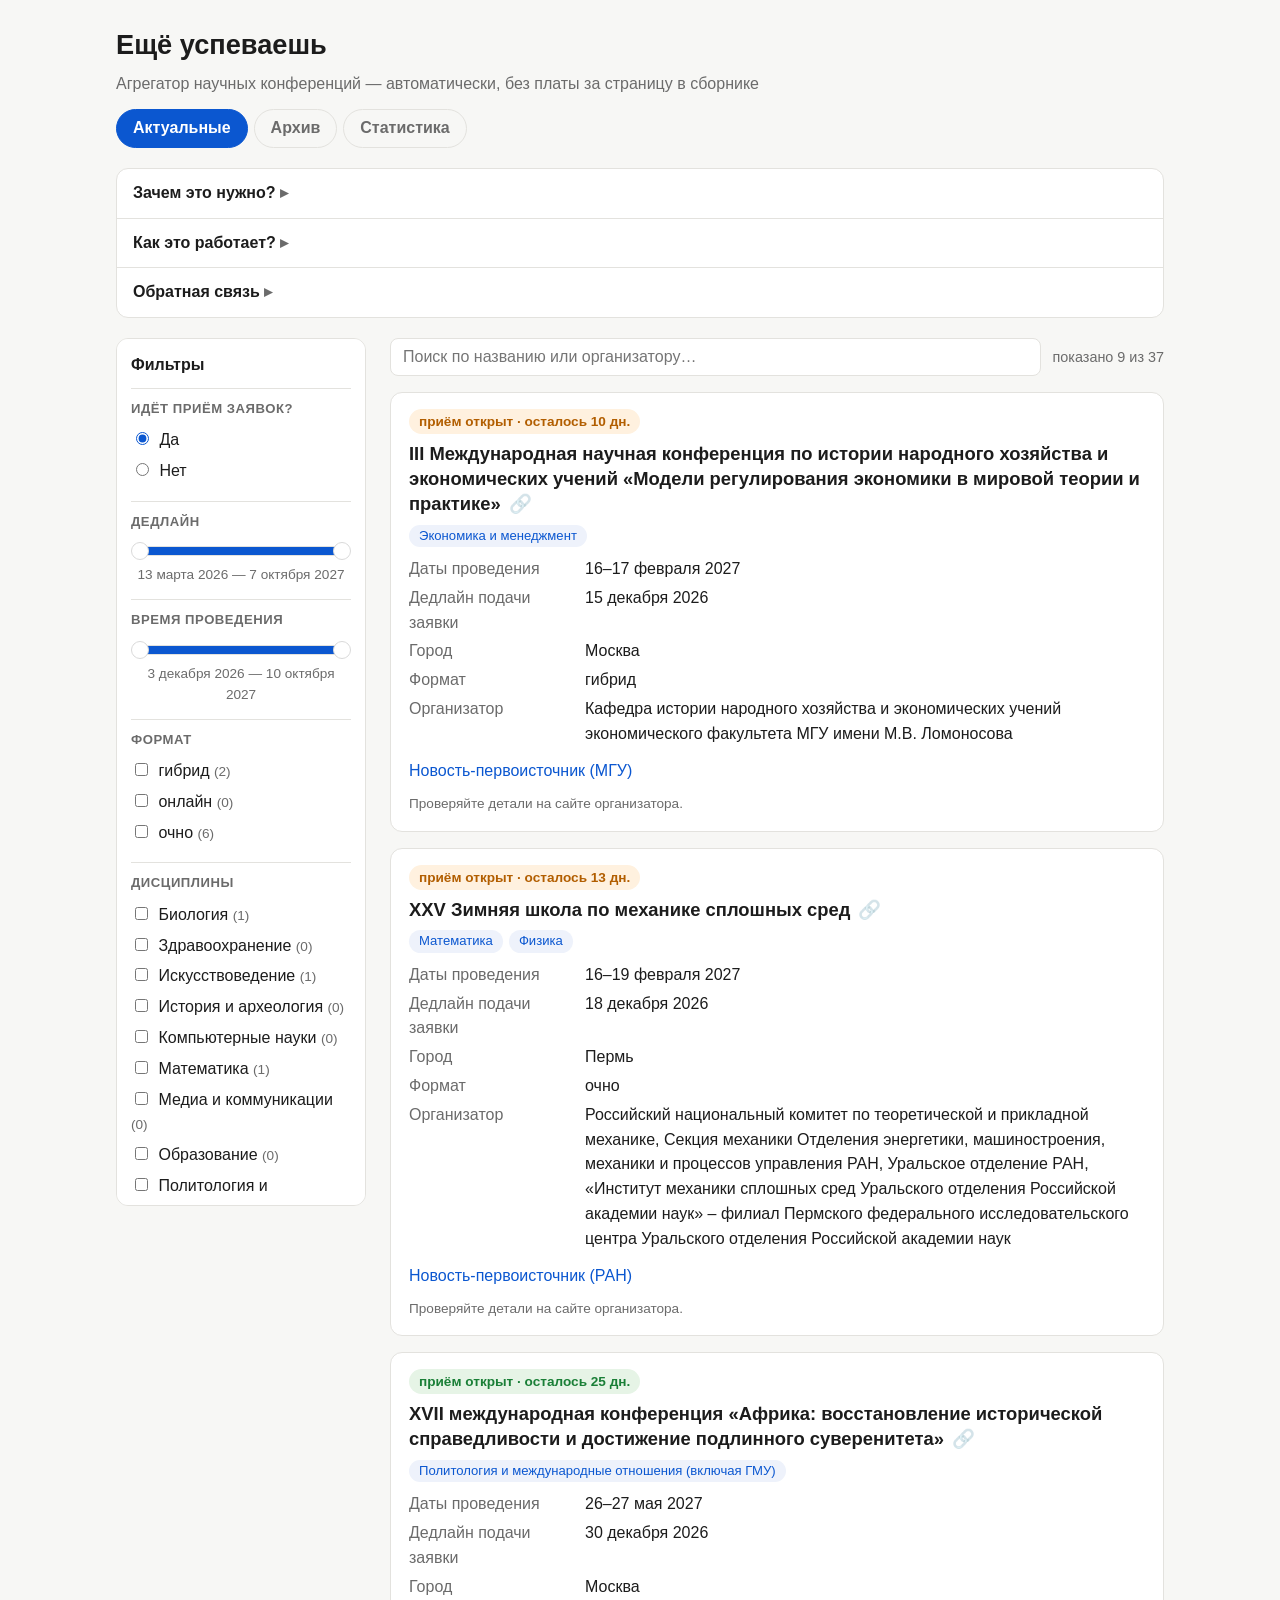
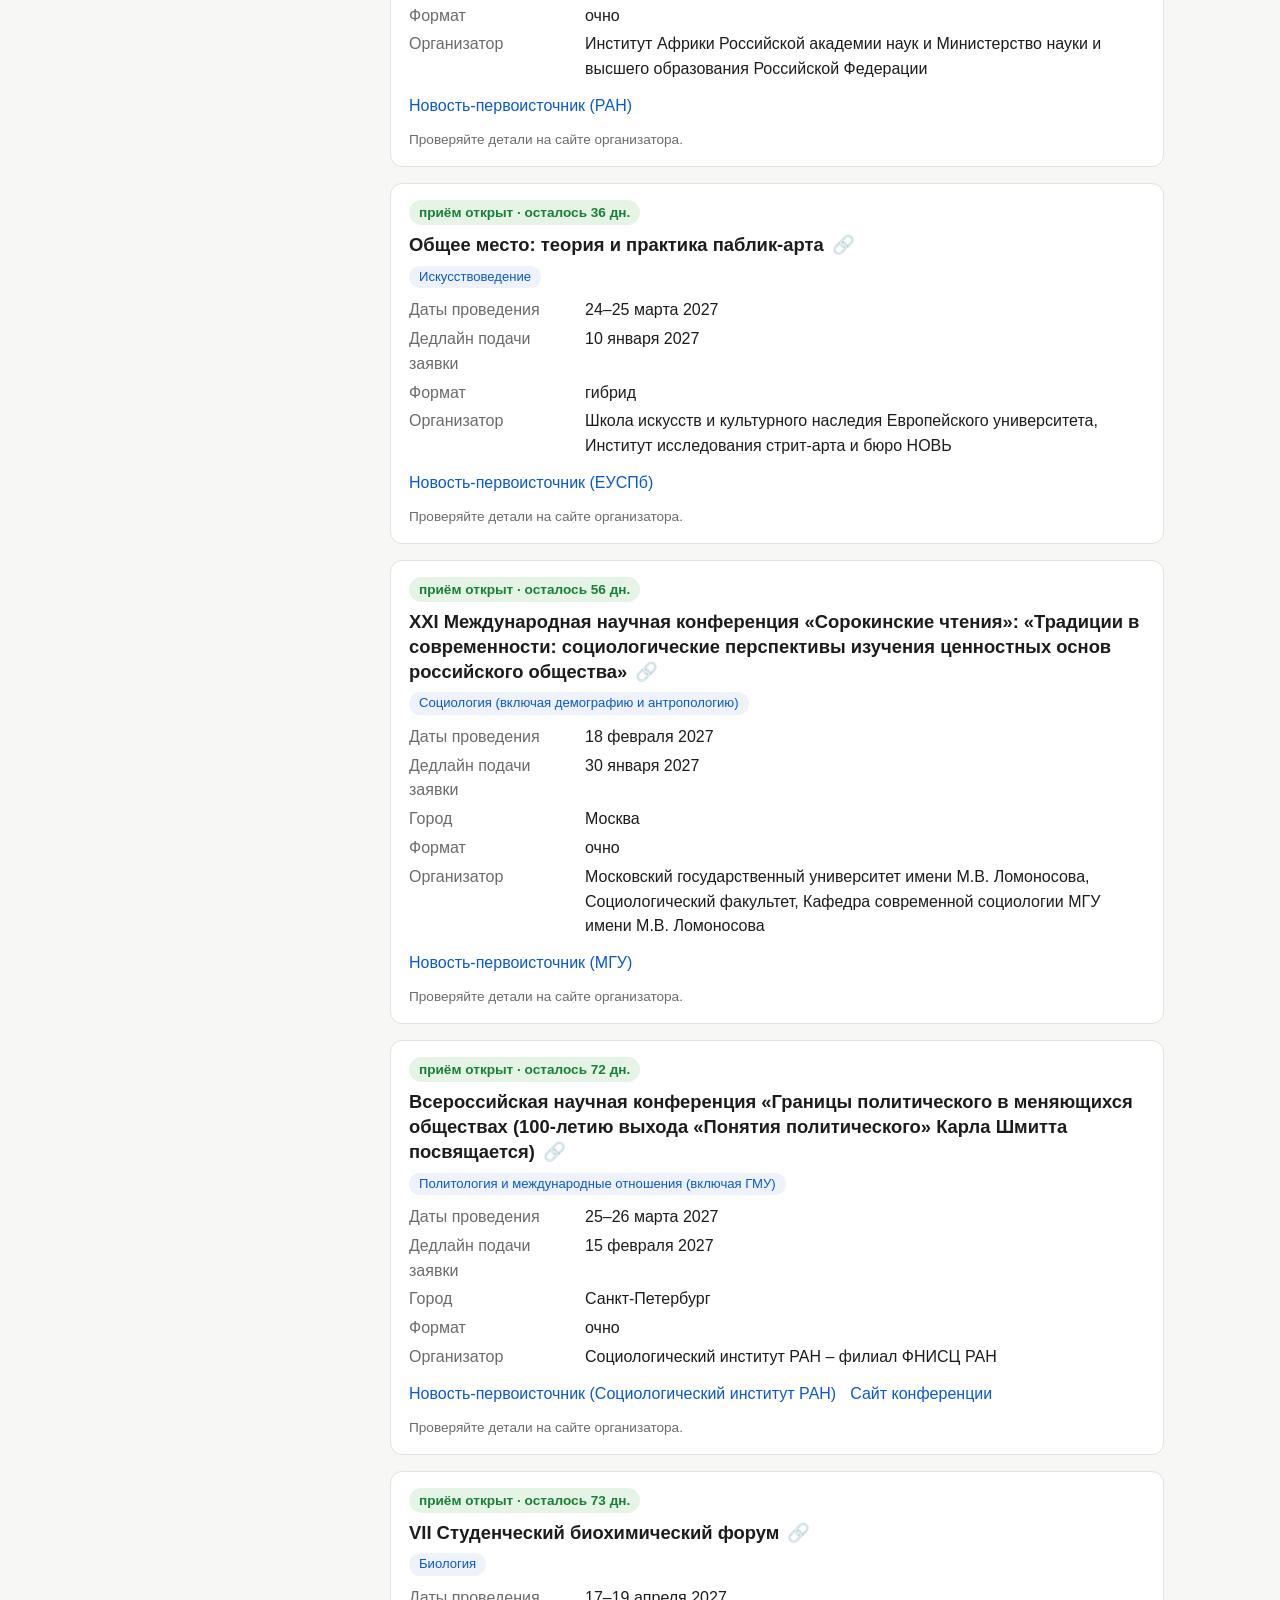
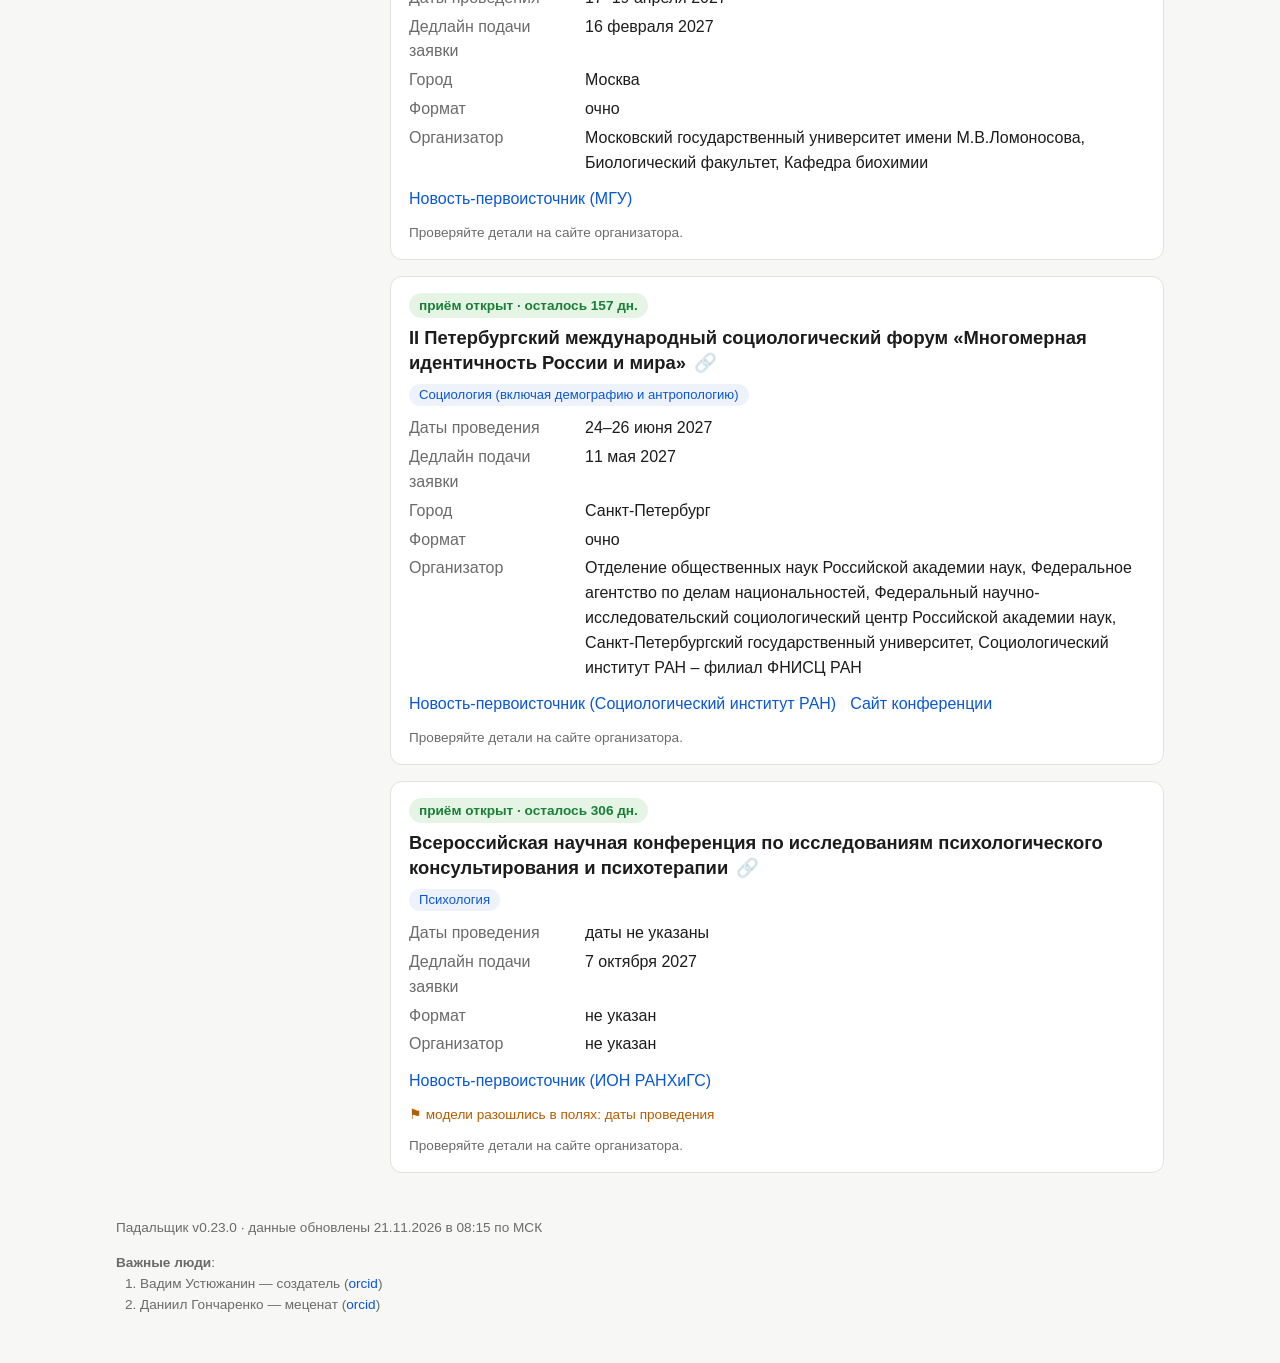
==== docs/index.html @ 6170174a "Ежедневное обновление: 2026-11-21 10:17 MSK" ====
<!DOCTYPE html>
<html lang="ru">
<head>
<meta charset="utf-8">
<meta name="viewport" content="width=device-width, initial-scale=1">
<title>Ещё успеваешь</title>
<link rel="icon" type="image/png" sizes="96x96" href="favicon.png">
<link rel="stylesheet" href="nouislider.min.css">
<link rel="stylesheet" href="style.css">
</head>
<body data-page="main">
<header>
  <h1>Ещё успеваешь</h1>
  <p class="subtitle">Агрегатор научных конференций — автоматически, без платы за страницу в сборнике</p>
  <nav class="tabs">
    <a href="index.html" class="active">Актуальные</a>
    <a href="archive.html">Архив</a>
    <a href="stats.html">Статистика</a>
  </nav>
</header>

<div class="about-group">

<details class="about">
  <summary>Зачем это нужно?</summary>
  <div class="about-body">

    <div class="letter">
      <div class="letter-label">[MASSMAIL] XXXV Международная конференция "НАУЧНЫЙ ДИАЛОГ: ТЕОРИЯ И ПРАКТИКА"</div>
      <p>
        <em>Уважаемый автор!</em>
      </p>
      <p>
        Приглашаем Вас принять участие в заочной конференции "НАУЧНЫЙ ДИАЛОГ: ТЕОРИЯ И ПРАКТИКА" (все специальности ВАК).
        Конференция состоится 7 мая 2026 года в заочном формате — без необходимости личного присутствия.
      </p>
      <p>
        По итогу будет выпущен сборник трудов конференции (в тот же день).
        Публикация подходит для отчётности, аттестации, портфолио исследователя и подтверждения научной активности (РИНЦ, elibrary, doi, Белый список, ВАК К2).
      </p>
      <p>
        <em>Стоимость участия: 2000 руб.</em>
      </p>
    </div>

    <p>
      Приблизительно такие объявления вы найдете, если будете искать ближайшие конференции. 
      Для апробации результатов исследования по специальности ВАК это, безусловно, подойдет идеально, но все же хочется чего-то другого. 
      Поэтому я сделал сайт, где собираются анонсы конференций с сайтов некоторых российских вузов. 
      В отличие от героически создаваемых раз в месяц дайджестов, 
      мой хищнический алгоритм раз в день собирает анонсы и дает краткую информацию по ним (хоть и с потенциальными ошибками). 
      При этом я не ограничиваюсь только определённым полем — 
      тут собраны любые конференции, которые при этом не делают объявления по типу верхнего (будем надеяться на наши 5-100 вузы).  
    </p>

  </div>
</details>

<details class="about">
  <summary>Как это работает?</summary>
  <div class="about-body">
    <p>
      Сайт автоматически собирает новости и анонсы с сайтов российских вузов.
      Среди них отбираются только те, которые содержат объявления о будущих конференциях: 
      это делается через первичный фильтр, а далее через (мажоритарное) голосование трех open-source LLM:
      <a href="https://ollama.com/library/gemma4:12b"
         target="_blank"
         rel="noopener noreferrer">Gemma 4 12B</a>,
      <a href="https://ollama.com/library/qwen3.5:9b"
         target="_blank"
         rel="noopener noreferrer">Qwen3.5-9B</a>
      и
      <a href="https://ollama.com/library/clef-flash"
         target="_blank"
         rel="noopener noreferrer">Clef-Flash</a>.
    </p>
    
    <p>
      После этого среди отобранных новостей о конференциях извлекаются ключевые поля: даты проведения, дедлайн подачи заявки и прочее.
      Это делает другая тройка моделей:
      <a href="https://ollama.com/library/qwen3:8b"
         target="_blank"
         rel="noopener noreferrer">Qwen3-8B</a>,
      <a href="https://ollama.com/library/gemma3:12b"
         target="_blank"
         rel="noopener noreferrer">Gemma 3 12B</a>
      и
      <a href="https://ollama.com/library/mistral-nemo:12b"
         target="_blank"
         rel="noopener noreferrer">Mistral NeMo 12B</a>. 
      Каждому мероприятию присваивается уникальный номер (тыкните на 🔗 после названия, чтобы получить уникальную ссылку на карточку),
      а также научное направление на основе рубрикатора OECD, немного переосмысленного Вышкой (см. 
      <a href="https://www.hse.ru/science/scifund/klass_new"
         target="_blank"
         rel="noopener noreferrer">тут</a>).
      Поля, в которых модели разошлись и их ответ не был единогласным, помечены флагом ⚑. 
      При этом карточки с сильными расхождениями в датах (дедлайн и время проведения) на сайт не попадают, а уходят на ручную проверку: это случай, когда каждая модель дала свой уникальный ответ. 
      Такая процедура спасает от вопиющих ошибок, но <b>всегда проверяйте детали на сайте организатора</b> по ссылке "Новость-первоисточник". 
    <p>
    
    <p>База пополняется автоматически — примерно раз в день.</p>

    <p>Используемые источники (будут пополняться): <span id="src-list"><a href="https://eusp.org/news" target="_blank" rel="noopener">ЕУСПб</a>, <a href="https://www.hse.ru/news/announcements/scientific_actions/" target="_blank" rel="noopener">НИУ ВШЭ</a>, <a href="https://spb.hse.ru/announcements/" target="_blank" rel="noopener">НИУ ВШЭ (СПб)</a>, <a href="https://perm.hse.ru/news/announcements/scientific_actions/" target="_blank" rel="noopener">НИУ ВШЭ (Пермь)</a>, <a href="https://news.itmo.ru/ru/events/" target="_blank" rel="noopener">ИТМО</a>, <a href="https://mgimo.ru/about/news/announce/" target="_blank" rel="noopener">МГИМО</a>, <a href="https://msu.ru/science/allevents.html" target="_blank" rel="noopener">МГУ</a>, <a href="https://socinst.ru/events" target="_blank" rel="noopener">Социологический институт РАН</a>, <a href="https://inion.ru/ru/about/news/?category=4" target="_blank" rel="noopener">ИНИОН РАН</a>, <a href="https://ion.ranepa.ru/announcement/" target="_blank" rel="noopener">ИОН РАНХиГС</a>, <a href="https://www.rsuh.ru/anons/" target="_blank" rel="noopener">РГГУ</a>, <a href="https://news.tsu.ru/calendar-of-events/" target="_blank" rel="noopener">ТГУ</a>, <a href="https://lcsr.hse.ru/news/" target="_blank" rel="noopener">ЦенСИБ НИУ ВШЭ</a>, <a href="https://new.ras.ru/press-center/events-additional/" target="_blank" rel="noopener">РАН</a>, <a href="https://events.spbu.ru/" target="_blank" rel="noopener">СПбГУ</a>, <a href="https://mipt.ru/institute/events" target="_blank" rel="noopener">МФТИ</a>, <a href="https://urfu.ru/get-news/ru/news/?cols=3&amp;pid=53%2C11367%2C30302&amp;categories=1%2C10%2C12%2C130%2C155%2C2%2C212%2C232%2C27%2C277%2C3%2C329%2C33%2C380%2C381%2C4%2C5%2C52%2C6%2C8%2C9%2C90%2C93%2C96&amp;fullmode=1&amp;offset=0&amp;rows=100&amp;selected=0&amp;page=54&amp;show_categories=1" target="_blank" rel="noopener">УрФУ</a>, <a href="https://www.iccaras.ru/meropriyatiya.html" target="_blank" rel="noopener">ИКСА РАН</a>, <a href="https://iea-ras.ru/?cat=56" target="_blank" rel="noopener">ИЭА РАН</a>, <a href="https://www.hse.ru/science/HSEconf" target="_blank" rel="noopener">НИУ ВШЭ (конференции)</a>, <a href="https://iling.spb.ru/conferences" target="_blank" rel="noopener">ИЛИ РАН</a></span><p>
  <p id="about-generated" class="muted">В базе 255 конференций. Данные обновлены 21.11.2026 в 08:15 по МСК.</p>
  </div>
</details>

<details class="about">
  <summary>Обратная связь</summary>
  <div class="about-body">
    <p>
      Ошибка? Не скрепится стоящий того вуз? Напишите мне на <ins>vadim.v.ustyuzhanin [собакич] gmail.com</ins>.
    </p>
  </div>
</details>

</div><!-- /.about-group -->

<div class="layout">
<aside class="sidebar">
  <details class="filters" open>
    <summary>Фильтры</summary>

    <section class="fgroup" id="g-open">
      <h3>Идёт приём заявок?</h3>
      <label><input type="radio" name="open" value="yes" checked> Да</label>
      <label><input type="radio" name="open" value="no"> Нет</label>
    </section>

    <section class="fgroup" id="g-deadline">
      <h3>Дедлайн</h3>
      <div id="dl-slider" class="range-slider"></div>
      <div id="dl-label" class="range-label"></div>
    </section>

    <section class="fgroup" id="g-event">
      <h3>Время проведения</h3>
      <div id="ev-slider" class="range-slider"></div>
      <div id="ev-label" class="range-label"></div>
    </section>

    <section class="fgroup" id="g-fmt"><h3>Формат</h3></section>
    <section class="fgroup" id="g-disc"><h3>Дисциплины</h3></section>

    <button id="reset" type="button">Сбросить фильтры</button>
  </details>
</aside>

<main>
  <div class="topbar">
    <input id="q" type="search" placeholder="Поиск по названию или организатору…"
           autocomplete="off">
    <span id="counter" class="counter">показано 15 из 82</span>
  </div>
  <noscript><p class="muted">Без JavaScript работает только список ниже
  (конференции с открытым приёмом). Для фильтров и поиска откройте файл
  в браузере — например «Поделиться → открыть в Safari/Chrome».</p></noscript>
  <div id="list">
<article class="card" id="c-9d3dc42caa27"><span class="badge red">приём открыт · осталось 1 дн.</span><h2>Физическая культура и спорт в системе образования: инновации и перспективы развития<a class="permalink" href="#c-9d3dc42caa27" title="Постоянная ссылка на карточку">#</a></h2><p class="chips"><span class="chip">Физика</span><span class="chip">Образование</span></p><div class="rows"><div class="row"><span class="label">Даты проведения</span><span class="value">26–27 ноября 2026</span></div><div class="row"><span class="label">Дедлайн подачи заявки</span><span class="value">22 ноября 2026</span></div><div class="row"><span class="label">Город</span><span class="value">Санкт-Петербург</span></div><div class="row"><span class="label">Формат</span><span class="value">онлайн</span></div><div class="row"><span class="label">Организатор</span><span class="value">Санкт-Петербургский государственный университет</span></div></div><p class="links"><a href="https://events.spbu.ru/fizcult" target="_blank" rel="noopener">Новость-первоисточник (СПбГУ)</a></p><p class="check">Проверяйте детали на сайте организатора.</p></article>
<article class="card" id="c-2684fab29c00"><span class="badge orange">приём открыт · осталось 4 дн.</span><h2>История современной России: методологические подходы, источниковая база, историографические дискуссии и новые исследовательские инструменты<a class="permalink" href="#c-2684fab29c00" title="Постоянная ссылка на карточку">#</a></h2><p class="chips"><span class="chip">История и археология</span></p><div class="rows"><div class="row"><span class="label">Даты проведения</span><span class="value">30 ноября 2026</span></div><div class="row"><span class="label">Дедлайн подачи заявки</span><span class="value">25 ноября 2026</span></div><div class="row"><span class="label">Город</span><span class="value">Москва</span></div><div class="row"><span class="label">Формат</span><span class="value">очно</span></div><div class="row"><span class="label">Организатор</span><span class="value">кафедра истории России новейшего времени и Учебно-научный центр «Новая Россия. История постсоветской России» РГГУ</span></div></div><p class="links"><a href="https://www.rsuh.ru/anons/ot-perestroyki-do-sovremennosti-v-rggu-obsudyat-novye-podkhody-k-izucheniyu-istorii-rossii/" target="_blank" rel="noopener">Новость-первоисточник (РГГУ)</a></p><p class="check">Проверяйте детали на сайте организатора.</p></article>
<article class="card" id="c-8170975f25a0"><span class="badge orange">приём открыт · осталось 4 дн.</span><h2>VII Всероссийская конференция молодых ученых-лингвистов «Традиционное и новое: проблемы и перспективы лингвистики и лингводидактики в условиях культурного взаимодействия»<a class="permalink" href="#c-8170975f25a0" title="Постоянная ссылка на карточку">#</a></h2><p class="chips"><span class="chip">Образование</span><span class="chip">Филология и лингвистика</span></p><div class="rows"><div class="row"><span class="label">Даты проведения</span><span class="value">9–11 декабря 2026</span></div><div class="row"><span class="label">Дедлайн подачи заявки</span><span class="value">25 ноября 2026</span></div><div class="row"><span class="label">Город</span><span class="value">Санкт-Петербург</span></div><div class="row"><span class="label">Формат</span><span class="value">гибрид</span></div><div class="row"><span class="label">Организатор</span><span class="value">Кафедра иностранных языков и лингводидактики Санкт-Петербургского государственного университета</span></div></div><p class="links"><a href="https://events.spbu.ru/konferenciya-molodyh-uchenyh-lingvistov" target="_blank" rel="noopener">Новость-первоисточник (СПбГУ)</a><a href="https://events.spbu.ru/konferenciya-molodyh-uchenyh-lingvistov" target="_blank" rel="noopener">Сайт конференции</a></p><p class="check">Проверяйте детали на сайте организатора.</p></article>
<article class="card" id="c-2348f4f6c593"><span class="badge orange">приём открыт · осталось 4 дн.</span><h2>Х Чтения памяти В.Т. Лисовского «Молодежь как субъект социальных отношений: от мировоззренческих установок к деятельности»<a class="permalink" href="#c-2348f4f6c593" title="Постоянная ссылка на карточку">#</a></h2><p class="chips"><span class="chip">Социология (включая демографию и антропологию)</span></p><div class="rows"><div class="row"><span class="label">Даты проведения</span><span class="value">17–18 декабря 2026</span></div><div class="row"><span class="label">Дедлайн подачи заявки</span><span class="value">25 ноября 2026</span></div><div class="row"><span class="label">Город</span><span class="value">Санкт-Петербург</span></div><div class="row"><span class="label">Формат</span><span class="value">очно</span></div><div class="row"><span class="label">Организатор</span><span class="value">Научный совет «Демографическое развитие и демографическая политика Российской Федерации» Федеральный научно-исследовательский социологический центр Российской академии наук Координационный центр развития кадрового потенциала в области демографии Санкт-Петербургский центр развития кадрового потенциала в области демографии</span></div></div><p class="links"><a href="https://socinst.ru/conferences/youngsoc2026/#files" target="_blank" rel="noopener">Новость-первоисточник (Социологический институт РАН)</a></p><p class="check">Проверяйте детали на сайте организатора.</p></article>
<article class="card" id="c-153fb4ed3524"><span class="badge orange">приём открыт · осталось 10 дн.</span><h2>Студенческая научно-практическая конференция им. Л.Л. Любимова<a class="permalink" href="#c-153fb4ed3524" title="Постоянная ссылка на карточку">#</a></h2><p class="chips"><span class="chip">Экономика и менеджмент</span><span class="chip">Право</span><span class="chip">История и археология</span><span class="chip">Филология и лингвистика</span></p><div class="rows"><div class="row"><span class="label">Даты проведения</span><span class="value">25 января 2027</span></div><div class="row"><span class="label">Дедлайн подачи заявки</span><span class="value">1 декабря 2026</span></div><div class="row"><span class="label">Город</span><span class="value">Пермь</span></div><div class="row"><span class="label">Формат</span><span class="value">очно</span></div><div class="row"><span class="label">Организатор</span><span class="value">НИУ ВШЭ – Пермь</span></div></div><p class="links"><a href="https://perm.hse.ru/lyubimov/" target="_blank" rel="noopener">Новость-первоисточник (НИУ ВШЭ (Пермь))</a></p><p class="check">Проверяйте детали на сайте организатора.</p></article>
<article class="card" id="c-cca808c46c72"><span class="badge orange">приём открыт · осталось 13 дн.</span><h2>Молодежная Арктическая научная сессия<a class="permalink" href="#c-cca808c46c72" title="Постоянная ссылка на карточку">#</a></h2><p class="chips"><span class="chip">Биология</span><span class="chip">Экономика и менеджмент</span></p><div class="rows"><div class="row"><span class="label">Даты проведения</span><span class="value">2–3 февраля 2027</span></div><div class="row"><span class="label">Дедлайн подачи заявки</span><span class="value">4 декабря 2026</span></div><div class="row"><span class="label">Город</span><span class="value">Санкт-Петербург</span></div><div class="row"><span class="label">Формат</span><span class="value">очно</span></div><div class="row"><span class="label">Организатор</span><span class="value">Санкт-Петербургский государственный университет</span></div></div><p class="links"><a href="https://events.spbu.ru/molodezhnaya-arkticheskaya-nauchnaya-sessiya" target="_blank" rel="noopener">Новость-первоисточник (СПбГУ)</a></p><p class="flags">⚑ модели разошлись в полях: дедлайн подачи заявки</p><p class="check">Проверяйте детали на сайте организатора.</p></article>
<article class="card" id="c-f69c9c8b48c7"><span class="badge green">приём открыт · осталось 24 дн.</span><h2>III Международная научная конференция по истории народного хозяйства и экономических учений «Модели регулирования экономики в мировой теории и практике»<a class="permalink" href="#c-f69c9c8b48c7" title="Постоянная ссылка на карточку">#</a></h2><p class="chips"><span class="chip">Экономика и менеджмент</span></p><div class="rows"><div class="row"><span class="label">Даты проведения</span><span class="value">16–17 февраля 2027</span></div><div class="row"><span class="label">Дедлайн подачи заявки</span><span class="value">15 декабря 2026</span></div><div class="row"><span class="label">Город</span><span class="value">Москва</span></div><div class="row"><span class="label">Формат</span><span class="value">гибрид</span></div><div class="row"><span class="label">Организатор</span><span class="value">Кафедра истории народного хозяйства и экономических учений экономического факультета МГУ имени М.В. Ломоносова</span></div></div><p class="links"><a href="https://conf.msu.ru/rus/event/10349/" target="_blank" rel="noopener">Новость-первоисточник (МГУ)</a></p><p class="check">Проверяйте детали на сайте организатора.</p></article>
<article class="card" id="c-205ee2fa6d70"><span class="badge green">приём открыт · осталось 27 дн.</span><h2>XXV Зимняя школа по механике сплошных сред<a class="permalink" href="#c-205ee2fa6d70" title="Постоянная ссылка на карточку">#</a></h2><p class="chips"><span class="chip">Математика</span><span class="chip">Физика</span></p><div class="rows"><div class="row"><span class="label">Даты проведения</span><span class="value">16–19 февраля 2027</span></div><div class="row"><span class="label">Дедлайн подачи заявки</span><span class="value">18 декабря 2026</span></div><div class="row"><span class="label">Город</span><span class="value">Пермь</span></div><div class="row"><span class="label">Формат</span><span class="value">очно</span></div><div class="row"><span class="label">Организатор</span><span class="value">Российский национальный комитет по теоретической и прикладной механике, Секция механики Отделения энергетики, машиностроения, механики и процессов управления РАН, Уральское отделение РАН, «Институт механики сплошных сред Уральского отделения Российской академии наук» – филиал Пермского федерального исследовательского центра Уральского отделения Российской академии наук</span></div></div><p class="links"><a href="https://new.ras.ru/press-center/events-additional/xxv-zimnyaya-shkola-po-mekhanike-sploshnykh-sred/" target="_blank" rel="noopener">Новость-первоисточник (РАН)</a></p><p class="check">Проверяйте детали на сайте организатора.</p></article>
<article class="card" id="c-4d2dd4605d40"><span class="badge green">приём открыт · осталось 39 дн.</span><h2>ХVII международная конференция «Африка: восстановление исторической справедливости и достижение подлинного суверенитета»<a class="permalink" href="#c-4d2dd4605d40" title="Постоянная ссылка на карточку">#</a></h2><p class="chips"><span class="chip">Политология и международные отношения (включая ГМУ)</span></p><div class="rows"><div class="row"><span class="label">Даты проведения</span><span class="value">26–27 мая 2027</span></div><div class="row"><span class="label">Дедлайн подачи заявки</span><span class="value">30 декабря 2026</span></div><div class="row"><span class="label">Город</span><span class="value">Москва</span></div><div class="row"><span class="label">Формат</span><span class="value">очно</span></div><div class="row"><span class="label">Организатор</span><span class="value">Институт Африки Российской академии наук и Министерство науки и высшего образования Российской Федерации</span></div></div><p class="links"><a href="https://new.ras.ru/press-center/events-additional/khvii-mezhdunarodnaya-konferentsiya-afrika-vosstanovlenie-istoricheskoy-spravedlivosti-i-dostizhenie/" target="_blank" rel="noopener">Новость-первоисточник (РАН)</a></p><p class="check">Проверяйте детали на сайте организатора.</p></article>
<article class="card" id="c-97289dfbcc22"><span class="badge green">приём открыт · осталось 50 дн.</span><h2>Общее место: теория и практика паблик-арта<a class="permalink" href="#c-97289dfbcc22" title="Постоянная ссылка на карточку">#</a></h2><p class="chips"><span class="chip">Искусствоведение</span></p><div class="rows"><div class="row"><span class="label">Даты проведения</span><span class="value">24–25 марта 2027</span></div><div class="row"><span class="label">Дедлайн подачи заявки</span><span class="value">10 января 2027</span></div><div class="row"><span class="label">Формат</span><span class="value">гибрид</span></div><div class="row"><span class="label">Организатор</span><span class="value">Школа искусств и культурного наследия Европейского университета, Институт исследования стрит-арта и бюро НОВЬ</span></div></div><p class="links"><a href="https://eusp.org/news/start-priema-zayavok-konferenciya-obschee-mesto-teoriya-i-praktika-pablik-arta" target="_blank" rel="noopener">Новость-первоисточник (ЕУСПб)</a></p><p class="check">Проверяйте детали на сайте организатора.</p></article>
<article class="card" id="c-089e0b2d7b9c"><span class="badge green">приём открыт · осталось 70 дн.</span><h2>XXI Международная научная конференция «Сорокинские чтения»: «Традиции в современности: социологические перспективы изучения ценностных основ российского общества»<a class="permalink" href="#c-089e0b2d7b9c" title="Постоянная ссылка на карточку">#</a></h2><p class="chips"><span class="chip">Социология (включая демографию и антропологию)</span></p><div class="rows"><div class="row"><span class="label">Даты проведения</span><span class="value">18 февраля 2027</span></div><div class="row"><span class="label">Дедлайн подачи заявки</span><span class="value">30 января 2027</span></div><div class="row"><span class="label">Город</span><span class="value">Москва</span></div><div class="row"><span class="label">Формат</span><span class="value">очно</span></div><div class="row"><span class="label">Организатор</span><span class="value">Московский государственный университет имени М.В. Ломоносова, Социологический факультет, Кафедра современной социологии МГУ имени М.В. Ломоносова</span></div></div><p class="links"><a href="https://conf.msu.ru/rus/event/10753/" target="_blank" rel="noopener">Новость-первоисточник (МГУ)</a></p><p class="check">Проверяйте детали на сайте организатора.</p></article>
<article class="card" id="c-50960fe2d03c"><span class="badge green">приём открыт · осталось 86 дн.</span><h2>Всероссийская научная конференция «Границы политического в меняющихся обществах (100-летию выхода «Понятия политического» Карла Шмитта посвящается)<a class="permalink" href="#c-50960fe2d03c" title="Постоянная ссылка на карточку">#</a></h2><p class="chips"><span class="chip">Политология и международные отношения (включая ГМУ)</span></p><div class="rows"><div class="row"><span class="label">Даты проведения</span><span class="value">25–26 марта 2027</span></div><div class="row"><span class="label">Дедлайн подачи заявки</span><span class="value">15 февраля 2027</span></div><div class="row"><span class="label">Город</span><span class="value">Санкт-Петербург</span></div><div class="row"><span class="label">Формат</span><span class="value">очно</span></div><div class="row"><span class="label">Организатор</span><span class="value">Социологический институт РАН – филиал ФНИСЦ РАН</span></div></div><p class="links"><a href="https://socinst.ru/conferences/politicalborders2027/#files" target="_blank" rel="noopener">Новость-первоисточник (Социологический институт РАН)</a><a href="https://forms.socinst.ru/form/view?id=20" target="_blank" rel="noopener">Сайт конференции</a></p><p class="check">Проверяйте детали на сайте организатора.</p></article>
<article class="card" id="c-40b8909ab088"><span class="badge green">приём открыт · осталось 87 дн.</span><h2>VII Студенческий биохимический форум<a class="permalink" href="#c-40b8909ab088" title="Постоянная ссылка на карточку">#</a></h2><p class="chips"><span class="chip">Биология</span></p><div class="rows"><div class="row"><span class="label">Даты проведения</span><span class="value">17–19 апреля 2027</span></div><div class="row"><span class="label">Дедлайн подачи заявки</span><span class="value">16 февраля 2027</span></div><div class="row"><span class="label">Город</span><span class="value">Москва</span></div><div class="row"><span class="label">Формат</span><span class="value">очно</span></div><div class="row"><span class="label">Организатор</span><span class="value">Московский государственный университет имени М.В.Ломоносова, Биологический факультет, Кафедра биохимии</span></div></div><p class="links"><a href="https://conf.msu.ru/rus/event/10531/" target="_blank" rel="noopener">Новость-первоисточник (МГУ)</a></p><p class="check">Проверяйте детали на сайте организатора.</p></article>
<article class="card" id="c-b1d03144e037"><span class="badge green">приём открыт · осталось 171 дн.</span><h2>II Петербургский международный социологический форум «Многомерная идентичность России и мира»<a class="permalink" href="#c-b1d03144e037" title="Постоянная ссылка на карточку">#</a></h2><p class="chips"><span class="chip">Социология (включая демографию и антропологию)</span></p><div class="rows"><div class="row"><span class="label">Даты проведения</span><span class="value">24–26 июня 2027</span></div><div class="row"><span class="label">Дедлайн подачи заявки</span><span class="value">11 мая 2027</span></div><div class="row"><span class="label">Город</span><span class="value">Санкт-Петербург</span></div><div class="row"><span class="label">Формат</span><span class="value">очно</span></div><div class="row"><span class="label">Организатор</span><span class="value">Отделение общественных наук Российской академии наук, Федеральное агентство по делам национальностей, Федеральный научно-исследовательский социологический центр Российской академии наук, Санкт-Петербургский государственный университет, Социологический институт РАН – филиал ФНИСЦ РАН</span></div></div><p class="links"><a href="https://socinst.ru/conferences/socforum2027/#files" target="_blank" rel="noopener">Новость-первоисточник (Социологический институт РАН)</a><a href="https://socinst.ru/conferences/socforum2027" target="_blank" rel="noopener">Сайт конференции</a></p><p class="check">Проверяйте детали на сайте организатора.</p></article>
<article class="card" id="c-c9be6bfbc5b4"><span class="badge green">приём открыт · осталось 320 дн.</span><h2>Всероссийская научная конференция по исследованиям психологического консультирования и психотерапии<a class="permalink" href="#c-c9be6bfbc5b4" title="Постоянная ссылка на карточку">#</a></h2><p class="chips"><span class="chip">Психология</span></p><div class="rows"><div class="row"><span class="label">Даты проведения</span><span class="value">даты не указаны</span></div><div class="row"><span class="label">Дедлайн подачи заявки</span><span class="value">7 октября 2027</span></div><div class="row"><span class="label">Формат</span><span class="value">не указан</span></div><div class="row"><span class="label">Организатор</span><span class="value">не указан</span></div></div><p class="links"><a href="https://ion.ranepa.ru/announcement/vserossiyskaya-nauchnaya-konferentsiya-po-issledovaniyam-psikhologicheskogo-konsultirovaniya-i-psikh/" target="_blank" rel="noopener">Новость-первоисточник (ИОН РАНХиГС)</a></p><p class="flags">⚑ модели разошлись в полях: даты проведения</p><p class="check">Проверяйте детали на сайте организатора.</p></article>
  </div>
</main>
</div>

<style>
  footer .people > p {
    margin: 0;
  }

  footer .people ol {
    margin: 0;
    padding-left: 1.5rem;
  }

  footer .people li + li {
    margin-top: 0rem;
  }
</style>

<footer>
  <p id="generated">Падальщик v0.23.0 · данные обновлены 21.11.2026 в 08:15 по МСК</p>

  <div class="people">
    <p><b>Важные люди</b>:</p>
    <ol>
      <li>
        Вадим Устюжанин — создатель
        (<a
          href="https://orcid.org/0000-0003-3800-1108"
          target="_blank"
          rel="noopener noreferrer"
        >orcid</a>)
      </li>

      <li>
        Даниил Гончаренко — меценат
        (<a
          href="https://orcid.org/0009-0006-3893-3756"
          target="_blank"
          rel="noopener noreferrer"
        >orcid</a>)
      </li>
    </ol>
  </div>
</footer>

<script src="nouislider.min.js"></script>
<script src="data.js"></script>
<script>
"use strict";
const DATA = window.CONF_DATA || {conferences: []};
const PAGE = document.body.dataset.page || "main";  // main | archive
const MONTHS = ["января","февраля","марта","апреля","мая","июня",
                "июля","августа","сентября","октября","ноября","декабря"];
const NO_FORMAT = "не указан";

// какие расхождения моделей показывать пользователю флагом ⚑
const VISIBLE_FLAGS = new Set(["event_start", "event_end", "submission_deadline"]);

// имена полей карточки для сообщений пользователю (флаг ⚑)
const FIELD_NAMES = {
  title: "название",
  organizer: "организатор",
  location: "город",
  disciplines: "дисциплины",
  format: "формат",
  official_url: "сайт конференции",
  event_start: "даты проведения",
  event_end: "даты проведения",
  submission_deadline: "дедлайн подачи заявки",
};

function parseISO(s) { return s ? new Date(s + "T00:00:00") : null; }

function fmtDate(s) {
  const d = parseISO(s);
  return d ? `${d.getDate()} ${MONTHS[d.getMonth()]} ${d.getFullYear()}` : null;
}

function fmtRange(a, b) {
  if (!a && !b) return "даты не указаны";
  if (!b || a === b) return fmtDate(a || b);
  const da = parseISO(a), db = parseISO(b);
  if (da && db && da.getMonth() === db.getMonth() && da.getFullYear() === db.getFullYear())
    return `${da.getDate()}–${db.getDate()} ${MONTHS[db.getMonth()]} ${db.getFullYear()}`;
  return `${fmtDate(a)} — ${fmtDate(b)}`;
}

const todayISO = new Date().toISOString().slice(0, 10);

function daysLeft(s) {
  const d = parseISO(s);
  if (!d) return null;
  return Math.ceil((d - new Date().setHours(0, 0, 0, 0)) / 86400000);
}

// статус на момент ПРОСМОТРА (зеркалит compute_status в build_site.py)
function status(c) {
  const ee = c.event_end || c.event_start;
  if (ee && ee < todayISO) return "past";
  if (c.submission_deadline) return c.submission_deadline >= todayISO ? "open" : "closed";
  if (c.event_start && c.event_start < todayISO) return "closed";
  return "open";
}

function el(tag, cls, text) {
  const e = document.createElement(tag);
  if (cls) e.className = cls;
  if (text !== undefined && text !== null) e.textContent = text;
  return e;
}

function row(box, label, value) {
  if (!value) return;
  const r = el("div", "row");
  r.appendChild(el("span", "label", label));
  r.appendChild(el("span", "value", value));
  box.appendChild(r);
}

function badge(c) {
  const st = status(c);
  if (st === "past")
    return el("span", "badge gray", "прошла");
  if (st === "closed")
    return el("span", "badge orange", "приём закрыт · конференция впереди");
  if (!c.submission_deadline)
    return el("span", "badge green", "приём открыт");
  const dl = daysLeft(c.submission_deadline);
  const cls = dl <= 3 ? "red" : dl <= 14 ? "orange" : "green";
  return el("span", "badge " + cls, `приём открыт · осталось ${dl} дн.`);
}

function render(items) {
  const list = document.getElementById("list");
  list.replaceChildren();
  if (!items.length) {
    list.appendChild(el("p", "empty",
      "Ничего не найдено. Попробуйте смягчить фильтры."));
    return;
  }
  for (const c of items) {
    const card = el("article", "card" + (status(c) === "past" ? " past" : ""));
    card.id = "c-" + c.id;
    card.appendChild(badge(c));
    const h2 = el("h2", null, c.title);
    const perma = el("a", "permalink", "🔗");
    perma.href = "#c-" + c.id;
    perma.title = "Постоянная ссылка на карточку";
    h2.appendChild(perma);
    card.appendChild(h2);

    if (c.disciplines && c.disciplines.length) {
      const chips = el("p", "chips");
      for (const d of c.disciplines) chips.appendChild(el("span", "chip", d));
      card.appendChild(chips);
    }

    const box = el("div", "rows");
    row(box, "Даты проведения", fmtRange(c.event_start, c.event_end));
    row(box, "Дедлайн подачи заявки", fmtDate(c.submission_deadline) || "не указан");
    row(box, "Город", c.location);
    row(box, "Формат", c.format || NO_FORMAT);
    row(box, "Организатор", c.organizer);
    card.appendChild(box);

    const links = el("p", "links");
    for (const s of c.sources) {
      const a = el("a", null, `Новость-первоисточник (${s.source_name})`);
      a.href = s.url; a.target = "_blank"; a.rel = "noopener";
      links.appendChild(a);
    }
    if (c.official_url && /^https?:/i.test(c.official_url)) {
      const a = el("a", null, "Сайт конференции");
      a.href = c.official_url; a.target = "_blank"; a.rel = "noopener";
      links.appendChild(a);
    }
    card.appendChild(links);

    // ⚑ показываем только по важным полям (даты/дедлайн): расхождения в
    // рубриках/формулировках — ожидаемый шум, он остаётся в data.json
    const importantFlags = (c.field_flags || []).filter(f => VISIBLE_FLAGS.has(f));
    if (importantFlags.length) {
      const names = [...new Set(importantFlags.map(f => FIELD_NAMES[f] || f))];
      card.appendChild(el("p", "flags", "⚑ модели разошлись в полях: " + names.join(", ")));
    }
    card.appendChild(el("p", "check", "Проверяйте детали на сайте организатора."));
    list.appendChild(card);
  }
}

// --- построение чекбоксов фильтров из данных ---
// главная — только не прошедшие (open+closed); архив — только прошедшие.
// Статус считается на момент просмотра, а не сборки.
const ALL = DATA.conferences.filter(c =>
  PAGE === "archive" ? status(c) === "past" : status(c) !== "past");

// --- слайдеры диапазона дат (noUiSlider); null-диапазон = фильтр неактивен ---
let dlRange = null, evRange = null;

function initSliders() {
  if (!window.noUiSlider) return;  // без JS/библиотеки фильтры дат просто скрыты
  const dayMs = 86400000;
  const toISO = ts => new Date(+ts).toISOString().slice(0, 10);

  function make(elId, labelId, dates, setRange) {
    const el = document.getElementById(elId);
    if (!el) return;
    const uniq = [...new Set(dates.filter(Boolean))].sort();
    if (uniq.length < 2) {                      // не из чего строить диапазон
      el.closest(".fgroup").style.display = "none";
      return;
    }
    const min = Date.parse(uniq[0]), max = Date.parse(uniq[uniq.length - 1]);
    noUiSlider.create(el, {
      start: [min, max], connect: true, step: dayMs, range: {min, max},
    });
    const label = document.getElementById(labelId);
    el.noUiSlider.on("update", vals => {
      const a = toISO(vals[0]), b = toISO(vals[1]);
      label.textContent = `${fmtDate(a)} — ${fmtDate(b)}`;
      const full = +vals[0] <= min && +vals[1] >= max;
      setRange(full ? null : [a, b]);
    });
    el.noUiSlider.on("change", apply);   // пересчёт по отпусканию ручки
  }

  make("dl-slider", "dl-label",
       ALL.map(c => c.submission_deadline), r => dlRange = r);
  make("ev-slider", "ev-label",
       ALL.map(c => c.event_start), r => evRange = r);
}

// span'ы счётчиков «(N)» у чекбоксов: {значение: элемент}
const countSpans = { fmt: {}, disc: {} };

function addChecks(groupId, values, name) {
  const g = document.getElementById(groupId);
  for (const v of values) {
    const label = el("label");
    const cb = document.createElement("input");
    cb.type = "checkbox"; cb.name = name; cb.value = v;
    label.appendChild(cb);
    label.appendChild(document.createTextNode(" " + v + " "));
    const cnt = el("span", "fcount", "");
    label.appendChild(cnt);
    if (countSpans[name]) countSpans[name][v] = cnt;
    g.appendChild(label);
  }
}

// «не указан» в фильтре не показываем: карточки без формата под фильтр
// не попадают (он на них просто не действует)
const formats = [...new Set(ALL.map(c => c.format).filter(Boolean))]
  .sort((a, b) => a.localeCompare(b, "ru"));
addChecks("g-fmt", formats, "fmt");
const discs = [...new Set(ALL.flatMap(c => c.disciplines || []))].sort((a, b) => a.localeCompare(b, "ru"));
addChecks("g-disc", discs, "disc");
if (!discs.length) document.getElementById("g-disc").style.display = "none";

function checked(name) {
  return [...document.querySelectorAll(`input[name="${name}"]:checked`)].map(i => i.value);
}

// --- толерантный поиск: без регистра/ё/кавычек, прощает 1-2 опечатки ---
function normText(s) {
  return (s || "").toLowerCase()
    .replace(/ё/g, "е")
    .replace(/[«»"'‘’“„`]/g, " ")
    .replace(/-/g, " ")  // «школа-конференция» -> два токена
    .replace(/[^a-zа-я0-9\s]/g, " ")
    .replace(/\s+/g, " ").trim();
}

// расстояние Левенштейна (нам хватает значений 0..2, дальше не важно)
function lev(a, b) {
  if (Math.abs(a.length - b.length) > 2) return 3;
  const n = b.length;
  let dp = Array.from({length: n + 1}, (_, j) => j);
  for (let i = 1; i <= a.length; i++) {
    let prev = dp[0]; dp[0] = i;
    for (let j = 1; j <= n; j++) {
      const t = dp[j];
      dp[j] = Math.min(dp[j] + 1, dp[j - 1] + 1, prev + (a[i - 1] === b[j - 1] ? 0 : 1));
      prev = t;
    }
  }
  return dp[n];
}

// токен запроса совпал, если он равен токену текста, является его
// подстрокой/надстрокой (обе стороны от 3 букв — иначе «в»/«но» матчат всё)
// или отличается на 1 опечатку (длина 5-7) / 2 опечатки (длина 8+)
function tokenMatch(qt, tokens) {
  return tokens.some(t => {
    if (t === qt) return true;
    if (Math.min(t.length, qt.length) >= 3 && (t.includes(qt) || qt.includes(t)))
      return true;
    const tol = qt.length >= 8 ? 2 : qt.length >= 5 ? 1 : 0;
    return tol > 0 && lev(qt, t) <= tol;
  });
}

// сортировка фиксированная — по дедлайну (ближайший сверху), затем по началу события
function byDeadline(a, b) {
  return (a.submission_deadline || "9999").localeCompare(b.submission_deadline || "9999") ||
         (a.event_start || "9999").localeCompare(b.event_start || "9999");
}

// архив: свежепрошедшие сверху (по дате окончания/начала, убыв.)
function byEventDesc(a, b) {
  return ((b.event_end || b.event_start || "")
          .localeCompare(a.event_end || a.event_start || ""));
}

function apply() {
  const needle = document.getElementById("q").value.trim().toLowerCase();
  const wantOpen = checked("open")[0] === "yes";
  const fmtSel = checked("fmt"), discSel = checked("disc");

  // предикаты фильтров по отдельности — нужны и для выдачи, и для счётчиков
  // (в архиве прошедшие все — статус-фильтр не действует)
  const passStatus = c => PAGE === "archive" || wantOpen === (status(c) === "open");
  // токены короче 3 букв (предлоги «по», «на») не делаем обязательными
  const qTokens = normText(needle).split(" ").filter(t => t.length >= 3);
  const passSearch = c => !qTokens.length ||
    qTokens.every(qt => tokenMatch(qt, normText(c.title + " " + (c.organizer || "")).split(" ")));
  // формат: карточки без формата под фильтр не попадают
  const passFmt = c => !fmtSel.length || !c.format || fmtSel.includes(c.format);
  const passDisc = c => !discSel.length ||
    (c.disciplines || []).some(d => discSel.includes(d));
  // слайдеры: полный диапазон = фильтр выключен (карточки без даты проходят);
  // суженный — проходят только карточки с датой внутри диапазона
  const passDl = c => !dlRange ||
    (c.submission_deadline &&
     c.submission_deadline >= dlRange[0] && c.submission_deadline <= dlRange[1]);
  const passEv = c => !evRange ||
    (c.event_start && c.event_start >= evRange[0] && c.event_start <= evRange[1]);

  const items = ALL.filter(c =>
    passStatus(c) && passSearch(c) && passFmt(c) && passDisc(c) &&
    passDl(c) && passEv(c));

  items.sort(PAGE === "archive" ? byEventDesc : byDeadline);

  // счётчики «(N)»: сколько карточек даст пункт с учётом ВСЕХ остальных
  // фильтров (кроме собственной группы — иначе невыбранные пункты обнулялись бы)
  const baseNoFmt = ALL.filter(c =>
    passStatus(c) && passSearch(c) && passDisc(c) && passDl(c) && passEv(c));
  for (const [v, span] of Object.entries(countSpans.fmt))
    span.textContent = `(${baseNoFmt.filter(c => c.format === v).length})`;
  const baseNoDisc = ALL.filter(c =>
    passStatus(c) && passSearch(c) && passFmt(c) && passDl(c) && passEv(c));
  for (const [v, span] of Object.entries(countSpans.disc))
    span.textContent = `(${baseNoDisc.filter(c => (c.disciplines || []).includes(v)).length})`;

  document.getElementById("counter").textContent =
    `показано ${items.length} из ${ALL.length}`;
  render(items);
}

document.getElementById("q").addEventListener("input", apply);
document.querySelector(".sidebar").addEventListener("change", apply);
document.getElementById("reset").addEventListener("click", () => {
  document.getElementById("q").value = "";
  document.querySelectorAll('.sidebar input[type="checkbox"]').forEach(i => i.checked = false);
  const openYes = document.querySelector('input[name="open"][value="yes"]');
  if (openYes) openYes.checked = true;
  for (const id of ["dl-slider", "ev-slider"]) {
    const el = document.getElementById(id);
    if (el && el.noUiSlider) el.noUiSlider.reset();
  }
  dlRange = null; evRange = null;
  apply();
});

// дата генерации — по Москве, человекочитаемо: «13.07.2026 в 04:47 по МСК»
function fmtGeneratedMsk(iso) {
  if (!iso) return "—";
  const d = new Date(iso);
  const date = new Intl.DateTimeFormat("ru-RU",
    {timeZone: "Europe/Moscow", day: "2-digit", month: "2-digit", year: "numeric"}).format(d);
  const time = new Intl.DateTimeFormat("ru-RU",
    {timeZone: "Europe/Moscow", hour: "2-digit", minute: "2-digit"}).format(d);
  return `${date} в ${time} по МСК`;
}

// дата последнего КРАУЛА; если краул ещё не запускался — дата сборки сайта
const dataStamp = DATA.crawled_at || DATA.generated_at;
const genEl = document.getElementById("generated");
if (genEl) genEl.textContent =
  `Падальщик v${DATA.version || "?"} · данные обновлены ${fmtGeneratedMsk(dataStamp)}`;

// --- блок «О проекте»: источники и дата выгрузки ---
// Элементы могут быть убраны из разметки — проверяем наличие, чтобы
// правка HTML не роняла весь скрипт (без apply() лента остаётся пустой).
const srcList = document.getElementById("src-list");
if (srcList) {
  srcList.replaceChildren();  // убираем статическую версию, чтобы не задвоить
  (DATA.sources_info || []).forEach((s, i) => {
    if (i) srcList.appendChild(document.createTextNode(", "));
    const a = el("a", null, s.name);
    a.href = s.url; a.target = "_blank"; a.rel = "noopener";
    srcList.appendChild(a);
  });
}
const aboutGen = document.getElementById("about-generated");
if (aboutGen) aboutGen.textContent =
  `В базе ${ALL.length} конференций. Данные обновлены ${fmtGeneratedMsk(dataStamp)}.`;

// аккордеон: открытие одного раздела «о проекте» сворачивает остальные
document.querySelectorAll(".about-group .about").forEach(d => {
  d.addEventListener("toggle", () => {
    if (d.open)
      document.querySelectorAll(".about-group .about[open]").forEach(o => {
        if (o !== d) o.open = false;
      });
  });
});

// --- якорные ссылки: #c-<id> открывает и подсвечивает карточку ---
function focusHash() {
  const id = location.hash.slice(1);
  if (!id) return;
  const conf = ALL.find(c => "c-" + c.id === id);
  if (!conf) {
    // прошедшая карточка живёт в архиве — перебрасываем вместе с якорем
    if (PAGE === "main" &&
        DATA.conferences.some(c => "c-" + c.id === id && status(c) === "past"))
      location.href = "archive.html" + location.hash;
    return;
  }
  if (PAGE === "main") {
    // карточка может быть скрыта фильтром статуса — переключаем радио под неё
    const want = status(conf) === "open" ? "yes" : "no";
    document.querySelector(`input[name="open"][value="${want}"]`).checked = true;
  }
  apply();
  const node = document.getElementById(id);
  if (node) {
    node.scrollIntoView({behavior: "smooth", block: "start"});
    node.classList.add("hl");
    setTimeout(() => node.classList.remove("hl"), 2500);
  }
}
window.addEventListener("hashchange", focusHash);

initSliders();
apply();
focusHash();
</script>
<!-- Cloudflare Web Analytics -->
<script type='module' src='https://static.cloudflareinsights.com/beacon.min.js' data-cf-beacon='{"token": "97b17a1b88804528b173542bbbf64dc1"}'></script>
<!-- End Cloudflare Web Analytics -->
</body>
</html>
---- docs/nouislider.min.css ----
.noUi-target,.noUi-target *{-webkit-touch-callout:none;-webkit-tap-highlight-color:transparent;-webkit-user-select:none;-ms-touch-action:none;touch-action:none;-ms-user-select:none;-moz-user-select:none;user-select:none;-moz-box-sizing:border-box;box-sizing:border-box}.noUi-target{position:relative}.noUi-base,.noUi-connects{width:100%;height:100%;position:relative;z-index:1}.noUi-connects{overflow:hidden;z-index:0}.noUi-connect,.noUi-origin{will-change:transform;position:absolute;z-index:1;top:0;right:0;height:100%;width:100%;-ms-transform-origin:0 0;-webkit-transform-origin:0 0;-webkit-transform-style:preserve-3d;transform-origin:0 0;transform-style:flat}.noUi-txt-dir-rtl.noUi-horizontal .noUi-origin{left:0;right:auto}.noUi-vertical .noUi-origin{top:-100%;width:0}.noUi-horizontal .noUi-origin{height:0}.noUi-handle{-webkit-backface-visibility:hidden;backface-visibility:hidden;position:absolute}.noUi-touch-area{height:100%;width:100%}.noUi-state-tap .noUi-connect,.noUi-state-tap .noUi-origin{-webkit-transition:transform .3s;transition:transform .3s}.noUi-state-drag *{cursor:inherit!important}.noUi-horizontal{height:18px}.noUi-horizontal .noUi-handle{width:34px;height:28px;right:-17px;top:-6px}.noUi-vertical{width:18px}.noUi-vertical .noUi-handle{width:28px;height:34px;right:-6px;bottom:-17px}.noUi-txt-dir-rtl.noUi-horizontal .noUi-handle{left:-17px;right:auto}.noUi-target{background:#FAFAFA;border-radius:4px;border:1px solid #D3D3D3;box-shadow:inset 0 1px 1px #F0F0F0,0 3px 6px -5px #BBB}.noUi-connects{border-radius:3px}.noUi-connect{background:#3FB8AF}.noUi-draggable{cursor:ew-resize}.noUi-vertical .noUi-draggable{cursor:ns-resize}.noUi-handle{border:1px solid #D9D9D9;border-radius:3px;background:#FFF;cursor:default;box-shadow:inset 0 0 1px #FFF,inset 0 1px 7px #EBEBEB,0 3px 6px -3px #BBB}.noUi-active{box-shadow:inset 0 0 1px #FFF,inset 0 1px 7px #DDD,0 3px 6px -3px #BBB}.noUi-handle:after,.noUi-handle:before{content:"";display:block;position:absolute;height:14px;width:1px;background:#E8E7E6;left:14px;top:6px}.noUi-handle:after{left:17px}.noUi-vertical .noUi-handle:after,.noUi-vertical .noUi-handle:before{width:14px;height:1px;left:6px;top:14px}.noUi-vertical .noUi-handle:after{top:17px}[disabled] .noUi-connect{background:#B8B8B8}[disabled] .noUi-handle,[disabled].noUi-handle,[disabled].noUi-target{cursor:not-allowed}.noUi-pips,.noUi-pips *{-moz-box-sizing:border-box;box-sizing:border-box}.noUi-pips{position:absolute;color:#999}.noUi-value{position:absolute;white-space:nowrap;text-align:center}.noUi-value-sub{color:#ccc;font-size:10px}.noUi-marker{position:absolute;background:#CCC}.noUi-marker-sub{background:#AAA}.noUi-marker-large{background:#AAA}.noUi-pips-horizontal{padding:10px 0;height:80px;top:100%;left:0;width:100%}.noUi-value-horizontal{-webkit-transform:translate(-50%,50%);transform:translate(-50%,50%)}.noUi-rtl .noUi-value-horizontal{-webkit-transform:translate(50%,50%);transform:translate(50%,50%)}.noUi-marker-horizontal.noUi-marker{margin-left:-1px;width:2px;height:5px}.noUi-marker-horizontal.noUi-marker-sub{height:10px}.noUi-marker-horizontal.noUi-marker-large{height:15px}.noUi-pips-vertical{padding:0 10px;height:100%;top:0;left:100%}.noUi-value-vertical{-webkit-transform:translate(0,-50%);transform:translate(0,-50%);padding-left:25px}.noUi-rtl .noUi-value-vertical{-webkit-transform:translate(0,50%);transform:translate(0,50%)}.noUi-marker-vertical.noUi-marker{width:5px;height:2px;margin-top:-1px}.noUi-marker-vertical.noUi-marker-sub{width:10px}.noUi-marker-vertical.noUi-marker-large{width:15px}.noUi-tooltip{display:block;position:absolute;border:1px solid #D9D9D9;border-radius:3px;background:#fff;color:#000;padding:5px;text-align:center;white-space:nowrap}.noUi-horizontal .noUi-tooltip{-webkit-transform:translate(-50%,0);transform:translate(-50%,0);left:50%;bottom:120%}.noUi-vertical .noUi-tooltip{-webkit-transform:translate(0,-50%);transform:translate(0,-50%);top:50%;right:120%}.noUi-horizontal .noUi-origin>.noUi-tooltip{-webkit-transform:translate(50%,0);transform:translate(50%,0);left:auto;bottom:10px}.noUi-vertical .noUi-origin>.noUi-tooltip{-webkit-transform:translate(0,-18px);transform:translate(0,-18px);top:auto;right:28px}
---- docs/style.css ----
/* Агрегатор конференций — минимальный аккуратный стиль, mobile-friendly */
:root {
  --bg: #f7f7f5; --card: #ffffff; --text: #1c1c1c; --muted: #6b6b6b;
  --accent: #0b57d0; --border: #e3e2de; --chip: #eef2fb;
  --green-bg: #e6f4e6; --green-tx: #1a7f37;
  --orange-bg: #fff1df; --orange-tx: #b25e00;
  --red-bg: #fdeaea; --red-tx: #c0392b;
  --gray-bg: #eeeeec; --gray-tx: #6b6b6b;
}
@media (prefers-color-scheme: dark) {
  :root {
    --bg: #191a1c; --card: #232527; --text: #e8e8e6; --muted: #9a9a97;
    --accent: #8ab4f8; --border: #3a3c3f; --chip: #2a3040;
    --green-bg: #143820; --green-tx: #7bd28d;
    --orange-bg: #3c2a10; --orange-tx: #f0b060;
    --red-bg: #401b1b; --red-tx: #ef9a90;
    --gray-bg: #2e3032; --gray-tx: #9a9a97;
  }
}
* { box-sizing: border-box; }
body {
  margin: 0 auto; padding: 24px 16px 48px; max-width: 1080px;
  background: var(--bg); color: var(--text);
  font: 16px/1.55 -apple-system, "Segoe UI", Roboto, "Helvetica Neue", Arial, sans-serif;
}
header h1 { margin: 0 0 6px; font-size: 1.7rem; }
.subtitle { margin: 0 0 12px; color: var(--muted); }

/* --- вкладки Актуальные | Архив --- */
.tabs { display: flex; gap: 6px; margin: 0 0 20px; }
.tabs a {
  padding: 6px 16px; border-radius: 999px; text-decoration: none;
  color: var(--muted); border: 1px solid var(--border); font-weight: 600;
}
.tabs a:hover { color: var(--text); }
.tabs a.active { background: var(--accent); border-color: var(--accent); color: #fff; }

/* в архиве статус-фильтр и дедлайн-слайдер не имеют смысла */
body[data-page="archive"] #g-open,
body[data-page="archive"] #g-deadline { display: none; }

/* --- слайдеры дат (noUiSlider) --- */
.range-slider { margin: 14px 8px 8px; height: 10px; }
.range-label { color: var(--muted); font-size: .85rem; text-align: center; }
.noUi-connect { background: var(--accent); }
.noUi-target { border-color: var(--border); background: var(--gray-bg); box-shadow: none; }
.noUi-handle {
  width: 18px !important; height: 18px !important; right: -9px !important;
  top: -5px !important; border-radius: 50%;
  box-shadow: none; cursor: grab;
}
.noUi-handle::before, .noUi-handle::after { display: none; }

/* --- страница статистики --- */
.stats figure.stat {
  background: var(--card); border: 1px solid var(--border); border-radius: 12px;
  padding: 16px; margin: 0 0 16px;
}
.stats figure.stat img { width: 100%; height: auto; display: block; }
.stats figcaption { color: var(--muted); font-size: .9rem; margin-top: 8px; }

/* --- «важные люди» в подвале --- */
.people { margin-top: 6px; }
.people a { color: var(--accent); text-decoration: none; }
.people a:hover { text-decoration: underline; }

/* --- о проекте --- */
/* группа-аккордеон: три раздела выглядят одной карточкой с разделителями */
.about-group {
  background: var(--card); border: 1px solid var(--border); border-radius: 12px;
  margin: 0 0 20px; overflow: hidden;
}
.about-group .about {
  background: transparent; border: none; border-radius: 0; margin: 0;
  border-top: 1px solid var(--border);
}
.about-group .about:first-child { border-top: none; }

.about {
  background: var(--card); border: 1px solid var(--border); border-radius: 12px;
  padding: 4px 16px; margin: 0 0 20px;
}
.about summary { cursor: pointer; font-weight: 600; padding: 8px 0; list-style: none; }
.about summary::-webkit-details-marker { display: none; }
.about summary::after { content: " ▸"; color: var(--muted); }
.about[open] summary::after { content: " ▾"; }
.about-body { padding: 0 0 10px; }
.about-body p { margin: 8px 0; }
.about-body a { color: var(--accent); text-decoration: none; }
.about-body a:hover { text-decoration: underline; }
.muted { color: var(--muted); font-size: .9rem; }

/* --- пародийное «письмо» в блоке «зачем это нужно» --- */
.letter {
  margin: 12px 0;
  padding: 12px 16px;
  background: var(--gray-bg);
  border: 1px dashed var(--muted);
  border-radius: 10px;
  font-family: Georgia, "Times New Roman", serif;  /* казённый серифный тон */
}
.letter-label {
  font: 600 .72rem/1.2 -apple-system, "Segoe UI", Roboto, sans-serif;
  color: var(--muted);
  text-transform: uppercase;
  letter-spacing: .06em;
  margin-bottom: 8px;
}
.letter p { margin: 7px 0; }

/* --- якорные ссылки --- */
.permalink {
  margin-left: 8px; color: var(--muted); text-decoration: none;
  opacity: .35; font-weight: 400;
}
.card h2:hover .permalink { opacity: 1; }
.permalink:hover { color: var(--accent); }
.card.hl { outline: 2px solid var(--accent); outline-offset: 2px; }

.layout { display: grid; grid-template-columns: 250px minmax(0, 1fr); gap: 24px; }

/* --- сайдбар --- */
.sidebar .filters {
  background: var(--card); border: 1px solid var(--border); border-radius: 12px;
  padding: 4px 14px 14px;
  position: sticky; top: 16px;
  /* фильтров больше, чем влезает в экран: сайдбар скроллится сам,
     страницу листать не нужно */
  max-height: calc(100vh - 32px);
  overflow-y: auto;
  overscroll-behavior: contain;
}
.filters summary {
  cursor: pointer; font-weight: 600; padding: 10px 0;
  list-style: none;
}
.filters summary::-webkit-details-marker { display: none; }
.fgroup { margin: 0 0 14px; padding-top: 10px; border-top: 1px solid var(--border); }
.fgroup h3 { margin: 0 0 6px; font-size: .82rem; text-transform: uppercase;
             letter-spacing: .04em; color: var(--muted); }
.fgroup label { display: block; padding: 3px 0; cursor: pointer; }
.fcount { color: var(--muted); font-size: .85em; }
.fgroup input { margin-right: 6px; accent-color: var(--accent); }
#reset {
  width: 100%; padding: 8px 10px; border: 1px solid var(--border); border-radius: 8px;
  background: transparent; color: var(--muted); font-size: .9rem; cursor: pointer;
}
#reset:hover { color: var(--text); border-color: var(--muted); }

/* --- лента --- */
.topbar { display: flex; flex-wrap: wrap; gap: 12px; align-items: center; margin-bottom: 16px; }
.topbar input[type="search"] {
  flex: 1 1 220px; padding: 9px 12px; font-size: 1rem; color: var(--text);
  background: var(--card); border: 1px solid var(--border); border-radius: 8px;
}
.counter { color: var(--muted); font-size: .9rem; white-space: nowrap; }
.card {
  background: var(--card); border: 1px solid var(--border); border-radius: 12px;
  padding: 16px 18px; margin-bottom: 16px;
}
.card.past { opacity: .75; }
.card h2 { margin: 8px 0 8px; font-size: 1.15rem; line-height: 1.35; }
.badge {
  display: inline-block; padding: 2px 10px; border-radius: 999px;
  font-size: .85rem; font-weight: 600;
}
.badge.green  { background: var(--green-bg);  color: var(--green-tx); }
.badge.orange { background: var(--orange-bg); color: var(--orange-tx); }
.badge.red    { background: var(--red-bg);    color: var(--red-tx); }
.badge.gray   { background: var(--gray-bg);   color: var(--gray-tx); }
.chips { margin: 0 0 10px; display: flex; flex-wrap: wrap; gap: 6px; }
.chip {
  background: var(--chip); color: var(--accent);
  border-radius: 999px; padding: 1px 10px; font-size: .82rem;
}
.rows { display: grid; gap: 4px; }
.row { display: flex; gap: 8px; }
.row .label { flex: 0 0 10.5em; color: var(--muted); }
.row .value { flex: 1; }
.links { display: flex; flex-wrap: wrap; gap: 14px; margin: 12px 0 0; }
.links a { color: var(--accent); text-decoration: none; }
.links a:hover { text-decoration: underline; }
.flags { margin: 10px 0 0; font-size: .85rem; color: var(--orange-tx); }
.check { margin: 10px 0 0; font-size: .85rem; color: var(--muted); }
.empty { color: var(--muted); text-align: center; padding: 40px 0; }
footer { margin-top: 28px; color: var(--muted); font-size: .85rem; }

@media (max-width: 760px) {
  .layout { grid-template-columns: 1fr; }
  .sidebar .filters { position: static; }
  .row { flex-direction: column; gap: 0; }
  .row .label { flex-basis: auto; font-size: .82rem; }
}
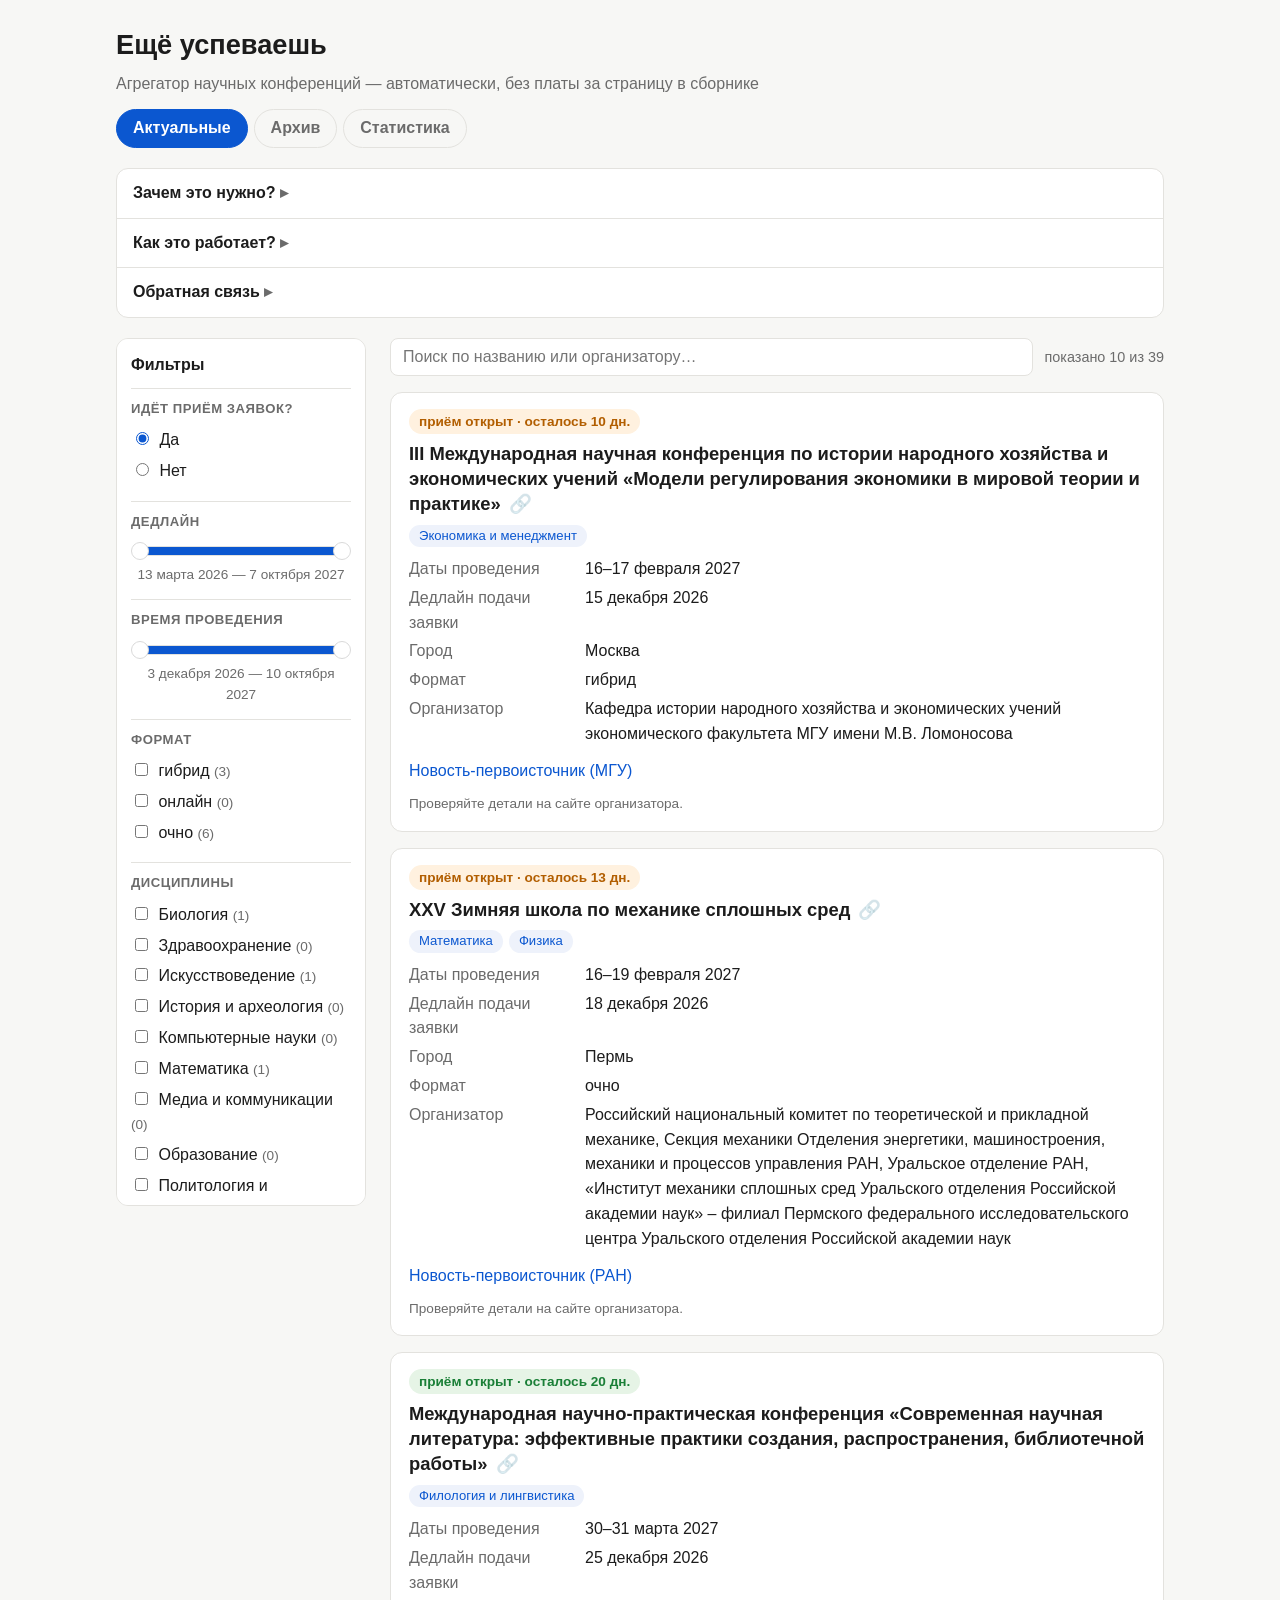
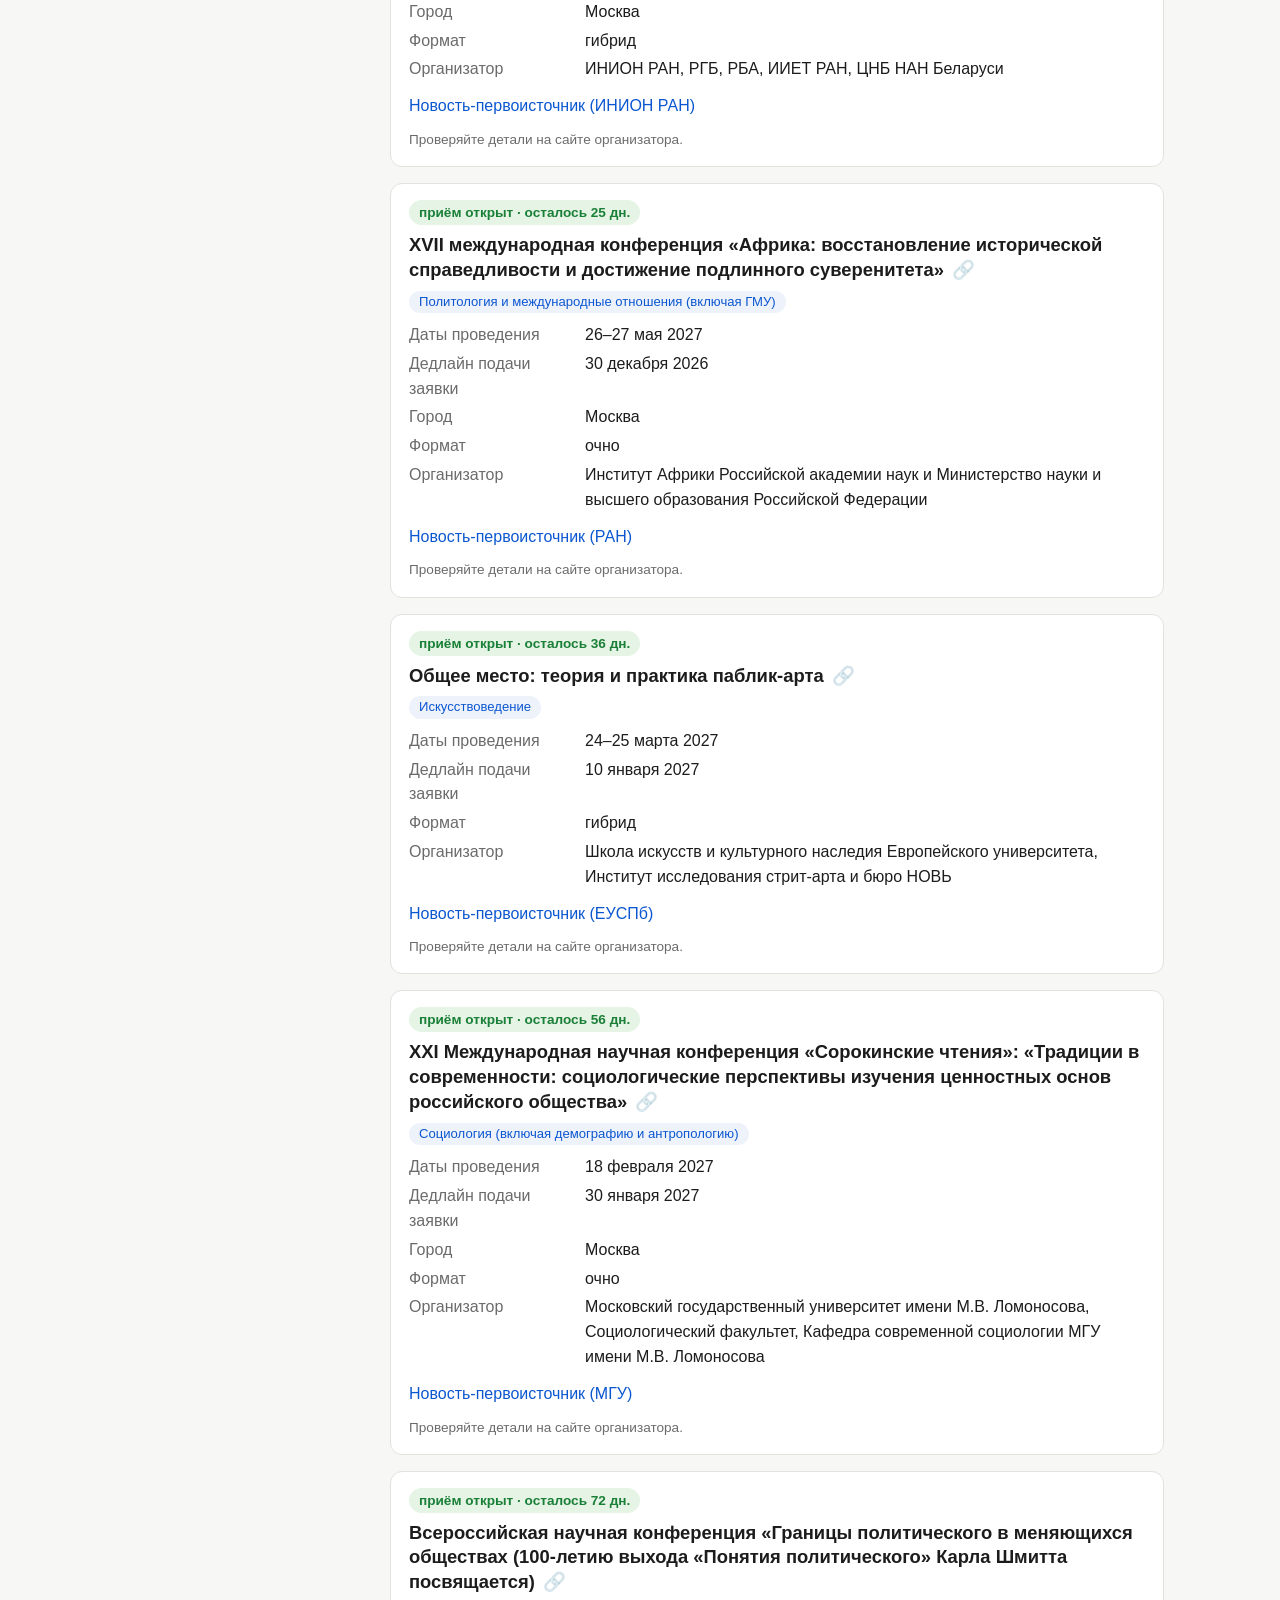
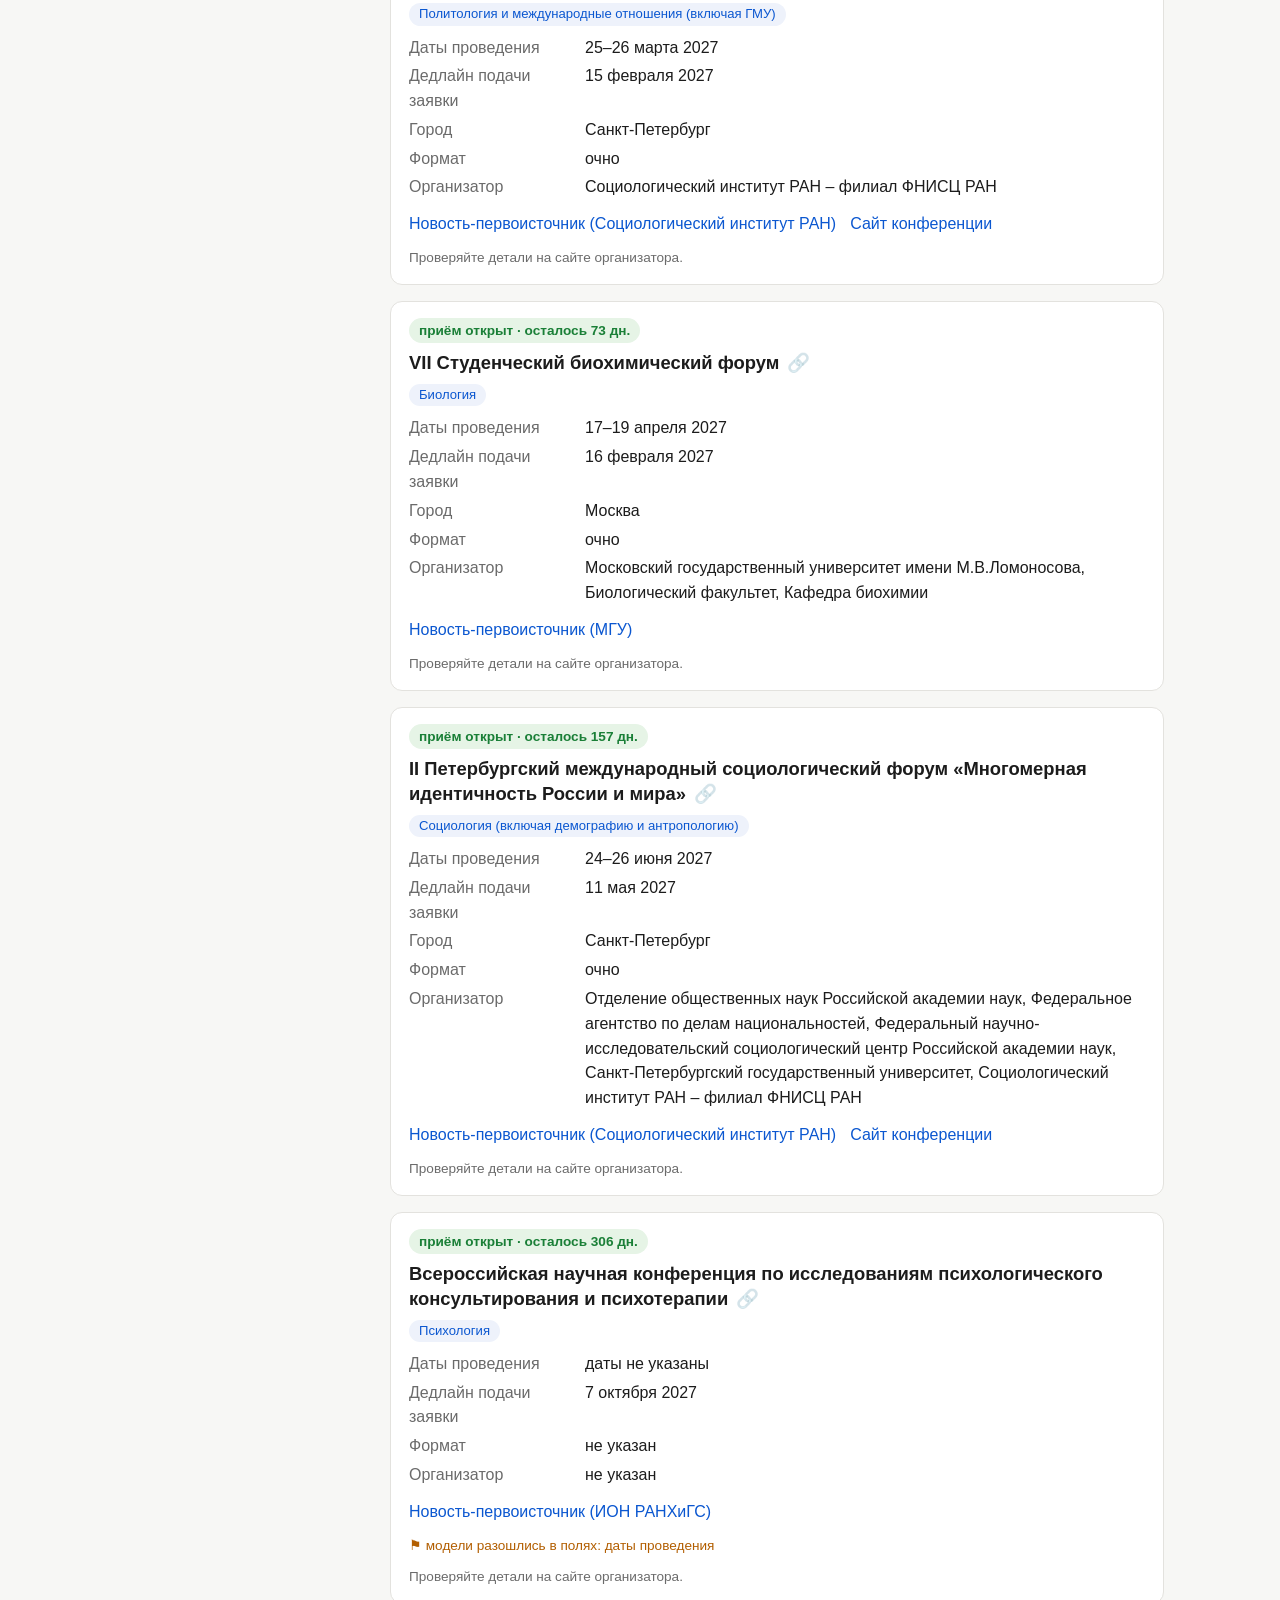
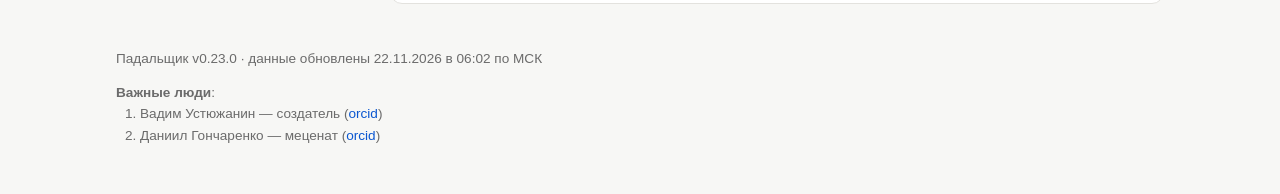
==== commit 87cb333b: "Ежедневное обновление: 2026-11-22 06:03 MSK" ====
--- a/docs/index.html
+++ b/docs/index.html
@@ -101,7 +101,7 @@
     <p>База пополняется автоматически — примерно раз в день.</p>
 
     <p>Используемые источники (будут пополняться): <span id="src-list"><a href="https://eusp.org/news" target="_blank" rel="noopener">ЕУСПб</a>, <a href="https://www.hse.ru/news/announcements/scientific_actions/" target="_blank" rel="noopener">НИУ ВШЭ</a>, <a href="https://spb.hse.ru/announcements/" target="_blank" rel="noopener">НИУ ВШЭ (СПб)</a>, <a href="https://perm.hse.ru/news/announcements/scientific_actions/" target="_blank" rel="noopener">НИУ ВШЭ (Пермь)</a>, <a href="https://news.itmo.ru/ru/events/" target="_blank" rel="noopener">ИТМО</a>, <a href="https://mgimo.ru/about/news/announce/" target="_blank" rel="noopener">МГИМО</a>, <a href="https://msu.ru/science/allevents.html" target="_blank" rel="noopener">МГУ</a>, <a href="https://socinst.ru/events" target="_blank" rel="noopener">Социологический институт РАН</a>, <a href="https://inion.ru/ru/about/news/?category=4" target="_blank" rel="noopener">ИНИОН РАН</a>, <a href="https://ion.ranepa.ru/announcement/" target="_blank" rel="noopener">ИОН РАНХиГС</a>, <a href="https://www.rsuh.ru/anons/" target="_blank" rel="noopener">РГГУ</a>, <a href="https://news.tsu.ru/calendar-of-events/" target="_blank" rel="noopener">ТГУ</a>, <a href="https://lcsr.hse.ru/news/" target="_blank" rel="noopener">ЦенСИБ НИУ ВШЭ</a>, <a href="https://new.ras.ru/press-center/events-additional/" target="_blank" rel="noopener">РАН</a>, <a href="https://events.spbu.ru/" target="_blank" rel="noopener">СПбГУ</a>, <a href="https://mipt.ru/institute/events" target="_blank" rel="noopener">МФТИ</a>, <a href="https://urfu.ru/get-news/ru/news/?cols=3&amp;pid=53%2C11367%2C30302&amp;categories=1%2C10%2C12%2C130%2C155%2C2%2C212%2C232%2C27%2C277%2C3%2C329%2C33%2C380%2C381%2C4%2C5%2C52%2C6%2C8%2C9%2C90%2C93%2C96&amp;fullmode=1&amp;offset=0&amp;rows=100&amp;selected=0&amp;page=54&amp;show_categories=1" target="_blank" rel="noopener">УрФУ</a>, <a href="https://www.iccaras.ru/meropriyatiya.html" target="_blank" rel="noopener">ИКСА РАН</a>, <a href="https://iea-ras.ru/?cat=56" target="_blank" rel="noopener">ИЭА РАН</a>, <a href="https://www.hse.ru/science/HSEconf" target="_blank" rel="noopener">НИУ ВШЭ (конференции)</a>, <a href="https://iling.spb.ru/conferences" target="_blank" rel="noopener">ИЛИ РАН</a></span><p>
-  <p id="about-generated" class="muted">В базе 255 конференций. Данные обновлены 21.11.2026 в 08:15 по МСК.</p>
+  <p id="about-generated" class="muted">В базе 257 конференций. Данные обновлены 22.11.2026 в 06:02 по МСК.</p>
   </div>
 </details>
 
@@ -150,27 +150,29 @@
   <div class="topbar">
     <input id="q" type="search" placeholder="Поиск по названию или организатору…"
            autocomplete="off">
-    <span id="counter" class="counter">показано 15 из 82</span>
+    <span id="counter" class="counter">показано 17 из 76</span>
   </div>
   <noscript><p class="muted">Без JavaScript работает только список ниже
   (конференции с открытым приёмом). Для фильтров и поиска откройте файл
   в браузере — например «Поделиться → открыть в Safari/Chrome».</p></noscript>
   <div id="list">
-<article class="card" id="c-9d3dc42caa27"><span class="badge red">приём открыт · осталось 1 дн.</span><h2>Физическая культура и спорт в системе образования: инновации и перспективы развития<a class="permalink" href="#c-9d3dc42caa27" title="Постоянная ссылка на карточку">#</a></h2><p class="chips"><span class="chip">Физика</span><span class="chip">Образование</span></p><div class="rows"><div class="row"><span class="label">Даты проведения</span><span class="value">26–27 ноября 2026</span></div><div class="row"><span class="label">Дедлайн подачи заявки</span><span class="value">22 ноября 2026</span></div><div class="row"><span class="label">Город</span><span class="value">Санкт-Петербург</span></div><div class="row"><span class="label">Формат</span><span class="value">онлайн</span></div><div class="row"><span class="label">Организатор</span><span class="value">Санкт-Петербургский государственный университет</span></div></div><p class="links"><a href="https://events.spbu.ru/fizcult" target="_blank" rel="noopener">Новость-первоисточник (СПбГУ)</a></p><p class="check">Проверяйте детали на сайте организатора.</p></article>
-<article class="card" id="c-2684fab29c00"><span class="badge orange">приём открыт · осталось 4 дн.</span><h2>История современной России: методологические подходы, источниковая база, историографические дискуссии и новые исследовательские инструменты<a class="permalink" href="#c-2684fab29c00" title="Постоянная ссылка на карточку">#</a></h2><p class="chips"><span class="chip">История и археология</span></p><div class="rows"><div class="row"><span class="label">Даты проведения</span><span class="value">30 ноября 2026</span></div><div class="row"><span class="label">Дедлайн подачи заявки</span><span class="value">25 ноября 2026</span></div><div class="row"><span class="label">Город</span><span class="value">Москва</span></div><div class="row"><span class="label">Формат</span><span class="value">очно</span></div><div class="row"><span class="label">Организатор</span><span class="value">кафедра истории России новейшего времени и Учебно-научный центр «Новая Россия. История постсоветской России» РГГУ</span></div></div><p class="links"><a href="https://www.rsuh.ru/anons/ot-perestroyki-do-sovremennosti-v-rggu-obsudyat-novye-podkhody-k-izucheniyu-istorii-rossii/" target="_blank" rel="noopener">Новость-первоисточник (РГГУ)</a></p><p class="check">Проверяйте детали на сайте организатора.</p></article>
-<article class="card" id="c-8170975f25a0"><span class="badge orange">приём открыт · осталось 4 дн.</span><h2>VII Всероссийская конференция молодых ученых-лингвистов «Традиционное и новое: проблемы и перспективы лингвистики и лингводидактики в условиях культурного взаимодействия»<a class="permalink" href="#c-8170975f25a0" title="Постоянная ссылка на карточку">#</a></h2><p class="chips"><span class="chip">Образование</span><span class="chip">Филология и лингвистика</span></p><div class="rows"><div class="row"><span class="label">Даты проведения</span><span class="value">9–11 декабря 2026</span></div><div class="row"><span class="label">Дедлайн подачи заявки</span><span class="value">25 ноября 2026</span></div><div class="row"><span class="label">Город</span><span class="value">Санкт-Петербург</span></div><div class="row"><span class="label">Формат</span><span class="value">гибрид</span></div><div class="row"><span class="label">Организатор</span><span class="value">Кафедра иностранных языков и лингводидактики Санкт-Петербургского государственного университета</span></div></div><p class="links"><a href="https://events.spbu.ru/konferenciya-molodyh-uchenyh-lingvistov" target="_blank" rel="noopener">Новость-первоисточник (СПбГУ)</a><a href="https://events.spbu.ru/konferenciya-molodyh-uchenyh-lingvistov" target="_blank" rel="noopener">Сайт конференции</a></p><p class="check">Проверяйте детали на сайте организатора.</p></article>
-<article class="card" id="c-2348f4f6c593"><span class="badge orange">приём открыт · осталось 4 дн.</span><h2>Х Чтения памяти В.Т. Лисовского «Молодежь как субъект социальных отношений: от мировоззренческих установок к деятельности»<a class="permalink" href="#c-2348f4f6c593" title="Постоянная ссылка на карточку">#</a></h2><p class="chips"><span class="chip">Социология (включая демографию и антропологию)</span></p><div class="rows"><div class="row"><span class="label">Даты проведения</span><span class="value">17–18 декабря 2026</span></div><div class="row"><span class="label">Дедлайн подачи заявки</span><span class="value">25 ноября 2026</span></div><div class="row"><span class="label">Город</span><span class="value">Санкт-Петербург</span></div><div class="row"><span class="label">Формат</span><span class="value">очно</span></div><div class="row"><span class="label">Организатор</span><span class="value">Научный совет «Демографическое развитие и демографическая политика Российской Федерации» Федеральный научно-исследовательский социологический центр Российской академии наук Координационный центр развития кадрового потенциала в области демографии Санкт-Петербургский центр развития кадрового потенциала в области демографии</span></div></div><p class="links"><a href="https://socinst.ru/conferences/youngsoc2026/#files" target="_blank" rel="noopener">Новость-первоисточник (Социологический институт РАН)</a></p><p class="check">Проверяйте детали на сайте организатора.</p></article>
-<article class="card" id="c-153fb4ed3524"><span class="badge orange">приём открыт · осталось 10 дн.</span><h2>Студенческая научно-практическая конференция им. Л.Л. Любимова<a class="permalink" href="#c-153fb4ed3524" title="Постоянная ссылка на карточку">#</a></h2><p class="chips"><span class="chip">Экономика и менеджмент</span><span class="chip">Право</span><span class="chip">История и археология</span><span class="chip">Филология и лингвистика</span></p><div class="rows"><div class="row"><span class="label">Даты проведения</span><span class="value">25 января 2027</span></div><div class="row"><span class="label">Дедлайн подачи заявки</span><span class="value">1 декабря 2026</span></div><div class="row"><span class="label">Город</span><span class="value">Пермь</span></div><div class="row"><span class="label">Формат</span><span class="value">очно</span></div><div class="row"><span class="label">Организатор</span><span class="value">НИУ ВШЭ – Пермь</span></div></div><p class="links"><a href="https://perm.hse.ru/lyubimov/" target="_blank" rel="noopener">Новость-первоисточник (НИУ ВШЭ (Пермь))</a></p><p class="check">Проверяйте детали на сайте организатора.</p></article>
-<article class="card" id="c-cca808c46c72"><span class="badge orange">приём открыт · осталось 13 дн.</span><h2>Молодежная Арктическая научная сессия<a class="permalink" href="#c-cca808c46c72" title="Постоянная ссылка на карточку">#</a></h2><p class="chips"><span class="chip">Биология</span><span class="chip">Экономика и менеджмент</span></p><div class="rows"><div class="row"><span class="label">Даты проведения</span><span class="value">2–3 февраля 2027</span></div><div class="row"><span class="label">Дедлайн подачи заявки</span><span class="value">4 декабря 2026</span></div><div class="row"><span class="label">Город</span><span class="value">Санкт-Петербург</span></div><div class="row"><span class="label">Формат</span><span class="value">очно</span></div><div class="row"><span class="label">Организатор</span><span class="value">Санкт-Петербургский государственный университет</span></div></div><p class="links"><a href="https://events.spbu.ru/molodezhnaya-arkticheskaya-nauchnaya-sessiya" target="_blank" rel="noopener">Новость-первоисточник (СПбГУ)</a></p><p class="flags">⚑ модели разошлись в полях: дедлайн подачи заявки</p><p class="check">Проверяйте детали на сайте организатора.</p></article>
-<article class="card" id="c-f69c9c8b48c7"><span class="badge green">приём открыт · осталось 24 дн.</span><h2>III Международная научная конференция по истории народного хозяйства и экономических учений «Модели регулирования экономики в мировой теории и практике»<a class="permalink" href="#c-f69c9c8b48c7" title="Постоянная ссылка на карточку">#</a></h2><p class="chips"><span class="chip">Экономика и менеджмент</span></p><div class="rows"><div class="row"><span class="label">Даты проведения</span><span class="value">16–17 февраля 2027</span></div><div class="row"><span class="label">Дедлайн подачи заявки</span><span class="value">15 декабря 2026</span></div><div class="row"><span class="label">Город</span><span class="value">Москва</span></div><div class="row"><span class="label">Формат</span><span class="value">гибрид</span></div><div class="row"><span class="label">Организатор</span><span class="value">Кафедра истории народного хозяйства и экономических учений экономического факультета МГУ имени М.В. Ломоносова</span></div></div><p class="links"><a href="https://conf.msu.ru/rus/event/10349/" target="_blank" rel="noopener">Новость-первоисточник (МГУ)</a></p><p class="check">Проверяйте детали на сайте организатора.</p></article>
-<article class="card" id="c-205ee2fa6d70"><span class="badge green">приём открыт · осталось 27 дн.</span><h2>XXV Зимняя школа по механике сплошных сред<a class="permalink" href="#c-205ee2fa6d70" title="Постоянная ссылка на карточку">#</a></h2><p class="chips"><span class="chip">Математика</span><span class="chip">Физика</span></p><div class="rows"><div class="row"><span class="label">Даты проведения</span><span class="value">16–19 февраля 2027</span></div><div class="row"><span class="label">Дедлайн подачи заявки</span><span class="value">18 декабря 2026</span></div><div class="row"><span class="label">Город</span><span class="value">Пермь</span></div><div class="row"><span class="label">Формат</span><span class="value">очно</span></div><div class="row"><span class="label">Организатор</span><span class="value">Российский национальный комитет по теоретической и прикладной механике, Секция механики Отделения энергетики, машиностроения, механики и процессов управления РАН, Уральское отделение РАН, «Институт механики сплошных сред Уральского отделения Российской академии наук» – филиал Пермского федерального исследовательского центра Уральского отделения Российской академии наук</span></div></div><p class="links"><a href="https://new.ras.ru/press-center/events-additional/xxv-zimnyaya-shkola-po-mekhanike-sploshnykh-sred/" target="_blank" rel="noopener">Новость-первоисточник (РАН)</a></p><p class="check">Проверяйте детали на сайте организатора.</p></article>
-<article class="card" id="c-4d2dd4605d40"><span class="badge green">приём открыт · осталось 39 дн.</span><h2>ХVII международная конференция «Африка: восстановление исторической справедливости и достижение подлинного суверенитета»<a class="permalink" href="#c-4d2dd4605d40" title="Постоянная ссылка на карточку">#</a></h2><p class="chips"><span class="chip">Политология и международные отношения (включая ГМУ)</span></p><div class="rows"><div class="row"><span class="label">Даты проведения</span><span class="value">26–27 мая 2027</span></div><div class="row"><span class="label">Дедлайн подачи заявки</span><span class="value">30 декабря 2026</span></div><div class="row"><span class="label">Город</span><span class="value">Москва</span></div><div class="row"><span class="label">Формат</span><span class="value">очно</span></div><div class="row"><span class="label">Организатор</span><span class="value">Институт Африки Российской академии наук и Министерство науки и высшего образования Российской Федерации</span></div></div><p class="links"><a href="https://new.ras.ru/press-center/events-additional/khvii-mezhdunarodnaya-konferentsiya-afrika-vosstanovlenie-istoricheskoy-spravedlivosti-i-dostizhenie/" target="_blank" rel="noopener">Новость-первоисточник (РАН)</a></p><p class="check">Проверяйте детали на сайте организатора.</p></article>
-<article class="card" id="c-97289dfbcc22"><span class="badge green">приём открыт · осталось 50 дн.</span><h2>Общее место: теория и практика паблик-арта<a class="permalink" href="#c-97289dfbcc22" title="Постоянная ссылка на карточку">#</a></h2><p class="chips"><span class="chip">Искусствоведение</span></p><div class="rows"><div class="row"><span class="label">Даты проведения</span><span class="value">24–25 марта 2027</span></div><div class="row"><span class="label">Дедлайн подачи заявки</span><span class="value">10 января 2027</span></div><div class="row"><span class="label">Формат</span><span class="value">гибрид</span></div><div class="row"><span class="label">Организатор</span><span class="value">Школа искусств и культурного наследия Европейского университета, Институт исследования стрит-арта и бюро НОВЬ</span></div></div><p class="links"><a href="https://eusp.org/news/start-priema-zayavok-konferenciya-obschee-mesto-teoriya-i-praktika-pablik-arta" target="_blank" rel="noopener">Новость-первоисточник (ЕУСПб)</a></p><p class="check">Проверяйте детали на сайте организатора.</p></article>
-<article class="card" id="c-089e0b2d7b9c"><span class="badge green">приём открыт · осталось 70 дн.</span><h2>XXI Международная научная конференция «Сорокинские чтения»: «Традиции в современности: социологические перспективы изучения ценностных основ российского общества»<a class="permalink" href="#c-089e0b2d7b9c" title="Постоянная ссылка на карточку">#</a></h2><p class="chips"><span class="chip">Социология (включая демографию и антропологию)</span></p><div class="rows"><div class="row"><span class="label">Даты проведения</span><span class="value">18 февраля 2027</span></div><div class="row"><span class="label">Дедлайн подачи заявки</span><span class="value">30 января 2027</span></div><div class="row"><span class="label">Город</span><span class="value">Москва</span></div><div class="row"><span class="label">Формат</span><span class="value">очно</span></div><div class="row"><span class="label">Организатор</span><span class="value">Московский государственный университет имени М.В. Ломоносова, Социологический факультет, Кафедра современной социологии МГУ имени М.В. Ломоносова</span></div></div><p class="links"><a href="https://conf.msu.ru/rus/event/10753/" target="_blank" rel="noopener">Новость-первоисточник (МГУ)</a></p><p class="check">Проверяйте детали на сайте организатора.</p></article>
-<article class="card" id="c-50960fe2d03c"><span class="badge green">приём открыт · осталось 86 дн.</span><h2>Всероссийская научная конференция «Границы политического в меняющихся обществах (100-летию выхода «Понятия политического» Карла Шмитта посвящается)<a class="permalink" href="#c-50960fe2d03c" title="Постоянная ссылка на карточку">#</a></h2><p class="chips"><span class="chip">Политология и международные отношения (включая ГМУ)</span></p><div class="rows"><div class="row"><span class="label">Даты проведения</span><span class="value">25–26 марта 2027</span></div><div class="row"><span class="label">Дедлайн подачи заявки</span><span class="value">15 февраля 2027</span></div><div class="row"><span class="label">Город</span><span class="value">Санкт-Петербург</span></div><div class="row"><span class="label">Формат</span><span class="value">очно</span></div><div class="row"><span class="label">Организатор</span><span class="value">Социологический институт РАН – филиал ФНИСЦ РАН</span></div></div><p class="links"><a href="https://socinst.ru/conferences/politicalborders2027/#files" target="_blank" rel="noopener">Новость-первоисточник (Социологический институт РАН)</a><a href="https://forms.socinst.ru/form/view?id=20" target="_blank" rel="noopener">Сайт конференции</a></p><p class="check">Проверяйте детали на сайте организатора.</p></article>
-<article class="card" id="c-40b8909ab088"><span class="badge green">приём открыт · осталось 87 дн.</span><h2>VII Студенческий биохимический форум<a class="permalink" href="#c-40b8909ab088" title="Постоянная ссылка на карточку">#</a></h2><p class="chips"><span class="chip">Биология</span></p><div class="rows"><div class="row"><span class="label">Даты проведения</span><span class="value">17–19 апреля 2027</span></div><div class="row"><span class="label">Дедлайн подачи заявки</span><span class="value">16 февраля 2027</span></div><div class="row"><span class="label">Город</span><span class="value">Москва</span></div><div class="row"><span class="label">Формат</span><span class="value">очно</span></div><div class="row"><span class="label">Организатор</span><span class="value">Московский государственный университет имени М.В.Ломоносова, Биологический факультет, Кафедра биохимии</span></div></div><p class="links"><a href="https://conf.msu.ru/rus/event/10531/" target="_blank" rel="noopener">Новость-первоисточник (МГУ)</a></p><p class="check">Проверяйте детали на сайте организатора.</p></article>
-<article class="card" id="c-b1d03144e037"><span class="badge green">приём открыт · осталось 171 дн.</span><h2>II Петербургский международный социологический форум «Многомерная идентичность России и мира»<a class="permalink" href="#c-b1d03144e037" title="Постоянная ссылка на карточку">#</a></h2><p class="chips"><span class="chip">Социология (включая демографию и антропологию)</span></p><div class="rows"><div class="row"><span class="label">Даты проведения</span><span class="value">24–26 июня 2027</span></div><div class="row"><span class="label">Дедлайн подачи заявки</span><span class="value">11 мая 2027</span></div><div class="row"><span class="label">Город</span><span class="value">Санкт-Петербург</span></div><div class="row"><span class="label">Формат</span><span class="value">очно</span></div><div class="row"><span class="label">Организатор</span><span class="value">Отделение общественных наук Российской академии наук, Федеральное агентство по делам национальностей, Федеральный научно-исследовательский социологический центр Российской академии наук, Санкт-Петербургский государственный университет, Социологический институт РАН – филиал ФНИСЦ РАН</span></div></div><p class="links"><a href="https://socinst.ru/conferences/socforum2027/#files" target="_blank" rel="noopener">Новость-первоисточник (Социологический институт РАН)</a><a href="https://socinst.ru/conferences/socforum2027" target="_blank" rel="noopener">Сайт конференции</a></p><p class="check">Проверяйте детали на сайте организатора.</p></article>
-<article class="card" id="c-c9be6bfbc5b4"><span class="badge green">приём открыт · осталось 320 дн.</span><h2>Всероссийская научная конференция по исследованиям психологического консультирования и психотерапии<a class="permalink" href="#c-c9be6bfbc5b4" title="Постоянная ссылка на карточку">#</a></h2><p class="chips"><span class="chip">Психология</span></p><div class="rows"><div class="row"><span class="label">Даты проведения</span><span class="value">даты не указаны</span></div><div class="row"><span class="label">Дедлайн подачи заявки</span><span class="value">7 октября 2027</span></div><div class="row"><span class="label">Формат</span><span class="value">не указан</span></div><div class="row"><span class="label">Организатор</span><span class="value">не указан</span></div></div><p class="links"><a href="https://ion.ranepa.ru/announcement/vserossiyskaya-nauchnaya-konferentsiya-po-issledovaniyam-psikhologicheskogo-konsultirovaniya-i-psikh/" target="_blank" rel="noopener">Новость-первоисточник (ИОН РАНХиГС)</a></p><p class="flags">⚑ модели разошлись в полях: даты проведения</p><p class="check">Проверяйте детали на сайте организатора.</p></article>
+<article class="card" id="c-9d3dc42caa27"><span class="badge red">приём открыт · осталось 0 дн.</span><h2>Физическая культура и спорт в системе образования: инновации и перспективы развития<a class="permalink" href="#c-9d3dc42caa27" title="Постоянная ссылка на карточку">#</a></h2><p class="chips"><span class="chip">Физика</span><span class="chip">Образование</span></p><div class="rows"><div class="row"><span class="label">Даты проведения</span><span class="value">26–27 ноября 2026</span></div><div class="row"><span class="label">Дедлайн подачи заявки</span><span class="value">22 ноября 2026</span></div><div class="row"><span class="label">Город</span><span class="value">Санкт-Петербург</span></div><div class="row"><span class="label">Формат</span><span class="value">онлайн</span></div><div class="row"><span class="label">Организатор</span><span class="value">Санкт-Петербургский государственный университет</span></div></div><p class="links"><a href="https://events.spbu.ru/fizcult" target="_blank" rel="noopener">Новость-первоисточник (СПбГУ)</a></p><p class="check">Проверяйте детали на сайте организатора.</p></article>
+<article class="card" id="c-2684fab29c00"><span class="badge red">приём открыт · осталось 3 дн.</span><h2>История современной России: методологические подходы, источниковая база, историографические дискуссии и новые исследовательские инструменты<a class="permalink" href="#c-2684fab29c00" title="Постоянная ссылка на карточку">#</a></h2><p class="chips"><span class="chip">История и археология</span></p><div class="rows"><div class="row"><span class="label">Даты проведения</span><span class="value">30 ноября 2026</span></div><div class="row"><span class="label">Дедлайн подачи заявки</span><span class="value">25 ноября 2026</span></div><div class="row"><span class="label">Город</span><span class="value">Москва</span></div><div class="row"><span class="label">Формат</span><span class="value">очно</span></div><div class="row"><span class="label">Организатор</span><span class="value">кафедра истории России новейшего времени и Учебно-научный центр «Новая Россия. История постсоветской России» РГГУ</span></div></div><p class="links"><a href="https://www.rsuh.ru/anons/ot-perestroyki-do-sovremennosti-v-rggu-obsudyat-novye-podkhody-k-izucheniyu-istorii-rossii/" target="_blank" rel="noopener">Новость-первоисточник (РГГУ)</a></p><p class="check">Проверяйте детали на сайте организатора.</p></article>
+<article class="card" id="c-8170975f25a0"><span class="badge red">приём открыт · осталось 3 дн.</span><h2>VII Всероссийская конференция молодых ученых-лингвистов «Традиционное и новое: проблемы и перспективы лингвистики и лингводидактики в условиях культурного взаимодействия»<a class="permalink" href="#c-8170975f25a0" title="Постоянная ссылка на карточку">#</a></h2><p class="chips"><span class="chip">Образование</span><span class="chip">Филология и лингвистика</span></p><div class="rows"><div class="row"><span class="label">Даты проведения</span><span class="value">9–11 декабря 2026</span></div><div class="row"><span class="label">Дедлайн подачи заявки</span><span class="value">25 ноября 2026</span></div><div class="row"><span class="label">Город</span><span class="value">Санкт-Петербург</span></div><div class="row"><span class="label">Формат</span><span class="value">гибрид</span></div><div class="row"><span class="label">Организатор</span><span class="value">Кафедра иностранных языков и лингводидактики Санкт-Петербургского государственного университета</span></div></div><p class="links"><a href="https://events.spbu.ru/konferenciya-molodyh-uchenyh-lingvistov" target="_blank" rel="noopener">Новость-первоисточник (СПбГУ)</a><a href="https://events.spbu.ru/konferenciya-molodyh-uchenyh-lingvistov" target="_blank" rel="noopener">Сайт конференции</a></p><p class="check">Проверяйте детали на сайте организатора.</p></article>
+<article class="card" id="c-2348f4f6c593"><span class="badge red">приём открыт · осталось 3 дн.</span><h2>Х Чтения памяти В.Т. Лисовского «Молодежь как субъект социальных отношений: от мировоззренческих установок к деятельности»<a class="permalink" href="#c-2348f4f6c593" title="Постоянная ссылка на карточку">#</a></h2><p class="chips"><span class="chip">Социология (включая демографию и антропологию)</span></p><div class="rows"><div class="row"><span class="label">Даты проведения</span><span class="value">17–18 декабря 2026</span></div><div class="row"><span class="label">Дедлайн подачи заявки</span><span class="value">25 ноября 2026</span></div><div class="row"><span class="label">Город</span><span class="value">Санкт-Петербург</span></div><div class="row"><span class="label">Формат</span><span class="value">очно</span></div><div class="row"><span class="label">Организатор</span><span class="value">Научный совет «Демографическое развитие и демографическая политика Российской Федерации» Федеральный научно-исследовательский социологический центр Российской академии наук Координационный центр развития кадрового потенциала в области демографии Санкт-Петербургский центр развития кадрового потенциала в области демографии</span></div></div><p class="links"><a href="https://socinst.ru/conferences/youngsoc2026/#files" target="_blank" rel="noopener">Новость-первоисточник (Социологический институт РАН)</a></p><p class="check">Проверяйте детали на сайте организатора.</p></article>
+<article class="card" id="c-069454ec525b"><span class="badge orange">приём открыт · осталось 9 дн.</span><h2>The 8th International Conference «Topical Issues of International Political Geography»<a class="permalink" href="#c-069454ec525b" title="Постоянная ссылка на карточку">#</a></h2><p class="chips"><span class="chip">Политология и международные отношения (включая ГМУ)</span></p><div class="rows"><div class="row"><span class="label">Даты проведения</span><span class="value">25–26 декабря 2026</span></div><div class="row"><span class="label">Дедлайн подачи заявки</span><span class="value">1 декабря 2026</span></div><div class="row"><span class="label">Город</span><span class="value">Санкт-Петербург</span></div><div class="row"><span class="label">Формат</span><span class="value">очно</span></div><div class="row"><span class="label">Организатор</span><span class="value">Социологический институт РАН – филиал ФНИСЦ РАН</span></div></div><p class="links"><a href="https://socinst.ru/conferences/tipg2026/#files" target="_blank" rel="noopener">Новость-первоисточник (Социологический институт РАН)</a></p><p class="check">Проверяйте детали на сайте организатора.</p></article>
+<article class="card" id="c-153fb4ed3524"><span class="badge orange">приём открыт · осталось 9 дн.</span><h2>Студенческая научно-практическая конференция им. Л.Л. Любимова<a class="permalink" href="#c-153fb4ed3524" title="Постоянная ссылка на карточку">#</a></h2><p class="chips"><span class="chip">Экономика и менеджмент</span><span class="chip">Право</span><span class="chip">История и археология</span><span class="chip">Филология и лингвистика</span></p><div class="rows"><div class="row"><span class="label">Даты проведения</span><span class="value">25 января 2027</span></div><div class="row"><span class="label">Дедлайн подачи заявки</span><span class="value">1 декабря 2026</span></div><div class="row"><span class="label">Город</span><span class="value">Пермь</span></div><div class="row"><span class="label">Формат</span><span class="value">очно</span></div><div class="row"><span class="label">Организатор</span><span class="value">НИУ ВШЭ – Пермь</span></div></div><p class="links"><a href="https://perm.hse.ru/lyubimov/" target="_blank" rel="noopener">Новость-первоисточник (НИУ ВШЭ (Пермь))</a></p><p class="check">Проверяйте детали на сайте организатора.</p></article>
+<article class="card" id="c-cca808c46c72"><span class="badge orange">приём открыт · осталось 12 дн.</span><h2>Молодежная Арктическая научная сессия<a class="permalink" href="#c-cca808c46c72" title="Постоянная ссылка на карточку">#</a></h2><p class="chips"><span class="chip">Биология</span><span class="chip">Экономика и менеджмент</span></p><div class="rows"><div class="row"><span class="label">Даты проведения</span><span class="value">2–3 февраля 2027</span></div><div class="row"><span class="label">Дедлайн подачи заявки</span><span class="value">4 декабря 2026</span></div><div class="row"><span class="label">Город</span><span class="value">Санкт-Петербург</span></div><div class="row"><span class="label">Формат</span><span class="value">очно</span></div><div class="row"><span class="label">Организатор</span><span class="value">Санкт-Петербургский государственный университет</span></div></div><p class="links"><a href="https://events.spbu.ru/molodezhnaya-arkticheskaya-nauchnaya-sessiya" target="_blank" rel="noopener">Новость-первоисточник (СПбГУ)</a></p><p class="flags">⚑ модели разошлись в полях: дедлайн подачи заявки</p><p class="check">Проверяйте детали на сайте организатора.</p></article>
+<article class="card" id="c-f69c9c8b48c7"><span class="badge green">приём открыт · осталось 23 дн.</span><h2>III Международная научная конференция по истории народного хозяйства и экономических учений «Модели регулирования экономики в мировой теории и практике»<a class="permalink" href="#c-f69c9c8b48c7" title="Постоянная ссылка на карточку">#</a></h2><p class="chips"><span class="chip">Экономика и менеджмент</span></p><div class="rows"><div class="row"><span class="label">Даты проведения</span><span class="value">16–17 февраля 2027</span></div><div class="row"><span class="label">Дедлайн подачи заявки</span><span class="value">15 декабря 2026</span></div><div class="row"><span class="label">Город</span><span class="value">Москва</span></div><div class="row"><span class="label">Формат</span><span class="value">гибрид</span></div><div class="row"><span class="label">Организатор</span><span class="value">Кафедра истории народного хозяйства и экономических учений экономического факультета МГУ имени М.В. Ломоносова</span></div></div><p class="links"><a href="https://conf.msu.ru/rus/event/10349/" target="_blank" rel="noopener">Новость-первоисточник (МГУ)</a></p><p class="check">Проверяйте детали на сайте организатора.</p></article>
+<article class="card" id="c-205ee2fa6d70"><span class="badge green">приём открыт · осталось 26 дн.</span><h2>XXV Зимняя школа по механике сплошных сред<a class="permalink" href="#c-205ee2fa6d70" title="Постоянная ссылка на карточку">#</a></h2><p class="chips"><span class="chip">Математика</span><span class="chip">Физика</span></p><div class="rows"><div class="row"><span class="label">Даты проведения</span><span class="value">16–19 февраля 2027</span></div><div class="row"><span class="label">Дедлайн подачи заявки</span><span class="value">18 декабря 2026</span></div><div class="row"><span class="label">Город</span><span class="value">Пермь</span></div><div class="row"><span class="label">Формат</span><span class="value">очно</span></div><div class="row"><span class="label">Организатор</span><span class="value">Российский национальный комитет по теоретической и прикладной механике, Секция механики Отделения энергетики, машиностроения, механики и процессов управления РАН, Уральское отделение РАН, «Институт механики сплошных сред Уральского отделения Российской академии наук» – филиал Пермского федерального исследовательского центра Уральского отделения Российской академии наук</span></div></div><p class="links"><a href="https://new.ras.ru/press-center/events-additional/xxv-zimnyaya-shkola-po-mekhanike-sploshnykh-sred/" target="_blank" rel="noopener">Новость-первоисточник (РАН)</a></p><p class="check">Проверяйте детали на сайте организатора.</p></article>
+<article class="card" id="c-4a56b7786491"><span class="badge green">приём открыт · осталось 33 дн.</span><h2>Международная научно-практическая конференция «Современная научная литература: эффективные практики создания, распространения, библиотечной работы»<a class="permalink" href="#c-4a56b7786491" title="Постоянная ссылка на карточку">#</a></h2><p class="chips"><span class="chip">Филология и лингвистика</span></p><div class="rows"><div class="row"><span class="label">Даты проведения</span><span class="value">30–31 марта 2027</span></div><div class="row"><span class="label">Дедлайн подачи заявки</span><span class="value">25 декабря 2026</span></div><div class="row"><span class="label">Город</span><span class="value">Москва</span></div><div class="row"><span class="label">Формат</span><span class="value">гибрид</span></div><div class="row"><span class="label">Организатор</span><span class="value">ИНИОН РАН, РГБ, РБА, ИИЕТ РАН, ЦНБ НАН Беларуси</span></div></div><p class="links"><a href="https://inion.ru/ru/about/news/konferentciia-sovremennaia-nauchnaia-literatura-effektivnye-praktiki-sozdaniia-rasprostraneniia-bibliotechnoi-raboty-anons/" target="_blank" rel="noopener">Новость-первоисточник (ИНИОН РАН)</a></p><p class="check">Проверяйте детали на сайте организатора.</p></article>
+<article class="card" id="c-4d2dd4605d40"><span class="badge green">приём открыт · осталось 38 дн.</span><h2>ХVII международная конференция «Африка: восстановление исторической справедливости и достижение подлинного суверенитета»<a class="permalink" href="#c-4d2dd4605d40" title="Постоянная ссылка на карточку">#</a></h2><p class="chips"><span class="chip">Политология и международные отношения (включая ГМУ)</span></p><div class="rows"><div class="row"><span class="label">Даты проведения</span><span class="value">26–27 мая 2027</span></div><div class="row"><span class="label">Дедлайн подачи заявки</span><span class="value">30 декабря 2026</span></div><div class="row"><span class="label">Город</span><span class="value">Москва</span></div><div class="row"><span class="label">Формат</span><span class="value">очно</span></div><div class="row"><span class="label">Организатор</span><span class="value">Институт Африки Российской академии наук и Министерство науки и высшего образования Российской Федерации</span></div></div><p class="links"><a href="https://new.ras.ru/press-center/events-additional/khvii-mezhdunarodnaya-konferentsiya-afrika-vosstanovlenie-istoricheskoy-spravedlivosti-i-dostizhenie/" target="_blank" rel="noopener">Новость-первоисточник (РАН)</a></p><p class="check">Проверяйте детали на сайте организатора.</p></article>
+<article class="card" id="c-97289dfbcc22"><span class="badge green">приём открыт · осталось 49 дн.</span><h2>Общее место: теория и практика паблик-арта<a class="permalink" href="#c-97289dfbcc22" title="Постоянная ссылка на карточку">#</a></h2><p class="chips"><span class="chip">Искусствоведение</span></p><div class="rows"><div class="row"><span class="label">Даты проведения</span><span class="value">24–25 марта 2027</span></div><div class="row"><span class="label">Дедлайн подачи заявки</span><span class="value">10 января 2027</span></div><div class="row"><span class="label">Формат</span><span class="value">гибрид</span></div><div class="row"><span class="label">Организатор</span><span class="value">Школа искусств и культурного наследия Европейского университета, Институт исследования стрит-арта и бюро НОВЬ</span></div></div><p class="links"><a href="https://eusp.org/news/start-priema-zayavok-konferenciya-obschee-mesto-teoriya-i-praktika-pablik-arta" target="_blank" rel="noopener">Новость-первоисточник (ЕУСПб)</a></p><p class="check">Проверяйте детали на сайте организатора.</p></article>
+<article class="card" id="c-089e0b2d7b9c"><span class="badge green">приём открыт · осталось 69 дн.</span><h2>XXI Международная научная конференция «Сорокинские чтения»: «Традиции в современности: социологические перспективы изучения ценностных основ российского общества»<a class="permalink" href="#c-089e0b2d7b9c" title="Постоянная ссылка на карточку">#</a></h2><p class="chips"><span class="chip">Социология (включая демографию и антропологию)</span></p><div class="rows"><div class="row"><span class="label">Даты проведения</span><span class="value">18 февраля 2027</span></div><div class="row"><span class="label">Дедлайн подачи заявки</span><span class="value">30 января 2027</span></div><div class="row"><span class="label">Город</span><span class="value">Москва</span></div><div class="row"><span class="label">Формат</span><span class="value">очно</span></div><div class="row"><span class="label">Организатор</span><span class="value">Московский государственный университет имени М.В. Ломоносова, Социологический факультет, Кафедра современной социологии МГУ имени М.В. Ломоносова</span></div></div><p class="links"><a href="https://conf.msu.ru/rus/event/10753/" target="_blank" rel="noopener">Новость-первоисточник (МГУ)</a></p><p class="check">Проверяйте детали на сайте организатора.</p></article>
+<article class="card" id="c-50960fe2d03c"><span class="badge green">приём открыт · осталось 85 дн.</span><h2>Всероссийская научная конференция «Границы политического в меняющихся обществах (100-летию выхода «Понятия политического» Карла Шмитта посвящается)<a class="permalink" href="#c-50960fe2d03c" title="Постоянная ссылка на карточку">#</a></h2><p class="chips"><span class="chip">Политология и международные отношения (включая ГМУ)</span></p><div class="rows"><div class="row"><span class="label">Даты проведения</span><span class="value">25–26 марта 2027</span></div><div class="row"><span class="label">Дедлайн подачи заявки</span><span class="value">15 февраля 2027</span></div><div class="row"><span class="label">Город</span><span class="value">Санкт-Петербург</span></div><div class="row"><span class="label">Формат</span><span class="value">очно</span></div><div class="row"><span class="label">Организатор</span><span class="value">Социологический институт РАН – филиал ФНИСЦ РАН</span></div></div><p class="links"><a href="https://socinst.ru/conferences/politicalborders2027/#files" target="_blank" rel="noopener">Новость-первоисточник (Социологический институт РАН)</a><a href="https://forms.socinst.ru/form/view?id=20" target="_blank" rel="noopener">Сайт конференции</a></p><p class="check">Проверяйте детали на сайте организатора.</p></article>
+<article class="card" id="c-40b8909ab088"><span class="badge green">приём открыт · осталось 86 дн.</span><h2>VII Студенческий биохимический форум<a class="permalink" href="#c-40b8909ab088" title="Постоянная ссылка на карточку">#</a></h2><p class="chips"><span class="chip">Биология</span></p><div class="rows"><div class="row"><span class="label">Даты проведения</span><span class="value">17–19 апреля 2027</span></div><div class="row"><span class="label">Дедлайн подачи заявки</span><span class="value">16 февраля 2027</span></div><div class="row"><span class="label">Город</span><span class="value">Москва</span></div><div class="row"><span class="label">Формат</span><span class="value">очно</span></div><div class="row"><span class="label">Организатор</span><span class="value">Московский государственный университет имени М.В.Ломоносова, Биологический факультет, Кафедра биохимии</span></div></div><p class="links"><a href="https://conf.msu.ru/rus/event/10531/" target="_blank" rel="noopener">Новость-первоисточник (МГУ)</a></p><p class="check">Проверяйте детали на сайте организатора.</p></article>
+<article class="card" id="c-b1d03144e037"><span class="badge green">приём открыт · осталось 170 дн.</span><h2>II Петербургский международный социологический форум «Многомерная идентичность России и мира»<a class="permalink" href="#c-b1d03144e037" title="Постоянная ссылка на карточку">#</a></h2><p class="chips"><span class="chip">Социология (включая демографию и антропологию)</span></p><div class="rows"><div class="row"><span class="label">Даты проведения</span><span class="value">24–26 июня 2027</span></div><div class="row"><span class="label">Дедлайн подачи заявки</span><span class="value">11 мая 2027</span></div><div class="row"><span class="label">Город</span><span class="value">Санкт-Петербург</span></div><div class="row"><span class="label">Формат</span><span class="value">очно</span></div><div class="row"><span class="label">Организатор</span><span class="value">Отделение общественных наук Российской академии наук, Федеральное агентство по делам национальностей, Федеральный научно-исследовательский социологический центр Российской академии наук, Санкт-Петербургский государственный университет, Социологический институт РАН – филиал ФНИСЦ РАН</span></div></div><p class="links"><a href="https://socinst.ru/conferences/socforum2027/#files" target="_blank" rel="noopener">Новость-первоисточник (Социологический институт РАН)</a><a href="https://socinst.ru/conferences/socforum2027" target="_blank" rel="noopener">Сайт конференции</a></p><p class="check">Проверяйте детали на сайте организатора.</p></article>
+<article class="card" id="c-c9be6bfbc5b4"><span class="badge green">приём открыт · осталось 319 дн.</span><h2>Всероссийская научная конференция по исследованиям психологического консультирования и психотерапии<a class="permalink" href="#c-c9be6bfbc5b4" title="Постоянная ссылка на карточку">#</a></h2><p class="chips"><span class="chip">Психология</span></p><div class="rows"><div class="row"><span class="label">Даты проведения</span><span class="value">даты не указаны</span></div><div class="row"><span class="label">Дедлайн подачи заявки</span><span class="value">7 октября 2027</span></div><div class="row"><span class="label">Формат</span><span class="value">не указан</span></div><div class="row"><span class="label">Организатор</span><span class="value">не указан</span></div></div><p class="links"><a href="https://ion.ranepa.ru/announcement/vserossiyskaya-nauchnaya-konferentsiya-po-issledovaniyam-psikhologicheskogo-konsultirovaniya-i-psikh/" target="_blank" rel="noopener">Новость-первоисточник (ИОН РАНХиГС)</a></p><p class="flags">⚑ модели разошлись в полях: даты проведения</p><p class="check">Проверяйте детали на сайте организатора.</p></article>
   </div>
 </main>
 </div>
@@ -191,7 +193,7 @@
 </style>
 
 <footer>
-  <p id="generated">Падальщик v0.23.0 · данные обновлены 21.11.2026 в 08:15 по МСК</p>
+  <p id="generated">Падальщик v0.23.0 · данные обновлены 22.11.2026 в 06:02 по МСК</p>
 
   <div class="people">
     <p><b>Важные люди</b>:</p>
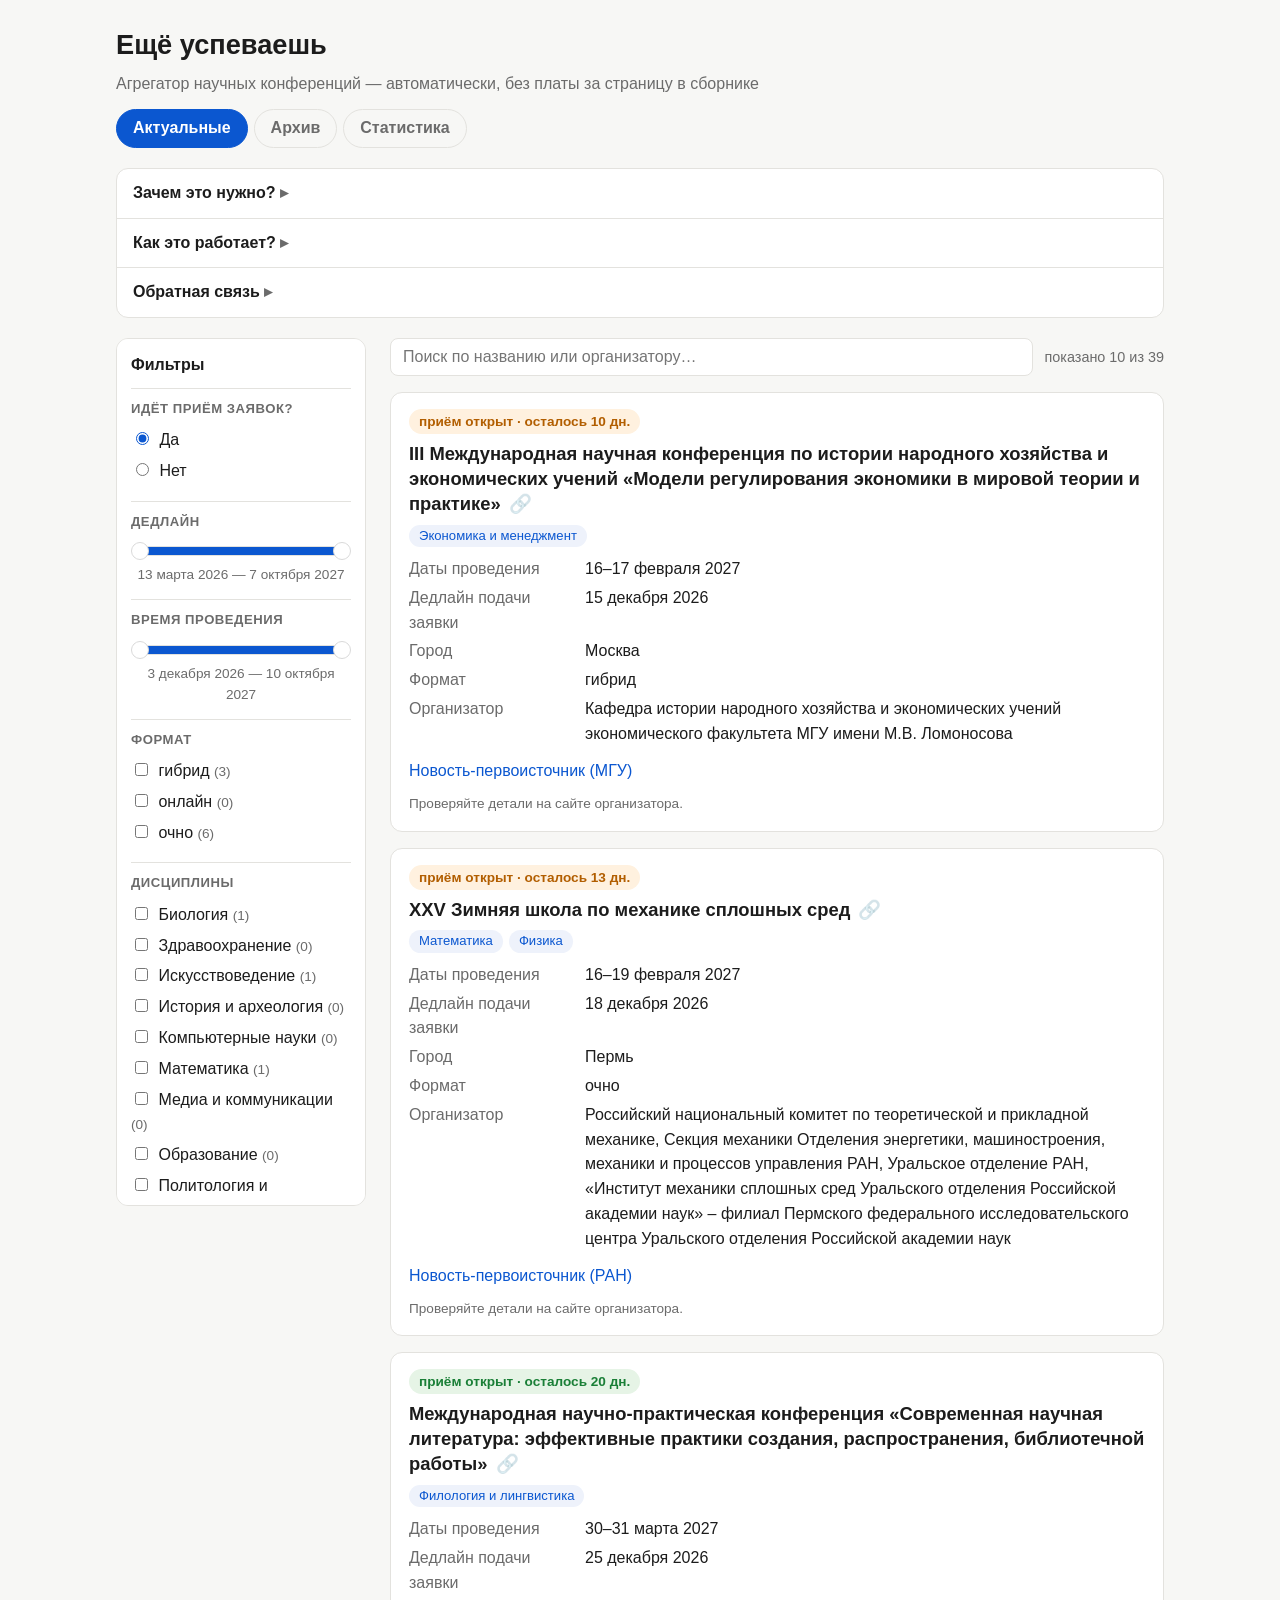
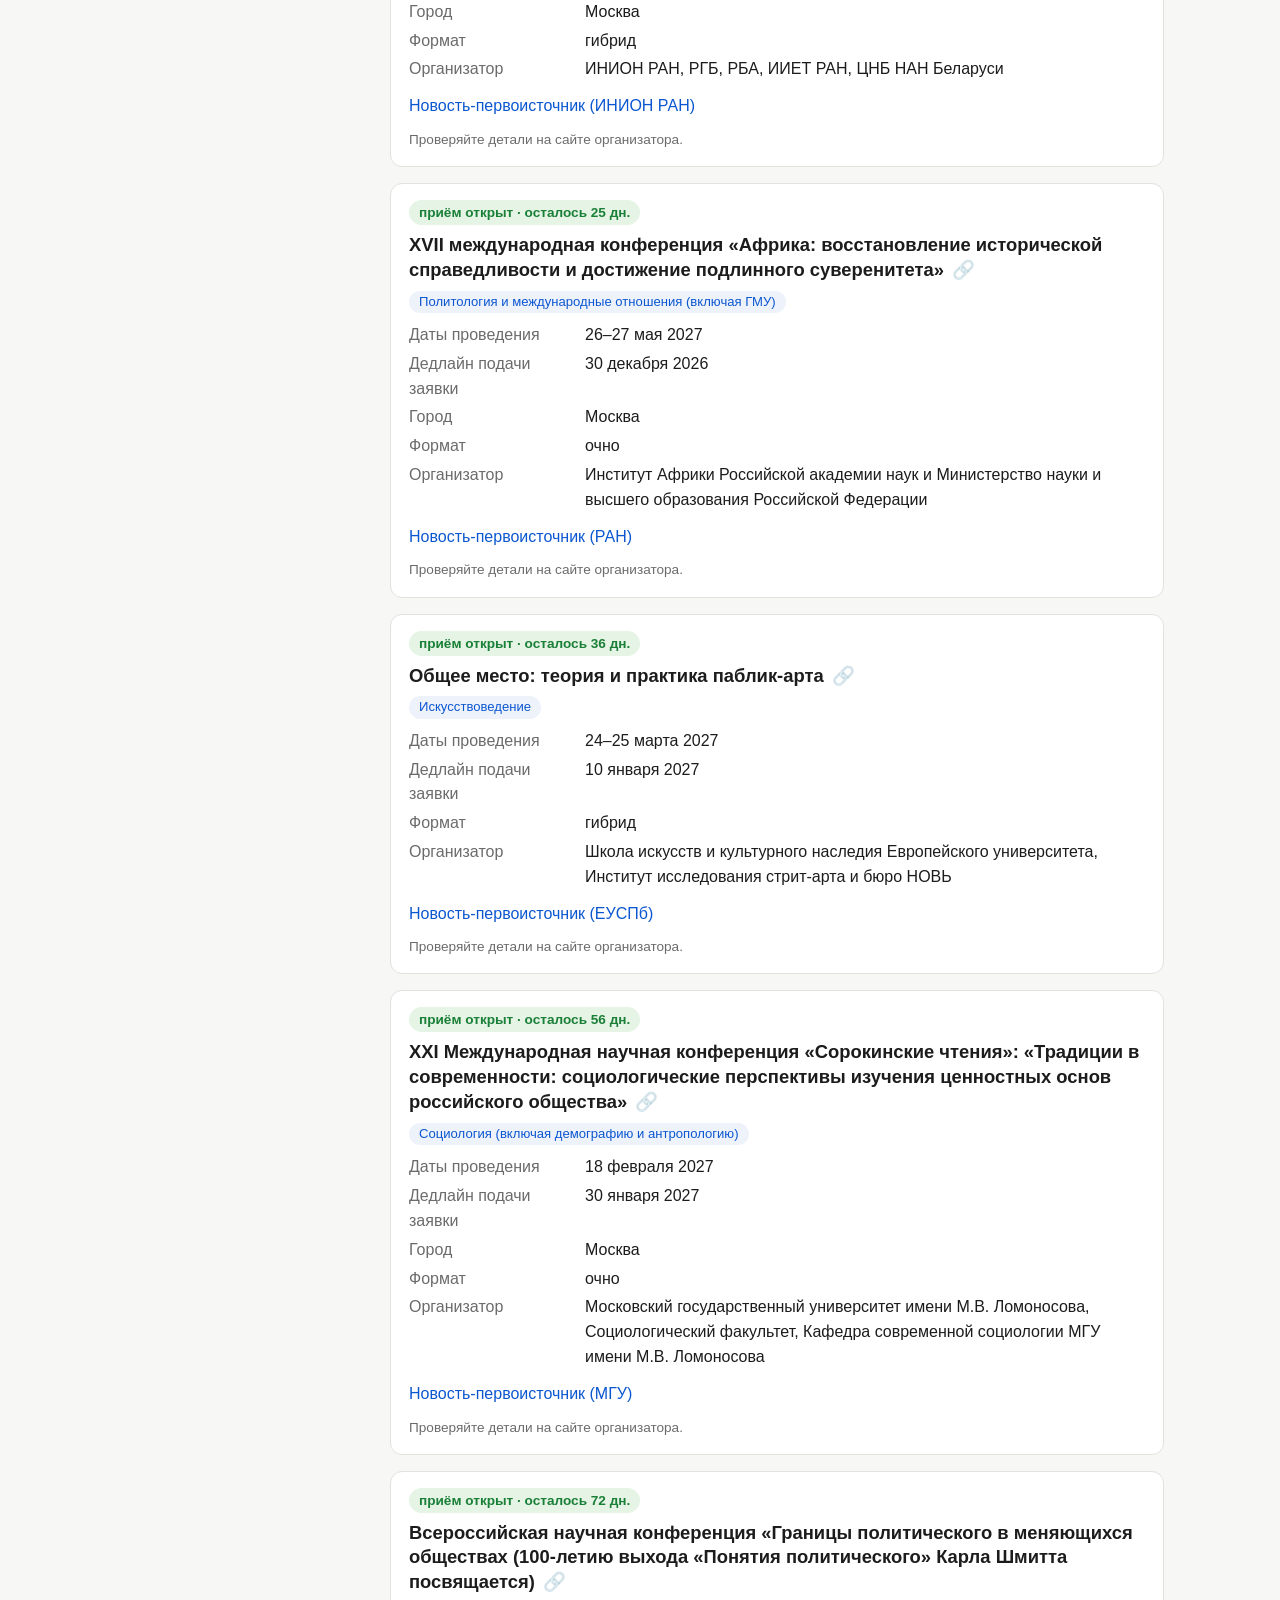
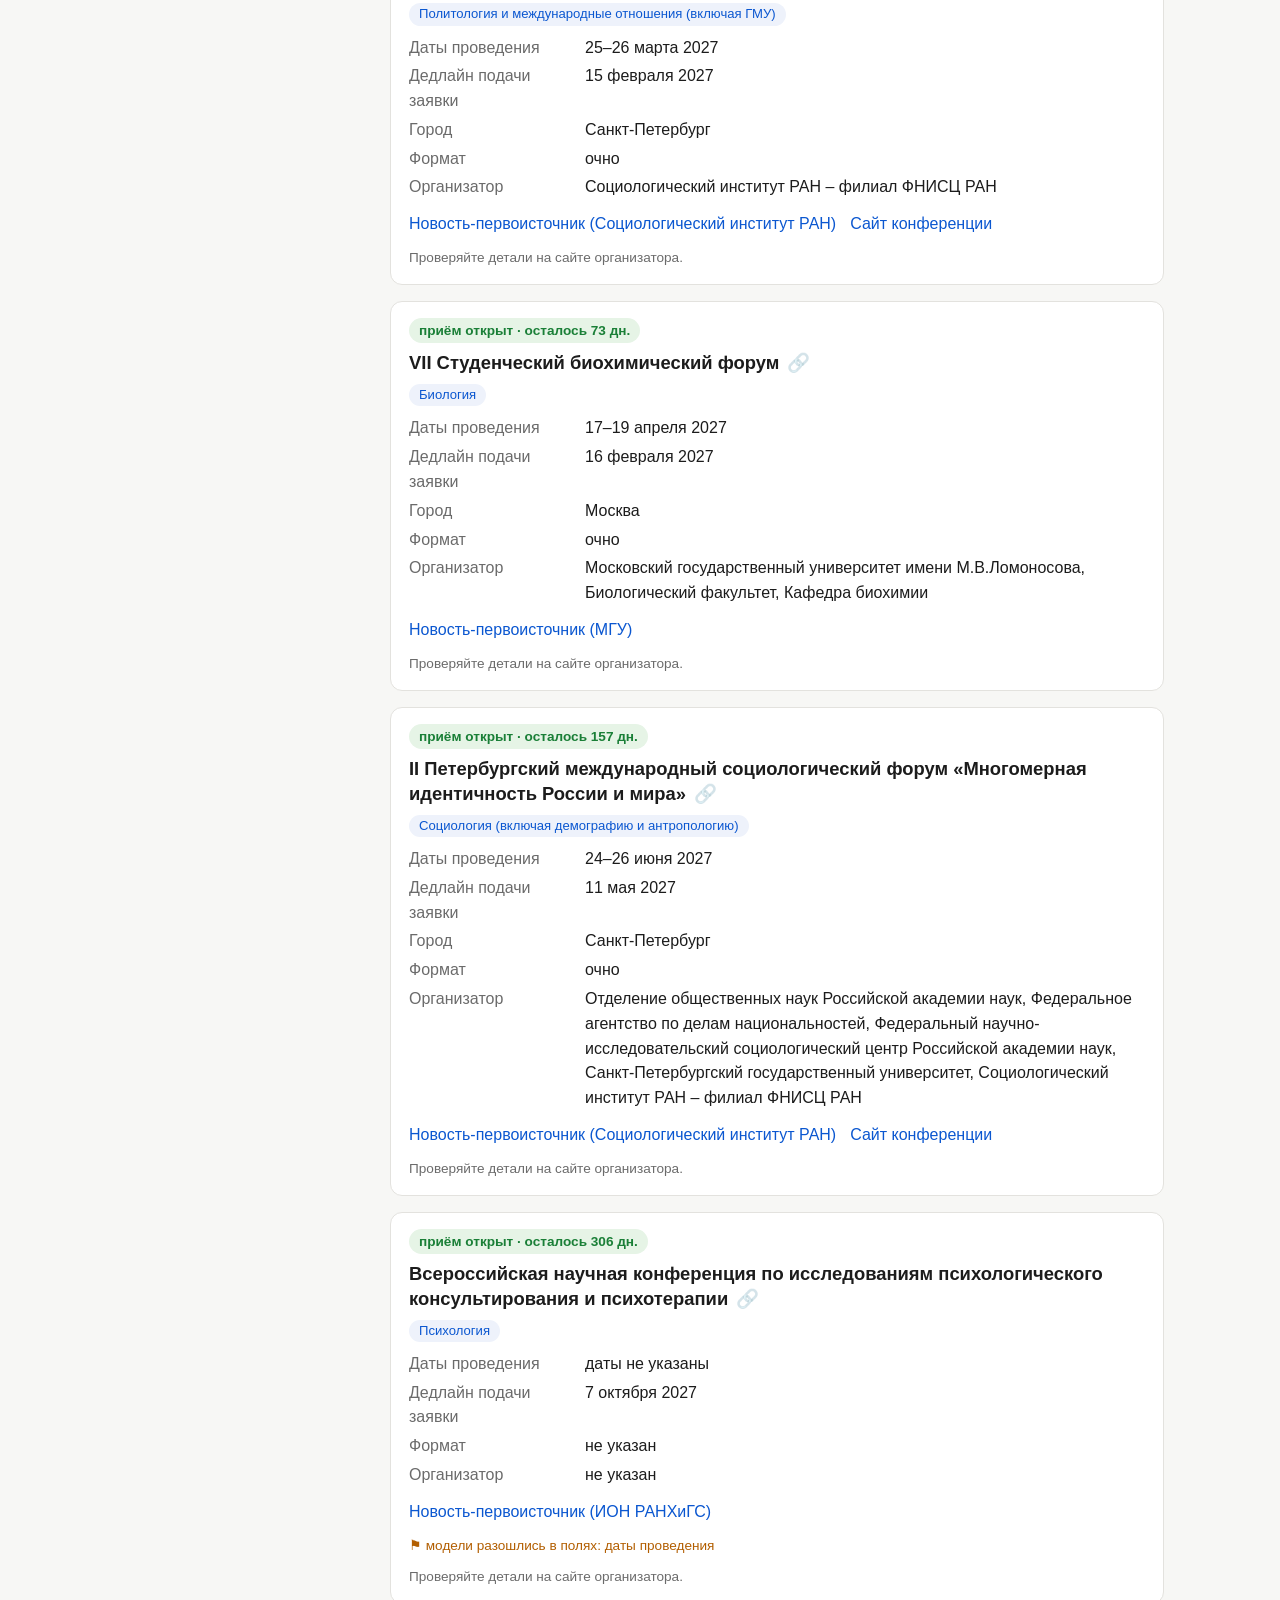
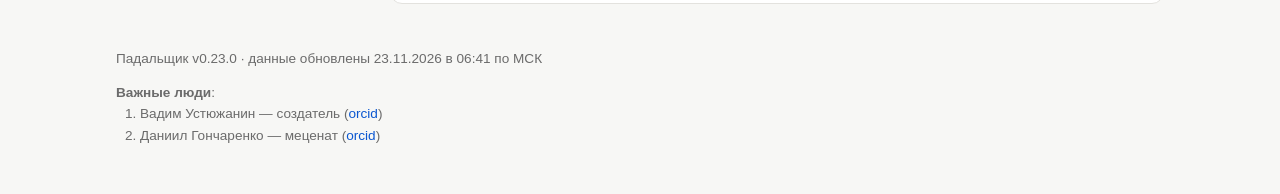
==== commit 0dd945cf: "Ежедневное обновление: 2026-11-23 06:41 MSK" ====
--- a/docs/index.html
+++ b/docs/index.html
@@ -101,7 +101,7 @@
     <p>База пополняется автоматически — примерно раз в день.</p>
 
     <p>Используемые источники (будут пополняться): <span id="src-list"><a href="https://eusp.org/news" target="_blank" rel="noopener">ЕУСПб</a>, <a href="https://www.hse.ru/news/announcements/scientific_actions/" target="_blank" rel="noopener">НИУ ВШЭ</a>, <a href="https://spb.hse.ru/announcements/" target="_blank" rel="noopener">НИУ ВШЭ (СПб)</a>, <a href="https://perm.hse.ru/news/announcements/scientific_actions/" target="_blank" rel="noopener">НИУ ВШЭ (Пермь)</a>, <a href="https://news.itmo.ru/ru/events/" target="_blank" rel="noopener">ИТМО</a>, <a href="https://mgimo.ru/about/news/announce/" target="_blank" rel="noopener">МГИМО</a>, <a href="https://msu.ru/science/allevents.html" target="_blank" rel="noopener">МГУ</a>, <a href="https://socinst.ru/events" target="_blank" rel="noopener">Социологический институт РАН</a>, <a href="https://inion.ru/ru/about/news/?category=4" target="_blank" rel="noopener">ИНИОН РАН</a>, <a href="https://ion.ranepa.ru/announcement/" target="_blank" rel="noopener">ИОН РАНХиГС</a>, <a href="https://www.rsuh.ru/anons/" target="_blank" rel="noopener">РГГУ</a>, <a href="https://news.tsu.ru/calendar-of-events/" target="_blank" rel="noopener">ТГУ</a>, <a href="https://lcsr.hse.ru/news/" target="_blank" rel="noopener">ЦенСИБ НИУ ВШЭ</a>, <a href="https://new.ras.ru/press-center/events-additional/" target="_blank" rel="noopener">РАН</a>, <a href="https://events.spbu.ru/" target="_blank" rel="noopener">СПбГУ</a>, <a href="https://mipt.ru/institute/events" target="_blank" rel="noopener">МФТИ</a>, <a href="https://urfu.ru/get-news/ru/news/?cols=3&amp;pid=53%2C11367%2C30302&amp;categories=1%2C10%2C12%2C130%2C155%2C2%2C212%2C232%2C27%2C277%2C3%2C329%2C33%2C380%2C381%2C4%2C5%2C52%2C6%2C8%2C9%2C90%2C93%2C96&amp;fullmode=1&amp;offset=0&amp;rows=100&amp;selected=0&amp;page=54&amp;show_categories=1" target="_blank" rel="noopener">УрФУ</a>, <a href="https://www.iccaras.ru/meropriyatiya.html" target="_blank" rel="noopener">ИКСА РАН</a>, <a href="https://iea-ras.ru/?cat=56" target="_blank" rel="noopener">ИЭА РАН</a>, <a href="https://www.hse.ru/science/HSEconf" target="_blank" rel="noopener">НИУ ВШЭ (конференции)</a>, <a href="https://iling.spb.ru/conferences" target="_blank" rel="noopener">ИЛИ РАН</a></span><p>
-  <p id="about-generated" class="muted">В базе 257 конференций. Данные обновлены 22.11.2026 в 06:02 по МСК.</p>
+  <p id="about-generated" class="muted">В базе 257 конференций. Данные обновлены 23.11.2026 в 06:41 по МСК.</p>
   </div>
 </details>
 
@@ -150,29 +150,28 @@
   <div class="topbar">
     <input id="q" type="search" placeholder="Поиск по названию или организатору…"
            autocomplete="off">
-    <span id="counter" class="counter">показано 17 из 76</span>
+    <span id="counter" class="counter">показано 16 из 76</span>
   </div>
   <noscript><p class="muted">Без JavaScript работает только список ниже
   (конференции с открытым приёмом). Для фильтров и поиска откройте файл
   в браузере — например «Поделиться → открыть в Safari/Chrome».</p></noscript>
   <div id="list">
-<article class="card" id="c-9d3dc42caa27"><span class="badge red">приём открыт · осталось 0 дн.</span><h2>Физическая культура и спорт в системе образования: инновации и перспективы развития<a class="permalink" href="#c-9d3dc42caa27" title="Постоянная ссылка на карточку">#</a></h2><p class="chips"><span class="chip">Физика</span><span class="chip">Образование</span></p><div class="rows"><div class="row"><span class="label">Даты проведения</span><span class="value">26–27 ноября 2026</span></div><div class="row"><span class="label">Дедлайн подачи заявки</span><span class="value">22 ноября 2026</span></div><div class="row"><span class="label">Город</span><span class="value">Санкт-Петербург</span></div><div class="row"><span class="label">Формат</span><span class="value">онлайн</span></div><div class="row"><span class="label">Организатор</span><span class="value">Санкт-Петербургский государственный университет</span></div></div><p class="links"><a href="https://events.spbu.ru/fizcult" target="_blank" rel="noopener">Новость-первоисточник (СПбГУ)</a></p><p class="check">Проверяйте детали на сайте организатора.</p></article>
-<article class="card" id="c-2684fab29c00"><span class="badge red">приём открыт · осталось 3 дн.</span><h2>История современной России: методологические подходы, источниковая база, историографические дискуссии и новые исследовательские инструменты<a class="permalink" href="#c-2684fab29c00" title="Постоянная ссылка на карточку">#</a></h2><p class="chips"><span class="chip">История и археология</span></p><div class="rows"><div class="row"><span class="label">Даты проведения</span><span class="value">30 ноября 2026</span></div><div class="row"><span class="label">Дедлайн подачи заявки</span><span class="value">25 ноября 2026</span></div><div class="row"><span class="label">Город</span><span class="value">Москва</span></div><div class="row"><span class="label">Формат</span><span class="value">очно</span></div><div class="row"><span class="label">Организатор</span><span class="value">кафедра истории России новейшего времени и Учебно-научный центр «Новая Россия. История постсоветской России» РГГУ</span></div></div><p class="links"><a href="https://www.rsuh.ru/anons/ot-perestroyki-do-sovremennosti-v-rggu-obsudyat-novye-podkhody-k-izucheniyu-istorii-rossii/" target="_blank" rel="noopener">Новость-первоисточник (РГГУ)</a></p><p class="check">Проверяйте детали на сайте организатора.</p></article>
-<article class="card" id="c-8170975f25a0"><span class="badge red">приём открыт · осталось 3 дн.</span><h2>VII Всероссийская конференция молодых ученых-лингвистов «Традиционное и новое: проблемы и перспективы лингвистики и лингводидактики в условиях культурного взаимодействия»<a class="permalink" href="#c-8170975f25a0" title="Постоянная ссылка на карточку">#</a></h2><p class="chips"><span class="chip">Образование</span><span class="chip">Филология и лингвистика</span></p><div class="rows"><div class="row"><span class="label">Даты проведения</span><span class="value">9–11 декабря 2026</span></div><div class="row"><span class="label">Дедлайн подачи заявки</span><span class="value">25 ноября 2026</span></div><div class="row"><span class="label">Город</span><span class="value">Санкт-Петербург</span></div><div class="row"><span class="label">Формат</span><span class="value">гибрид</span></div><div class="row"><span class="label">Организатор</span><span class="value">Кафедра иностранных языков и лингводидактики Санкт-Петербургского государственного университета</span></div></div><p class="links"><a href="https://events.spbu.ru/konferenciya-molodyh-uchenyh-lingvistov" target="_blank" rel="noopener">Новость-первоисточник (СПбГУ)</a><a href="https://events.spbu.ru/konferenciya-molodyh-uchenyh-lingvistov" target="_blank" rel="noopener">Сайт конференции</a></p><p class="check">Проверяйте детали на сайте организатора.</p></article>
-<article class="card" id="c-2348f4f6c593"><span class="badge red">приём открыт · осталось 3 дн.</span><h2>Х Чтения памяти В.Т. Лисовского «Молодежь как субъект социальных отношений: от мировоззренческих установок к деятельности»<a class="permalink" href="#c-2348f4f6c593" title="Постоянная ссылка на карточку">#</a></h2><p class="chips"><span class="chip">Социология (включая демографию и антропологию)</span></p><div class="rows"><div class="row"><span class="label">Даты проведения</span><span class="value">17–18 декабря 2026</span></div><div class="row"><span class="label">Дедлайн подачи заявки</span><span class="value">25 ноября 2026</span></div><div class="row"><span class="label">Город</span><span class="value">Санкт-Петербург</span></div><div class="row"><span class="label">Формат</span><span class="value">очно</span></div><div class="row"><span class="label">Организатор</span><span class="value">Научный совет «Демографическое развитие и демографическая политика Российской Федерации» Федеральный научно-исследовательский социологический центр Российской академии наук Координационный центр развития кадрового потенциала в области демографии Санкт-Петербургский центр развития кадрового потенциала в области демографии</span></div></div><p class="links"><a href="https://socinst.ru/conferences/youngsoc2026/#files" target="_blank" rel="noopener">Новость-первоисточник (Социологический институт РАН)</a></p><p class="check">Проверяйте детали на сайте организатора.</p></article>
-<article class="card" id="c-069454ec525b"><span class="badge orange">приём открыт · осталось 9 дн.</span><h2>The 8th International Conference «Topical Issues of International Political Geography»<a class="permalink" href="#c-069454ec525b" title="Постоянная ссылка на карточку">#</a></h2><p class="chips"><span class="chip">Политология и международные отношения (включая ГМУ)</span></p><div class="rows"><div class="row"><span class="label">Даты проведения</span><span class="value">25–26 декабря 2026</span></div><div class="row"><span class="label">Дедлайн подачи заявки</span><span class="value">1 декабря 2026</span></div><div class="row"><span class="label">Город</span><span class="value">Санкт-Петербург</span></div><div class="row"><span class="label">Формат</span><span class="value">очно</span></div><div class="row"><span class="label">Организатор</span><span class="value">Социологический институт РАН – филиал ФНИСЦ РАН</span></div></div><p class="links"><a href="https://socinst.ru/conferences/tipg2026/#files" target="_blank" rel="noopener">Новость-первоисточник (Социологический институт РАН)</a></p><p class="check">Проверяйте детали на сайте организатора.</p></article>
-<article class="card" id="c-153fb4ed3524"><span class="badge orange">приём открыт · осталось 9 дн.</span><h2>Студенческая научно-практическая конференция им. Л.Л. Любимова<a class="permalink" href="#c-153fb4ed3524" title="Постоянная ссылка на карточку">#</a></h2><p class="chips"><span class="chip">Экономика и менеджмент</span><span class="chip">Право</span><span class="chip">История и археология</span><span class="chip">Филология и лингвистика</span></p><div class="rows"><div class="row"><span class="label">Даты проведения</span><span class="value">25 января 2027</span></div><div class="row"><span class="label">Дедлайн подачи заявки</span><span class="value">1 декабря 2026</span></div><div class="row"><span class="label">Город</span><span class="value">Пермь</span></div><div class="row"><span class="label">Формат</span><span class="value">очно</span></div><div class="row"><span class="label">Организатор</span><span class="value">НИУ ВШЭ – Пермь</span></div></div><p class="links"><a href="https://perm.hse.ru/lyubimov/" target="_blank" rel="noopener">Новость-первоисточник (НИУ ВШЭ (Пермь))</a></p><p class="check">Проверяйте детали на сайте организатора.</p></article>
-<article class="card" id="c-cca808c46c72"><span class="badge orange">приём открыт · осталось 12 дн.</span><h2>Молодежная Арктическая научная сессия<a class="permalink" href="#c-cca808c46c72" title="Постоянная ссылка на карточку">#</a></h2><p class="chips"><span class="chip">Биология</span><span class="chip">Экономика и менеджмент</span></p><div class="rows"><div class="row"><span class="label">Даты проведения</span><span class="value">2–3 февраля 2027</span></div><div class="row"><span class="label">Дедлайн подачи заявки</span><span class="value">4 декабря 2026</span></div><div class="row"><span class="label">Город</span><span class="value">Санкт-Петербург</span></div><div class="row"><span class="label">Формат</span><span class="value">очно</span></div><div class="row"><span class="label">Организатор</span><span class="value">Санкт-Петербургский государственный университет</span></div></div><p class="links"><a href="https://events.spbu.ru/molodezhnaya-arkticheskaya-nauchnaya-sessiya" target="_blank" rel="noopener">Новость-первоисточник (СПбГУ)</a></p><p class="flags">⚑ модели разошлись в полях: дедлайн подачи заявки</p><p class="check">Проверяйте детали на сайте организатора.</p></article>
-<article class="card" id="c-f69c9c8b48c7"><span class="badge green">приём открыт · осталось 23 дн.</span><h2>III Международная научная конференция по истории народного хозяйства и экономических учений «Модели регулирования экономики в мировой теории и практике»<a class="permalink" href="#c-f69c9c8b48c7" title="Постоянная ссылка на карточку">#</a></h2><p class="chips"><span class="chip">Экономика и менеджмент</span></p><div class="rows"><div class="row"><span class="label">Даты проведения</span><span class="value">16–17 февраля 2027</span></div><div class="row"><span class="label">Дедлайн подачи заявки</span><span class="value">15 декабря 2026</span></div><div class="row"><span class="label">Город</span><span class="value">Москва</span></div><div class="row"><span class="label">Формат</span><span class="value">гибрид</span></div><div class="row"><span class="label">Организатор</span><span class="value">Кафедра истории народного хозяйства и экономических учений экономического факультета МГУ имени М.В. Ломоносова</span></div></div><p class="links"><a href="https://conf.msu.ru/rus/event/10349/" target="_blank" rel="noopener">Новость-первоисточник (МГУ)</a></p><p class="check">Проверяйте детали на сайте организатора.</p></article>
-<article class="card" id="c-205ee2fa6d70"><span class="badge green">приём открыт · осталось 26 дн.</span><h2>XXV Зимняя школа по механике сплошных сред<a class="permalink" href="#c-205ee2fa6d70" title="Постоянная ссылка на карточку">#</a></h2><p class="chips"><span class="chip">Математика</span><span class="chip">Физика</span></p><div class="rows"><div class="row"><span class="label">Даты проведения</span><span class="value">16–19 февраля 2027</span></div><div class="row"><span class="label">Дедлайн подачи заявки</span><span class="value">18 декабря 2026</span></div><div class="row"><span class="label">Город</span><span class="value">Пермь</span></div><div class="row"><span class="label">Формат</span><span class="value">очно</span></div><div class="row"><span class="label">Организатор</span><span class="value">Российский национальный комитет по теоретической и прикладной механике, Секция механики Отделения энергетики, машиностроения, механики и процессов управления РАН, Уральское отделение РАН, «Институт механики сплошных сред Уральского отделения Российской академии наук» – филиал Пермского федерального исследовательского центра Уральского отделения Российской академии наук</span></div></div><p class="links"><a href="https://new.ras.ru/press-center/events-additional/xxv-zimnyaya-shkola-po-mekhanike-sploshnykh-sred/" target="_blank" rel="noopener">Новость-первоисточник (РАН)</a></p><p class="check">Проверяйте детали на сайте организатора.</p></article>
-<article class="card" id="c-4a56b7786491"><span class="badge green">приём открыт · осталось 33 дн.</span><h2>Международная научно-практическая конференция «Современная научная литература: эффективные практики создания, распространения, библиотечной работы»<a class="permalink" href="#c-4a56b7786491" title="Постоянная ссылка на карточку">#</a></h2><p class="chips"><span class="chip">Филология и лингвистика</span></p><div class="rows"><div class="row"><span class="label">Даты проведения</span><span class="value">30–31 марта 2027</span></div><div class="row"><span class="label">Дедлайн подачи заявки</span><span class="value">25 декабря 2026</span></div><div class="row"><span class="label">Город</span><span class="value">Москва</span></div><div class="row"><span class="label">Формат</span><span class="value">гибрид</span></div><div class="row"><span class="label">Организатор</span><span class="value">ИНИОН РАН, РГБ, РБА, ИИЕТ РАН, ЦНБ НАН Беларуси</span></div></div><p class="links"><a href="https://inion.ru/ru/about/news/konferentciia-sovremennaia-nauchnaia-literatura-effektivnye-praktiki-sozdaniia-rasprostraneniia-bibliotechnoi-raboty-anons/" target="_blank" rel="noopener">Новость-первоисточник (ИНИОН РАН)</a></p><p class="check">Проверяйте детали на сайте организатора.</p></article>
-<article class="card" id="c-4d2dd4605d40"><span class="badge green">приём открыт · осталось 38 дн.</span><h2>ХVII международная конференция «Африка: восстановление исторической справедливости и достижение подлинного суверенитета»<a class="permalink" href="#c-4d2dd4605d40" title="Постоянная ссылка на карточку">#</a></h2><p class="chips"><span class="chip">Политология и международные отношения (включая ГМУ)</span></p><div class="rows"><div class="row"><span class="label">Даты проведения</span><span class="value">26–27 мая 2027</span></div><div class="row"><span class="label">Дедлайн подачи заявки</span><span class="value">30 декабря 2026</span></div><div class="row"><span class="label">Город</span><span class="value">Москва</span></div><div class="row"><span class="label">Формат</span><span class="value">очно</span></div><div class="row"><span class="label">Организатор</span><span class="value">Институт Африки Российской академии наук и Министерство науки и высшего образования Российской Федерации</span></div></div><p class="links"><a href="https://new.ras.ru/press-center/events-additional/khvii-mezhdunarodnaya-konferentsiya-afrika-vosstanovlenie-istoricheskoy-spravedlivosti-i-dostizhenie/" target="_blank" rel="noopener">Новость-первоисточник (РАН)</a></p><p class="check">Проверяйте детали на сайте организатора.</p></article>
-<article class="card" id="c-97289dfbcc22"><span class="badge green">приём открыт · осталось 49 дн.</span><h2>Общее место: теория и практика паблик-арта<a class="permalink" href="#c-97289dfbcc22" title="Постоянная ссылка на карточку">#</a></h2><p class="chips"><span class="chip">Искусствоведение</span></p><div class="rows"><div class="row"><span class="label">Даты проведения</span><span class="value">24–25 марта 2027</span></div><div class="row"><span class="label">Дедлайн подачи заявки</span><span class="value">10 января 2027</span></div><div class="row"><span class="label">Формат</span><span class="value">гибрид</span></div><div class="row"><span class="label">Организатор</span><span class="value">Школа искусств и культурного наследия Европейского университета, Институт исследования стрит-арта и бюро НОВЬ</span></div></div><p class="links"><a href="https://eusp.org/news/start-priema-zayavok-konferenciya-obschee-mesto-teoriya-i-praktika-pablik-arta" target="_blank" rel="noopener">Новость-первоисточник (ЕУСПб)</a></p><p class="check">Проверяйте детали на сайте организатора.</p></article>
-<article class="card" id="c-089e0b2d7b9c"><span class="badge green">приём открыт · осталось 69 дн.</span><h2>XXI Международная научная конференция «Сорокинские чтения»: «Традиции в современности: социологические перспективы изучения ценностных основ российского общества»<a class="permalink" href="#c-089e0b2d7b9c" title="Постоянная ссылка на карточку">#</a></h2><p class="chips"><span class="chip">Социология (включая демографию и антропологию)</span></p><div class="rows"><div class="row"><span class="label">Даты проведения</span><span class="value">18 февраля 2027</span></div><div class="row"><span class="label">Дедлайн подачи заявки</span><span class="value">30 января 2027</span></div><div class="row"><span class="label">Город</span><span class="value">Москва</span></div><div class="row"><span class="label">Формат</span><span class="value">очно</span></div><div class="row"><span class="label">Организатор</span><span class="value">Московский государственный университет имени М.В. Ломоносова, Социологический факультет, Кафедра современной социологии МГУ имени М.В. Ломоносова</span></div></div><p class="links"><a href="https://conf.msu.ru/rus/event/10753/" target="_blank" rel="noopener">Новость-первоисточник (МГУ)</a></p><p class="check">Проверяйте детали на сайте организатора.</p></article>
-<article class="card" id="c-50960fe2d03c"><span class="badge green">приём открыт · осталось 85 дн.</span><h2>Всероссийская научная конференция «Границы политического в меняющихся обществах (100-летию выхода «Понятия политического» Карла Шмитта посвящается)<a class="permalink" href="#c-50960fe2d03c" title="Постоянная ссылка на карточку">#</a></h2><p class="chips"><span class="chip">Политология и международные отношения (включая ГМУ)</span></p><div class="rows"><div class="row"><span class="label">Даты проведения</span><span class="value">25–26 марта 2027</span></div><div class="row"><span class="label">Дедлайн подачи заявки</span><span class="value">15 февраля 2027</span></div><div class="row"><span class="label">Город</span><span class="value">Санкт-Петербург</span></div><div class="row"><span class="label">Формат</span><span class="value">очно</span></div><div class="row"><span class="label">Организатор</span><span class="value">Социологический институт РАН – филиал ФНИСЦ РАН</span></div></div><p class="links"><a href="https://socinst.ru/conferences/politicalborders2027/#files" target="_blank" rel="noopener">Новость-первоисточник (Социологический институт РАН)</a><a href="https://forms.socinst.ru/form/view?id=20" target="_blank" rel="noopener">Сайт конференции</a></p><p class="check">Проверяйте детали на сайте организатора.</p></article>
-<article class="card" id="c-40b8909ab088"><span class="badge green">приём открыт · осталось 86 дн.</span><h2>VII Студенческий биохимический форум<a class="permalink" href="#c-40b8909ab088" title="Постоянная ссылка на карточку">#</a></h2><p class="chips"><span class="chip">Биология</span></p><div class="rows"><div class="row"><span class="label">Даты проведения</span><span class="value">17–19 апреля 2027</span></div><div class="row"><span class="label">Дедлайн подачи заявки</span><span class="value">16 февраля 2027</span></div><div class="row"><span class="label">Город</span><span class="value">Москва</span></div><div class="row"><span class="label">Формат</span><span class="value">очно</span></div><div class="row"><span class="label">Организатор</span><span class="value">Московский государственный университет имени М.В.Ломоносова, Биологический факультет, Кафедра биохимии</span></div></div><p class="links"><a href="https://conf.msu.ru/rus/event/10531/" target="_blank" rel="noopener">Новость-первоисточник (МГУ)</a></p><p class="check">Проверяйте детали на сайте организатора.</p></article>
-<article class="card" id="c-b1d03144e037"><span class="badge green">приём открыт · осталось 170 дн.</span><h2>II Петербургский международный социологический форум «Многомерная идентичность России и мира»<a class="permalink" href="#c-b1d03144e037" title="Постоянная ссылка на карточку">#</a></h2><p class="chips"><span class="chip">Социология (включая демографию и антропологию)</span></p><div class="rows"><div class="row"><span class="label">Даты проведения</span><span class="value">24–26 июня 2027</span></div><div class="row"><span class="label">Дедлайн подачи заявки</span><span class="value">11 мая 2027</span></div><div class="row"><span class="label">Город</span><span class="value">Санкт-Петербург</span></div><div class="row"><span class="label">Формат</span><span class="value">очно</span></div><div class="row"><span class="label">Организатор</span><span class="value">Отделение общественных наук Российской академии наук, Федеральное агентство по делам национальностей, Федеральный научно-исследовательский социологический центр Российской академии наук, Санкт-Петербургский государственный университет, Социологический институт РАН – филиал ФНИСЦ РАН</span></div></div><p class="links"><a href="https://socinst.ru/conferences/socforum2027/#files" target="_blank" rel="noopener">Новость-первоисточник (Социологический институт РАН)</a><a href="https://socinst.ru/conferences/socforum2027" target="_blank" rel="noopener">Сайт конференции</a></p><p class="check">Проверяйте детали на сайте организатора.</p></article>
-<article class="card" id="c-c9be6bfbc5b4"><span class="badge green">приём открыт · осталось 319 дн.</span><h2>Всероссийская научная конференция по исследованиям психологического консультирования и психотерапии<a class="permalink" href="#c-c9be6bfbc5b4" title="Постоянная ссылка на карточку">#</a></h2><p class="chips"><span class="chip">Психология</span></p><div class="rows"><div class="row"><span class="label">Даты проведения</span><span class="value">даты не указаны</span></div><div class="row"><span class="label">Дедлайн подачи заявки</span><span class="value">7 октября 2027</span></div><div class="row"><span class="label">Формат</span><span class="value">не указан</span></div><div class="row"><span class="label">Организатор</span><span class="value">не указан</span></div></div><p class="links"><a href="https://ion.ranepa.ru/announcement/vserossiyskaya-nauchnaya-konferentsiya-po-issledovaniyam-psikhologicheskogo-konsultirovaniya-i-psikh/" target="_blank" rel="noopener">Новость-первоисточник (ИОН РАНХиГС)</a></p><p class="flags">⚑ модели разошлись в полях: даты проведения</p><p class="check">Проверяйте детали на сайте организатора.</p></article>
+<article class="card" id="c-2684fab29c00"><span class="badge red">приём открыт · осталось 2 дн.</span><h2>История современной России: методологические подходы, источниковая база, историографические дискуссии и новые исследовательские инструменты<a class="permalink" href="#c-2684fab29c00" title="Постоянная ссылка на карточку">#</a></h2><p class="chips"><span class="chip">История и археология</span></p><div class="rows"><div class="row"><span class="label">Даты проведения</span><span class="value">30 ноября 2026</span></div><div class="row"><span class="label">Дедлайн подачи заявки</span><span class="value">25 ноября 2026</span></div><div class="row"><span class="label">Город</span><span class="value">Москва</span></div><div class="row"><span class="label">Формат</span><span class="value">очно</span></div><div class="row"><span class="label">Организатор</span><span class="value">кафедра истории России новейшего времени и Учебно-научный центр «Новая Россия. История постсоветской России» РГГУ</span></div></div><p class="links"><a href="https://www.rsuh.ru/anons/ot-perestroyki-do-sovremennosti-v-rggu-obsudyat-novye-podkhody-k-izucheniyu-istorii-rossii/" target="_blank" rel="noopener">Новость-первоисточник (РГГУ)</a></p><p class="check">Проверяйте детали на сайте организатора.</p></article>
+<article class="card" id="c-8170975f25a0"><span class="badge red">приём открыт · осталось 2 дн.</span><h2>VII Всероссийская конференция молодых ученых-лингвистов «Традиционное и новое: проблемы и перспективы лингвистики и лингводидактики в условиях культурного взаимодействия»<a class="permalink" href="#c-8170975f25a0" title="Постоянная ссылка на карточку">#</a></h2><p class="chips"><span class="chip">Образование</span><span class="chip">Филология и лингвистика</span></p><div class="rows"><div class="row"><span class="label">Даты проведения</span><span class="value">9–11 декабря 2026</span></div><div class="row"><span class="label">Дедлайн подачи заявки</span><span class="value">25 ноября 2026</span></div><div class="row"><span class="label">Город</span><span class="value">Санкт-Петербург</span></div><div class="row"><span class="label">Формат</span><span class="value">гибрид</span></div><div class="row"><span class="label">Организатор</span><span class="value">Кафедра иностранных языков и лингводидактики Санкт-Петербургского государственного университета</span></div></div><p class="links"><a href="https://events.spbu.ru/konferenciya-molodyh-uchenyh-lingvistov" target="_blank" rel="noopener">Новость-первоисточник (СПбГУ)</a><a href="https://events.spbu.ru/konferenciya-molodyh-uchenyh-lingvistov" target="_blank" rel="noopener">Сайт конференции</a></p><p class="check">Проверяйте детали на сайте организатора.</p></article>
+<article class="card" id="c-2348f4f6c593"><span class="badge red">приём открыт · осталось 2 дн.</span><h2>Х Чтения памяти В.Т. Лисовского «Молодежь как субъект социальных отношений: от мировоззренческих установок к деятельности»<a class="permalink" href="#c-2348f4f6c593" title="Постоянная ссылка на карточку">#</a></h2><p class="chips"><span class="chip">Социология (включая демографию и антропологию)</span></p><div class="rows"><div class="row"><span class="label">Даты проведения</span><span class="value">17–18 декабря 2026</span></div><div class="row"><span class="label">Дедлайн подачи заявки</span><span class="value">25 ноября 2026</span></div><div class="row"><span class="label">Город</span><span class="value">Санкт-Петербург</span></div><div class="row"><span class="label">Формат</span><span class="value">очно</span></div><div class="row"><span class="label">Организатор</span><span class="value">Научный совет «Демографическое развитие и демографическая политика Российской Федерации» Федеральный научно-исследовательский социологический центр Российской академии наук Координационный центр развития кадрового потенциала в области демографии Санкт-Петербургский центр развития кадрового потенциала в области демографии</span></div></div><p class="links"><a href="https://socinst.ru/conferences/youngsoc2026/#files" target="_blank" rel="noopener">Новость-первоисточник (Социологический институт РАН)</a></p><p class="check">Проверяйте детали на сайте организатора.</p></article>
+<article class="card" id="c-069454ec525b"><span class="badge orange">приём открыт · осталось 8 дн.</span><h2>The 8th International Conference «Topical Issues of International Political Geography»<a class="permalink" href="#c-069454ec525b" title="Постоянная ссылка на карточку">#</a></h2><p class="chips"><span class="chip">Политология и международные отношения (включая ГМУ)</span></p><div class="rows"><div class="row"><span class="label">Даты проведения</span><span class="value">25–26 декабря 2026</span></div><div class="row"><span class="label">Дедлайн подачи заявки</span><span class="value">1 декабря 2026</span></div><div class="row"><span class="label">Город</span><span class="value">Санкт-Петербург</span></div><div class="row"><span class="label">Формат</span><span class="value">очно</span></div><div class="row"><span class="label">Организатор</span><span class="value">Социологический институт РАН – филиал ФНИСЦ РАН</span></div></div><p class="links"><a href="https://socinst.ru/conferences/tipg2026/#files" target="_blank" rel="noopener">Новость-первоисточник (Социологический институт РАН)</a></p><p class="check">Проверяйте детали на сайте организатора.</p></article>
+<article class="card" id="c-153fb4ed3524"><span class="badge orange">приём открыт · осталось 8 дн.</span><h2>Студенческая научно-практическая конференция им. Л.Л. Любимова<a class="permalink" href="#c-153fb4ed3524" title="Постоянная ссылка на карточку">#</a></h2><p class="chips"><span class="chip">Экономика и менеджмент</span><span class="chip">Право</span><span class="chip">История и археология</span><span class="chip">Филология и лингвистика</span></p><div class="rows"><div class="row"><span class="label">Даты проведения</span><span class="value">25 января 2027</span></div><div class="row"><span class="label">Дедлайн подачи заявки</span><span class="value">1 декабря 2026</span></div><div class="row"><span class="label">Город</span><span class="value">Пермь</span></div><div class="row"><span class="label">Формат</span><span class="value">очно</span></div><div class="row"><span class="label">Организатор</span><span class="value">НИУ ВШЭ – Пермь</span></div></div><p class="links"><a href="https://perm.hse.ru/lyubimov/" target="_blank" rel="noopener">Новость-первоисточник (НИУ ВШЭ (Пермь))</a></p><p class="check">Проверяйте детали на сайте организатора.</p></article>
+<article class="card" id="c-cca808c46c72"><span class="badge orange">приём открыт · осталось 11 дн.</span><h2>Молодежная Арктическая научная сессия<a class="permalink" href="#c-cca808c46c72" title="Постоянная ссылка на карточку">#</a></h2><p class="chips"><span class="chip">Биология</span><span class="chip">Экономика и менеджмент</span></p><div class="rows"><div class="row"><span class="label">Даты проведения</span><span class="value">2–3 февраля 2027</span></div><div class="row"><span class="label">Дедлайн подачи заявки</span><span class="value">4 декабря 2026</span></div><div class="row"><span class="label">Город</span><span class="value">Санкт-Петербург</span></div><div class="row"><span class="label">Формат</span><span class="value">очно</span></div><div class="row"><span class="label">Организатор</span><span class="value">Санкт-Петербургский государственный университет</span></div></div><p class="links"><a href="https://events.spbu.ru/molodezhnaya-arkticheskaya-nauchnaya-sessiya" target="_blank" rel="noopener">Новость-первоисточник (СПбГУ)</a></p><p class="flags">⚑ модели разошлись в полях: дедлайн подачи заявки</p><p class="check">Проверяйте детали на сайте организатора.</p></article>
+<article class="card" id="c-f69c9c8b48c7"><span class="badge green">приём открыт · осталось 22 дн.</span><h2>III Международная научная конференция по истории народного хозяйства и экономических учений «Модели регулирования экономики в мировой теории и практике»<a class="permalink" href="#c-f69c9c8b48c7" title="Постоянная ссылка на карточку">#</a></h2><p class="chips"><span class="chip">Экономика и менеджмент</span></p><div class="rows"><div class="row"><span class="label">Даты проведения</span><span class="value">16–17 февраля 2027</span></div><div class="row"><span class="label">Дедлайн подачи заявки</span><span class="value">15 декабря 2026</span></div><div class="row"><span class="label">Город</span><span class="value">Москва</span></div><div class="row"><span class="label">Формат</span><span class="value">гибрид</span></div><div class="row"><span class="label">Организатор</span><span class="value">Кафедра истории народного хозяйства и экономических учений экономического факультета МГУ имени М.В. Ломоносова</span></div></div><p class="links"><a href="https://conf.msu.ru/rus/event/10349/" target="_blank" rel="noopener">Новость-первоисточник (МГУ)</a></p><p class="check">Проверяйте детали на сайте организатора.</p></article>
+<article class="card" id="c-205ee2fa6d70"><span class="badge green">приём открыт · осталось 25 дн.</span><h2>XXV Зимняя школа по механике сплошных сред<a class="permalink" href="#c-205ee2fa6d70" title="Постоянная ссылка на карточку">#</a></h2><p class="chips"><span class="chip">Математика</span><span class="chip">Физика</span></p><div class="rows"><div class="row"><span class="label">Даты проведения</span><span class="value">16–19 февраля 2027</span></div><div class="row"><span class="label">Дедлайн подачи заявки</span><span class="value">18 декабря 2026</span></div><div class="row"><span class="label">Город</span><span class="value">Пермь</span></div><div class="row"><span class="label">Формат</span><span class="value">очно</span></div><div class="row"><span class="label">Организатор</span><span class="value">Российский национальный комитет по теоретической и прикладной механике, Секция механики Отделения энергетики, машиностроения, механики и процессов управления РАН, Уральское отделение РАН, «Институт механики сплошных сред Уральского отделения Российской академии наук» – филиал Пермского федерального исследовательского центра Уральского отделения Российской академии наук</span></div></div><p class="links"><a href="https://new.ras.ru/press-center/events-additional/xxv-zimnyaya-shkola-po-mekhanike-sploshnykh-sred/" target="_blank" rel="noopener">Новость-первоисточник (РАН)</a></p><p class="check">Проверяйте детали на сайте организатора.</p></article>
+<article class="card" id="c-4a56b7786491"><span class="badge green">приём открыт · осталось 32 дн.</span><h2>Международная научно-практическая конференция «Современная научная литература: эффективные практики создания, распространения, библиотечной работы»<a class="permalink" href="#c-4a56b7786491" title="Постоянная ссылка на карточку">#</a></h2><p class="chips"><span class="chip">Филология и лингвистика</span></p><div class="rows"><div class="row"><span class="label">Даты проведения</span><span class="value">30–31 марта 2027</span></div><div class="row"><span class="label">Дедлайн подачи заявки</span><span class="value">25 декабря 2026</span></div><div class="row"><span class="label">Город</span><span class="value">Москва</span></div><div class="row"><span class="label">Формат</span><span class="value">гибрид</span></div><div class="row"><span class="label">Организатор</span><span class="value">ИНИОН РАН, РГБ, РБА, ИИЕТ РАН, ЦНБ НАН Беларуси</span></div></div><p class="links"><a href="https://inion.ru/ru/about/news/konferentciia-sovremennaia-nauchnaia-literatura-effektivnye-praktiki-sozdaniia-rasprostraneniia-bibliotechnoi-raboty-anons/" target="_blank" rel="noopener">Новость-первоисточник (ИНИОН РАН)</a></p><p class="check">Проверяйте детали на сайте организатора.</p></article>
+<article class="card" id="c-4d2dd4605d40"><span class="badge green">приём открыт · осталось 37 дн.</span><h2>ХVII международная конференция «Африка: восстановление исторической справедливости и достижение подлинного суверенитета»<a class="permalink" href="#c-4d2dd4605d40" title="Постоянная ссылка на карточку">#</a></h2><p class="chips"><span class="chip">Политология и международные отношения (включая ГМУ)</span></p><div class="rows"><div class="row"><span class="label">Даты проведения</span><span class="value">26–27 мая 2027</span></div><div class="row"><span class="label">Дедлайн подачи заявки</span><span class="value">30 декабря 2026</span></div><div class="row"><span class="label">Город</span><span class="value">Москва</span></div><div class="row"><span class="label">Формат</span><span class="value">очно</span></div><div class="row"><span class="label">Организатор</span><span class="value">Институт Африки Российской академии наук и Министерство науки и высшего образования Российской Федерации</span></div></div><p class="links"><a href="https://new.ras.ru/press-center/events-additional/khvii-mezhdunarodnaya-konferentsiya-afrika-vosstanovlenie-istoricheskoy-spravedlivosti-i-dostizhenie/" target="_blank" rel="noopener">Новость-первоисточник (РАН)</a></p><p class="check">Проверяйте детали на сайте организатора.</p></article>
+<article class="card" id="c-97289dfbcc22"><span class="badge green">приём открыт · осталось 48 дн.</span><h2>Общее место: теория и практика паблик-арта<a class="permalink" href="#c-97289dfbcc22" title="Постоянная ссылка на карточку">#</a></h2><p class="chips"><span class="chip">Искусствоведение</span></p><div class="rows"><div class="row"><span class="label">Даты проведения</span><span class="value">24–25 марта 2027</span></div><div class="row"><span class="label">Дедлайн подачи заявки</span><span class="value">10 января 2027</span></div><div class="row"><span class="label">Формат</span><span class="value">гибрид</span></div><div class="row"><span class="label">Организатор</span><span class="value">Школа искусств и культурного наследия Европейского университета, Институт исследования стрит-арта и бюро НОВЬ</span></div></div><p class="links"><a href="https://eusp.org/news/start-priema-zayavok-konferenciya-obschee-mesto-teoriya-i-praktika-pablik-arta" target="_blank" rel="noopener">Новость-первоисточник (ЕУСПб)</a></p><p class="check">Проверяйте детали на сайте организатора.</p></article>
+<article class="card" id="c-089e0b2d7b9c"><span class="badge green">приём открыт · осталось 68 дн.</span><h2>XXI Международная научная конференция «Сорокинские чтения»: «Традиции в современности: социологические перспективы изучения ценностных основ российского общества»<a class="permalink" href="#c-089e0b2d7b9c" title="Постоянная ссылка на карточку">#</a></h2><p class="chips"><span class="chip">Социология (включая демографию и антропологию)</span></p><div class="rows"><div class="row"><span class="label">Даты проведения</span><span class="value">18 февраля 2027</span></div><div class="row"><span class="label">Дедлайн подачи заявки</span><span class="value">30 января 2027</span></div><div class="row"><span class="label">Город</span><span class="value">Москва</span></div><div class="row"><span class="label">Формат</span><span class="value">очно</span></div><div class="row"><span class="label">Организатор</span><span class="value">Московский государственный университет имени М.В. Ломоносова, Социологический факультет, Кафедра современной социологии МГУ имени М.В. Ломоносова</span></div></div><p class="links"><a href="https://conf.msu.ru/rus/event/10753/" target="_blank" rel="noopener">Новость-первоисточник (МГУ)</a></p><p class="check">Проверяйте детали на сайте организатора.</p></article>
+<article class="card" id="c-50960fe2d03c"><span class="badge green">приём открыт · осталось 84 дн.</span><h2>Всероссийская научная конференция «Границы политического в меняющихся обществах (100-летию выхода «Понятия политического» Карла Шмитта посвящается)<a class="permalink" href="#c-50960fe2d03c" title="Постоянная ссылка на карточку">#</a></h2><p class="chips"><span class="chip">Политология и международные отношения (включая ГМУ)</span></p><div class="rows"><div class="row"><span class="label">Даты проведения</span><span class="value">25–26 марта 2027</span></div><div class="row"><span class="label">Дедлайн подачи заявки</span><span class="value">15 февраля 2027</span></div><div class="row"><span class="label">Город</span><span class="value">Санкт-Петербург</span></div><div class="row"><span class="label">Формат</span><span class="value">очно</span></div><div class="row"><span class="label">Организатор</span><span class="value">Социологический институт РАН – филиал ФНИСЦ РАН</span></div></div><p class="links"><a href="https://socinst.ru/conferences/politicalborders2027/#files" target="_blank" rel="noopener">Новость-первоисточник (Социологический институт РАН)</a><a href="https://forms.socinst.ru/form/view?id=20" target="_blank" rel="noopener">Сайт конференции</a></p><p class="check">Проверяйте детали на сайте организатора.</p></article>
+<article class="card" id="c-40b8909ab088"><span class="badge green">приём открыт · осталось 85 дн.</span><h2>VII Студенческий биохимический форум<a class="permalink" href="#c-40b8909ab088" title="Постоянная ссылка на карточку">#</a></h2><p class="chips"><span class="chip">Биология</span></p><div class="rows"><div class="row"><span class="label">Даты проведения</span><span class="value">17–19 апреля 2027</span></div><div class="row"><span class="label">Дедлайн подачи заявки</span><span class="value">16 февраля 2027</span></div><div class="row"><span class="label">Город</span><span class="value">Москва</span></div><div class="row"><span class="label">Формат</span><span class="value">очно</span></div><div class="row"><span class="label">Организатор</span><span class="value">Московский государственный университет имени М.В.Ломоносова, Биологический факультет, Кафедра биохимии</span></div></div><p class="links"><a href="https://conf.msu.ru/rus/event/10531/" target="_blank" rel="noopener">Новость-первоисточник (МГУ)</a></p><p class="check">Проверяйте детали на сайте организатора.</p></article>
+<article class="card" id="c-b1d03144e037"><span class="badge green">приём открыт · осталось 169 дн.</span><h2>II Петербургский международный социологический форум «Многомерная идентичность России и мира»<a class="permalink" href="#c-b1d03144e037" title="Постоянная ссылка на карточку">#</a></h2><p class="chips"><span class="chip">Социология (включая демографию и антропологию)</span></p><div class="rows"><div class="row"><span class="label">Даты проведения</span><span class="value">24–26 июня 2027</span></div><div class="row"><span class="label">Дедлайн подачи заявки</span><span class="value">11 мая 2027</span></div><div class="row"><span class="label">Город</span><span class="value">Санкт-Петербург</span></div><div class="row"><span class="label">Формат</span><span class="value">очно</span></div><div class="row"><span class="label">Организатор</span><span class="value">Отделение общественных наук Российской академии наук, Федеральное агентство по делам национальностей, Федеральный научно-исследовательский социологический центр Российской академии наук, Санкт-Петербургский государственный университет, Социологический институт РАН – филиал ФНИСЦ РАН</span></div></div><p class="links"><a href="https://socinst.ru/conferences/socforum2027/#files" target="_blank" rel="noopener">Новость-первоисточник (Социологический институт РАН)</a><a href="https://socinst.ru/conferences/socforum2027" target="_blank" rel="noopener">Сайт конференции</a></p><p class="check">Проверяйте детали на сайте организатора.</p></article>
+<article class="card" id="c-c9be6bfbc5b4"><span class="badge green">приём открыт · осталось 318 дн.</span><h2>Всероссийская научная конференция по исследованиям психологического консультирования и психотерапии<a class="permalink" href="#c-c9be6bfbc5b4" title="Постоянная ссылка на карточку">#</a></h2><p class="chips"><span class="chip">Психология</span></p><div class="rows"><div class="row"><span class="label">Даты проведения</span><span class="value">даты не указаны</span></div><div class="row"><span class="label">Дедлайн подачи заявки</span><span class="value">7 октября 2027</span></div><div class="row"><span class="label">Формат</span><span class="value">не указан</span></div><div class="row"><span class="label">Организатор</span><span class="value">не указан</span></div></div><p class="links"><a href="https://ion.ranepa.ru/announcement/vserossiyskaya-nauchnaya-konferentsiya-po-issledovaniyam-psikhologicheskogo-konsultirovaniya-i-psikh/" target="_blank" rel="noopener">Новость-первоисточник (ИОН РАНХиГС)</a></p><p class="flags">⚑ модели разошлись в полях: даты проведения</p><p class="check">Проверяйте детали на сайте организатора.</p></article>
   </div>
 </main>
 </div>
@@ -193,7 +192,7 @@
 </style>
 
 <footer>
-  <p id="generated">Падальщик v0.23.0 · данные обновлены 22.11.2026 в 06:02 по МСК</p>
+  <p id="generated">Падальщик v0.23.0 · данные обновлены 23.11.2026 в 06:41 по МСК</p>
 
   <div class="people">
     <p><b>Важные люди</b>:</p>
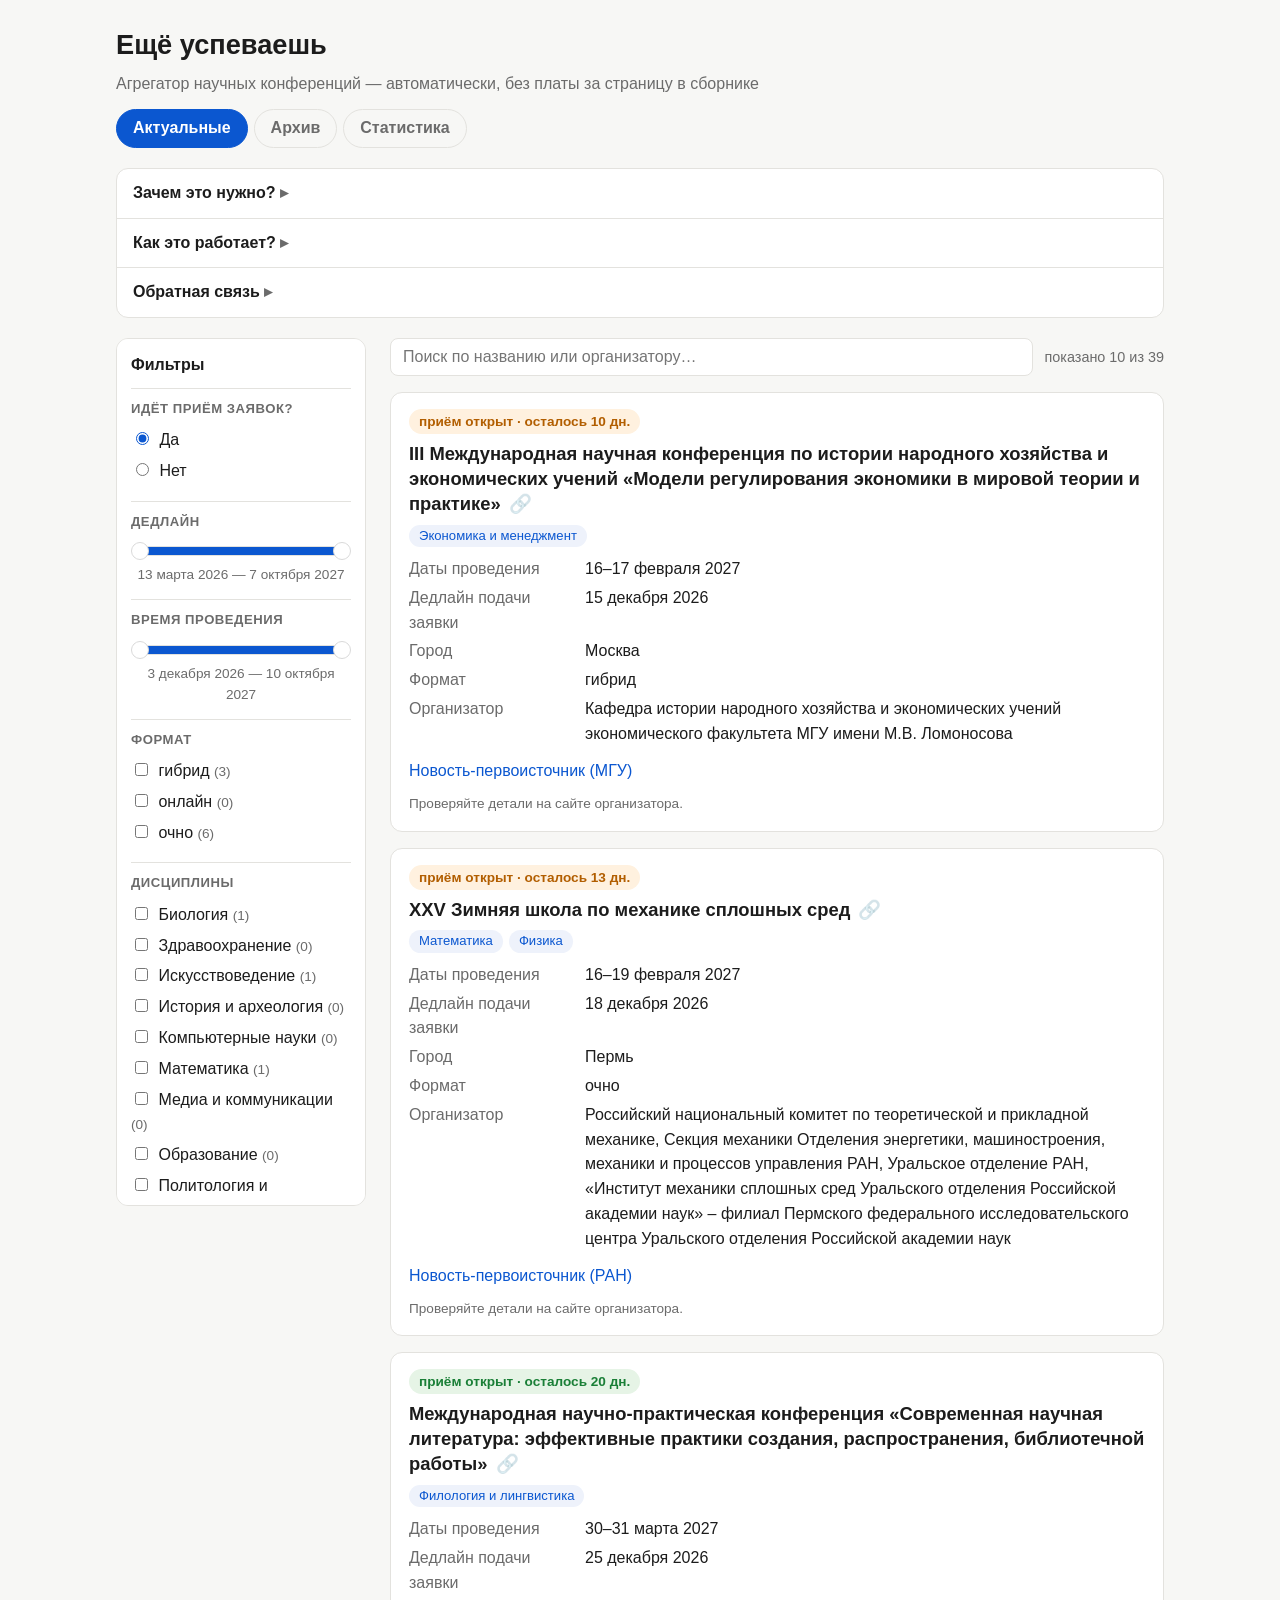
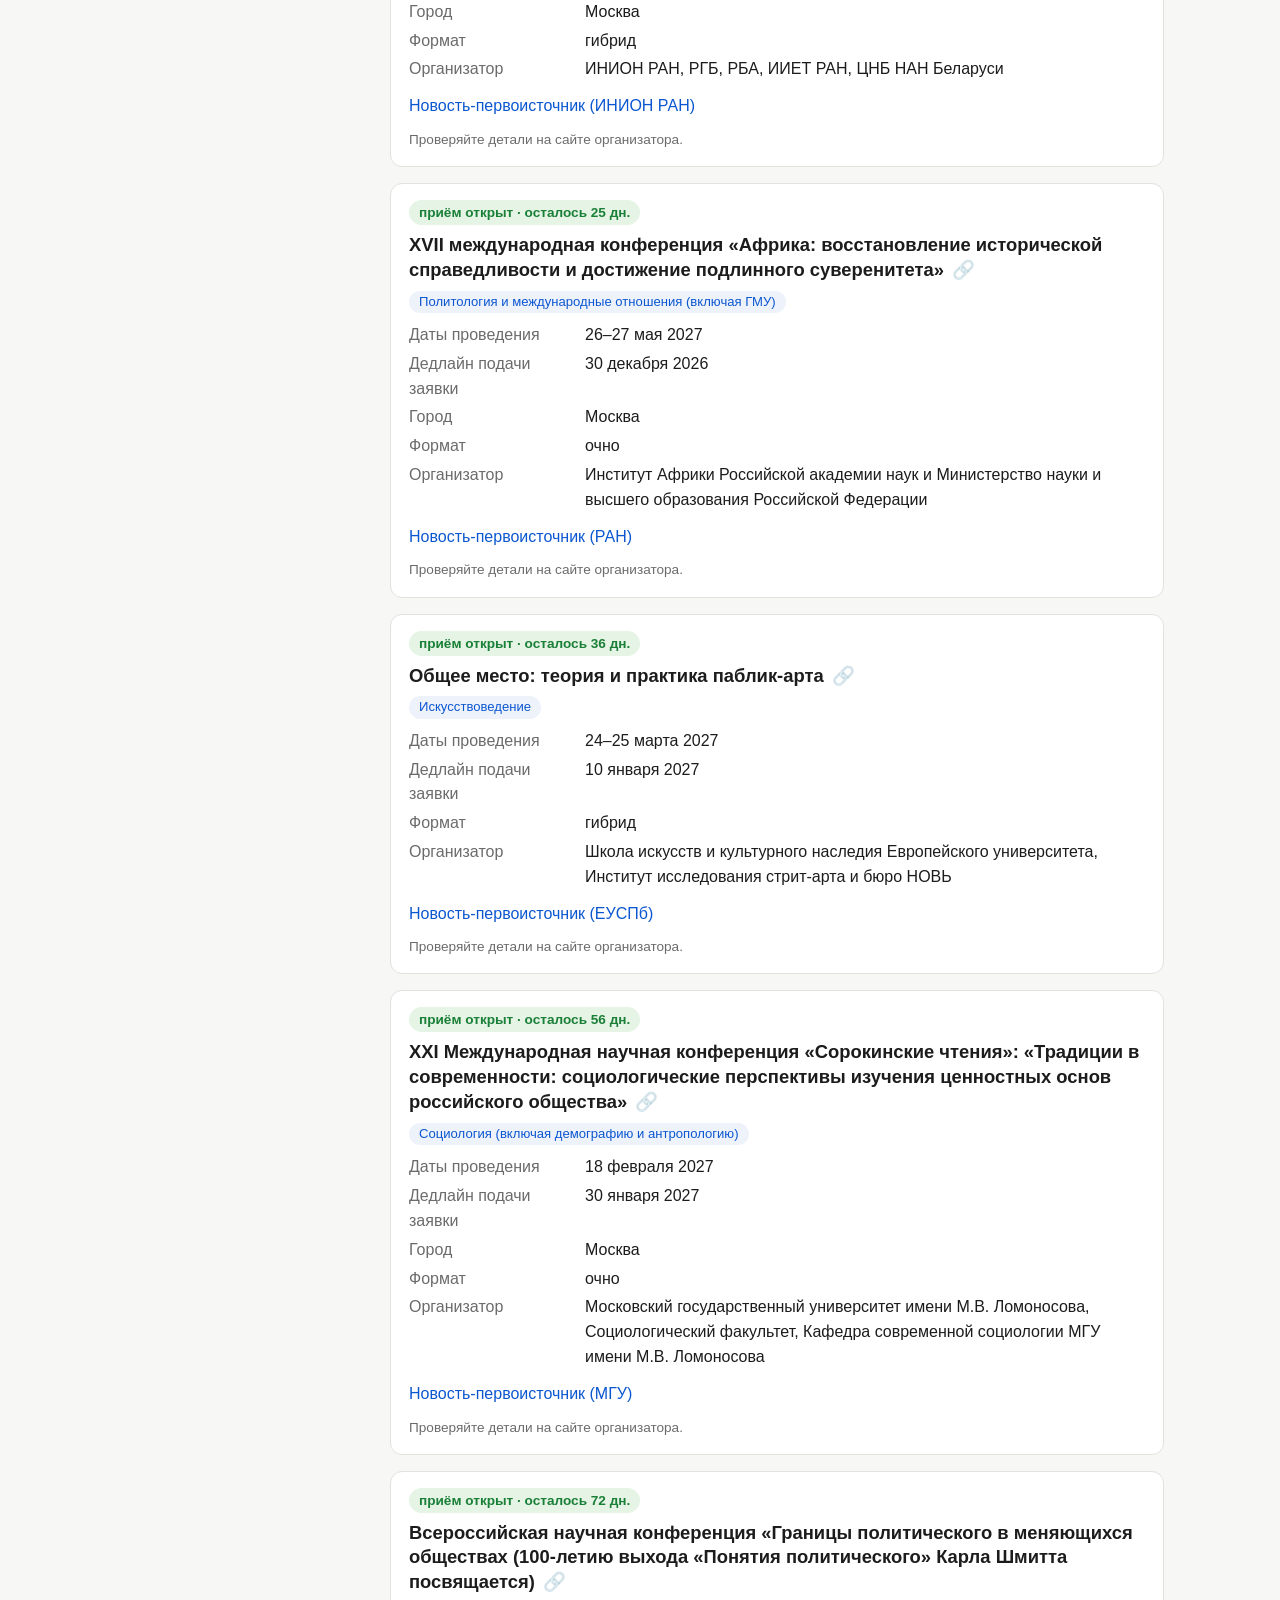
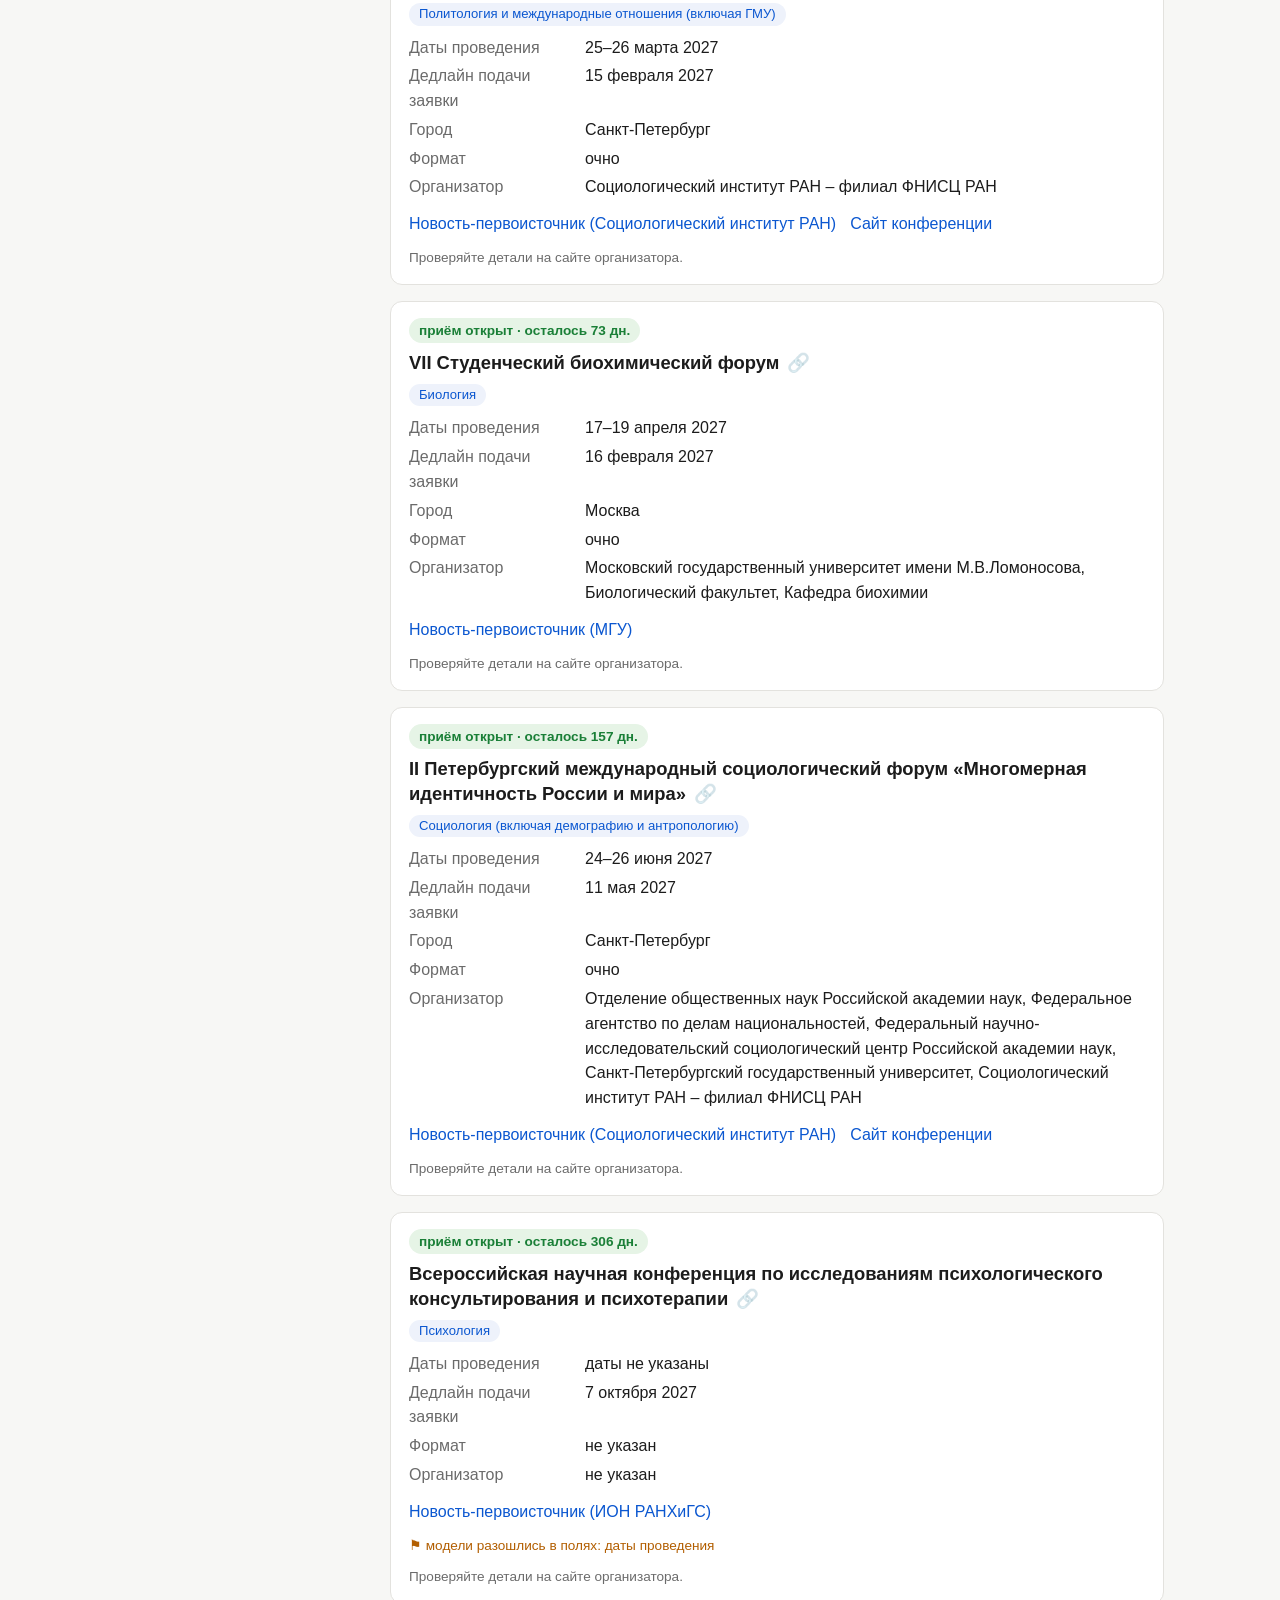
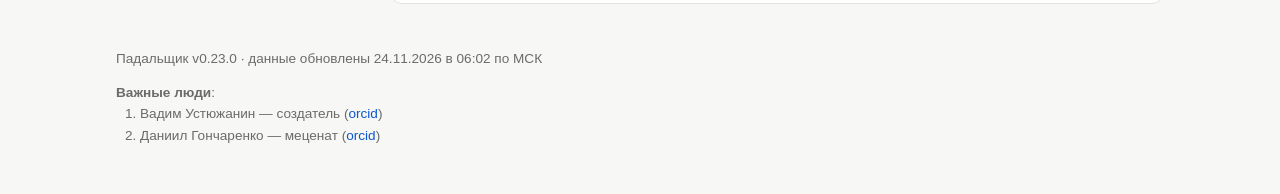
==== commit 6f2a6385: "Ежедневное обновление: 2026-11-24 06:03 MSK" ====
--- a/docs/index.html
+++ b/docs/index.html
@@ -101,7 +101,7 @@
     <p>База пополняется автоматически — примерно раз в день.</p>
 
     <p>Используемые источники (будут пополняться): <span id="src-list"><a href="https://eusp.org/news" target="_blank" rel="noopener">ЕУСПб</a>, <a href="https://www.hse.ru/news/announcements/scientific_actions/" target="_blank" rel="noopener">НИУ ВШЭ</a>, <a href="https://spb.hse.ru/announcements/" target="_blank" rel="noopener">НИУ ВШЭ (СПб)</a>, <a href="https://perm.hse.ru/news/announcements/scientific_actions/" target="_blank" rel="noopener">НИУ ВШЭ (Пермь)</a>, <a href="https://news.itmo.ru/ru/events/" target="_blank" rel="noopener">ИТМО</a>, <a href="https://mgimo.ru/about/news/announce/" target="_blank" rel="noopener">МГИМО</a>, <a href="https://msu.ru/science/allevents.html" target="_blank" rel="noopener">МГУ</a>, <a href="https://socinst.ru/events" target="_blank" rel="noopener">Социологический институт РАН</a>, <a href="https://inion.ru/ru/about/news/?category=4" target="_blank" rel="noopener">ИНИОН РАН</a>, <a href="https://ion.ranepa.ru/announcement/" target="_blank" rel="noopener">ИОН РАНХиГС</a>, <a href="https://www.rsuh.ru/anons/" target="_blank" rel="noopener">РГГУ</a>, <a href="https://news.tsu.ru/calendar-of-events/" target="_blank" rel="noopener">ТГУ</a>, <a href="https://lcsr.hse.ru/news/" target="_blank" rel="noopener">ЦенСИБ НИУ ВШЭ</a>, <a href="https://new.ras.ru/press-center/events-additional/" target="_blank" rel="noopener">РАН</a>, <a href="https://events.spbu.ru/" target="_blank" rel="noopener">СПбГУ</a>, <a href="https://mipt.ru/institute/events" target="_blank" rel="noopener">МФТИ</a>, <a href="https://urfu.ru/get-news/ru/news/?cols=3&amp;pid=53%2C11367%2C30302&amp;categories=1%2C10%2C12%2C130%2C155%2C2%2C212%2C232%2C27%2C277%2C3%2C329%2C33%2C380%2C381%2C4%2C5%2C52%2C6%2C8%2C9%2C90%2C93%2C96&amp;fullmode=1&amp;offset=0&amp;rows=100&amp;selected=0&amp;page=54&amp;show_categories=1" target="_blank" rel="noopener">УрФУ</a>, <a href="https://www.iccaras.ru/meropriyatiya.html" target="_blank" rel="noopener">ИКСА РАН</a>, <a href="https://iea-ras.ru/?cat=56" target="_blank" rel="noopener">ИЭА РАН</a>, <a href="https://www.hse.ru/science/HSEconf" target="_blank" rel="noopener">НИУ ВШЭ (конференции)</a>, <a href="https://iling.spb.ru/conferences" target="_blank" rel="noopener">ИЛИ РАН</a></span><p>
-  <p id="about-generated" class="muted">В базе 257 конференций. Данные обновлены 23.11.2026 в 06:41 по МСК.</p>
+  <p id="about-generated" class="muted">В базе 257 конференций. Данные обновлены 24.11.2026 в 06:02 по МСК.</p>
   </div>
 </details>
 
@@ -150,28 +150,28 @@
   <div class="topbar">
     <input id="q" type="search" placeholder="Поиск по названию или организатору…"
            autocomplete="off">
-    <span id="counter" class="counter">показано 16 из 76</span>
+    <span id="counter" class="counter">показано 16 из 75</span>
   </div>
   <noscript><p class="muted">Без JavaScript работает только список ниже
   (конференции с открытым приёмом). Для фильтров и поиска откройте файл
   в браузере — например «Поделиться → открыть в Safari/Chrome».</p></noscript>
   <div id="list">
-<article class="card" id="c-2684fab29c00"><span class="badge red">приём открыт · осталось 2 дн.</span><h2>История современной России: методологические подходы, источниковая база, историографические дискуссии и новые исследовательские инструменты<a class="permalink" href="#c-2684fab29c00" title="Постоянная ссылка на карточку">#</a></h2><p class="chips"><span class="chip">История и археология</span></p><div class="rows"><div class="row"><span class="label">Даты проведения</span><span class="value">30 ноября 2026</span></div><div class="row"><span class="label">Дедлайн подачи заявки</span><span class="value">25 ноября 2026</span></div><div class="row"><span class="label">Город</span><span class="value">Москва</span></div><div class="row"><span class="label">Формат</span><span class="value">очно</span></div><div class="row"><span class="label">Организатор</span><span class="value">кафедра истории России новейшего времени и Учебно-научный центр «Новая Россия. История постсоветской России» РГГУ</span></div></div><p class="links"><a href="https://www.rsuh.ru/anons/ot-perestroyki-do-sovremennosti-v-rggu-obsudyat-novye-podkhody-k-izucheniyu-istorii-rossii/" target="_blank" rel="noopener">Новость-первоисточник (РГГУ)</a></p><p class="check">Проверяйте детали на сайте организатора.</p></article>
-<article class="card" id="c-8170975f25a0"><span class="badge red">приём открыт · осталось 2 дн.</span><h2>VII Всероссийская конференция молодых ученых-лингвистов «Традиционное и новое: проблемы и перспективы лингвистики и лингводидактики в условиях культурного взаимодействия»<a class="permalink" href="#c-8170975f25a0" title="Постоянная ссылка на карточку">#</a></h2><p class="chips"><span class="chip">Образование</span><span class="chip">Филология и лингвистика</span></p><div class="rows"><div class="row"><span class="label">Даты проведения</span><span class="value">9–11 декабря 2026</span></div><div class="row"><span class="label">Дедлайн подачи заявки</span><span class="value">25 ноября 2026</span></div><div class="row"><span class="label">Город</span><span class="value">Санкт-Петербург</span></div><div class="row"><span class="label">Формат</span><span class="value">гибрид</span></div><div class="row"><span class="label">Организатор</span><span class="value">Кафедра иностранных языков и лингводидактики Санкт-Петербургского государственного университета</span></div></div><p class="links"><a href="https://events.spbu.ru/konferenciya-molodyh-uchenyh-lingvistov" target="_blank" rel="noopener">Новость-первоисточник (СПбГУ)</a><a href="https://events.spbu.ru/konferenciya-molodyh-uchenyh-lingvistov" target="_blank" rel="noopener">Сайт конференции</a></p><p class="check">Проверяйте детали на сайте организатора.</p></article>
-<article class="card" id="c-2348f4f6c593"><span class="badge red">приём открыт · осталось 2 дн.</span><h2>Х Чтения памяти В.Т. Лисовского «Молодежь как субъект социальных отношений: от мировоззренческих установок к деятельности»<a class="permalink" href="#c-2348f4f6c593" title="Постоянная ссылка на карточку">#</a></h2><p class="chips"><span class="chip">Социология (включая демографию и антропологию)</span></p><div class="rows"><div class="row"><span class="label">Даты проведения</span><span class="value">17–18 декабря 2026</span></div><div class="row"><span class="label">Дедлайн подачи заявки</span><span class="value">25 ноября 2026</span></div><div class="row"><span class="label">Город</span><span class="value">Санкт-Петербург</span></div><div class="row"><span class="label">Формат</span><span class="value">очно</span></div><div class="row"><span class="label">Организатор</span><span class="value">Научный совет «Демографическое развитие и демографическая политика Российской Федерации» Федеральный научно-исследовательский социологический центр Российской академии наук Координационный центр развития кадрового потенциала в области демографии Санкт-Петербургский центр развития кадрового потенциала в области демографии</span></div></div><p class="links"><a href="https://socinst.ru/conferences/youngsoc2026/#files" target="_blank" rel="noopener">Новость-первоисточник (Социологический институт РАН)</a></p><p class="check">Проверяйте детали на сайте организатора.</p></article>
-<article class="card" id="c-069454ec525b"><span class="badge orange">приём открыт · осталось 8 дн.</span><h2>The 8th International Conference «Topical Issues of International Political Geography»<a class="permalink" href="#c-069454ec525b" title="Постоянная ссылка на карточку">#</a></h2><p class="chips"><span class="chip">Политология и международные отношения (включая ГМУ)</span></p><div class="rows"><div class="row"><span class="label">Даты проведения</span><span class="value">25–26 декабря 2026</span></div><div class="row"><span class="label">Дедлайн подачи заявки</span><span class="value">1 декабря 2026</span></div><div class="row"><span class="label">Город</span><span class="value">Санкт-Петербург</span></div><div class="row"><span class="label">Формат</span><span class="value">очно</span></div><div class="row"><span class="label">Организатор</span><span class="value">Социологический институт РАН – филиал ФНИСЦ РАН</span></div></div><p class="links"><a href="https://socinst.ru/conferences/tipg2026/#files" target="_blank" rel="noopener">Новость-первоисточник (Социологический институт РАН)</a></p><p class="check">Проверяйте детали на сайте организатора.</p></article>
-<article class="card" id="c-153fb4ed3524"><span class="badge orange">приём открыт · осталось 8 дн.</span><h2>Студенческая научно-практическая конференция им. Л.Л. Любимова<a class="permalink" href="#c-153fb4ed3524" title="Постоянная ссылка на карточку">#</a></h2><p class="chips"><span class="chip">Экономика и менеджмент</span><span class="chip">Право</span><span class="chip">История и археология</span><span class="chip">Филология и лингвистика</span></p><div class="rows"><div class="row"><span class="label">Даты проведения</span><span class="value">25 января 2027</span></div><div class="row"><span class="label">Дедлайн подачи заявки</span><span class="value">1 декабря 2026</span></div><div class="row"><span class="label">Город</span><span class="value">Пермь</span></div><div class="row"><span class="label">Формат</span><span class="value">очно</span></div><div class="row"><span class="label">Организатор</span><span class="value">НИУ ВШЭ – Пермь</span></div></div><p class="links"><a href="https://perm.hse.ru/lyubimov/" target="_blank" rel="noopener">Новость-первоисточник (НИУ ВШЭ (Пермь))</a></p><p class="check">Проверяйте детали на сайте организатора.</p></article>
-<article class="card" id="c-cca808c46c72"><span class="badge orange">приём открыт · осталось 11 дн.</span><h2>Молодежная Арктическая научная сессия<a class="permalink" href="#c-cca808c46c72" title="Постоянная ссылка на карточку">#</a></h2><p class="chips"><span class="chip">Биология</span><span class="chip">Экономика и менеджмент</span></p><div class="rows"><div class="row"><span class="label">Даты проведения</span><span class="value">2–3 февраля 2027</span></div><div class="row"><span class="label">Дедлайн подачи заявки</span><span class="value">4 декабря 2026</span></div><div class="row"><span class="label">Город</span><span class="value">Санкт-Петербург</span></div><div class="row"><span class="label">Формат</span><span class="value">очно</span></div><div class="row"><span class="label">Организатор</span><span class="value">Санкт-Петербургский государственный университет</span></div></div><p class="links"><a href="https://events.spbu.ru/molodezhnaya-arkticheskaya-nauchnaya-sessiya" target="_blank" rel="noopener">Новость-первоисточник (СПбГУ)</a></p><p class="flags">⚑ модели разошлись в полях: дедлайн подачи заявки</p><p class="check">Проверяйте детали на сайте организатора.</p></article>
-<article class="card" id="c-f69c9c8b48c7"><span class="badge green">приём открыт · осталось 22 дн.</span><h2>III Международная научная конференция по истории народного хозяйства и экономических учений «Модели регулирования экономики в мировой теории и практике»<a class="permalink" href="#c-f69c9c8b48c7" title="Постоянная ссылка на карточку">#</a></h2><p class="chips"><span class="chip">Экономика и менеджмент</span></p><div class="rows"><div class="row"><span class="label">Даты проведения</span><span class="value">16–17 февраля 2027</span></div><div class="row"><span class="label">Дедлайн подачи заявки</span><span class="value">15 декабря 2026</span></div><div class="row"><span class="label">Город</span><span class="value">Москва</span></div><div class="row"><span class="label">Формат</span><span class="value">гибрид</span></div><div class="row"><span class="label">Организатор</span><span class="value">Кафедра истории народного хозяйства и экономических учений экономического факультета МГУ имени М.В. Ломоносова</span></div></div><p class="links"><a href="https://conf.msu.ru/rus/event/10349/" target="_blank" rel="noopener">Новость-первоисточник (МГУ)</a></p><p class="check">Проверяйте детали на сайте организатора.</p></article>
-<article class="card" id="c-205ee2fa6d70"><span class="badge green">приём открыт · осталось 25 дн.</span><h2>XXV Зимняя школа по механике сплошных сред<a class="permalink" href="#c-205ee2fa6d70" title="Постоянная ссылка на карточку">#</a></h2><p class="chips"><span class="chip">Математика</span><span class="chip">Физика</span></p><div class="rows"><div class="row"><span class="label">Даты проведения</span><span class="value">16–19 февраля 2027</span></div><div class="row"><span class="label">Дедлайн подачи заявки</span><span class="value">18 декабря 2026</span></div><div class="row"><span class="label">Город</span><span class="value">Пермь</span></div><div class="row"><span class="label">Формат</span><span class="value">очно</span></div><div class="row"><span class="label">Организатор</span><span class="value">Российский национальный комитет по теоретической и прикладной механике, Секция механики Отделения энергетики, машиностроения, механики и процессов управления РАН, Уральское отделение РАН, «Институт механики сплошных сред Уральского отделения Российской академии наук» – филиал Пермского федерального исследовательского центра Уральского отделения Российской академии наук</span></div></div><p class="links"><a href="https://new.ras.ru/press-center/events-additional/xxv-zimnyaya-shkola-po-mekhanike-sploshnykh-sred/" target="_blank" rel="noopener">Новость-первоисточник (РАН)</a></p><p class="check">Проверяйте детали на сайте организатора.</p></article>
-<article class="card" id="c-4a56b7786491"><span class="badge green">приём открыт · осталось 32 дн.</span><h2>Международная научно-практическая конференция «Современная научная литература: эффективные практики создания, распространения, библиотечной работы»<a class="permalink" href="#c-4a56b7786491" title="Постоянная ссылка на карточку">#</a></h2><p class="chips"><span class="chip">Филология и лингвистика</span></p><div class="rows"><div class="row"><span class="label">Даты проведения</span><span class="value">30–31 марта 2027</span></div><div class="row"><span class="label">Дедлайн подачи заявки</span><span class="value">25 декабря 2026</span></div><div class="row"><span class="label">Город</span><span class="value">Москва</span></div><div class="row"><span class="label">Формат</span><span class="value">гибрид</span></div><div class="row"><span class="label">Организатор</span><span class="value">ИНИОН РАН, РГБ, РБА, ИИЕТ РАН, ЦНБ НАН Беларуси</span></div></div><p class="links"><a href="https://inion.ru/ru/about/news/konferentciia-sovremennaia-nauchnaia-literatura-effektivnye-praktiki-sozdaniia-rasprostraneniia-bibliotechnoi-raboty-anons/" target="_blank" rel="noopener">Новость-первоисточник (ИНИОН РАН)</a></p><p class="check">Проверяйте детали на сайте организатора.</p></article>
-<article class="card" id="c-4d2dd4605d40"><span class="badge green">приём открыт · осталось 37 дн.</span><h2>ХVII международная конференция «Африка: восстановление исторической справедливости и достижение подлинного суверенитета»<a class="permalink" href="#c-4d2dd4605d40" title="Постоянная ссылка на карточку">#</a></h2><p class="chips"><span class="chip">Политология и международные отношения (включая ГМУ)</span></p><div class="rows"><div class="row"><span class="label">Даты проведения</span><span class="value">26–27 мая 2027</span></div><div class="row"><span class="label">Дедлайн подачи заявки</span><span class="value">30 декабря 2026</span></div><div class="row"><span class="label">Город</span><span class="value">Москва</span></div><div class="row"><span class="label">Формат</span><span class="value">очно</span></div><div class="row"><span class="label">Организатор</span><span class="value">Институт Африки Российской академии наук и Министерство науки и высшего образования Российской Федерации</span></div></div><p class="links"><a href="https://new.ras.ru/press-center/events-additional/khvii-mezhdunarodnaya-konferentsiya-afrika-vosstanovlenie-istoricheskoy-spravedlivosti-i-dostizhenie/" target="_blank" rel="noopener">Новость-первоисточник (РАН)</a></p><p class="check">Проверяйте детали на сайте организатора.</p></article>
-<article class="card" id="c-97289dfbcc22"><span class="badge green">приём открыт · осталось 48 дн.</span><h2>Общее место: теория и практика паблик-арта<a class="permalink" href="#c-97289dfbcc22" title="Постоянная ссылка на карточку">#</a></h2><p class="chips"><span class="chip">Искусствоведение</span></p><div class="rows"><div class="row"><span class="label">Даты проведения</span><span class="value">24–25 марта 2027</span></div><div class="row"><span class="label">Дедлайн подачи заявки</span><span class="value">10 января 2027</span></div><div class="row"><span class="label">Формат</span><span class="value">гибрид</span></div><div class="row"><span class="label">Организатор</span><span class="value">Школа искусств и культурного наследия Европейского университета, Институт исследования стрит-арта и бюро НОВЬ</span></div></div><p class="links"><a href="https://eusp.org/news/start-priema-zayavok-konferenciya-obschee-mesto-teoriya-i-praktika-pablik-arta" target="_blank" rel="noopener">Новость-первоисточник (ЕУСПб)</a></p><p class="check">Проверяйте детали на сайте организатора.</p></article>
-<article class="card" id="c-089e0b2d7b9c"><span class="badge green">приём открыт · осталось 68 дн.</span><h2>XXI Международная научная конференция «Сорокинские чтения»: «Традиции в современности: социологические перспективы изучения ценностных основ российского общества»<a class="permalink" href="#c-089e0b2d7b9c" title="Постоянная ссылка на карточку">#</a></h2><p class="chips"><span class="chip">Социология (включая демографию и антропологию)</span></p><div class="rows"><div class="row"><span class="label">Даты проведения</span><span class="value">18 февраля 2027</span></div><div class="row"><span class="label">Дедлайн подачи заявки</span><span class="value">30 января 2027</span></div><div class="row"><span class="label">Город</span><span class="value">Москва</span></div><div class="row"><span class="label">Формат</span><span class="value">очно</span></div><div class="row"><span class="label">Организатор</span><span class="value">Московский государственный университет имени М.В. Ломоносова, Социологический факультет, Кафедра современной социологии МГУ имени М.В. Ломоносова</span></div></div><p class="links"><a href="https://conf.msu.ru/rus/event/10753/" target="_blank" rel="noopener">Новость-первоисточник (МГУ)</a></p><p class="check">Проверяйте детали на сайте организатора.</p></article>
-<article class="card" id="c-50960fe2d03c"><span class="badge green">приём открыт · осталось 84 дн.</span><h2>Всероссийская научная конференция «Границы политического в меняющихся обществах (100-летию выхода «Понятия политического» Карла Шмитта посвящается)<a class="permalink" href="#c-50960fe2d03c" title="Постоянная ссылка на карточку">#</a></h2><p class="chips"><span class="chip">Политология и международные отношения (включая ГМУ)</span></p><div class="rows"><div class="row"><span class="label">Даты проведения</span><span class="value">25–26 марта 2027</span></div><div class="row"><span class="label">Дедлайн подачи заявки</span><span class="value">15 февраля 2027</span></div><div class="row"><span class="label">Город</span><span class="value">Санкт-Петербург</span></div><div class="row"><span class="label">Формат</span><span class="value">очно</span></div><div class="row"><span class="label">Организатор</span><span class="value">Социологический институт РАН – филиал ФНИСЦ РАН</span></div></div><p class="links"><a href="https://socinst.ru/conferences/politicalborders2027/#files" target="_blank" rel="noopener">Новость-первоисточник (Социологический институт РАН)</a><a href="https://forms.socinst.ru/form/view?id=20" target="_blank" rel="noopener">Сайт конференции</a></p><p class="check">Проверяйте детали на сайте организатора.</p></article>
-<article class="card" id="c-40b8909ab088"><span class="badge green">приём открыт · осталось 85 дн.</span><h2>VII Студенческий биохимический форум<a class="permalink" href="#c-40b8909ab088" title="Постоянная ссылка на карточку">#</a></h2><p class="chips"><span class="chip">Биология</span></p><div class="rows"><div class="row"><span class="label">Даты проведения</span><span class="value">17–19 апреля 2027</span></div><div class="row"><span class="label">Дедлайн подачи заявки</span><span class="value">16 февраля 2027</span></div><div class="row"><span class="label">Город</span><span class="value">Москва</span></div><div class="row"><span class="label">Формат</span><span class="value">очно</span></div><div class="row"><span class="label">Организатор</span><span class="value">Московский государственный университет имени М.В.Ломоносова, Биологический факультет, Кафедра биохимии</span></div></div><p class="links"><a href="https://conf.msu.ru/rus/event/10531/" target="_blank" rel="noopener">Новость-первоисточник (МГУ)</a></p><p class="check">Проверяйте детали на сайте организатора.</p></article>
-<article class="card" id="c-b1d03144e037"><span class="badge green">приём открыт · осталось 169 дн.</span><h2>II Петербургский международный социологический форум «Многомерная идентичность России и мира»<a class="permalink" href="#c-b1d03144e037" title="Постоянная ссылка на карточку">#</a></h2><p class="chips"><span class="chip">Социология (включая демографию и антропологию)</span></p><div class="rows"><div class="row"><span class="label">Даты проведения</span><span class="value">24–26 июня 2027</span></div><div class="row"><span class="label">Дедлайн подачи заявки</span><span class="value">11 мая 2027</span></div><div class="row"><span class="label">Город</span><span class="value">Санкт-Петербург</span></div><div class="row"><span class="label">Формат</span><span class="value">очно</span></div><div class="row"><span class="label">Организатор</span><span class="value">Отделение общественных наук Российской академии наук, Федеральное агентство по делам национальностей, Федеральный научно-исследовательский социологический центр Российской академии наук, Санкт-Петербургский государственный университет, Социологический институт РАН – филиал ФНИСЦ РАН</span></div></div><p class="links"><a href="https://socinst.ru/conferences/socforum2027/#files" target="_blank" rel="noopener">Новость-первоисточник (Социологический институт РАН)</a><a href="https://socinst.ru/conferences/socforum2027" target="_blank" rel="noopener">Сайт конференции</a></p><p class="check">Проверяйте детали на сайте организатора.</p></article>
-<article class="card" id="c-c9be6bfbc5b4"><span class="badge green">приём открыт · осталось 318 дн.</span><h2>Всероссийская научная конференция по исследованиям психологического консультирования и психотерапии<a class="permalink" href="#c-c9be6bfbc5b4" title="Постоянная ссылка на карточку">#</a></h2><p class="chips"><span class="chip">Психология</span></p><div class="rows"><div class="row"><span class="label">Даты проведения</span><span class="value">даты не указаны</span></div><div class="row"><span class="label">Дедлайн подачи заявки</span><span class="value">7 октября 2027</span></div><div class="row"><span class="label">Формат</span><span class="value">не указан</span></div><div class="row"><span class="label">Организатор</span><span class="value">не указан</span></div></div><p class="links"><a href="https://ion.ranepa.ru/announcement/vserossiyskaya-nauchnaya-konferentsiya-po-issledovaniyam-psikhologicheskogo-konsultirovaniya-i-psikh/" target="_blank" rel="noopener">Новость-первоисточник (ИОН РАНХиГС)</a></p><p class="flags">⚑ модели разошлись в полях: даты проведения</p><p class="check">Проверяйте детали на сайте организатора.</p></article>
+<article class="card" id="c-2684fab29c00"><span class="badge red">приём открыт · осталось 1 дн.</span><h2>История современной России: методологические подходы, источниковая база, историографические дискуссии и новые исследовательские инструменты<a class="permalink" href="#c-2684fab29c00" title="Постоянная ссылка на карточку">#</a></h2><p class="chips"><span class="chip">История и археология</span></p><div class="rows"><div class="row"><span class="label">Даты проведения</span><span class="value">30 ноября 2026</span></div><div class="row"><span class="label">Дедлайн подачи заявки</span><span class="value">25 ноября 2026</span></div><div class="row"><span class="label">Город</span><span class="value">Москва</span></div><div class="row"><span class="label">Формат</span><span class="value">очно</span></div><div class="row"><span class="label">Организатор</span><span class="value">кафедра истории России новейшего времени и Учебно-научный центр «Новая Россия. История постсоветской России» РГГУ</span></div></div><p class="links"><a href="https://www.rsuh.ru/anons/ot-perestroyki-do-sovremennosti-v-rggu-obsudyat-novye-podkhody-k-izucheniyu-istorii-rossii/" target="_blank" rel="noopener">Новость-первоисточник (РГГУ)</a></p><p class="check">Проверяйте детали на сайте организатора.</p></article>
+<article class="card" id="c-8170975f25a0"><span class="badge red">приём открыт · осталось 1 дн.</span><h2>VII Всероссийская конференция молодых ученых-лингвистов «Традиционное и новое: проблемы и перспективы лингвистики и лингводидактики в условиях культурного взаимодействия»<a class="permalink" href="#c-8170975f25a0" title="Постоянная ссылка на карточку">#</a></h2><p class="chips"><span class="chip">Образование</span><span class="chip">Филология и лингвистика</span></p><div class="rows"><div class="row"><span class="label">Даты проведения</span><span class="value">9–11 декабря 2026</span></div><div class="row"><span class="label">Дедлайн подачи заявки</span><span class="value">25 ноября 2026</span></div><div class="row"><span class="label">Город</span><span class="value">Санкт-Петербург</span></div><div class="row"><span class="label">Формат</span><span class="value">гибрид</span></div><div class="row"><span class="label">Организатор</span><span class="value">Кафедра иностранных языков и лингводидактики Санкт-Петербургского государственного университета</span></div></div><p class="links"><a href="https://events.spbu.ru/konferenciya-molodyh-uchenyh-lingvistov" target="_blank" rel="noopener">Новость-первоисточник (СПбГУ)</a><a href="https://events.spbu.ru/konferenciya-molodyh-uchenyh-lingvistov" target="_blank" rel="noopener">Сайт конференции</a></p><p class="check">Проверяйте детали на сайте организатора.</p></article>
+<article class="card" id="c-2348f4f6c593"><span class="badge red">приём открыт · осталось 1 дн.</span><h2>Х Чтения памяти В.Т. Лисовского «Молодежь как субъект социальных отношений: от мировоззренческих установок к деятельности»<a class="permalink" href="#c-2348f4f6c593" title="Постоянная ссылка на карточку">#</a></h2><p class="chips"><span class="chip">Социология (включая демографию и антропологию)</span></p><div class="rows"><div class="row"><span class="label">Даты проведения</span><span class="value">17–18 декабря 2026</span></div><div class="row"><span class="label">Дедлайн подачи заявки</span><span class="value">25 ноября 2026</span></div><div class="row"><span class="label">Город</span><span class="value">Санкт-Петербург</span></div><div class="row"><span class="label">Формат</span><span class="value">очно</span></div><div class="row"><span class="label">Организатор</span><span class="value">Научный совет «Демографическое развитие и демографическая политика Российской Федерации» Федеральный научно-исследовательский социологический центр Российской академии наук Координационный центр развития кадрового потенциала в области демографии Санкт-Петербургский центр развития кадрового потенциала в области демографии</span></div></div><p class="links"><a href="https://socinst.ru/conferences/youngsoc2026/#files" target="_blank" rel="noopener">Новость-первоисточник (Социологический институт РАН)</a></p><p class="check">Проверяйте детали на сайте организатора.</p></article>
+<article class="card" id="c-069454ec525b"><span class="badge orange">приём открыт · осталось 7 дн.</span><h2>The 8th International Conference «Topical Issues of International Political Geography»<a class="permalink" href="#c-069454ec525b" title="Постоянная ссылка на карточку">#</a></h2><p class="chips"><span class="chip">Политология и международные отношения (включая ГМУ)</span></p><div class="rows"><div class="row"><span class="label">Даты проведения</span><span class="value">25–26 декабря 2026</span></div><div class="row"><span class="label">Дедлайн подачи заявки</span><span class="value">1 декабря 2026</span></div><div class="row"><span class="label">Город</span><span class="value">Санкт-Петербург</span></div><div class="row"><span class="label">Формат</span><span class="value">очно</span></div><div class="row"><span class="label">Организатор</span><span class="value">Социологический институт РАН – филиал ФНИСЦ РАН</span></div></div><p class="links"><a href="https://socinst.ru/conferences/tipg2026/#files" target="_blank" rel="noopener">Новость-первоисточник (Социологический институт РАН)</a></p><p class="check">Проверяйте детали на сайте организатора.</p></article>
+<article class="card" id="c-153fb4ed3524"><span class="badge orange">приём открыт · осталось 7 дн.</span><h2>Студенческая научно-практическая конференция им. Л.Л. Любимова<a class="permalink" href="#c-153fb4ed3524" title="Постоянная ссылка на карточку">#</a></h2><p class="chips"><span class="chip">Экономика и менеджмент</span><span class="chip">Право</span><span class="chip">История и археология</span><span class="chip">Филология и лингвистика</span></p><div class="rows"><div class="row"><span class="label">Даты проведения</span><span class="value">25 января 2027</span></div><div class="row"><span class="label">Дедлайн подачи заявки</span><span class="value">1 декабря 2026</span></div><div class="row"><span class="label">Город</span><span class="value">Пермь</span></div><div class="row"><span class="label">Формат</span><span class="value">очно</span></div><div class="row"><span class="label">Организатор</span><span class="value">НИУ ВШЭ – Пермь</span></div></div><p class="links"><a href="https://perm.hse.ru/lyubimov/" target="_blank" rel="noopener">Новость-первоисточник (НИУ ВШЭ (Пермь))</a></p><p class="check">Проверяйте детали на сайте организатора.</p></article>
+<article class="card" id="c-cca808c46c72"><span class="badge orange">приём открыт · осталось 10 дн.</span><h2>Молодежная Арктическая научная сессия<a class="permalink" href="#c-cca808c46c72" title="Постоянная ссылка на карточку">#</a></h2><p class="chips"><span class="chip">Биология</span><span class="chip">Экономика и менеджмент</span></p><div class="rows"><div class="row"><span class="label">Даты проведения</span><span class="value">2–3 февраля 2027</span></div><div class="row"><span class="label">Дедлайн подачи заявки</span><span class="value">4 декабря 2026</span></div><div class="row"><span class="label">Город</span><span class="value">Санкт-Петербург</span></div><div class="row"><span class="label">Формат</span><span class="value">очно</span></div><div class="row"><span class="label">Организатор</span><span class="value">Санкт-Петербургский государственный университет</span></div></div><p class="links"><a href="https://events.spbu.ru/molodezhnaya-arkticheskaya-nauchnaya-sessiya" target="_blank" rel="noopener">Новость-первоисточник (СПбГУ)</a></p><p class="flags">⚑ модели разошлись в полях: дедлайн подачи заявки</p><p class="check">Проверяйте детали на сайте организатора.</p></article>
+<article class="card" id="c-f69c9c8b48c7"><span class="badge green">приём открыт · осталось 21 дн.</span><h2>III Международная научная конференция по истории народного хозяйства и экономических учений «Модели регулирования экономики в мировой теории и практике»<a class="permalink" href="#c-f69c9c8b48c7" title="Постоянная ссылка на карточку">#</a></h2><p class="chips"><span class="chip">Экономика и менеджмент</span></p><div class="rows"><div class="row"><span class="label">Даты проведения</span><span class="value">16–17 февраля 2027</span></div><div class="row"><span class="label">Дедлайн подачи заявки</span><span class="value">15 декабря 2026</span></div><div class="row"><span class="label">Город</span><span class="value">Москва</span></div><div class="row"><span class="label">Формат</span><span class="value">гибрид</span></div><div class="row"><span class="label">Организатор</span><span class="value">Кафедра истории народного хозяйства и экономических учений экономического факультета МГУ имени М.В. Ломоносова</span></div></div><p class="links"><a href="https://conf.msu.ru/rus/event/10349/" target="_blank" rel="noopener">Новость-первоисточник (МГУ)</a></p><p class="check">Проверяйте детали на сайте организатора.</p></article>
+<article class="card" id="c-205ee2fa6d70"><span class="badge green">приём открыт · осталось 24 дн.</span><h2>XXV Зимняя школа по механике сплошных сред<a class="permalink" href="#c-205ee2fa6d70" title="Постоянная ссылка на карточку">#</a></h2><p class="chips"><span class="chip">Математика</span><span class="chip">Физика</span></p><div class="rows"><div class="row"><span class="label">Даты проведения</span><span class="value">16–19 февраля 2027</span></div><div class="row"><span class="label">Дедлайн подачи заявки</span><span class="value">18 декабря 2026</span></div><div class="row"><span class="label">Город</span><span class="value">Пермь</span></div><div class="row"><span class="label">Формат</span><span class="value">очно</span></div><div class="row"><span class="label">Организатор</span><span class="value">Российский национальный комитет по теоретической и прикладной механике, Секция механики Отделения энергетики, машиностроения, механики и процессов управления РАН, Уральское отделение РАН, «Институт механики сплошных сред Уральского отделения Российской академии наук» – филиал Пермского федерального исследовательского центра Уральского отделения Российской академии наук</span></div></div><p class="links"><a href="https://new.ras.ru/press-center/events-additional/xxv-zimnyaya-shkola-po-mekhanike-sploshnykh-sred/" target="_blank" rel="noopener">Новость-первоисточник (РАН)</a></p><p class="check">Проверяйте детали на сайте организатора.</p></article>
+<article class="card" id="c-4a56b7786491"><span class="badge green">приём открыт · осталось 31 дн.</span><h2>Международная научно-практическая конференция «Современная научная литература: эффективные практики создания, распространения, библиотечной работы»<a class="permalink" href="#c-4a56b7786491" title="Постоянная ссылка на карточку">#</a></h2><p class="chips"><span class="chip">Филология и лингвистика</span></p><div class="rows"><div class="row"><span class="label">Даты проведения</span><span class="value">30–31 марта 2027</span></div><div class="row"><span class="label">Дедлайн подачи заявки</span><span class="value">25 декабря 2026</span></div><div class="row"><span class="label">Город</span><span class="value">Москва</span></div><div class="row"><span class="label">Формат</span><span class="value">гибрид</span></div><div class="row"><span class="label">Организатор</span><span class="value">ИНИОН РАН, РГБ, РБА, ИИЕТ РАН, ЦНБ НАН Беларуси</span></div></div><p class="links"><a href="https://inion.ru/ru/about/news/konferentciia-sovremennaia-nauchnaia-literatura-effektivnye-praktiki-sozdaniia-rasprostraneniia-bibliotechnoi-raboty-anons/" target="_blank" rel="noopener">Новость-первоисточник (ИНИОН РАН)</a></p><p class="check">Проверяйте детали на сайте организатора.</p></article>
+<article class="card" id="c-4d2dd4605d40"><span class="badge green">приём открыт · осталось 36 дн.</span><h2>ХVII международная конференция «Африка: восстановление исторической справедливости и достижение подлинного суверенитета»<a class="permalink" href="#c-4d2dd4605d40" title="Постоянная ссылка на карточку">#</a></h2><p class="chips"><span class="chip">Политология и международные отношения (включая ГМУ)</span></p><div class="rows"><div class="row"><span class="label">Даты проведения</span><span class="value">26–27 мая 2027</span></div><div class="row"><span class="label">Дедлайн подачи заявки</span><span class="value">30 декабря 2026</span></div><div class="row"><span class="label">Город</span><span class="value">Москва</span></div><div class="row"><span class="label">Формат</span><span class="value">очно</span></div><div class="row"><span class="label">Организатор</span><span class="value">Институт Африки Российской академии наук и Министерство науки и высшего образования Российской Федерации</span></div></div><p class="links"><a href="https://new.ras.ru/press-center/events-additional/khvii-mezhdunarodnaya-konferentsiya-afrika-vosstanovlenie-istoricheskoy-spravedlivosti-i-dostizhenie/" target="_blank" rel="noopener">Новость-первоисточник (РАН)</a></p><p class="check">Проверяйте детали на сайте организатора.</p></article>
+<article class="card" id="c-97289dfbcc22"><span class="badge green">приём открыт · осталось 47 дн.</span><h2>Общее место: теория и практика паблик-арта<a class="permalink" href="#c-97289dfbcc22" title="Постоянная ссылка на карточку">#</a></h2><p class="chips"><span class="chip">Искусствоведение</span></p><div class="rows"><div class="row"><span class="label">Даты проведения</span><span class="value">24–25 марта 2027</span></div><div class="row"><span class="label">Дедлайн подачи заявки</span><span class="value">10 января 2027</span></div><div class="row"><span class="label">Формат</span><span class="value">гибрид</span></div><div class="row"><span class="label">Организатор</span><span class="value">Школа искусств и культурного наследия Европейского университета, Институт исследования стрит-арта и бюро НОВЬ</span></div></div><p class="links"><a href="https://eusp.org/news/start-priema-zayavok-konferenciya-obschee-mesto-teoriya-i-praktika-pablik-arta" target="_blank" rel="noopener">Новость-первоисточник (ЕУСПб)</a></p><p class="check">Проверяйте детали на сайте организатора.</p></article>
+<article class="card" id="c-089e0b2d7b9c"><span class="badge green">приём открыт · осталось 67 дн.</span><h2>XXI Международная научная конференция «Сорокинские чтения»: «Традиции в современности: социологические перспективы изучения ценностных основ российского общества»<a class="permalink" href="#c-089e0b2d7b9c" title="Постоянная ссылка на карточку">#</a></h2><p class="chips"><span class="chip">Социология (включая демографию и антропологию)</span></p><div class="rows"><div class="row"><span class="label">Даты проведения</span><span class="value">18 февраля 2027</span></div><div class="row"><span class="label">Дедлайн подачи заявки</span><span class="value">30 января 2027</span></div><div class="row"><span class="label">Город</span><span class="value">Москва</span></div><div class="row"><span class="label">Формат</span><span class="value">очно</span></div><div class="row"><span class="label">Организатор</span><span class="value">Московский государственный университет имени М.В. Ломоносова, Социологический факультет, Кафедра современной социологии МГУ имени М.В. Ломоносова</span></div></div><p class="links"><a href="https://conf.msu.ru/rus/event/10753/" target="_blank" rel="noopener">Новость-первоисточник (МГУ)</a></p><p class="check">Проверяйте детали на сайте организатора.</p></article>
+<article class="card" id="c-50960fe2d03c"><span class="badge green">приём открыт · осталось 83 дн.</span><h2>Всероссийская научная конференция «Границы политического в меняющихся обществах (100-летию выхода «Понятия политического» Карла Шмитта посвящается)<a class="permalink" href="#c-50960fe2d03c" title="Постоянная ссылка на карточку">#</a></h2><p class="chips"><span class="chip">Политология и международные отношения (включая ГМУ)</span></p><div class="rows"><div class="row"><span class="label">Даты проведения</span><span class="value">25–26 марта 2027</span></div><div class="row"><span class="label">Дедлайн подачи заявки</span><span class="value">15 февраля 2027</span></div><div class="row"><span class="label">Город</span><span class="value">Санкт-Петербург</span></div><div class="row"><span class="label">Формат</span><span class="value">очно</span></div><div class="row"><span class="label">Организатор</span><span class="value">Социологический институт РАН – филиал ФНИСЦ РАН</span></div></div><p class="links"><a href="https://socinst.ru/conferences/politicalborders2027/#files" target="_blank" rel="noopener">Новость-первоисточник (Социологический институт РАН)</a><a href="https://forms.socinst.ru/form/view?id=20" target="_blank" rel="noopener">Сайт конференции</a></p><p class="check">Проверяйте детали на сайте организатора.</p></article>
+<article class="card" id="c-40b8909ab088"><span class="badge green">приём открыт · осталось 84 дн.</span><h2>VII Студенческий биохимический форум<a class="permalink" href="#c-40b8909ab088" title="Постоянная ссылка на карточку">#</a></h2><p class="chips"><span class="chip">Биология</span></p><div class="rows"><div class="row"><span class="label">Даты проведения</span><span class="value">17–19 апреля 2027</span></div><div class="row"><span class="label">Дедлайн подачи заявки</span><span class="value">16 февраля 2027</span></div><div class="row"><span class="label">Город</span><span class="value">Москва</span></div><div class="row"><span class="label">Формат</span><span class="value">очно</span></div><div class="row"><span class="label">Организатор</span><span class="value">Московский государственный университет имени М.В.Ломоносова, Биологический факультет, Кафедра биохимии</span></div></div><p class="links"><a href="https://conf.msu.ru/rus/event/10531/" target="_blank" rel="noopener">Новость-первоисточник (МГУ)</a></p><p class="check">Проверяйте детали на сайте организатора.</p></article>
+<article class="card" id="c-b1d03144e037"><span class="badge green">приём открыт · осталось 168 дн.</span><h2>II Петербургский международный социологический форум «Многомерная идентичность России и мира»<a class="permalink" href="#c-b1d03144e037" title="Постоянная ссылка на карточку">#</a></h2><p class="chips"><span class="chip">Социология (включая демографию и антропологию)</span></p><div class="rows"><div class="row"><span class="label">Даты проведения</span><span class="value">24–26 июня 2027</span></div><div class="row"><span class="label">Дедлайн подачи заявки</span><span class="value">11 мая 2027</span></div><div class="row"><span class="label">Город</span><span class="value">Санкт-Петербург</span></div><div class="row"><span class="label">Формат</span><span class="value">очно</span></div><div class="row"><span class="label">Организатор</span><span class="value">Отделение общественных наук Российской академии наук, Федеральное агентство по делам национальностей, Федеральный научно-исследовательский социологический центр Российской академии наук, Санкт-Петербургский государственный университет, Социологический институт РАН – филиал ФНИСЦ РАН</span></div></div><p class="links"><a href="https://socinst.ru/conferences/socforum2027/#files" target="_blank" rel="noopener">Новость-первоисточник (Социологический институт РАН)</a><a href="https://socinst.ru/conferences/socforum2027" target="_blank" rel="noopener">Сайт конференции</a></p><p class="check">Проверяйте детали на сайте организатора.</p></article>
+<article class="card" id="c-c9be6bfbc5b4"><span class="badge green">приём открыт · осталось 317 дн.</span><h2>Всероссийская научная конференция по исследованиям психологического консультирования и психотерапии<a class="permalink" href="#c-c9be6bfbc5b4" title="Постоянная ссылка на карточку">#</a></h2><p class="chips"><span class="chip">Психология</span></p><div class="rows"><div class="row"><span class="label">Даты проведения</span><span class="value">даты не указаны</span></div><div class="row"><span class="label">Дедлайн подачи заявки</span><span class="value">7 октября 2027</span></div><div class="row"><span class="label">Формат</span><span class="value">не указан</span></div><div class="row"><span class="label">Организатор</span><span class="value">не указан</span></div></div><p class="links"><a href="https://ion.ranepa.ru/announcement/vserossiyskaya-nauchnaya-konferentsiya-po-issledovaniyam-psikhologicheskogo-konsultirovaniya-i-psikh/" target="_blank" rel="noopener">Новость-первоисточник (ИОН РАНХиГС)</a></p><p class="flags">⚑ модели разошлись в полях: даты проведения</p><p class="check">Проверяйте детали на сайте организатора.</p></article>
   </div>
 </main>
 </div>
@@ -192,7 +192,7 @@
 </style>
 
 <footer>
-  <p id="generated">Падальщик v0.23.0 · данные обновлены 23.11.2026 в 06:41 по МСК</p>
+  <p id="generated">Падальщик v0.23.0 · данные обновлены 24.11.2026 в 06:02 по МСК</p>
 
   <div class="people">
     <p><b>Важные люди</b>:</p>
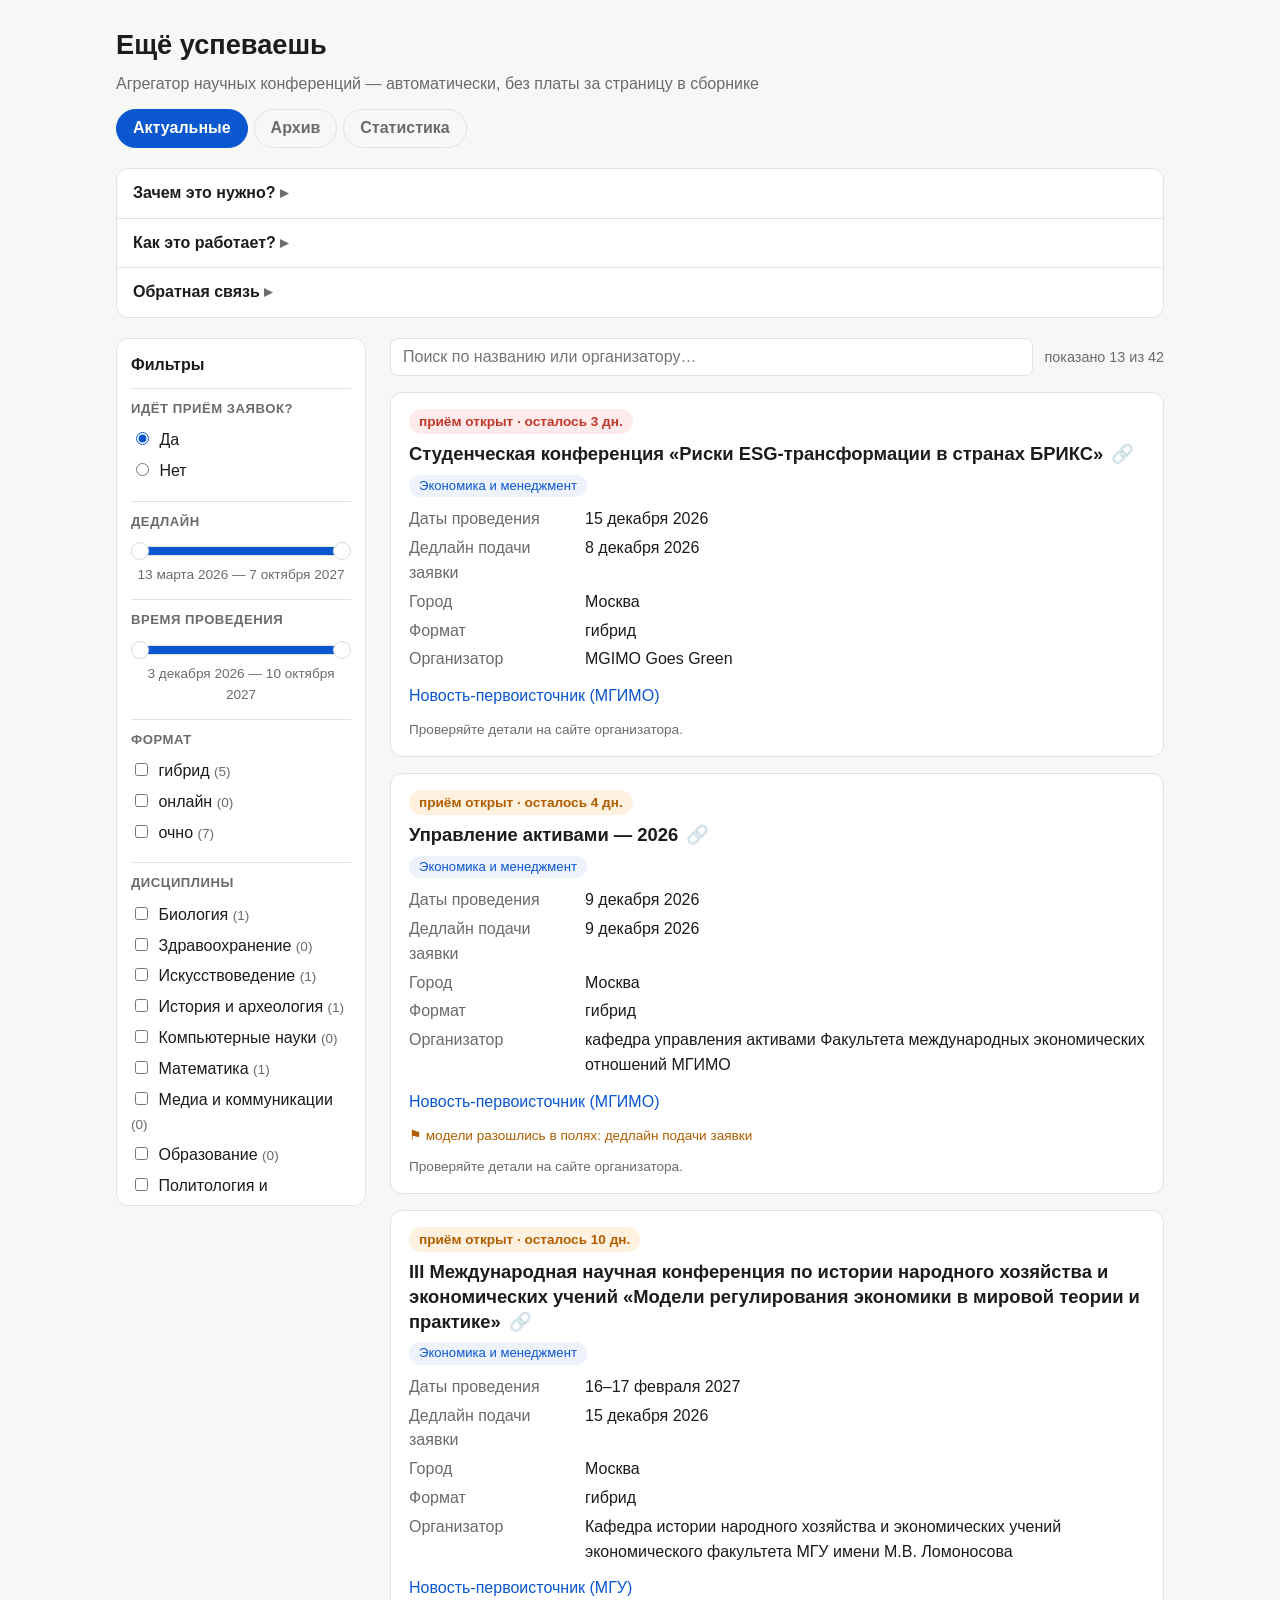
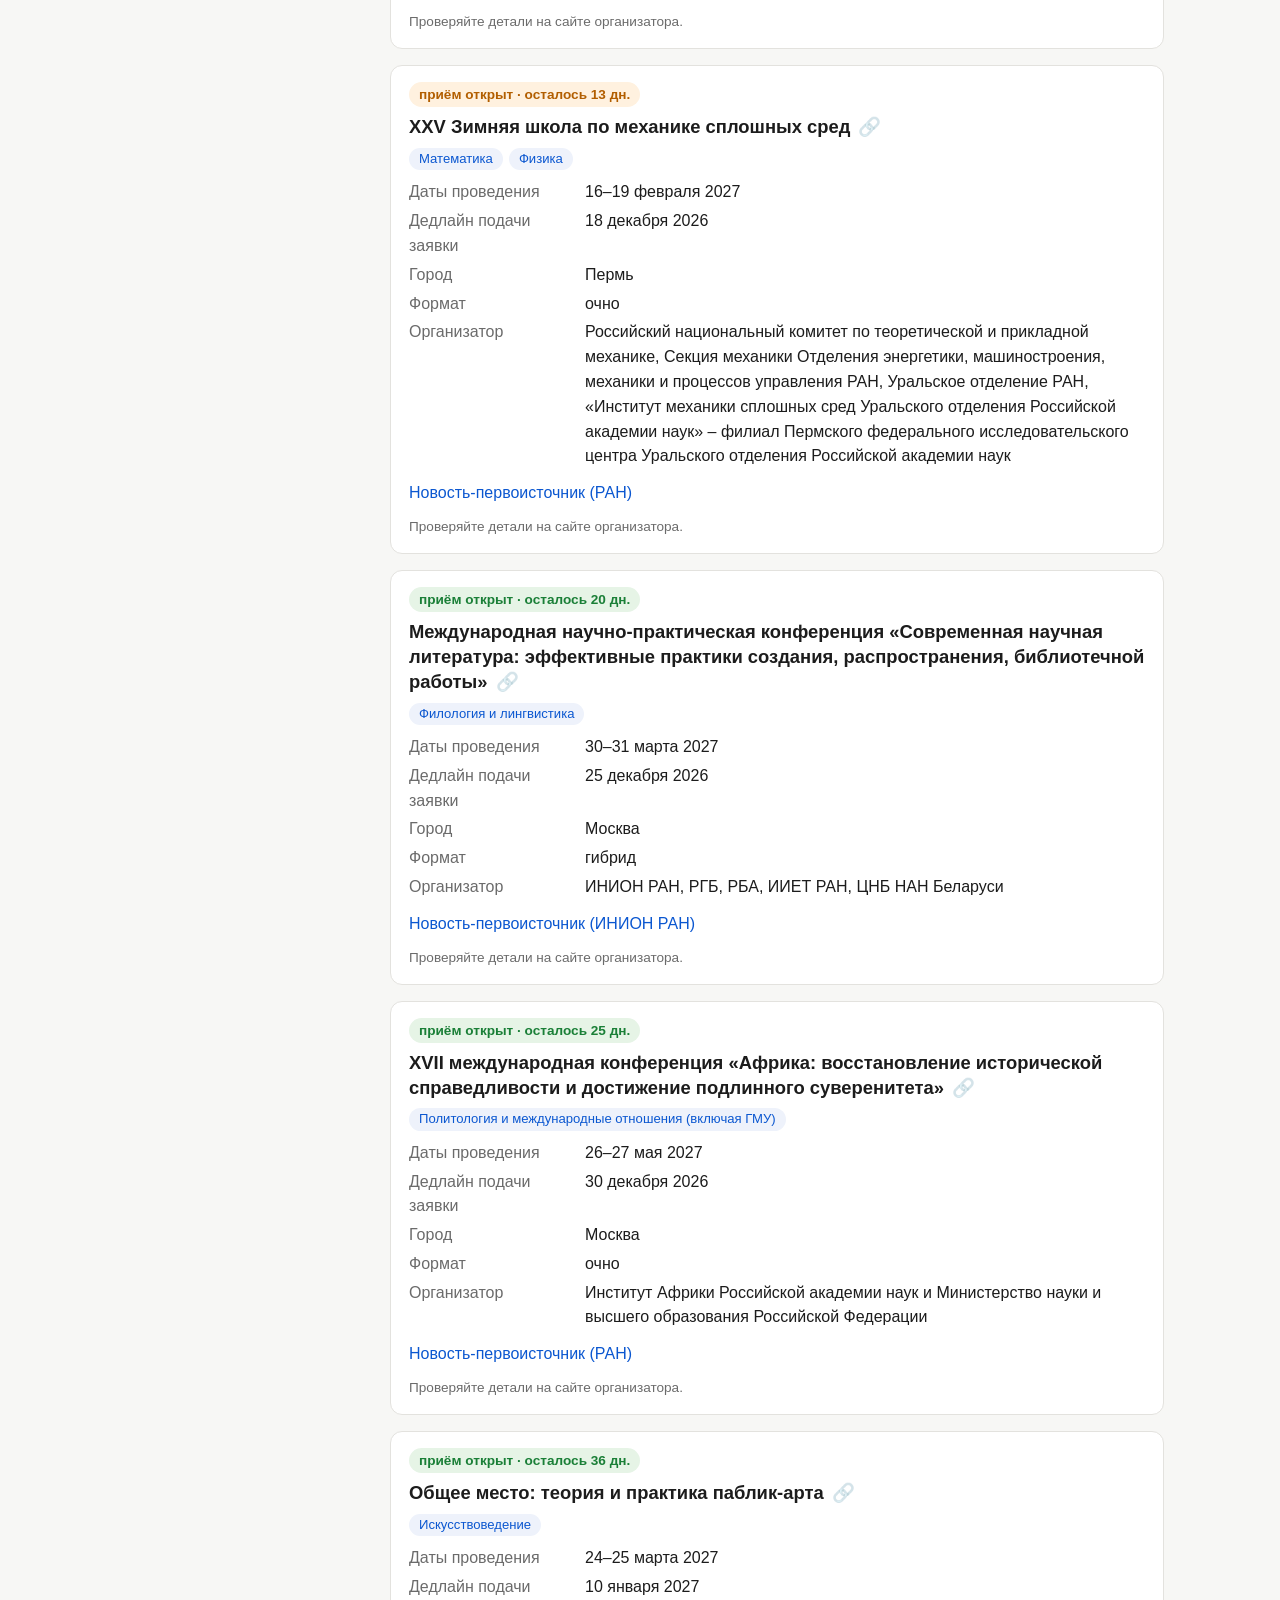
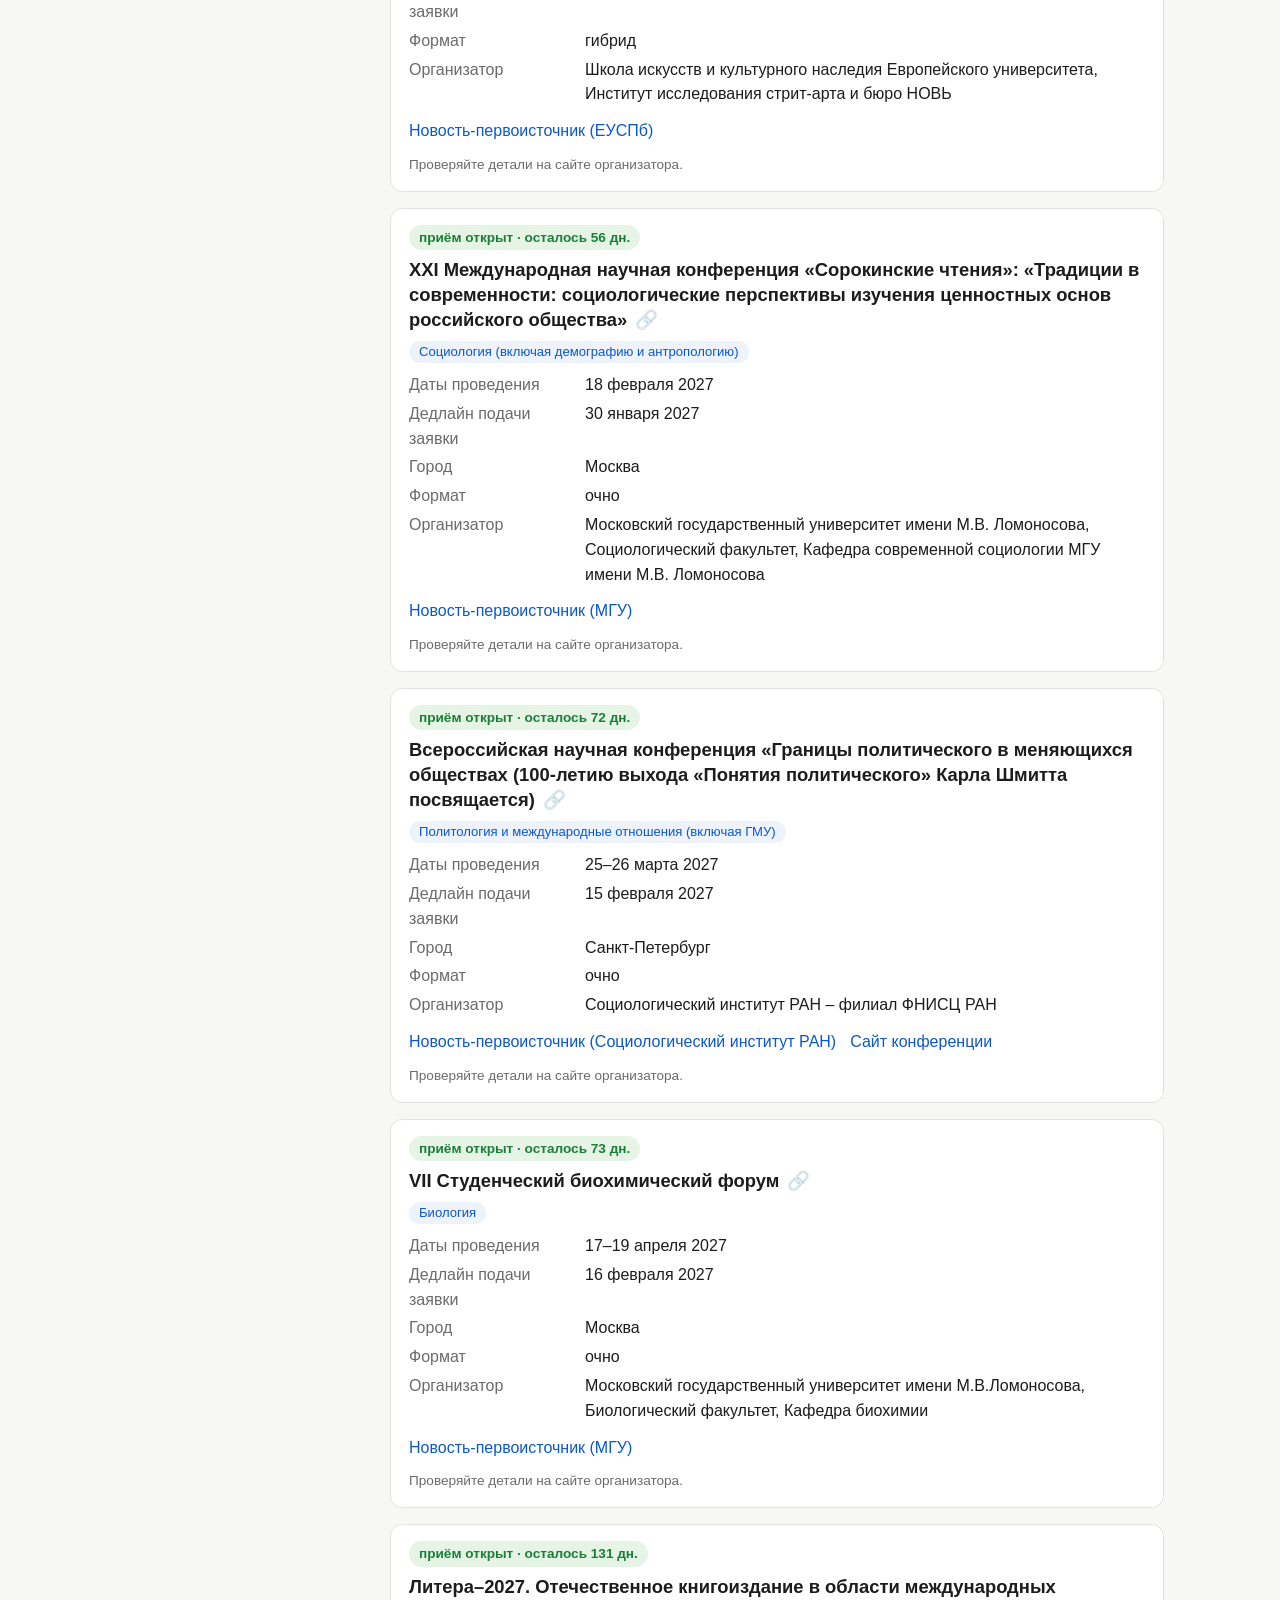
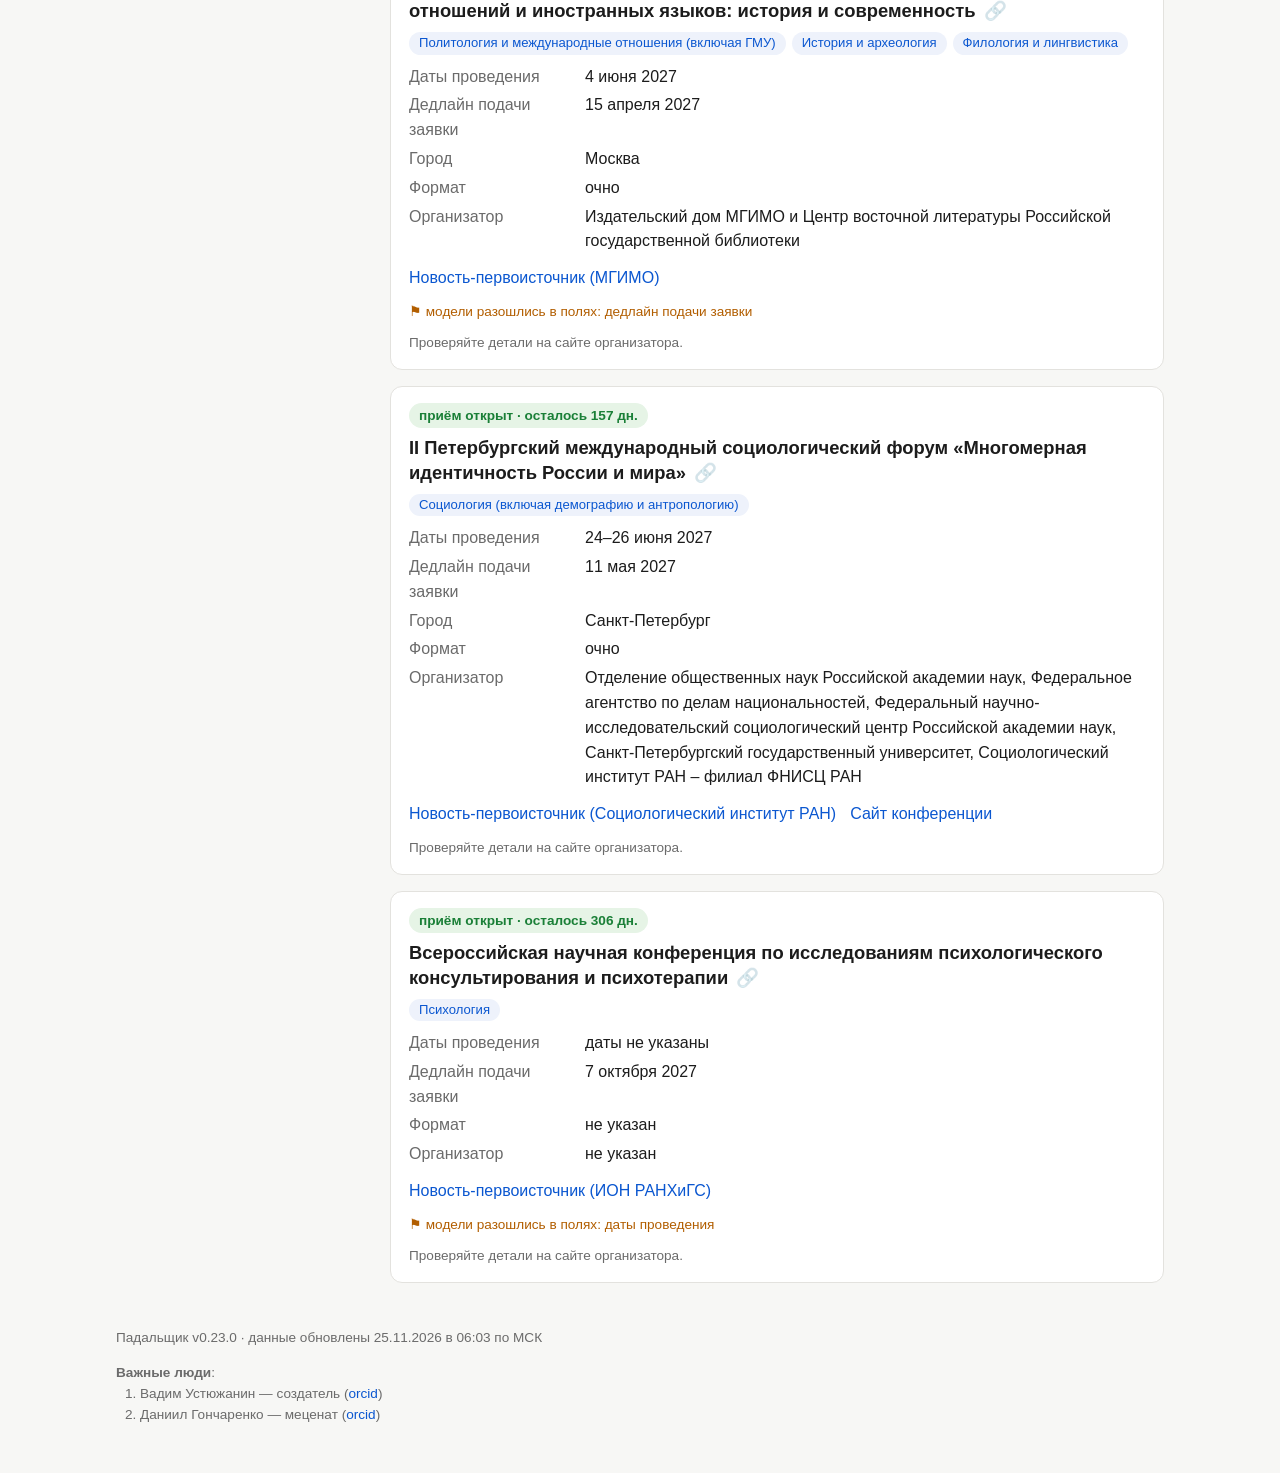
==== commit da7d21a4: "Ежедневное обновление: 2026-11-25 06:07 MSK" ====
--- a/docs/index.html
+++ b/docs/index.html
@@ -101,7 +101,7 @@
     <p>База пополняется автоматически — примерно раз в день.</p>
 
     <p>Используемые источники (будут пополняться): <span id="src-list"><a href="https://eusp.org/news" target="_blank" rel="noopener">ЕУСПб</a>, <a href="https://www.hse.ru/news/announcements/scientific_actions/" target="_blank" rel="noopener">НИУ ВШЭ</a>, <a href="https://spb.hse.ru/announcements/" target="_blank" rel="noopener">НИУ ВШЭ (СПб)</a>, <a href="https://perm.hse.ru/news/announcements/scientific_actions/" target="_blank" rel="noopener">НИУ ВШЭ (Пермь)</a>, <a href="https://news.itmo.ru/ru/events/" target="_blank" rel="noopener">ИТМО</a>, <a href="https://mgimo.ru/about/news/announce/" target="_blank" rel="noopener">МГИМО</a>, <a href="https://msu.ru/science/allevents.html" target="_blank" rel="noopener">МГУ</a>, <a href="https://socinst.ru/events" target="_blank" rel="noopener">Социологический институт РАН</a>, <a href="https://inion.ru/ru/about/news/?category=4" target="_blank" rel="noopener">ИНИОН РАН</a>, <a href="https://ion.ranepa.ru/announcement/" target="_blank" rel="noopener">ИОН РАНХиГС</a>, <a href="https://www.rsuh.ru/anons/" target="_blank" rel="noopener">РГГУ</a>, <a href="https://news.tsu.ru/calendar-of-events/" target="_blank" rel="noopener">ТГУ</a>, <a href="https://lcsr.hse.ru/news/" target="_blank" rel="noopener">ЦенСИБ НИУ ВШЭ</a>, <a href="https://new.ras.ru/press-center/events-additional/" target="_blank" rel="noopener">РАН</a>, <a href="https://events.spbu.ru/" target="_blank" rel="noopener">СПбГУ</a>, <a href="https://mipt.ru/institute/events" target="_blank" rel="noopener">МФТИ</a>, <a href="https://urfu.ru/get-news/ru/news/?cols=3&amp;pid=53%2C11367%2C30302&amp;categories=1%2C10%2C12%2C130%2C155%2C2%2C212%2C232%2C27%2C277%2C3%2C329%2C33%2C380%2C381%2C4%2C5%2C52%2C6%2C8%2C9%2C90%2C93%2C96&amp;fullmode=1&amp;offset=0&amp;rows=100&amp;selected=0&amp;page=54&amp;show_categories=1" target="_blank" rel="noopener">УрФУ</a>, <a href="https://www.iccaras.ru/meropriyatiya.html" target="_blank" rel="noopener">ИКСА РАН</a>, <a href="https://iea-ras.ru/?cat=56" target="_blank" rel="noopener">ИЭА РАН</a>, <a href="https://www.hse.ru/science/HSEconf" target="_blank" rel="noopener">НИУ ВШЭ (конференции)</a>, <a href="https://iling.spb.ru/conferences" target="_blank" rel="noopener">ИЛИ РАН</a></span><p>
-  <p id="about-generated" class="muted">В базе 257 конференций. Данные обновлены 24.11.2026 в 06:02 по МСК.</p>
+  <p id="about-generated" class="muted">В базе 260 конференций. Данные обновлены 25.11.2026 в 06:03 по МСК.</p>
   </div>
 </details>
 
@@ -150,28 +150,31 @@
   <div class="topbar">
     <input id="q" type="search" placeholder="Поиск по названию или организатору…"
            autocomplete="off">
-    <span id="counter" class="counter">показано 16 из 75</span>
+    <span id="counter" class="counter">показано 19 из 76</span>
   </div>
   <noscript><p class="muted">Без JavaScript работает только список ниже
   (конференции с открытым приёмом). Для фильтров и поиска откройте файл
   в браузере — например «Поделиться → открыть в Safari/Chrome».</p></noscript>
   <div id="list">
-<article class="card" id="c-2684fab29c00"><span class="badge red">приём открыт · осталось 1 дн.</span><h2>История современной России: методологические подходы, источниковая база, историографические дискуссии и новые исследовательские инструменты<a class="permalink" href="#c-2684fab29c00" title="Постоянная ссылка на карточку">#</a></h2><p class="chips"><span class="chip">История и археология</span></p><div class="rows"><div class="row"><span class="label">Даты проведения</span><span class="value">30 ноября 2026</span></div><div class="row"><span class="label">Дедлайн подачи заявки</span><span class="value">25 ноября 2026</span></div><div class="row"><span class="label">Город</span><span class="value">Москва</span></div><div class="row"><span class="label">Формат</span><span class="value">очно</span></div><div class="row"><span class="label">Организатор</span><span class="value">кафедра истории России новейшего времени и Учебно-научный центр «Новая Россия. История постсоветской России» РГГУ</span></div></div><p class="links"><a href="https://www.rsuh.ru/anons/ot-perestroyki-do-sovremennosti-v-rggu-obsudyat-novye-podkhody-k-izucheniyu-istorii-rossii/" target="_blank" rel="noopener">Новость-первоисточник (РГГУ)</a></p><p class="check">Проверяйте детали на сайте организатора.</p></article>
-<article class="card" id="c-8170975f25a0"><span class="badge red">приём открыт · осталось 1 дн.</span><h2>VII Всероссийская конференция молодых ученых-лингвистов «Традиционное и новое: проблемы и перспективы лингвистики и лингводидактики в условиях культурного взаимодействия»<a class="permalink" href="#c-8170975f25a0" title="Постоянная ссылка на карточку">#</a></h2><p class="chips"><span class="chip">Образование</span><span class="chip">Филология и лингвистика</span></p><div class="rows"><div class="row"><span class="label">Даты проведения</span><span class="value">9–11 декабря 2026</span></div><div class="row"><span class="label">Дедлайн подачи заявки</span><span class="value">25 ноября 2026</span></div><div class="row"><span class="label">Город</span><span class="value">Санкт-Петербург</span></div><div class="row"><span class="label">Формат</span><span class="value">гибрид</span></div><div class="row"><span class="label">Организатор</span><span class="value">Кафедра иностранных языков и лингводидактики Санкт-Петербургского государственного университета</span></div></div><p class="links"><a href="https://events.spbu.ru/konferenciya-molodyh-uchenyh-lingvistov" target="_blank" rel="noopener">Новость-первоисточник (СПбГУ)</a><a href="https://events.spbu.ru/konferenciya-molodyh-uchenyh-lingvistov" target="_blank" rel="noopener">Сайт конференции</a></p><p class="check">Проверяйте детали на сайте организатора.</p></article>
-<article class="card" id="c-2348f4f6c593"><span class="badge red">приём открыт · осталось 1 дн.</span><h2>Х Чтения памяти В.Т. Лисовского «Молодежь как субъект социальных отношений: от мировоззренческих установок к деятельности»<a class="permalink" href="#c-2348f4f6c593" title="Постоянная ссылка на карточку">#</a></h2><p class="chips"><span class="chip">Социология (включая демографию и антропологию)</span></p><div class="rows"><div class="row"><span class="label">Даты проведения</span><span class="value">17–18 декабря 2026</span></div><div class="row"><span class="label">Дедлайн подачи заявки</span><span class="value">25 ноября 2026</span></div><div class="row"><span class="label">Город</span><span class="value">Санкт-Петербург</span></div><div class="row"><span class="label">Формат</span><span class="value">очно</span></div><div class="row"><span class="label">Организатор</span><span class="value">Научный совет «Демографическое развитие и демографическая политика Российской Федерации» Федеральный научно-исследовательский социологический центр Российской академии наук Координационный центр развития кадрового потенциала в области демографии Санкт-Петербургский центр развития кадрового потенциала в области демографии</span></div></div><p class="links"><a href="https://socinst.ru/conferences/youngsoc2026/#files" target="_blank" rel="noopener">Новость-первоисточник (Социологический институт РАН)</a></p><p class="check">Проверяйте детали на сайте организатора.</p></article>
-<article class="card" id="c-069454ec525b"><span class="badge orange">приём открыт · осталось 7 дн.</span><h2>The 8th International Conference «Topical Issues of International Political Geography»<a class="permalink" href="#c-069454ec525b" title="Постоянная ссылка на карточку">#</a></h2><p class="chips"><span class="chip">Политология и международные отношения (включая ГМУ)</span></p><div class="rows"><div class="row"><span class="label">Даты проведения</span><span class="value">25–26 декабря 2026</span></div><div class="row"><span class="label">Дедлайн подачи заявки</span><span class="value">1 декабря 2026</span></div><div class="row"><span class="label">Город</span><span class="value">Санкт-Петербург</span></div><div class="row"><span class="label">Формат</span><span class="value">очно</span></div><div class="row"><span class="label">Организатор</span><span class="value">Социологический институт РАН – филиал ФНИСЦ РАН</span></div></div><p class="links"><a href="https://socinst.ru/conferences/tipg2026/#files" target="_blank" rel="noopener">Новость-первоисточник (Социологический институт РАН)</a></p><p class="check">Проверяйте детали на сайте организатора.</p></article>
-<article class="card" id="c-153fb4ed3524"><span class="badge orange">приём открыт · осталось 7 дн.</span><h2>Студенческая научно-практическая конференция им. Л.Л. Любимова<a class="permalink" href="#c-153fb4ed3524" title="Постоянная ссылка на карточку">#</a></h2><p class="chips"><span class="chip">Экономика и менеджмент</span><span class="chip">Право</span><span class="chip">История и археология</span><span class="chip">Филология и лингвистика</span></p><div class="rows"><div class="row"><span class="label">Даты проведения</span><span class="value">25 января 2027</span></div><div class="row"><span class="label">Дедлайн подачи заявки</span><span class="value">1 декабря 2026</span></div><div class="row"><span class="label">Город</span><span class="value">Пермь</span></div><div class="row"><span class="label">Формат</span><span class="value">очно</span></div><div class="row"><span class="label">Организатор</span><span class="value">НИУ ВШЭ – Пермь</span></div></div><p class="links"><a href="https://perm.hse.ru/lyubimov/" target="_blank" rel="noopener">Новость-первоисточник (НИУ ВШЭ (Пермь))</a></p><p class="check">Проверяйте детали на сайте организатора.</p></article>
-<article class="card" id="c-cca808c46c72"><span class="badge orange">приём открыт · осталось 10 дн.</span><h2>Молодежная Арктическая научная сессия<a class="permalink" href="#c-cca808c46c72" title="Постоянная ссылка на карточку">#</a></h2><p class="chips"><span class="chip">Биология</span><span class="chip">Экономика и менеджмент</span></p><div class="rows"><div class="row"><span class="label">Даты проведения</span><span class="value">2–3 февраля 2027</span></div><div class="row"><span class="label">Дедлайн подачи заявки</span><span class="value">4 декабря 2026</span></div><div class="row"><span class="label">Город</span><span class="value">Санкт-Петербург</span></div><div class="row"><span class="label">Формат</span><span class="value">очно</span></div><div class="row"><span class="label">Организатор</span><span class="value">Санкт-Петербургский государственный университет</span></div></div><p class="links"><a href="https://events.spbu.ru/molodezhnaya-arkticheskaya-nauchnaya-sessiya" target="_blank" rel="noopener">Новость-первоисточник (СПбГУ)</a></p><p class="flags">⚑ модели разошлись в полях: дедлайн подачи заявки</p><p class="check">Проверяйте детали на сайте организатора.</p></article>
-<article class="card" id="c-f69c9c8b48c7"><span class="badge green">приём открыт · осталось 21 дн.</span><h2>III Международная научная конференция по истории народного хозяйства и экономических учений «Модели регулирования экономики в мировой теории и практике»<a class="permalink" href="#c-f69c9c8b48c7" title="Постоянная ссылка на карточку">#</a></h2><p class="chips"><span class="chip">Экономика и менеджмент</span></p><div class="rows"><div class="row"><span class="label">Даты проведения</span><span class="value">16–17 февраля 2027</span></div><div class="row"><span class="label">Дедлайн подачи заявки</span><span class="value">15 декабря 2026</span></div><div class="row"><span class="label">Город</span><span class="value">Москва</span></div><div class="row"><span class="label">Формат</span><span class="value">гибрид</span></div><div class="row"><span class="label">Организатор</span><span class="value">Кафедра истории народного хозяйства и экономических учений экономического факультета МГУ имени М.В. Ломоносова</span></div></div><p class="links"><a href="https://conf.msu.ru/rus/event/10349/" target="_blank" rel="noopener">Новость-первоисточник (МГУ)</a></p><p class="check">Проверяйте детали на сайте организатора.</p></article>
-<article class="card" id="c-205ee2fa6d70"><span class="badge green">приём открыт · осталось 24 дн.</span><h2>XXV Зимняя школа по механике сплошных сред<a class="permalink" href="#c-205ee2fa6d70" title="Постоянная ссылка на карточку">#</a></h2><p class="chips"><span class="chip">Математика</span><span class="chip">Физика</span></p><div class="rows"><div class="row"><span class="label">Даты проведения</span><span class="value">16–19 февраля 2027</span></div><div class="row"><span class="label">Дедлайн подачи заявки</span><span class="value">18 декабря 2026</span></div><div class="row"><span class="label">Город</span><span class="value">Пермь</span></div><div class="row"><span class="label">Формат</span><span class="value">очно</span></div><div class="row"><span class="label">Организатор</span><span class="value">Российский национальный комитет по теоретической и прикладной механике, Секция механики Отделения энергетики, машиностроения, механики и процессов управления РАН, Уральское отделение РАН, «Институт механики сплошных сред Уральского отделения Российской академии наук» – филиал Пермского федерального исследовательского центра Уральского отделения Российской академии наук</span></div></div><p class="links"><a href="https://new.ras.ru/press-center/events-additional/xxv-zimnyaya-shkola-po-mekhanike-sploshnykh-sred/" target="_blank" rel="noopener">Новость-первоисточник (РАН)</a></p><p class="check">Проверяйте детали на сайте организатора.</p></article>
-<article class="card" id="c-4a56b7786491"><span class="badge green">приём открыт · осталось 31 дн.</span><h2>Международная научно-практическая конференция «Современная научная литература: эффективные практики создания, распространения, библиотечной работы»<a class="permalink" href="#c-4a56b7786491" title="Постоянная ссылка на карточку">#</a></h2><p class="chips"><span class="chip">Филология и лингвистика</span></p><div class="rows"><div class="row"><span class="label">Даты проведения</span><span class="value">30–31 марта 2027</span></div><div class="row"><span class="label">Дедлайн подачи заявки</span><span class="value">25 декабря 2026</span></div><div class="row"><span class="label">Город</span><span class="value">Москва</span></div><div class="row"><span class="label">Формат</span><span class="value">гибрид</span></div><div class="row"><span class="label">Организатор</span><span class="value">ИНИОН РАН, РГБ, РБА, ИИЕТ РАН, ЦНБ НАН Беларуси</span></div></div><p class="links"><a href="https://inion.ru/ru/about/news/konferentciia-sovremennaia-nauchnaia-literatura-effektivnye-praktiki-sozdaniia-rasprostraneniia-bibliotechnoi-raboty-anons/" target="_blank" rel="noopener">Новость-первоисточник (ИНИОН РАН)</a></p><p class="check">Проверяйте детали на сайте организатора.</p></article>
-<article class="card" id="c-4d2dd4605d40"><span class="badge green">приём открыт · осталось 36 дн.</span><h2>ХVII международная конференция «Африка: восстановление исторической справедливости и достижение подлинного суверенитета»<a class="permalink" href="#c-4d2dd4605d40" title="Постоянная ссылка на карточку">#</a></h2><p class="chips"><span class="chip">Политология и международные отношения (включая ГМУ)</span></p><div class="rows"><div class="row"><span class="label">Даты проведения</span><span class="value">26–27 мая 2027</span></div><div class="row"><span class="label">Дедлайн подачи заявки</span><span class="value">30 декабря 2026</span></div><div class="row"><span class="label">Город</span><span class="value">Москва</span></div><div class="row"><span class="label">Формат</span><span class="value">очно</span></div><div class="row"><span class="label">Организатор</span><span class="value">Институт Африки Российской академии наук и Министерство науки и высшего образования Российской Федерации</span></div></div><p class="links"><a href="https://new.ras.ru/press-center/events-additional/khvii-mezhdunarodnaya-konferentsiya-afrika-vosstanovlenie-istoricheskoy-spravedlivosti-i-dostizhenie/" target="_blank" rel="noopener">Новость-первоисточник (РАН)</a></p><p class="check">Проверяйте детали на сайте организатора.</p></article>
-<article class="card" id="c-97289dfbcc22"><span class="badge green">приём открыт · осталось 47 дн.</span><h2>Общее место: теория и практика паблик-арта<a class="permalink" href="#c-97289dfbcc22" title="Постоянная ссылка на карточку">#</a></h2><p class="chips"><span class="chip">Искусствоведение</span></p><div class="rows"><div class="row"><span class="label">Даты проведения</span><span class="value">24–25 марта 2027</span></div><div class="row"><span class="label">Дедлайн подачи заявки</span><span class="value">10 января 2027</span></div><div class="row"><span class="label">Формат</span><span class="value">гибрид</span></div><div class="row"><span class="label">Организатор</span><span class="value">Школа искусств и культурного наследия Европейского университета, Институт исследования стрит-арта и бюро НОВЬ</span></div></div><p class="links"><a href="https://eusp.org/news/start-priema-zayavok-konferenciya-obschee-mesto-teoriya-i-praktika-pablik-arta" target="_blank" rel="noopener">Новость-первоисточник (ЕУСПб)</a></p><p class="check">Проверяйте детали на сайте организатора.</p></article>
-<article class="card" id="c-089e0b2d7b9c"><span class="badge green">приём открыт · осталось 67 дн.</span><h2>XXI Международная научная конференция «Сорокинские чтения»: «Традиции в современности: социологические перспективы изучения ценностных основ российского общества»<a class="permalink" href="#c-089e0b2d7b9c" title="Постоянная ссылка на карточку">#</a></h2><p class="chips"><span class="chip">Социология (включая демографию и антропологию)</span></p><div class="rows"><div class="row"><span class="label">Даты проведения</span><span class="value">18 февраля 2027</span></div><div class="row"><span class="label">Дедлайн подачи заявки</span><span class="value">30 января 2027</span></div><div class="row"><span class="label">Город</span><span class="value">Москва</span></div><div class="row"><span class="label">Формат</span><span class="value">очно</span></div><div class="row"><span class="label">Организатор</span><span class="value">Московский государственный университет имени М.В. Ломоносова, Социологический факультет, Кафедра современной социологии МГУ имени М.В. Ломоносова</span></div></div><p class="links"><a href="https://conf.msu.ru/rus/event/10753/" target="_blank" rel="noopener">Новость-первоисточник (МГУ)</a></p><p class="check">Проверяйте детали на сайте организатора.</p></article>
-<article class="card" id="c-50960fe2d03c"><span class="badge green">приём открыт · осталось 83 дн.</span><h2>Всероссийская научная конференция «Границы политического в меняющихся обществах (100-летию выхода «Понятия политического» Карла Шмитта посвящается)<a class="permalink" href="#c-50960fe2d03c" title="Постоянная ссылка на карточку">#</a></h2><p class="chips"><span class="chip">Политология и международные отношения (включая ГМУ)</span></p><div class="rows"><div class="row"><span class="label">Даты проведения</span><span class="value">25–26 марта 2027</span></div><div class="row"><span class="label">Дедлайн подачи заявки</span><span class="value">15 февраля 2027</span></div><div class="row"><span class="label">Город</span><span class="value">Санкт-Петербург</span></div><div class="row"><span class="label">Формат</span><span class="value">очно</span></div><div class="row"><span class="label">Организатор</span><span class="value">Социологический институт РАН – филиал ФНИСЦ РАН</span></div></div><p class="links"><a href="https://socinst.ru/conferences/politicalborders2027/#files" target="_blank" rel="noopener">Новость-первоисточник (Социологический институт РАН)</a><a href="https://forms.socinst.ru/form/view?id=20" target="_blank" rel="noopener">Сайт конференции</a></p><p class="check">Проверяйте детали на сайте организатора.</p></article>
-<article class="card" id="c-40b8909ab088"><span class="badge green">приём открыт · осталось 84 дн.</span><h2>VII Студенческий биохимический форум<a class="permalink" href="#c-40b8909ab088" title="Постоянная ссылка на карточку">#</a></h2><p class="chips"><span class="chip">Биология</span></p><div class="rows"><div class="row"><span class="label">Даты проведения</span><span class="value">17–19 апреля 2027</span></div><div class="row"><span class="label">Дедлайн подачи заявки</span><span class="value">16 февраля 2027</span></div><div class="row"><span class="label">Город</span><span class="value">Москва</span></div><div class="row"><span class="label">Формат</span><span class="value">очно</span></div><div class="row"><span class="label">Организатор</span><span class="value">Московский государственный университет имени М.В.Ломоносова, Биологический факультет, Кафедра биохимии</span></div></div><p class="links"><a href="https://conf.msu.ru/rus/event/10531/" target="_blank" rel="noopener">Новость-первоисточник (МГУ)</a></p><p class="check">Проверяйте детали на сайте организатора.</p></article>
-<article class="card" id="c-b1d03144e037"><span class="badge green">приём открыт · осталось 168 дн.</span><h2>II Петербургский международный социологический форум «Многомерная идентичность России и мира»<a class="permalink" href="#c-b1d03144e037" title="Постоянная ссылка на карточку">#</a></h2><p class="chips"><span class="chip">Социология (включая демографию и антропологию)</span></p><div class="rows"><div class="row"><span class="label">Даты проведения</span><span class="value">24–26 июня 2027</span></div><div class="row"><span class="label">Дедлайн подачи заявки</span><span class="value">11 мая 2027</span></div><div class="row"><span class="label">Город</span><span class="value">Санкт-Петербург</span></div><div class="row"><span class="label">Формат</span><span class="value">очно</span></div><div class="row"><span class="label">Организатор</span><span class="value">Отделение общественных наук Российской академии наук, Федеральное агентство по делам национальностей, Федеральный научно-исследовательский социологический центр Российской академии наук, Санкт-Петербургский государственный университет, Социологический институт РАН – филиал ФНИСЦ РАН</span></div></div><p class="links"><a href="https://socinst.ru/conferences/socforum2027/#files" target="_blank" rel="noopener">Новость-первоисточник (Социологический институт РАН)</a><a href="https://socinst.ru/conferences/socforum2027" target="_blank" rel="noopener">Сайт конференции</a></p><p class="check">Проверяйте детали на сайте организатора.</p></article>
-<article class="card" id="c-c9be6bfbc5b4"><span class="badge green">приём открыт · осталось 317 дн.</span><h2>Всероссийская научная конференция по исследованиям психологического консультирования и психотерапии<a class="permalink" href="#c-c9be6bfbc5b4" title="Постоянная ссылка на карточку">#</a></h2><p class="chips"><span class="chip">Психология</span></p><div class="rows"><div class="row"><span class="label">Даты проведения</span><span class="value">даты не указаны</span></div><div class="row"><span class="label">Дедлайн подачи заявки</span><span class="value">7 октября 2027</span></div><div class="row"><span class="label">Формат</span><span class="value">не указан</span></div><div class="row"><span class="label">Организатор</span><span class="value">не указан</span></div></div><p class="links"><a href="https://ion.ranepa.ru/announcement/vserossiyskaya-nauchnaya-konferentsiya-po-issledovaniyam-psikhologicheskogo-konsultirovaniya-i-psikh/" target="_blank" rel="noopener">Новость-первоисточник (ИОН РАНХиГС)</a></p><p class="flags">⚑ модели разошлись в полях: даты проведения</p><p class="check">Проверяйте детали на сайте организатора.</p></article>
+<article class="card" id="c-2684fab29c00"><span class="badge red">приём открыт · осталось 0 дн.</span><h2>История современной России: методологические подходы, источниковая база, историографические дискуссии и новые исследовательские инструменты<a class="permalink" href="#c-2684fab29c00" title="Постоянная ссылка на карточку">#</a></h2><p class="chips"><span class="chip">История и археология</span></p><div class="rows"><div class="row"><span class="label">Даты проведения</span><span class="value">30 ноября 2026</span></div><div class="row"><span class="label">Дедлайн подачи заявки</span><span class="value">25 ноября 2026</span></div><div class="row"><span class="label">Город</span><span class="value">Москва</span></div><div class="row"><span class="label">Формат</span><span class="value">очно</span></div><div class="row"><span class="label">Организатор</span><span class="value">кафедра истории России новейшего времени и Учебно-научный центр «Новая Россия. История постсоветской России» РГГУ</span></div></div><p class="links"><a href="https://www.rsuh.ru/anons/ot-perestroyki-do-sovremennosti-v-rggu-obsudyat-novye-podkhody-k-izucheniyu-istorii-rossii/" target="_blank" rel="noopener">Новость-первоисточник (РГГУ)</a></p><p class="check">Проверяйте детали на сайте организатора.</p></article>
+<article class="card" id="c-8170975f25a0"><span class="badge red">приём открыт · осталось 0 дн.</span><h2>VII Всероссийская конференция молодых ученых-лингвистов «Традиционное и новое: проблемы и перспективы лингвистики и лингводидактики в условиях культурного взаимодействия»<a class="permalink" href="#c-8170975f25a0" title="Постоянная ссылка на карточку">#</a></h2><p class="chips"><span class="chip">Образование</span><span class="chip">Филология и лингвистика</span></p><div class="rows"><div class="row"><span class="label">Даты проведения</span><span class="value">9–11 декабря 2026</span></div><div class="row"><span class="label">Дедлайн подачи заявки</span><span class="value">25 ноября 2026</span></div><div class="row"><span class="label">Город</span><span class="value">Санкт-Петербург</span></div><div class="row"><span class="label">Формат</span><span class="value">гибрид</span></div><div class="row"><span class="label">Организатор</span><span class="value">Кафедра иностранных языков и лингводидактики Санкт-Петербургского государственного университета</span></div></div><p class="links"><a href="https://events.spbu.ru/konferenciya-molodyh-uchenyh-lingvistov" target="_blank" rel="noopener">Новость-первоисточник (СПбГУ)</a><a href="https://events.spbu.ru/konferenciya-molodyh-uchenyh-lingvistov" target="_blank" rel="noopener">Сайт конференции</a></p><p class="check">Проверяйте детали на сайте организатора.</p></article>
+<article class="card" id="c-2348f4f6c593"><span class="badge red">приём открыт · осталось 0 дн.</span><h2>Х Чтения памяти В.Т. Лисовского «Молодежь как субъект социальных отношений: от мировоззренческих установок к деятельности»<a class="permalink" href="#c-2348f4f6c593" title="Постоянная ссылка на карточку">#</a></h2><p class="chips"><span class="chip">Социология (включая демографию и антропологию)</span></p><div class="rows"><div class="row"><span class="label">Даты проведения</span><span class="value">17–18 декабря 2026</span></div><div class="row"><span class="label">Дедлайн подачи заявки</span><span class="value">25 ноября 2026</span></div><div class="row"><span class="label">Город</span><span class="value">Санкт-Петербург</span></div><div class="row"><span class="label">Формат</span><span class="value">очно</span></div><div class="row"><span class="label">Организатор</span><span class="value">Научный совет «Демографическое развитие и демографическая политика Российской Федерации» Федеральный научно-исследовательский социологический центр Российской академии наук Координационный центр развития кадрового потенциала в области демографии Санкт-Петербургский центр развития кадрового потенциала в области демографии</span></div></div><p class="links"><a href="https://socinst.ru/conferences/youngsoc2026/#files" target="_blank" rel="noopener">Новость-первоисточник (Социологический институт РАН)</a></p><p class="check">Проверяйте детали на сайте организатора.</p></article>
+<article class="card" id="c-069454ec525b"><span class="badge orange">приём открыт · осталось 6 дн.</span><h2>The 8th International Conference «Topical Issues of International Political Geography»<a class="permalink" href="#c-069454ec525b" title="Постоянная ссылка на карточку">#</a></h2><p class="chips"><span class="chip">Политология и международные отношения (включая ГМУ)</span></p><div class="rows"><div class="row"><span class="label">Даты проведения</span><span class="value">25–26 декабря 2026</span></div><div class="row"><span class="label">Дедлайн подачи заявки</span><span class="value">1 декабря 2026</span></div><div class="row"><span class="label">Город</span><span class="value">Санкт-Петербург</span></div><div class="row"><span class="label">Формат</span><span class="value">очно</span></div><div class="row"><span class="label">Организатор</span><span class="value">Социологический институт РАН – филиал ФНИСЦ РАН</span></div></div><p class="links"><a href="https://socinst.ru/conferences/tipg2026/#files" target="_blank" rel="noopener">Новость-первоисточник (Социологический институт РАН)</a></p><p class="check">Проверяйте детали на сайте организатора.</p></article>
+<article class="card" id="c-153fb4ed3524"><span class="badge orange">приём открыт · осталось 6 дн.</span><h2>Студенческая научно-практическая конференция им. Л.Л. Любимова<a class="permalink" href="#c-153fb4ed3524" title="Постоянная ссылка на карточку">#</a></h2><p class="chips"><span class="chip">Экономика и менеджмент</span><span class="chip">Право</span><span class="chip">История и археология</span><span class="chip">Филология и лингвистика</span></p><div class="rows"><div class="row"><span class="label">Даты проведения</span><span class="value">25 января 2027</span></div><div class="row"><span class="label">Дедлайн подачи заявки</span><span class="value">1 декабря 2026</span></div><div class="row"><span class="label">Город</span><span class="value">Пермь</span></div><div class="row"><span class="label">Формат</span><span class="value">очно</span></div><div class="row"><span class="label">Организатор</span><span class="value">НИУ ВШЭ – Пермь</span></div></div><p class="links"><a href="https://perm.hse.ru/lyubimov/" target="_blank" rel="noopener">Новость-первоисточник (НИУ ВШЭ (Пермь))</a></p><p class="check">Проверяйте детали на сайте организатора.</p></article>
+<article class="card" id="c-cca808c46c72"><span class="badge orange">приём открыт · осталось 9 дн.</span><h2>Молодежная Арктическая научная сессия<a class="permalink" href="#c-cca808c46c72" title="Постоянная ссылка на карточку">#</a></h2><p class="chips"><span class="chip">Биология</span><span class="chip">Экономика и менеджмент</span></p><div class="rows"><div class="row"><span class="label">Даты проведения</span><span class="value">2–3 февраля 2027</span></div><div class="row"><span class="label">Дедлайн подачи заявки</span><span class="value">4 декабря 2026</span></div><div class="row"><span class="label">Город</span><span class="value">Санкт-Петербург</span></div><div class="row"><span class="label">Формат</span><span class="value">очно</span></div><div class="row"><span class="label">Организатор</span><span class="value">Санкт-Петербургский государственный университет</span></div></div><p class="links"><a href="https://events.spbu.ru/molodezhnaya-arkticheskaya-nauchnaya-sessiya" target="_blank" rel="noopener">Новость-первоисточник (СПбГУ)</a></p><p class="flags">⚑ модели разошлись в полях: дедлайн подачи заявки</p><p class="check">Проверяйте детали на сайте организатора.</p></article>
+<article class="card" id="c-b778926b1f1d"><span class="badge orange">приём открыт · осталось 13 дн.</span><h2>Студенческая конференция «Риски ESG-трансформации в странах БРИКС»<a class="permalink" href="#c-b778926b1f1d" title="Постоянная ссылка на карточку">#</a></h2><p class="chips"><span class="chip">Экономика и менеджмент</span></p><div class="rows"><div class="row"><span class="label">Даты проведения</span><span class="value">15 декабря 2026</span></div><div class="row"><span class="label">Дедлайн подачи заявки</span><span class="value">8 декабря 2026</span></div><div class="row"><span class="label">Город</span><span class="value">Москва</span></div><div class="row"><span class="label">Формат</span><span class="value">гибрид</span></div><div class="row"><span class="label">Организатор</span><span class="value">MGIMO Goes Green</span></div></div><p class="links"><a href="https://mgimo.ru/about/news/announce/esg-brics-15-12-26/" target="_blank" rel="noopener">Новость-первоисточник (МГИМО)</a></p><p class="check">Проверяйте детали на сайте организатора.</p></article>
+<article class="card" id="c-edcc0fbf2f71"><span class="badge orange">приём открыт · осталось 14 дн.</span><h2>Управление активами — 2026<a class="permalink" href="#c-edcc0fbf2f71" title="Постоянная ссылка на карточку">#</a></h2><p class="chips"><span class="chip">Экономика и менеджмент</span></p><div class="rows"><div class="row"><span class="label">Даты проведения</span><span class="value">9 декабря 2026</span></div><div class="row"><span class="label">Дедлайн подачи заявки</span><span class="value">9 декабря 2026</span></div><div class="row"><span class="label">Город</span><span class="value">Москва</span></div><div class="row"><span class="label">Формат</span><span class="value">гибрид</span></div><div class="row"><span class="label">Организатор</span><span class="value">кафедра управления активами Факультета международных экономических отношений МГИМО</span></div></div><p class="links"><a href="https://mgimo.ru/about/news/announce/am-2026/" target="_blank" rel="noopener">Новость-первоисточник (МГИМО)</a></p><p class="flags">⚑ модели разошлись в полях: дедлайн подачи заявки</p><p class="check">Проверяйте детали на сайте организатора.</p></article>
+<article class="card" id="c-f69c9c8b48c7"><span class="badge green">приём открыт · осталось 20 дн.</span><h2>III Международная научная конференция по истории народного хозяйства и экономических учений «Модели регулирования экономики в мировой теории и практике»<a class="permalink" href="#c-f69c9c8b48c7" title="Постоянная ссылка на карточку">#</a></h2><p class="chips"><span class="chip">Экономика и менеджмент</span></p><div class="rows"><div class="row"><span class="label">Даты проведения</span><span class="value">16–17 февраля 2027</span></div><div class="row"><span class="label">Дедлайн подачи заявки</span><span class="value">15 декабря 2026</span></div><div class="row"><span class="label">Город</span><span class="value">Москва</span></div><div class="row"><span class="label">Формат</span><span class="value">гибрид</span></div><div class="row"><span class="label">Организатор</span><span class="value">Кафедра истории народного хозяйства и экономических учений экономического факультета МГУ имени М.В. Ломоносова</span></div></div><p class="links"><a href="https://conf.msu.ru/rus/event/10349/" target="_blank" rel="noopener">Новость-первоисточник (МГУ)</a></p><p class="check">Проверяйте детали на сайте организатора.</p></article>
+<article class="card" id="c-205ee2fa6d70"><span class="badge green">приём открыт · осталось 23 дн.</span><h2>XXV Зимняя школа по механике сплошных сред<a class="permalink" href="#c-205ee2fa6d70" title="Постоянная ссылка на карточку">#</a></h2><p class="chips"><span class="chip">Математика</span><span class="chip">Физика</span></p><div class="rows"><div class="row"><span class="label">Даты проведения</span><span class="value">16–19 февраля 2027</span></div><div class="row"><span class="label">Дедлайн подачи заявки</span><span class="value">18 декабря 2026</span></div><div class="row"><span class="label">Город</span><span class="value">Пермь</span></div><div class="row"><span class="label">Формат</span><span class="value">очно</span></div><div class="row"><span class="label">Организатор</span><span class="value">Российский национальный комитет по теоретической и прикладной механике, Секция механики Отделения энергетики, машиностроения, механики и процессов управления РАН, Уральское отделение РАН, «Институт механики сплошных сред Уральского отделения Российской академии наук» – филиал Пермского федерального исследовательского центра Уральского отделения Российской академии наук</span></div></div><p class="links"><a href="https://new.ras.ru/press-center/events-additional/xxv-zimnyaya-shkola-po-mekhanike-sploshnykh-sred/" target="_blank" rel="noopener">Новость-первоисточник (РАН)</a></p><p class="check">Проверяйте детали на сайте организатора.</p></article>
+<article class="card" id="c-4a56b7786491"><span class="badge green">приём открыт · осталось 30 дн.</span><h2>Международная научно-практическая конференция «Современная научная литература: эффективные практики создания, распространения, библиотечной работы»<a class="permalink" href="#c-4a56b7786491" title="Постоянная ссылка на карточку">#</a></h2><p class="chips"><span class="chip">Филология и лингвистика</span></p><div class="rows"><div class="row"><span class="label">Даты проведения</span><span class="value">30–31 марта 2027</span></div><div class="row"><span class="label">Дедлайн подачи заявки</span><span class="value">25 декабря 2026</span></div><div class="row"><span class="label">Город</span><span class="value">Москва</span></div><div class="row"><span class="label">Формат</span><span class="value">гибрид</span></div><div class="row"><span class="label">Организатор</span><span class="value">ИНИОН РАН, РГБ, РБА, ИИЕТ РАН, ЦНБ НАН Беларуси</span></div></div><p class="links"><a href="https://inion.ru/ru/about/news/konferentciia-sovremennaia-nauchnaia-literatura-effektivnye-praktiki-sozdaniia-rasprostraneniia-bibliotechnoi-raboty-anons/" target="_blank" rel="noopener">Новость-первоисточник (ИНИОН РАН)</a></p><p class="check">Проверяйте детали на сайте организатора.</p></article>
+<article class="card" id="c-4d2dd4605d40"><span class="badge green">приём открыт · осталось 35 дн.</span><h2>ХVII международная конференция «Африка: восстановление исторической справедливости и достижение подлинного суверенитета»<a class="permalink" href="#c-4d2dd4605d40" title="Постоянная ссылка на карточку">#</a></h2><p class="chips"><span class="chip">Политология и международные отношения (включая ГМУ)</span></p><div class="rows"><div class="row"><span class="label">Даты проведения</span><span class="value">26–27 мая 2027</span></div><div class="row"><span class="label">Дедлайн подачи заявки</span><span class="value">30 декабря 2026</span></div><div class="row"><span class="label">Город</span><span class="value">Москва</span></div><div class="row"><span class="label">Формат</span><span class="value">очно</span></div><div class="row"><span class="label">Организатор</span><span class="value">Институт Африки Российской академии наук и Министерство науки и высшего образования Российской Федерации</span></div></div><p class="links"><a href="https://new.ras.ru/press-center/events-additional/khvii-mezhdunarodnaya-konferentsiya-afrika-vosstanovlenie-istoricheskoy-spravedlivosti-i-dostizhenie/" target="_blank" rel="noopener">Новость-первоисточник (РАН)</a></p><p class="check">Проверяйте детали на сайте организатора.</p></article>
+<article class="card" id="c-97289dfbcc22"><span class="badge green">приём открыт · осталось 46 дн.</span><h2>Общее место: теория и практика паблик-арта<a class="permalink" href="#c-97289dfbcc22" title="Постоянная ссылка на карточку">#</a></h2><p class="chips"><span class="chip">Искусствоведение</span></p><div class="rows"><div class="row"><span class="label">Даты проведения</span><span class="value">24–25 марта 2027</span></div><div class="row"><span class="label">Дедлайн подачи заявки</span><span class="value">10 января 2027</span></div><div class="row"><span class="label">Формат</span><span class="value">гибрид</span></div><div class="row"><span class="label">Организатор</span><span class="value">Школа искусств и культурного наследия Европейского университета, Институт исследования стрит-арта и бюро НОВЬ</span></div></div><p class="links"><a href="https://eusp.org/news/start-priema-zayavok-konferenciya-obschee-mesto-teoriya-i-praktika-pablik-arta" target="_blank" rel="noopener">Новость-первоисточник (ЕУСПб)</a></p><p class="check">Проверяйте детали на сайте организатора.</p></article>
+<article class="card" id="c-089e0b2d7b9c"><span class="badge green">приём открыт · осталось 66 дн.</span><h2>XXI Международная научная конференция «Сорокинские чтения»: «Традиции в современности: социологические перспективы изучения ценностных основ российского общества»<a class="permalink" href="#c-089e0b2d7b9c" title="Постоянная ссылка на карточку">#</a></h2><p class="chips"><span class="chip">Социология (включая демографию и антропологию)</span></p><div class="rows"><div class="row"><span class="label">Даты проведения</span><span class="value">18 февраля 2027</span></div><div class="row"><span class="label">Дедлайн подачи заявки</span><span class="value">30 января 2027</span></div><div class="row"><span class="label">Город</span><span class="value">Москва</span></div><div class="row"><span class="label">Формат</span><span class="value">очно</span></div><div class="row"><span class="label">Организатор</span><span class="value">Московский государственный университет имени М.В. Ломоносова, Социологический факультет, Кафедра современной социологии МГУ имени М.В. Ломоносова</span></div></div><p class="links"><a href="https://conf.msu.ru/rus/event/10753/" target="_blank" rel="noopener">Новость-первоисточник (МГУ)</a></p><p class="check">Проверяйте детали на сайте организатора.</p></article>
+<article class="card" id="c-50960fe2d03c"><span class="badge green">приём открыт · осталось 82 дн.</span><h2>Всероссийская научная конференция «Границы политического в меняющихся обществах (100-летию выхода «Понятия политического» Карла Шмитта посвящается)<a class="permalink" href="#c-50960fe2d03c" title="Постоянная ссылка на карточку">#</a></h2><p class="chips"><span class="chip">Политология и международные отношения (включая ГМУ)</span></p><div class="rows"><div class="row"><span class="label">Даты проведения</span><span class="value">25–26 марта 2027</span></div><div class="row"><span class="label">Дедлайн подачи заявки</span><span class="value">15 февраля 2027</span></div><div class="row"><span class="label">Город</span><span class="value">Санкт-Петербург</span></div><div class="row"><span class="label">Формат</span><span class="value">очно</span></div><div class="row"><span class="label">Организатор</span><span class="value">Социологический институт РАН – филиал ФНИСЦ РАН</span></div></div><p class="links"><a href="https://socinst.ru/conferences/politicalborders2027/#files" target="_blank" rel="noopener">Новость-первоисточник (Социологический институт РАН)</a><a href="https://forms.socinst.ru/form/view?id=20" target="_blank" rel="noopener">Сайт конференции</a></p><p class="check">Проверяйте детали на сайте организатора.</p></article>
+<article class="card" id="c-40b8909ab088"><span class="badge green">приём открыт · осталось 83 дн.</span><h2>VII Студенческий биохимический форум<a class="permalink" href="#c-40b8909ab088" title="Постоянная ссылка на карточку">#</a></h2><p class="chips"><span class="chip">Биология</span></p><div class="rows"><div class="row"><span class="label">Даты проведения</span><span class="value">17–19 апреля 2027</span></div><div class="row"><span class="label">Дедлайн подачи заявки</span><span class="value">16 февраля 2027</span></div><div class="row"><span class="label">Город</span><span class="value">Москва</span></div><div class="row"><span class="label">Формат</span><span class="value">очно</span></div><div class="row"><span class="label">Организатор</span><span class="value">Московский государственный университет имени М.В.Ломоносова, Биологический факультет, Кафедра биохимии</span></div></div><p class="links"><a href="https://conf.msu.ru/rus/event/10531/" target="_blank" rel="noopener">Новость-первоисточник (МГУ)</a></p><p class="check">Проверяйте детали на сайте организатора.</p></article>
+<article class="card" id="c-e8120adedfbb"><span class="badge green">приём открыт · осталось 141 дн.</span><h2>Литера–2027. Отечественное книгоиздание в области международных отношений и иностранных языков: история и современность<a class="permalink" href="#c-e8120adedfbb" title="Постоянная ссылка на карточку">#</a></h2><p class="chips"><span class="chip">Политология и международные отношения (включая ГМУ)</span><span class="chip">История и археология</span><span class="chip">Филология и лингвистика</span></p><div class="rows"><div class="row"><span class="label">Даты проведения</span><span class="value">4 июня 2027</span></div><div class="row"><span class="label">Дедлайн подачи заявки</span><span class="value">15 апреля 2027</span></div><div class="row"><span class="label">Город</span><span class="value">Москва</span></div><div class="row"><span class="label">Формат</span><span class="value">очно</span></div><div class="row"><span class="label">Организатор</span><span class="value">Издательский дом МГИМО и Центр восточной литературы Российской государственной библиотеки</span></div></div><p class="links"><a href="https://mgimo.ru/about/news/announce/litera-2027/" target="_blank" rel="noopener">Новость-первоисточник (МГИМО)</a></p><p class="flags">⚑ модели разошлись в полях: дедлайн подачи заявки</p><p class="check">Проверяйте детали на сайте организатора.</p></article>
+<article class="card" id="c-b1d03144e037"><span class="badge green">приём открыт · осталось 167 дн.</span><h2>II Петербургский международный социологический форум «Многомерная идентичность России и мира»<a class="permalink" href="#c-b1d03144e037" title="Постоянная ссылка на карточку">#</a></h2><p class="chips"><span class="chip">Социология (включая демографию и антропологию)</span></p><div class="rows"><div class="row"><span class="label">Даты проведения</span><span class="value">24–26 июня 2027</span></div><div class="row"><span class="label">Дедлайн подачи заявки</span><span class="value">11 мая 2027</span></div><div class="row"><span class="label">Город</span><span class="value">Санкт-Петербург</span></div><div class="row"><span class="label">Формат</span><span class="value">очно</span></div><div class="row"><span class="label">Организатор</span><span class="value">Отделение общественных наук Российской академии наук, Федеральное агентство по делам национальностей, Федеральный научно-исследовательский социологический центр Российской академии наук, Санкт-Петербургский государственный университет, Социологический институт РАН – филиал ФНИСЦ РАН</span></div></div><p class="links"><a href="https://socinst.ru/conferences/socforum2027/#files" target="_blank" rel="noopener">Новость-первоисточник (Социологический институт РАН)</a><a href="https://socinst.ru/conferences/socforum2027" target="_blank" rel="noopener">Сайт конференции</a></p><p class="check">Проверяйте детали на сайте организатора.</p></article>
+<article class="card" id="c-c9be6bfbc5b4"><span class="badge green">приём открыт · осталось 316 дн.</span><h2>Всероссийская научная конференция по исследованиям психологического консультирования и психотерапии<a class="permalink" href="#c-c9be6bfbc5b4" title="Постоянная ссылка на карточку">#</a></h2><p class="chips"><span class="chip">Психология</span></p><div class="rows"><div class="row"><span class="label">Даты проведения</span><span class="value">даты не указаны</span></div><div class="row"><span class="label">Дедлайн подачи заявки</span><span class="value">7 октября 2027</span></div><div class="row"><span class="label">Формат</span><span class="value">не указан</span></div><div class="row"><span class="label">Организатор</span><span class="value">не указан</span></div></div><p class="links"><a href="https://ion.ranepa.ru/announcement/vserossiyskaya-nauchnaya-konferentsiya-po-issledovaniyam-psikhologicheskogo-konsultirovaniya-i-psikh/" target="_blank" rel="noopener">Новость-первоисточник (ИОН РАНХиГС)</a></p><p class="flags">⚑ модели разошлись в полях: даты проведения</p><p class="check">Проверяйте детали на сайте организатора.</p></article>
   </div>
 </main>
 </div>
@@ -192,7 +195,7 @@
 </style>
 
 <footer>
-  <p id="generated">Падальщик v0.23.0 · данные обновлены 24.11.2026 в 06:02 по МСК</p>
+  <p id="generated">Падальщик v0.23.0 · данные обновлены 25.11.2026 в 06:03 по МСК</p>
 
   <div class="people">
     <p><b>Важные люди</b>:</p>
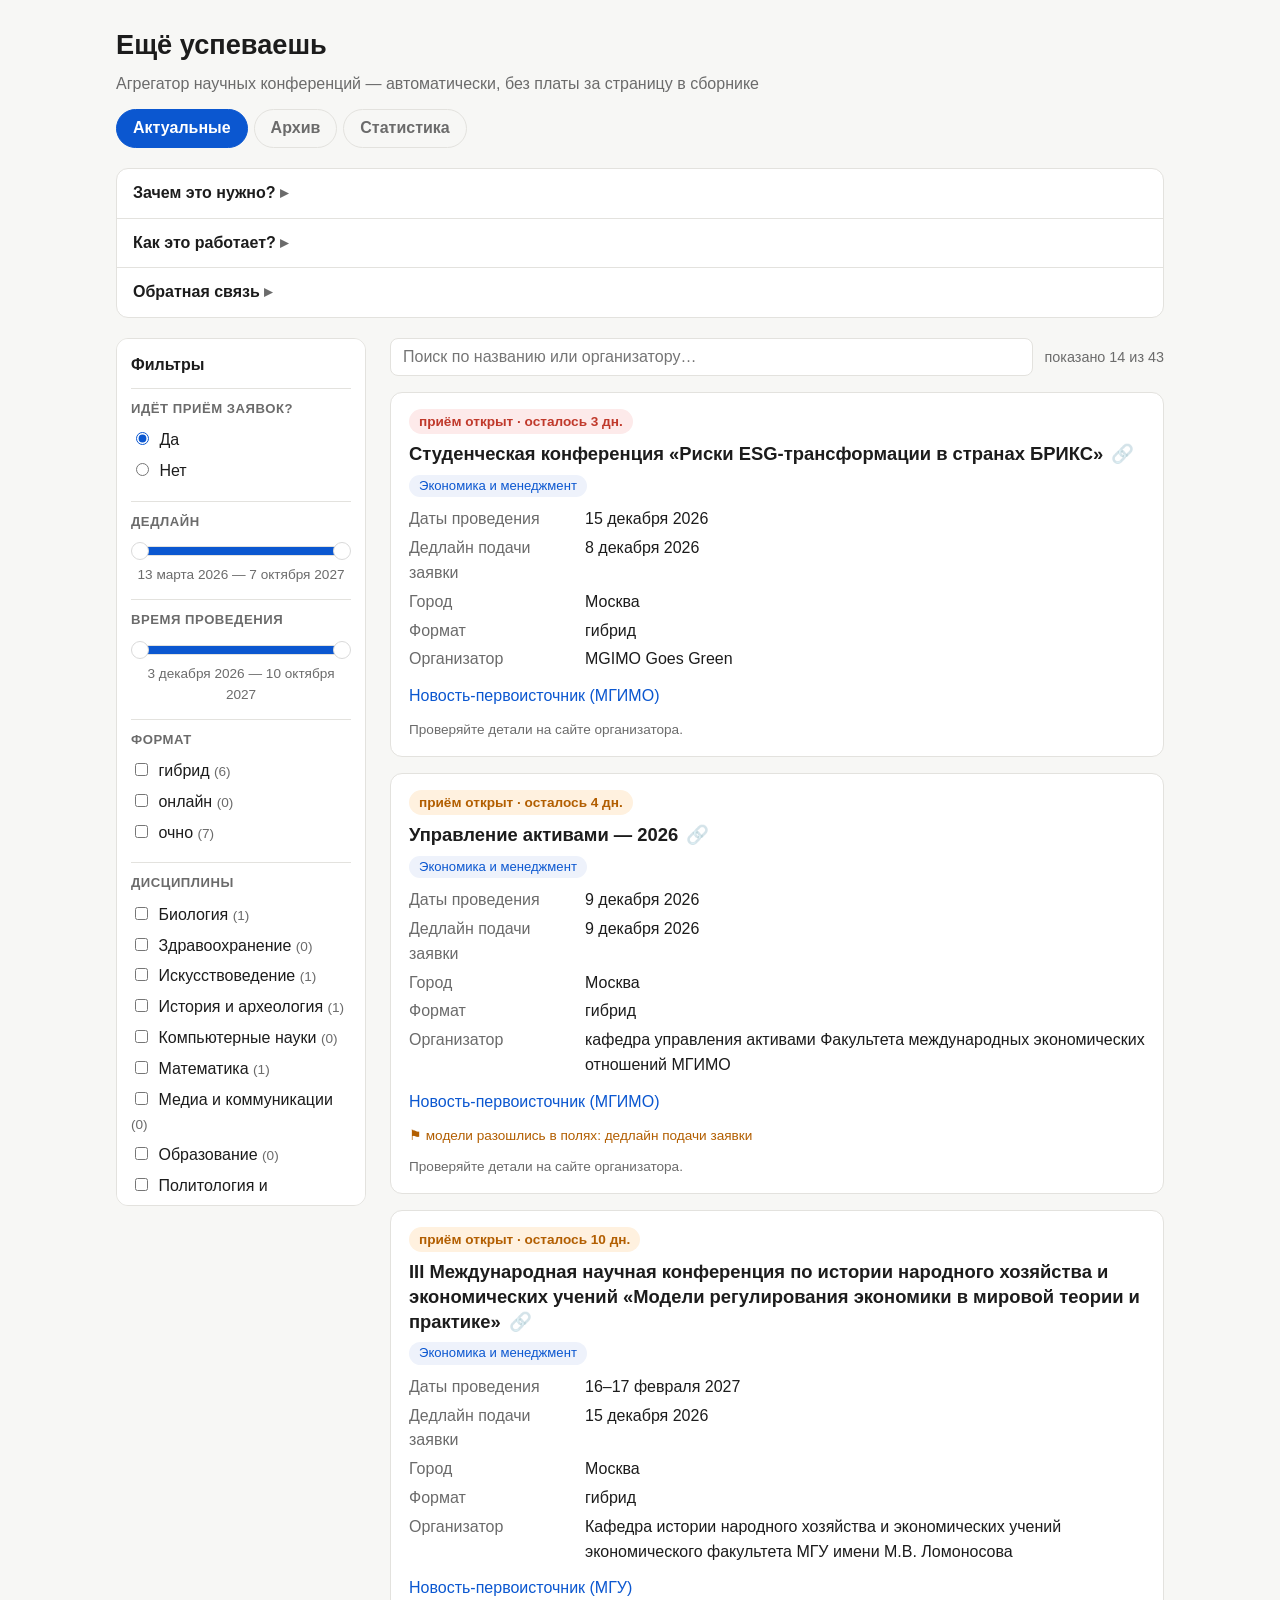
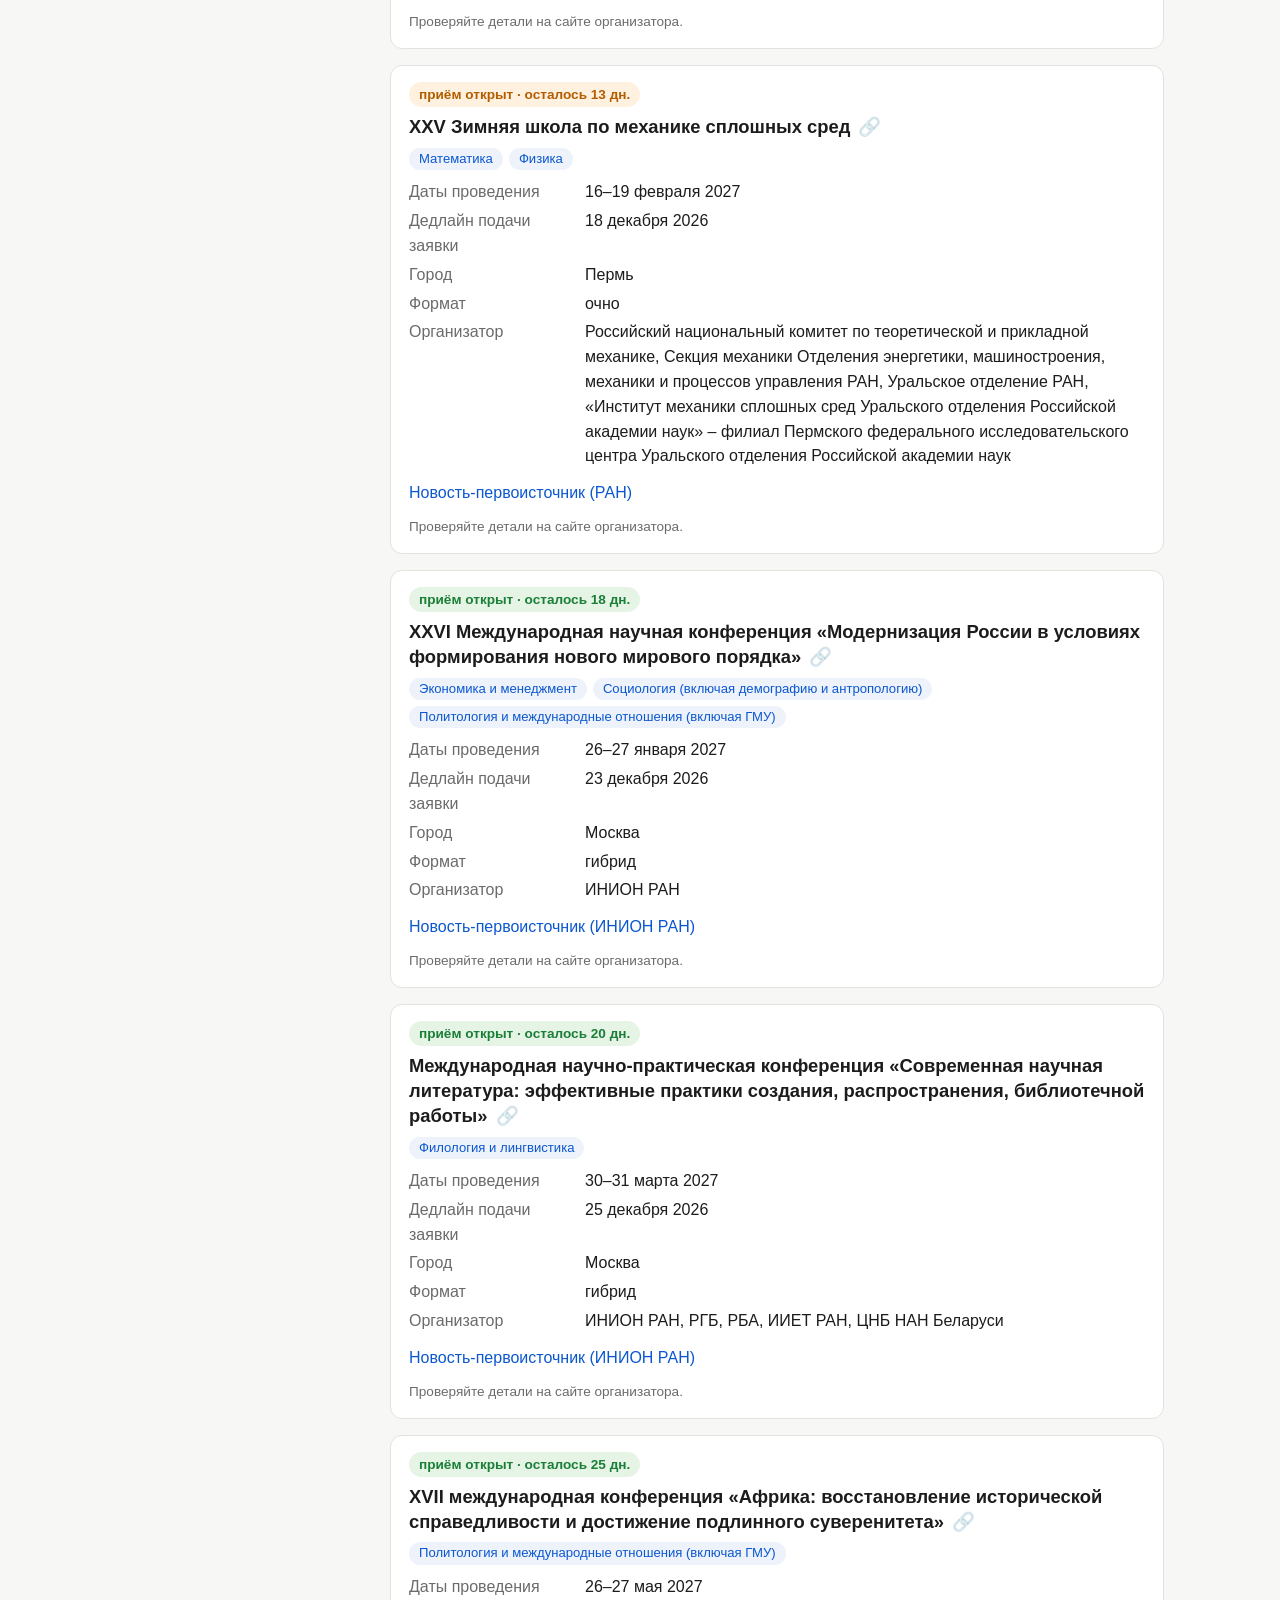
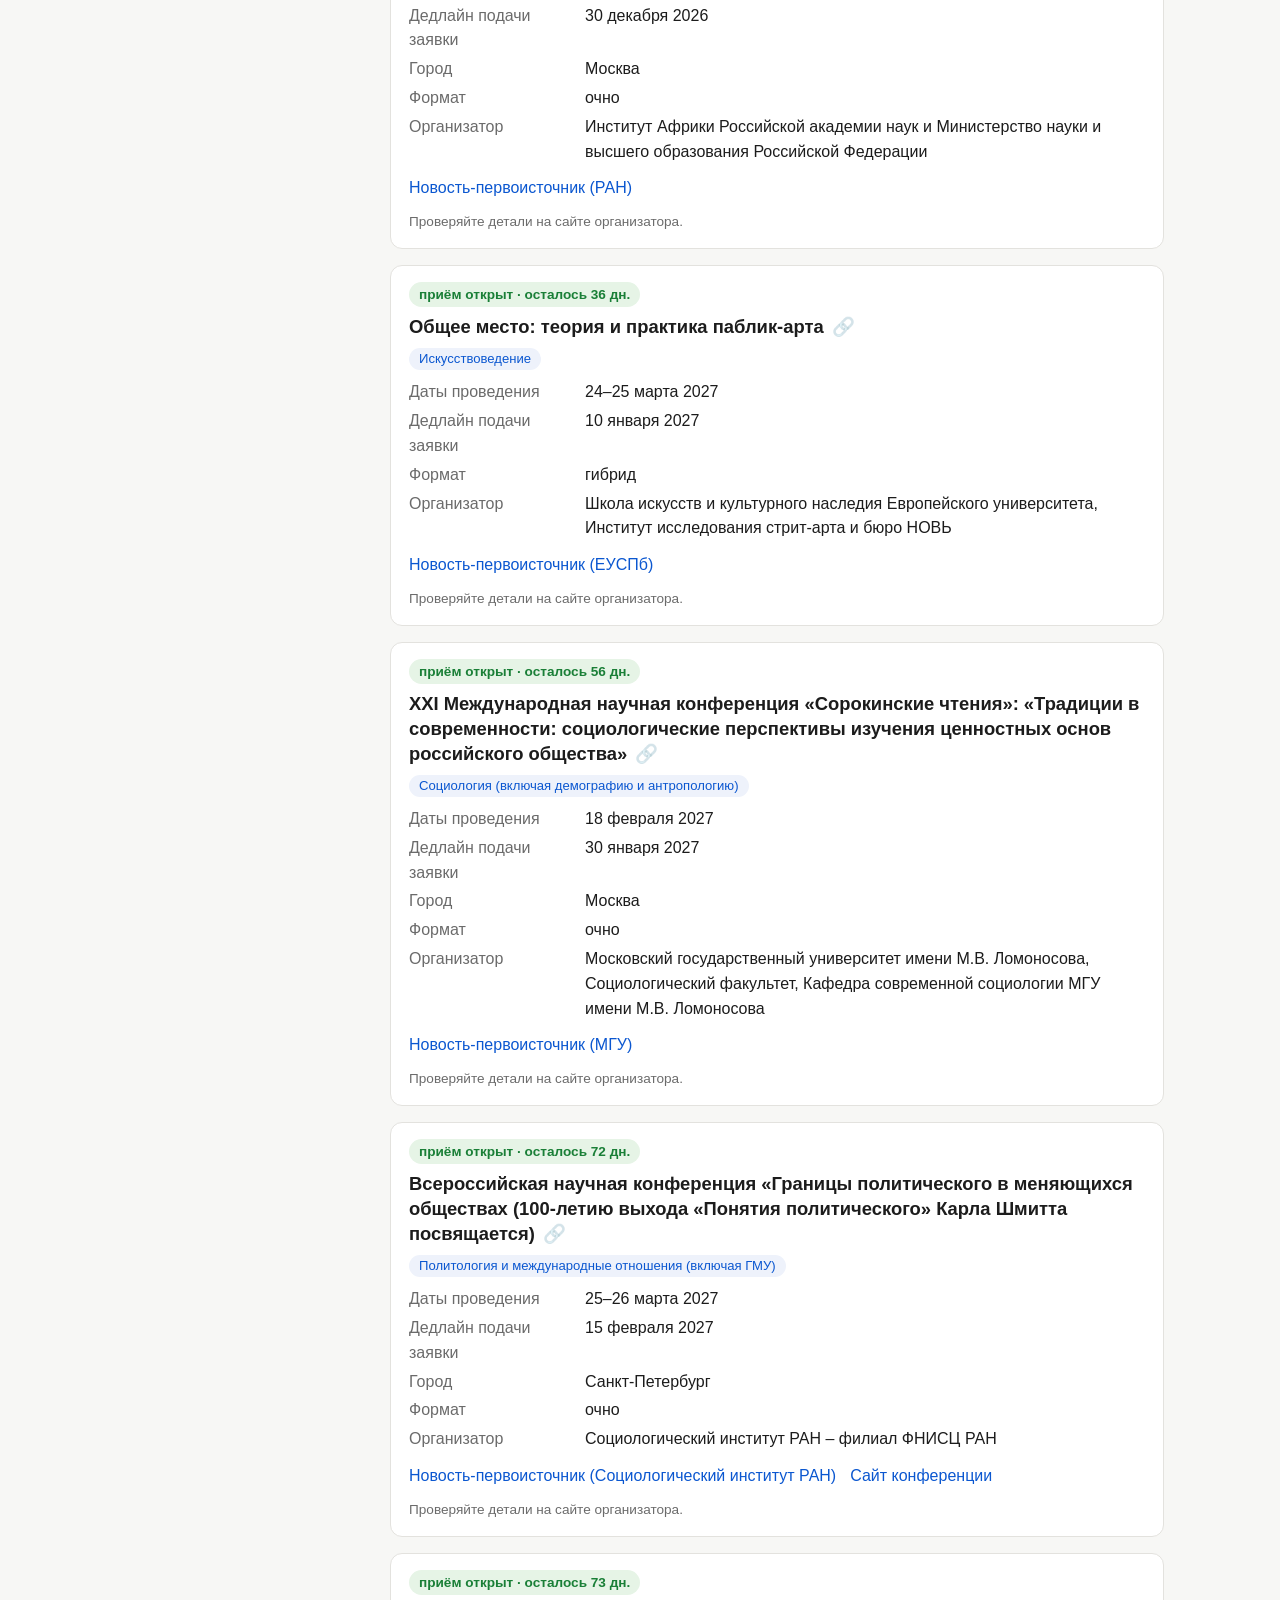
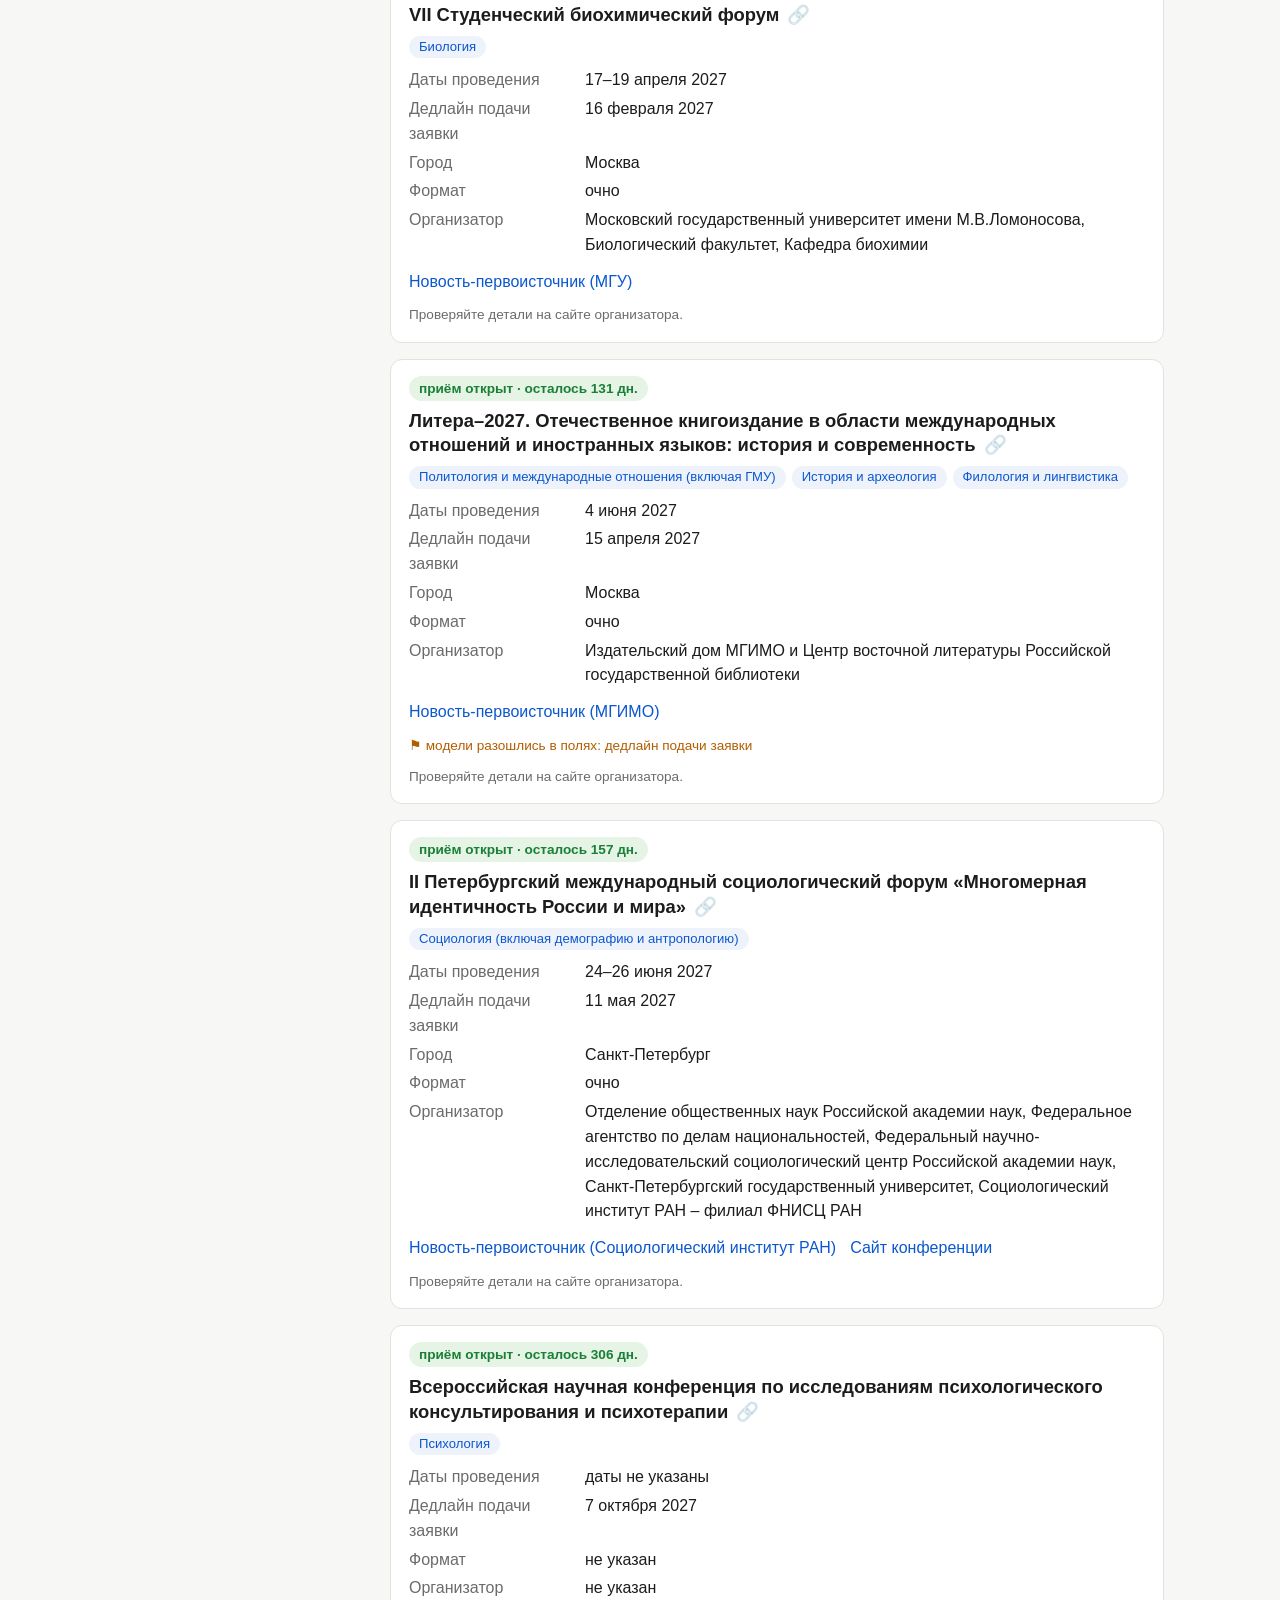
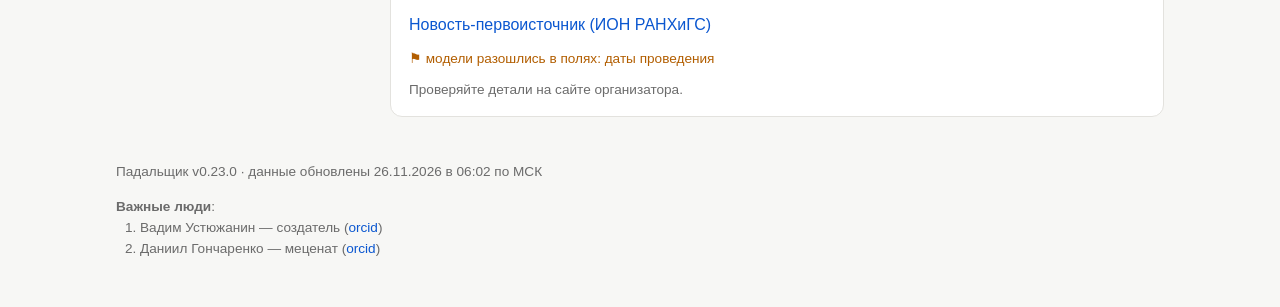
==== commit 223f5116: "Ежедневное обновление: 2026-11-26 06:04 MSK" ====
--- a/docs/index.html
+++ b/docs/index.html
@@ -101,7 +101,7 @@
     <p>База пополняется автоматически — примерно раз в день.</p>
 
     <p>Используемые источники (будут пополняться): <span id="src-list"><a href="https://eusp.org/news" target="_blank" rel="noopener">ЕУСПб</a>, <a href="https://www.hse.ru/news/announcements/scientific_actions/" target="_blank" rel="noopener">НИУ ВШЭ</a>, <a href="https://spb.hse.ru/announcements/" target="_blank" rel="noopener">НИУ ВШЭ (СПб)</a>, <a href="https://perm.hse.ru/news/announcements/scientific_actions/" target="_blank" rel="noopener">НИУ ВШЭ (Пермь)</a>, <a href="https://news.itmo.ru/ru/events/" target="_blank" rel="noopener">ИТМО</a>, <a href="https://mgimo.ru/about/news/announce/" target="_blank" rel="noopener">МГИМО</a>, <a href="https://msu.ru/science/allevents.html" target="_blank" rel="noopener">МГУ</a>, <a href="https://socinst.ru/events" target="_blank" rel="noopener">Социологический институт РАН</a>, <a href="https://inion.ru/ru/about/news/?category=4" target="_blank" rel="noopener">ИНИОН РАН</a>, <a href="https://ion.ranepa.ru/announcement/" target="_blank" rel="noopener">ИОН РАНХиГС</a>, <a href="https://www.rsuh.ru/anons/" target="_blank" rel="noopener">РГГУ</a>, <a href="https://news.tsu.ru/calendar-of-events/" target="_blank" rel="noopener">ТГУ</a>, <a href="https://lcsr.hse.ru/news/" target="_blank" rel="noopener">ЦенСИБ НИУ ВШЭ</a>, <a href="https://new.ras.ru/press-center/events-additional/" target="_blank" rel="noopener">РАН</a>, <a href="https://events.spbu.ru/" target="_blank" rel="noopener">СПбГУ</a>, <a href="https://mipt.ru/institute/events" target="_blank" rel="noopener">МФТИ</a>, <a href="https://urfu.ru/get-news/ru/news/?cols=3&amp;pid=53%2C11367%2C30302&amp;categories=1%2C10%2C12%2C130%2C155%2C2%2C212%2C232%2C27%2C277%2C3%2C329%2C33%2C380%2C381%2C4%2C5%2C52%2C6%2C8%2C9%2C90%2C93%2C96&amp;fullmode=1&amp;offset=0&amp;rows=100&amp;selected=0&amp;page=54&amp;show_categories=1" target="_blank" rel="noopener">УрФУ</a>, <a href="https://www.iccaras.ru/meropriyatiya.html" target="_blank" rel="noopener">ИКСА РАН</a>, <a href="https://iea-ras.ru/?cat=56" target="_blank" rel="noopener">ИЭА РАН</a>, <a href="https://www.hse.ru/science/HSEconf" target="_blank" rel="noopener">НИУ ВШЭ (конференции)</a>, <a href="https://iling.spb.ru/conferences" target="_blank" rel="noopener">ИЛИ РАН</a></span><p>
-  <p id="about-generated" class="muted">В базе 260 конференций. Данные обновлены 25.11.2026 в 06:03 по МСК.</p>
+  <p id="about-generated" class="muted">В базе 261 конференций. Данные обновлены 26.11.2026 в 06:02 по МСК.</p>
   </div>
 </details>
 
@@ -150,31 +150,29 @@
   <div class="topbar">
     <input id="q" type="search" placeholder="Поиск по названию или организатору…"
            autocomplete="off">
-    <span id="counter" class="counter">показано 19 из 76</span>
+    <span id="counter" class="counter">показано 17 из 76</span>
   </div>
   <noscript><p class="muted">Без JavaScript работает только список ниже
   (конференции с открытым приёмом). Для фильтров и поиска откройте файл
   в браузере — например «Поделиться → открыть в Safari/Chrome».</p></noscript>
   <div id="list">
-<article class="card" id="c-2684fab29c00"><span class="badge red">приём открыт · осталось 0 дн.</span><h2>История современной России: методологические подходы, источниковая база, историографические дискуссии и новые исследовательские инструменты<a class="permalink" href="#c-2684fab29c00" title="Постоянная ссылка на карточку">#</a></h2><p class="chips"><span class="chip">История и археология</span></p><div class="rows"><div class="row"><span class="label">Даты проведения</span><span class="value">30 ноября 2026</span></div><div class="row"><span class="label">Дедлайн подачи заявки</span><span class="value">25 ноября 2026</span></div><div class="row"><span class="label">Город</span><span class="value">Москва</span></div><div class="row"><span class="label">Формат</span><span class="value">очно</span></div><div class="row"><span class="label">Организатор</span><span class="value">кафедра истории России новейшего времени и Учебно-научный центр «Новая Россия. История постсоветской России» РГГУ</span></div></div><p class="links"><a href="https://www.rsuh.ru/anons/ot-perestroyki-do-sovremennosti-v-rggu-obsudyat-novye-podkhody-k-izucheniyu-istorii-rossii/" target="_blank" rel="noopener">Новость-первоисточник (РГГУ)</a></p><p class="check">Проверяйте детали на сайте организатора.</p></article>
-<article class="card" id="c-8170975f25a0"><span class="badge red">приём открыт · осталось 0 дн.</span><h2>VII Всероссийская конференция молодых ученых-лингвистов «Традиционное и новое: проблемы и перспективы лингвистики и лингводидактики в условиях культурного взаимодействия»<a class="permalink" href="#c-8170975f25a0" title="Постоянная ссылка на карточку">#</a></h2><p class="chips"><span class="chip">Образование</span><span class="chip">Филология и лингвистика</span></p><div class="rows"><div class="row"><span class="label">Даты проведения</span><span class="value">9–11 декабря 2026</span></div><div class="row"><span class="label">Дедлайн подачи заявки</span><span class="value">25 ноября 2026</span></div><div class="row"><span class="label">Город</span><span class="value">Санкт-Петербург</span></div><div class="row"><span class="label">Формат</span><span class="value">гибрид</span></div><div class="row"><span class="label">Организатор</span><span class="value">Кафедра иностранных языков и лингводидактики Санкт-Петербургского государственного университета</span></div></div><p class="links"><a href="https://events.spbu.ru/konferenciya-molodyh-uchenyh-lingvistov" target="_blank" rel="noopener">Новость-первоисточник (СПбГУ)</a><a href="https://events.spbu.ru/konferenciya-molodyh-uchenyh-lingvistov" target="_blank" rel="noopener">Сайт конференции</a></p><p class="check">Проверяйте детали на сайте организатора.</p></article>
-<article class="card" id="c-2348f4f6c593"><span class="badge red">приём открыт · осталось 0 дн.</span><h2>Х Чтения памяти В.Т. Лисовского «Молодежь как субъект социальных отношений: от мировоззренческих установок к деятельности»<a class="permalink" href="#c-2348f4f6c593" title="Постоянная ссылка на карточку">#</a></h2><p class="chips"><span class="chip">Социология (включая демографию и антропологию)</span></p><div class="rows"><div class="row"><span class="label">Даты проведения</span><span class="value">17–18 декабря 2026</span></div><div class="row"><span class="label">Дедлайн подачи заявки</span><span class="value">25 ноября 2026</span></div><div class="row"><span class="label">Город</span><span class="value">Санкт-Петербург</span></div><div class="row"><span class="label">Формат</span><span class="value">очно</span></div><div class="row"><span class="label">Организатор</span><span class="value">Научный совет «Демографическое развитие и демографическая политика Российской Федерации» Федеральный научно-исследовательский социологический центр Российской академии наук Координационный центр развития кадрового потенциала в области демографии Санкт-Петербургский центр развития кадрового потенциала в области демографии</span></div></div><p class="links"><a href="https://socinst.ru/conferences/youngsoc2026/#files" target="_blank" rel="noopener">Новость-первоисточник (Социологический институт РАН)</a></p><p class="check">Проверяйте детали на сайте организатора.</p></article>
-<article class="card" id="c-069454ec525b"><span class="badge orange">приём открыт · осталось 6 дн.</span><h2>The 8th International Conference «Topical Issues of International Political Geography»<a class="permalink" href="#c-069454ec525b" title="Постоянная ссылка на карточку">#</a></h2><p class="chips"><span class="chip">Политология и международные отношения (включая ГМУ)</span></p><div class="rows"><div class="row"><span class="label">Даты проведения</span><span class="value">25–26 декабря 2026</span></div><div class="row"><span class="label">Дедлайн подачи заявки</span><span class="value">1 декабря 2026</span></div><div class="row"><span class="label">Город</span><span class="value">Санкт-Петербург</span></div><div class="row"><span class="label">Формат</span><span class="value">очно</span></div><div class="row"><span class="label">Организатор</span><span class="value">Социологический институт РАН – филиал ФНИСЦ РАН</span></div></div><p class="links"><a href="https://socinst.ru/conferences/tipg2026/#files" target="_blank" rel="noopener">Новость-первоисточник (Социологический институт РАН)</a></p><p class="check">Проверяйте детали на сайте организатора.</p></article>
-<article class="card" id="c-153fb4ed3524"><span class="badge orange">приём открыт · осталось 6 дн.</span><h2>Студенческая научно-практическая конференция им. Л.Л. Любимова<a class="permalink" href="#c-153fb4ed3524" title="Постоянная ссылка на карточку">#</a></h2><p class="chips"><span class="chip">Экономика и менеджмент</span><span class="chip">Право</span><span class="chip">История и археология</span><span class="chip">Филология и лингвистика</span></p><div class="rows"><div class="row"><span class="label">Даты проведения</span><span class="value">25 января 2027</span></div><div class="row"><span class="label">Дедлайн подачи заявки</span><span class="value">1 декабря 2026</span></div><div class="row"><span class="label">Город</span><span class="value">Пермь</span></div><div class="row"><span class="label">Формат</span><span class="value">очно</span></div><div class="row"><span class="label">Организатор</span><span class="value">НИУ ВШЭ – Пермь</span></div></div><p class="links"><a href="https://perm.hse.ru/lyubimov/" target="_blank" rel="noopener">Новость-первоисточник (НИУ ВШЭ (Пермь))</a></p><p class="check">Проверяйте детали на сайте организатора.</p></article>
-<article class="card" id="c-cca808c46c72"><span class="badge orange">приём открыт · осталось 9 дн.</span><h2>Молодежная Арктическая научная сессия<a class="permalink" href="#c-cca808c46c72" title="Постоянная ссылка на карточку">#</a></h2><p class="chips"><span class="chip">Биология</span><span class="chip">Экономика и менеджмент</span></p><div class="rows"><div class="row"><span class="label">Даты проведения</span><span class="value">2–3 февраля 2027</span></div><div class="row"><span class="label">Дедлайн подачи заявки</span><span class="value">4 декабря 2026</span></div><div class="row"><span class="label">Город</span><span class="value">Санкт-Петербург</span></div><div class="row"><span class="label">Формат</span><span class="value">очно</span></div><div class="row"><span class="label">Организатор</span><span class="value">Санкт-Петербургский государственный университет</span></div></div><p class="links"><a href="https://events.spbu.ru/molodezhnaya-arkticheskaya-nauchnaya-sessiya" target="_blank" rel="noopener">Новость-первоисточник (СПбГУ)</a></p><p class="flags">⚑ модели разошлись в полях: дедлайн подачи заявки</p><p class="check">Проверяйте детали на сайте организатора.</p></article>
-<article class="card" id="c-b778926b1f1d"><span class="badge orange">приём открыт · осталось 13 дн.</span><h2>Студенческая конференция «Риски ESG-трансформации в странах БРИКС»<a class="permalink" href="#c-b778926b1f1d" title="Постоянная ссылка на карточку">#</a></h2><p class="chips"><span class="chip">Экономика и менеджмент</span></p><div class="rows"><div class="row"><span class="label">Даты проведения</span><span class="value">15 декабря 2026</span></div><div class="row"><span class="label">Дедлайн подачи заявки</span><span class="value">8 декабря 2026</span></div><div class="row"><span class="label">Город</span><span class="value">Москва</span></div><div class="row"><span class="label">Формат</span><span class="value">гибрид</span></div><div class="row"><span class="label">Организатор</span><span class="value">MGIMO Goes Green</span></div></div><p class="links"><a href="https://mgimo.ru/about/news/announce/esg-brics-15-12-26/" target="_blank" rel="noopener">Новость-первоисточник (МГИМО)</a></p><p class="check">Проверяйте детали на сайте организатора.</p></article>
-<article class="card" id="c-edcc0fbf2f71"><span class="badge orange">приём открыт · осталось 14 дн.</span><h2>Управление активами — 2026<a class="permalink" href="#c-edcc0fbf2f71" title="Постоянная ссылка на карточку">#</a></h2><p class="chips"><span class="chip">Экономика и менеджмент</span></p><div class="rows"><div class="row"><span class="label">Даты проведения</span><span class="value">9 декабря 2026</span></div><div class="row"><span class="label">Дедлайн подачи заявки</span><span class="value">9 декабря 2026</span></div><div class="row"><span class="label">Город</span><span class="value">Москва</span></div><div class="row"><span class="label">Формат</span><span class="value">гибрид</span></div><div class="row"><span class="label">Организатор</span><span class="value">кафедра управления активами Факультета международных экономических отношений МГИМО</span></div></div><p class="links"><a href="https://mgimo.ru/about/news/announce/am-2026/" target="_blank" rel="noopener">Новость-первоисточник (МГИМО)</a></p><p class="flags">⚑ модели разошлись в полях: дедлайн подачи заявки</p><p class="check">Проверяйте детали на сайте организатора.</p></article>
-<article class="card" id="c-f69c9c8b48c7"><span class="badge green">приём открыт · осталось 20 дн.</span><h2>III Международная научная конференция по истории народного хозяйства и экономических учений «Модели регулирования экономики в мировой теории и практике»<a class="permalink" href="#c-f69c9c8b48c7" title="Постоянная ссылка на карточку">#</a></h2><p class="chips"><span class="chip">Экономика и менеджмент</span></p><div class="rows"><div class="row"><span class="label">Даты проведения</span><span class="value">16–17 февраля 2027</span></div><div class="row"><span class="label">Дедлайн подачи заявки</span><span class="value">15 декабря 2026</span></div><div class="row"><span class="label">Город</span><span class="value">Москва</span></div><div class="row"><span class="label">Формат</span><span class="value">гибрид</span></div><div class="row"><span class="label">Организатор</span><span class="value">Кафедра истории народного хозяйства и экономических учений экономического факультета МГУ имени М.В. Ломоносова</span></div></div><p class="links"><a href="https://conf.msu.ru/rus/event/10349/" target="_blank" rel="noopener">Новость-первоисточник (МГУ)</a></p><p class="check">Проверяйте детали на сайте организатора.</p></article>
-<article class="card" id="c-205ee2fa6d70"><span class="badge green">приём открыт · осталось 23 дн.</span><h2>XXV Зимняя школа по механике сплошных сред<a class="permalink" href="#c-205ee2fa6d70" title="Постоянная ссылка на карточку">#</a></h2><p class="chips"><span class="chip">Математика</span><span class="chip">Физика</span></p><div class="rows"><div class="row"><span class="label">Даты проведения</span><span class="value">16–19 февраля 2027</span></div><div class="row"><span class="label">Дедлайн подачи заявки</span><span class="value">18 декабря 2026</span></div><div class="row"><span class="label">Город</span><span class="value">Пермь</span></div><div class="row"><span class="label">Формат</span><span class="value">очно</span></div><div class="row"><span class="label">Организатор</span><span class="value">Российский национальный комитет по теоретической и прикладной механике, Секция механики Отделения энергетики, машиностроения, механики и процессов управления РАН, Уральское отделение РАН, «Институт механики сплошных сред Уральского отделения Российской академии наук» – филиал Пермского федерального исследовательского центра Уральского отделения Российской академии наук</span></div></div><p class="links"><a href="https://new.ras.ru/press-center/events-additional/xxv-zimnyaya-shkola-po-mekhanike-sploshnykh-sred/" target="_blank" rel="noopener">Новость-первоисточник (РАН)</a></p><p class="check">Проверяйте детали на сайте организатора.</p></article>
-<article class="card" id="c-4a56b7786491"><span class="badge green">приём открыт · осталось 30 дн.</span><h2>Международная научно-практическая конференция «Современная научная литература: эффективные практики создания, распространения, библиотечной работы»<a class="permalink" href="#c-4a56b7786491" title="Постоянная ссылка на карточку">#</a></h2><p class="chips"><span class="chip">Филология и лингвистика</span></p><div class="rows"><div class="row"><span class="label">Даты проведения</span><span class="value">30–31 марта 2027</span></div><div class="row"><span class="label">Дедлайн подачи заявки</span><span class="value">25 декабря 2026</span></div><div class="row"><span class="label">Город</span><span class="value">Москва</span></div><div class="row"><span class="label">Формат</span><span class="value">гибрид</span></div><div class="row"><span class="label">Организатор</span><span class="value">ИНИОН РАН, РГБ, РБА, ИИЕТ РАН, ЦНБ НАН Беларуси</span></div></div><p class="links"><a href="https://inion.ru/ru/about/news/konferentciia-sovremennaia-nauchnaia-literatura-effektivnye-praktiki-sozdaniia-rasprostraneniia-bibliotechnoi-raboty-anons/" target="_blank" rel="noopener">Новость-первоисточник (ИНИОН РАН)</a></p><p class="check">Проверяйте детали на сайте организатора.</p></article>
-<article class="card" id="c-4d2dd4605d40"><span class="badge green">приём открыт · осталось 35 дн.</span><h2>ХVII международная конференция «Африка: восстановление исторической справедливости и достижение подлинного суверенитета»<a class="permalink" href="#c-4d2dd4605d40" title="Постоянная ссылка на карточку">#</a></h2><p class="chips"><span class="chip">Политология и международные отношения (включая ГМУ)</span></p><div class="rows"><div class="row"><span class="label">Даты проведения</span><span class="value">26–27 мая 2027</span></div><div class="row"><span class="label">Дедлайн подачи заявки</span><span class="value">30 декабря 2026</span></div><div class="row"><span class="label">Город</span><span class="value">Москва</span></div><div class="row"><span class="label">Формат</span><span class="value">очно</span></div><div class="row"><span class="label">Организатор</span><span class="value">Институт Африки Российской академии наук и Министерство науки и высшего образования Российской Федерации</span></div></div><p class="links"><a href="https://new.ras.ru/press-center/events-additional/khvii-mezhdunarodnaya-konferentsiya-afrika-vosstanovlenie-istoricheskoy-spravedlivosti-i-dostizhenie/" target="_blank" rel="noopener">Новость-первоисточник (РАН)</a></p><p class="check">Проверяйте детали на сайте организатора.</p></article>
-<article class="card" id="c-97289dfbcc22"><span class="badge green">приём открыт · осталось 46 дн.</span><h2>Общее место: теория и практика паблик-арта<a class="permalink" href="#c-97289dfbcc22" title="Постоянная ссылка на карточку">#</a></h2><p class="chips"><span class="chip">Искусствоведение</span></p><div class="rows"><div class="row"><span class="label">Даты проведения</span><span class="value">24–25 марта 2027</span></div><div class="row"><span class="label">Дедлайн подачи заявки</span><span class="value">10 января 2027</span></div><div class="row"><span class="label">Формат</span><span class="value">гибрид</span></div><div class="row"><span class="label">Организатор</span><span class="value">Школа искусств и культурного наследия Европейского университета, Институт исследования стрит-арта и бюро НОВЬ</span></div></div><p class="links"><a href="https://eusp.org/news/start-priema-zayavok-konferenciya-obschee-mesto-teoriya-i-praktika-pablik-arta" target="_blank" rel="noopener">Новость-первоисточник (ЕУСПб)</a></p><p class="check">Проверяйте детали на сайте организатора.</p></article>
-<article class="card" id="c-089e0b2d7b9c"><span class="badge green">приём открыт · осталось 66 дн.</span><h2>XXI Международная научная конференция «Сорокинские чтения»: «Традиции в современности: социологические перспективы изучения ценностных основ российского общества»<a class="permalink" href="#c-089e0b2d7b9c" title="Постоянная ссылка на карточку">#</a></h2><p class="chips"><span class="chip">Социология (включая демографию и антропологию)</span></p><div class="rows"><div class="row"><span class="label">Даты проведения</span><span class="value">18 февраля 2027</span></div><div class="row"><span class="label">Дедлайн подачи заявки</span><span class="value">30 января 2027</span></div><div class="row"><span class="label">Город</span><span class="value">Москва</span></div><div class="row"><span class="label">Формат</span><span class="value">очно</span></div><div class="row"><span class="label">Организатор</span><span class="value">Московский государственный университет имени М.В. Ломоносова, Социологический факультет, Кафедра современной социологии МГУ имени М.В. Ломоносова</span></div></div><p class="links"><a href="https://conf.msu.ru/rus/event/10753/" target="_blank" rel="noopener">Новость-первоисточник (МГУ)</a></p><p class="check">Проверяйте детали на сайте организатора.</p></article>
-<article class="card" id="c-50960fe2d03c"><span class="badge green">приём открыт · осталось 82 дн.</span><h2>Всероссийская научная конференция «Границы политического в меняющихся обществах (100-летию выхода «Понятия политического» Карла Шмитта посвящается)<a class="permalink" href="#c-50960fe2d03c" title="Постоянная ссылка на карточку">#</a></h2><p class="chips"><span class="chip">Политология и международные отношения (включая ГМУ)</span></p><div class="rows"><div class="row"><span class="label">Даты проведения</span><span class="value">25–26 марта 2027</span></div><div class="row"><span class="label">Дедлайн подачи заявки</span><span class="value">15 февраля 2027</span></div><div class="row"><span class="label">Город</span><span class="value">Санкт-Петербург</span></div><div class="row"><span class="label">Формат</span><span class="value">очно</span></div><div class="row"><span class="label">Организатор</span><span class="value">Социологический институт РАН – филиал ФНИСЦ РАН</span></div></div><p class="links"><a href="https://socinst.ru/conferences/politicalborders2027/#files" target="_blank" rel="noopener">Новость-первоисточник (Социологический институт РАН)</a><a href="https://forms.socinst.ru/form/view?id=20" target="_blank" rel="noopener">Сайт конференции</a></p><p class="check">Проверяйте детали на сайте организатора.</p></article>
-<article class="card" id="c-40b8909ab088"><span class="badge green">приём открыт · осталось 83 дн.</span><h2>VII Студенческий биохимический форум<a class="permalink" href="#c-40b8909ab088" title="Постоянная ссылка на карточку">#</a></h2><p class="chips"><span class="chip">Биология</span></p><div class="rows"><div class="row"><span class="label">Даты проведения</span><span class="value">17–19 апреля 2027</span></div><div class="row"><span class="label">Дедлайн подачи заявки</span><span class="value">16 февраля 2027</span></div><div class="row"><span class="label">Город</span><span class="value">Москва</span></div><div class="row"><span class="label">Формат</span><span class="value">очно</span></div><div class="row"><span class="label">Организатор</span><span class="value">Московский государственный университет имени М.В.Ломоносова, Биологический факультет, Кафедра биохимии</span></div></div><p class="links"><a href="https://conf.msu.ru/rus/event/10531/" target="_blank" rel="noopener">Новость-первоисточник (МГУ)</a></p><p class="check">Проверяйте детали на сайте организатора.</p></article>
-<article class="card" id="c-e8120adedfbb"><span class="badge green">приём открыт · осталось 141 дн.</span><h2>Литера–2027. Отечественное книгоиздание в области международных отношений и иностранных языков: история и современность<a class="permalink" href="#c-e8120adedfbb" title="Постоянная ссылка на карточку">#</a></h2><p class="chips"><span class="chip">Политология и международные отношения (включая ГМУ)</span><span class="chip">История и археология</span><span class="chip">Филология и лингвистика</span></p><div class="rows"><div class="row"><span class="label">Даты проведения</span><span class="value">4 июня 2027</span></div><div class="row"><span class="label">Дедлайн подачи заявки</span><span class="value">15 апреля 2027</span></div><div class="row"><span class="label">Город</span><span class="value">Москва</span></div><div class="row"><span class="label">Формат</span><span class="value">очно</span></div><div class="row"><span class="label">Организатор</span><span class="value">Издательский дом МГИМО и Центр восточной литературы Российской государственной библиотеки</span></div></div><p class="links"><a href="https://mgimo.ru/about/news/announce/litera-2027/" target="_blank" rel="noopener">Новость-первоисточник (МГИМО)</a></p><p class="flags">⚑ модели разошлись в полях: дедлайн подачи заявки</p><p class="check">Проверяйте детали на сайте организатора.</p></article>
-<article class="card" id="c-b1d03144e037"><span class="badge green">приём открыт · осталось 167 дн.</span><h2>II Петербургский международный социологический форум «Многомерная идентичность России и мира»<a class="permalink" href="#c-b1d03144e037" title="Постоянная ссылка на карточку">#</a></h2><p class="chips"><span class="chip">Социология (включая демографию и антропологию)</span></p><div class="rows"><div class="row"><span class="label">Даты проведения</span><span class="value">24–26 июня 2027</span></div><div class="row"><span class="label">Дедлайн подачи заявки</span><span class="value">11 мая 2027</span></div><div class="row"><span class="label">Город</span><span class="value">Санкт-Петербург</span></div><div class="row"><span class="label">Формат</span><span class="value">очно</span></div><div class="row"><span class="label">Организатор</span><span class="value">Отделение общественных наук Российской академии наук, Федеральное агентство по делам национальностей, Федеральный научно-исследовательский социологический центр Российской академии наук, Санкт-Петербургский государственный университет, Социологический институт РАН – филиал ФНИСЦ РАН</span></div></div><p class="links"><a href="https://socinst.ru/conferences/socforum2027/#files" target="_blank" rel="noopener">Новость-первоисточник (Социологический институт РАН)</a><a href="https://socinst.ru/conferences/socforum2027" target="_blank" rel="noopener">Сайт конференции</a></p><p class="check">Проверяйте детали на сайте организатора.</p></article>
-<article class="card" id="c-c9be6bfbc5b4"><span class="badge green">приём открыт · осталось 316 дн.</span><h2>Всероссийская научная конференция по исследованиям психологического консультирования и психотерапии<a class="permalink" href="#c-c9be6bfbc5b4" title="Постоянная ссылка на карточку">#</a></h2><p class="chips"><span class="chip">Психология</span></p><div class="rows"><div class="row"><span class="label">Даты проведения</span><span class="value">даты не указаны</span></div><div class="row"><span class="label">Дедлайн подачи заявки</span><span class="value">7 октября 2027</span></div><div class="row"><span class="label">Формат</span><span class="value">не указан</span></div><div class="row"><span class="label">Организатор</span><span class="value">не указан</span></div></div><p class="links"><a href="https://ion.ranepa.ru/announcement/vserossiyskaya-nauchnaya-konferentsiya-po-issledovaniyam-psikhologicheskogo-konsultirovaniya-i-psikh/" target="_blank" rel="noopener">Новость-первоисточник (ИОН РАНХиГС)</a></p><p class="flags">⚑ модели разошлись в полях: даты проведения</p><p class="check">Проверяйте детали на сайте организатора.</p></article>
+<article class="card" id="c-069454ec525b"><span class="badge orange">приём открыт · осталось 5 дн.</span><h2>The 8th International Conference «Topical Issues of International Political Geography»<a class="permalink" href="#c-069454ec525b" title="Постоянная ссылка на карточку">#</a></h2><p class="chips"><span class="chip">Политология и международные отношения (включая ГМУ)</span></p><div class="rows"><div class="row"><span class="label">Даты проведения</span><span class="value">25–26 декабря 2026</span></div><div class="row"><span class="label">Дедлайн подачи заявки</span><span class="value">1 декабря 2026</span></div><div class="row"><span class="label">Город</span><span class="value">Санкт-Петербург</span></div><div class="row"><span class="label">Формат</span><span class="value">очно</span></div><div class="row"><span class="label">Организатор</span><span class="value">Социологический институт РАН – филиал ФНИСЦ РАН</span></div></div><p class="links"><a href="https://socinst.ru/conferences/tipg2026/#files" target="_blank" rel="noopener">Новость-первоисточник (Социологический институт РАН)</a></p><p class="check">Проверяйте детали на сайте организатора.</p></article>
+<article class="card" id="c-153fb4ed3524"><span class="badge orange">приём открыт · осталось 5 дн.</span><h2>Студенческая научно-практическая конференция им. Л.Л. Любимова<a class="permalink" href="#c-153fb4ed3524" title="Постоянная ссылка на карточку">#</a></h2><p class="chips"><span class="chip">Экономика и менеджмент</span><span class="chip">Право</span><span class="chip">История и археология</span><span class="chip">Филология и лингвистика</span></p><div class="rows"><div class="row"><span class="label">Даты проведения</span><span class="value">25 января 2027</span></div><div class="row"><span class="label">Дедлайн подачи заявки</span><span class="value">1 декабря 2026</span></div><div class="row"><span class="label">Город</span><span class="value">Пермь</span></div><div class="row"><span class="label">Формат</span><span class="value">очно</span></div><div class="row"><span class="label">Организатор</span><span class="value">НИУ ВШЭ – Пермь</span></div></div><p class="links"><a href="https://perm.hse.ru/lyubimov/" target="_blank" rel="noopener">Новость-первоисточник (НИУ ВШЭ (Пермь))</a></p><p class="check">Проверяйте детали на сайте организатора.</p></article>
+<article class="card" id="c-cca808c46c72"><span class="badge orange">приём открыт · осталось 8 дн.</span><h2>Молодежная Арктическая научная сессия<a class="permalink" href="#c-cca808c46c72" title="Постоянная ссылка на карточку">#</a></h2><p class="chips"><span class="chip">Биология</span><span class="chip">Экономика и менеджмент</span></p><div class="rows"><div class="row"><span class="label">Даты проведения</span><span class="value">2–3 февраля 2027</span></div><div class="row"><span class="label">Дедлайн подачи заявки</span><span class="value">4 декабря 2026</span></div><div class="row"><span class="label">Город</span><span class="value">Санкт-Петербург</span></div><div class="row"><span class="label">Формат</span><span class="value">очно</span></div><div class="row"><span class="label">Организатор</span><span class="value">Санкт-Петербургский государственный университет</span></div></div><p class="links"><a href="https://events.spbu.ru/molodezhnaya-arkticheskaya-nauchnaya-sessiya" target="_blank" rel="noopener">Новость-первоисточник (СПбГУ)</a></p><p class="flags">⚑ модели разошлись в полях: дедлайн подачи заявки</p><p class="check">Проверяйте детали на сайте организатора.</p></article>
+<article class="card" id="c-b778926b1f1d"><span class="badge orange">приём открыт · осталось 12 дн.</span><h2>Студенческая конференция «Риски ESG-трансформации в странах БРИКС»<a class="permalink" href="#c-b778926b1f1d" title="Постоянная ссылка на карточку">#</a></h2><p class="chips"><span class="chip">Экономика и менеджмент</span></p><div class="rows"><div class="row"><span class="label">Даты проведения</span><span class="value">15 декабря 2026</span></div><div class="row"><span class="label">Дедлайн подачи заявки</span><span class="value">8 декабря 2026</span></div><div class="row"><span class="label">Город</span><span class="value">Москва</span></div><div class="row"><span class="label">Формат</span><span class="value">гибрид</span></div><div class="row"><span class="label">Организатор</span><span class="value">MGIMO Goes Green</span></div></div><p class="links"><a href="https://mgimo.ru/about/news/announce/esg-brics-15-12-26/" target="_blank" rel="noopener">Новость-первоисточник (МГИМО)</a></p><p class="check">Проверяйте детали на сайте организатора.</p></article>
+<article class="card" id="c-edcc0fbf2f71"><span class="badge orange">приём открыт · осталось 13 дн.</span><h2>Управление активами — 2026<a class="permalink" href="#c-edcc0fbf2f71" title="Постоянная ссылка на карточку">#</a></h2><p class="chips"><span class="chip">Экономика и менеджмент</span></p><div class="rows"><div class="row"><span class="label">Даты проведения</span><span class="value">9 декабря 2026</span></div><div class="row"><span class="label">Дедлайн подачи заявки</span><span class="value">9 декабря 2026</span></div><div class="row"><span class="label">Город</span><span class="value">Москва</span></div><div class="row"><span class="label">Формат</span><span class="value">гибрид</span></div><div class="row"><span class="label">Организатор</span><span class="value">кафедра управления активами Факультета международных экономических отношений МГИМО</span></div></div><p class="links"><a href="https://mgimo.ru/about/news/announce/am-2026/" target="_blank" rel="noopener">Новость-первоисточник (МГИМО)</a></p><p class="flags">⚑ модели разошлись в полях: дедлайн подачи заявки</p><p class="check">Проверяйте детали на сайте организатора.</p></article>
+<article class="card" id="c-f69c9c8b48c7"><span class="badge green">приём открыт · осталось 19 дн.</span><h2>III Международная научная конференция по истории народного хозяйства и экономических учений «Модели регулирования экономики в мировой теории и практике»<a class="permalink" href="#c-f69c9c8b48c7" title="Постоянная ссылка на карточку">#</a></h2><p class="chips"><span class="chip">Экономика и менеджмент</span></p><div class="rows"><div class="row"><span class="label">Даты проведения</span><span class="value">16–17 февраля 2027</span></div><div class="row"><span class="label">Дедлайн подачи заявки</span><span class="value">15 декабря 2026</span></div><div class="row"><span class="label">Город</span><span class="value">Москва</span></div><div class="row"><span class="label">Формат</span><span class="value">гибрид</span></div><div class="row"><span class="label">Организатор</span><span class="value">Кафедра истории народного хозяйства и экономических учений экономического факультета МГУ имени М.В. Ломоносова</span></div></div><p class="links"><a href="https://conf.msu.ru/rus/event/10349/" target="_blank" rel="noopener">Новость-первоисточник (МГУ)</a></p><p class="check">Проверяйте детали на сайте организатора.</p></article>
+<article class="card" id="c-205ee2fa6d70"><span class="badge green">приём открыт · осталось 22 дн.</span><h2>XXV Зимняя школа по механике сплошных сред<a class="permalink" href="#c-205ee2fa6d70" title="Постоянная ссылка на карточку">#</a></h2><p class="chips"><span class="chip">Математика</span><span class="chip">Физика</span></p><div class="rows"><div class="row"><span class="label">Даты проведения</span><span class="value">16–19 февраля 2027</span></div><div class="row"><span class="label">Дедлайн подачи заявки</span><span class="value">18 декабря 2026</span></div><div class="row"><span class="label">Город</span><span class="value">Пермь</span></div><div class="row"><span class="label">Формат</span><span class="value">очно</span></div><div class="row"><span class="label">Организатор</span><span class="value">Российский национальный комитет по теоретической и прикладной механике, Секция механики Отделения энергетики, машиностроения, механики и процессов управления РАН, Уральское отделение РАН, «Институт механики сплошных сред Уральского отделения Российской академии наук» – филиал Пермского федерального исследовательского центра Уральского отделения Российской академии наук</span></div></div><p class="links"><a href="https://new.ras.ru/press-center/events-additional/xxv-zimnyaya-shkola-po-mekhanike-sploshnykh-sred/" target="_blank" rel="noopener">Новость-первоисточник (РАН)</a></p><p class="check">Проверяйте детали на сайте организатора.</p></article>
+<article class="card" id="c-64a8f9a8645c"><span class="badge green">приём открыт · осталось 27 дн.</span><h2>XXVI Международная научная конференция «Модернизация России в условиях формирования нового мирового порядка»<a class="permalink" href="#c-64a8f9a8645c" title="Постоянная ссылка на карточку">#</a></h2><p class="chips"><span class="chip">Экономика и менеджмент</span><span class="chip">Социология (включая демографию и антропологию)</span><span class="chip">Политология и международные отношения (включая ГМУ)</span></p><div class="rows"><div class="row"><span class="label">Даты проведения</span><span class="value">26–27 января 2027</span></div><div class="row"><span class="label">Дедлайн подачи заявки</span><span class="value">23 декабря 2026</span></div><div class="row"><span class="label">Город</span><span class="value">Москва</span></div><div class="row"><span class="label">Формат</span><span class="value">гибрид</span></div><div class="row"><span class="label">Организатор</span><span class="value">ИНИОН РАН</span></div></div><p class="links"><a href="https://inion.ru/ru/about/news/xxvi-mezhdunarodnaia-nauchnaia-konferentciia-modernizatciia-rossii-v-usloviiakh-formirovaniia-novogo-mirovogo-poriadka/" target="_blank" rel="noopener">Новость-первоисточник (ИНИОН РАН)</a></p><p class="check">Проверяйте детали на сайте организатора.</p></article>
+<article class="card" id="c-4a56b7786491"><span class="badge green">приём открыт · осталось 29 дн.</span><h2>Международная научно-практическая конференция «Современная научная литература: эффективные практики создания, распространения, библиотечной работы»<a class="permalink" href="#c-4a56b7786491" title="Постоянная ссылка на карточку">#</a></h2><p class="chips"><span class="chip">Филология и лингвистика</span></p><div class="rows"><div class="row"><span class="label">Даты проведения</span><span class="value">30–31 марта 2027</span></div><div class="row"><span class="label">Дедлайн подачи заявки</span><span class="value">25 декабря 2026</span></div><div class="row"><span class="label">Город</span><span class="value">Москва</span></div><div class="row"><span class="label">Формат</span><span class="value">гибрид</span></div><div class="row"><span class="label">Организатор</span><span class="value">ИНИОН РАН, РГБ, РБА, ИИЕТ РАН, ЦНБ НАН Беларуси</span></div></div><p class="links"><a href="https://inion.ru/ru/about/news/konferentciia-sovremennaia-nauchnaia-literatura-effektivnye-praktiki-sozdaniia-rasprostraneniia-bibliotechnoi-raboty-anons/" target="_blank" rel="noopener">Новость-первоисточник (ИНИОН РАН)</a></p><p class="check">Проверяйте детали на сайте организатора.</p></article>
+<article class="card" id="c-4d2dd4605d40"><span class="badge green">приём открыт · осталось 34 дн.</span><h2>ХVII международная конференция «Африка: восстановление исторической справедливости и достижение подлинного суверенитета»<a class="permalink" href="#c-4d2dd4605d40" title="Постоянная ссылка на карточку">#</a></h2><p class="chips"><span class="chip">Политология и международные отношения (включая ГМУ)</span></p><div class="rows"><div class="row"><span class="label">Даты проведения</span><span class="value">26–27 мая 2027</span></div><div class="row"><span class="label">Дедлайн подачи заявки</span><span class="value">30 декабря 2026</span></div><div class="row"><span class="label">Город</span><span class="value">Москва</span></div><div class="row"><span class="label">Формат</span><span class="value">очно</span></div><div class="row"><span class="label">Организатор</span><span class="value">Институт Африки Российской академии наук и Министерство науки и высшего образования Российской Федерации</span></div></div><p class="links"><a href="https://new.ras.ru/press-center/events-additional/khvii-mezhdunarodnaya-konferentsiya-afrika-vosstanovlenie-istoricheskoy-spravedlivosti-i-dostizhenie/" target="_blank" rel="noopener">Новость-первоисточник (РАН)</a></p><p class="check">Проверяйте детали на сайте организатора.</p></article>
+<article class="card" id="c-97289dfbcc22"><span class="badge green">приём открыт · осталось 45 дн.</span><h2>Общее место: теория и практика паблик-арта<a class="permalink" href="#c-97289dfbcc22" title="Постоянная ссылка на карточку">#</a></h2><p class="chips"><span class="chip">Искусствоведение</span></p><div class="rows"><div class="row"><span class="label">Даты проведения</span><span class="value">24–25 марта 2027</span></div><div class="row"><span class="label">Дедлайн подачи заявки</span><span class="value">10 января 2027</span></div><div class="row"><span class="label">Формат</span><span class="value">гибрид</span></div><div class="row"><span class="label">Организатор</span><span class="value">Школа искусств и культурного наследия Европейского университета, Институт исследования стрит-арта и бюро НОВЬ</span></div></div><p class="links"><a href="https://eusp.org/news/start-priema-zayavok-konferenciya-obschee-mesto-teoriya-i-praktika-pablik-arta" target="_blank" rel="noopener">Новость-первоисточник (ЕУСПб)</a></p><p class="check">Проверяйте детали на сайте организатора.</p></article>
+<article class="card" id="c-089e0b2d7b9c"><span class="badge green">приём открыт · осталось 65 дн.</span><h2>XXI Международная научная конференция «Сорокинские чтения»: «Традиции в современности: социологические перспективы изучения ценностных основ российского общества»<a class="permalink" href="#c-089e0b2d7b9c" title="Постоянная ссылка на карточку">#</a></h2><p class="chips"><span class="chip">Социология (включая демографию и антропологию)</span></p><div class="rows"><div class="row"><span class="label">Даты проведения</span><span class="value">18 февраля 2027</span></div><div class="row"><span class="label">Дедлайн подачи заявки</span><span class="value">30 января 2027</span></div><div class="row"><span class="label">Город</span><span class="value">Москва</span></div><div class="row"><span class="label">Формат</span><span class="value">очно</span></div><div class="row"><span class="label">Организатор</span><span class="value">Московский государственный университет имени М.В. Ломоносова, Социологический факультет, Кафедра современной социологии МГУ имени М.В. Ломоносова</span></div></div><p class="links"><a href="https://conf.msu.ru/rus/event/10753/" target="_blank" rel="noopener">Новость-первоисточник (МГУ)</a></p><p class="check">Проверяйте детали на сайте организатора.</p></article>
+<article class="card" id="c-50960fe2d03c"><span class="badge green">приём открыт · осталось 81 дн.</span><h2>Всероссийская научная конференция «Границы политического в меняющихся обществах (100-летию выхода «Понятия политического» Карла Шмитта посвящается)<a class="permalink" href="#c-50960fe2d03c" title="Постоянная ссылка на карточку">#</a></h2><p class="chips"><span class="chip">Политология и международные отношения (включая ГМУ)</span></p><div class="rows"><div class="row"><span class="label">Даты проведения</span><span class="value">25–26 марта 2027</span></div><div class="row"><span class="label">Дедлайн подачи заявки</span><span class="value">15 февраля 2027</span></div><div class="row"><span class="label">Город</span><span class="value">Санкт-Петербург</span></div><div class="row"><span class="label">Формат</span><span class="value">очно</span></div><div class="row"><span class="label">Организатор</span><span class="value">Социологический институт РАН – филиал ФНИСЦ РАН</span></div></div><p class="links"><a href="https://socinst.ru/conferences/politicalborders2027/#files" target="_blank" rel="noopener">Новость-первоисточник (Социологический институт РАН)</a><a href="https://forms.socinst.ru/form/view?id=20" target="_blank" rel="noopener">Сайт конференции</a></p><p class="check">Проверяйте детали на сайте организатора.</p></article>
+<article class="card" id="c-40b8909ab088"><span class="badge green">приём открыт · осталось 82 дн.</span><h2>VII Студенческий биохимический форум<a class="permalink" href="#c-40b8909ab088" title="Постоянная ссылка на карточку">#</a></h2><p class="chips"><span class="chip">Биология</span></p><div class="rows"><div class="row"><span class="label">Даты проведения</span><span class="value">17–19 апреля 2027</span></div><div class="row"><span class="label">Дедлайн подачи заявки</span><span class="value">16 февраля 2027</span></div><div class="row"><span class="label">Город</span><span class="value">Москва</span></div><div class="row"><span class="label">Формат</span><span class="value">очно</span></div><div class="row"><span class="label">Организатор</span><span class="value">Московский государственный университет имени М.В.Ломоносова, Биологический факультет, Кафедра биохимии</span></div></div><p class="links"><a href="https://conf.msu.ru/rus/event/10531/" target="_blank" rel="noopener">Новость-первоисточник (МГУ)</a></p><p class="check">Проверяйте детали на сайте организатора.</p></article>
+<article class="card" id="c-e8120adedfbb"><span class="badge green">приём открыт · осталось 140 дн.</span><h2>Литера–2027. Отечественное книгоиздание в области международных отношений и иностранных языков: история и современность<a class="permalink" href="#c-e8120adedfbb" title="Постоянная ссылка на карточку">#</a></h2><p class="chips"><span class="chip">Политология и международные отношения (включая ГМУ)</span><span class="chip">История и археология</span><span class="chip">Филология и лингвистика</span></p><div class="rows"><div class="row"><span class="label">Даты проведения</span><span class="value">4 июня 2027</span></div><div class="row"><span class="label">Дедлайн подачи заявки</span><span class="value">15 апреля 2027</span></div><div class="row"><span class="label">Город</span><span class="value">Москва</span></div><div class="row"><span class="label">Формат</span><span class="value">очно</span></div><div class="row"><span class="label">Организатор</span><span class="value">Издательский дом МГИМО и Центр восточной литературы Российской государственной библиотеки</span></div></div><p class="links"><a href="https://mgimo.ru/about/news/announce/litera-2027/" target="_blank" rel="noopener">Новость-первоисточник (МГИМО)</a></p><p class="flags">⚑ модели разошлись в полях: дедлайн подачи заявки</p><p class="check">Проверяйте детали на сайте организатора.</p></article>
+<article class="card" id="c-b1d03144e037"><span class="badge green">приём открыт · осталось 166 дн.</span><h2>II Петербургский международный социологический форум «Многомерная идентичность России и мира»<a class="permalink" href="#c-b1d03144e037" title="Постоянная ссылка на карточку">#</a></h2><p class="chips"><span class="chip">Социология (включая демографию и антропологию)</span></p><div class="rows"><div class="row"><span class="label">Даты проведения</span><span class="value">24–26 июня 2027</span></div><div class="row"><span class="label">Дедлайн подачи заявки</span><span class="value">11 мая 2027</span></div><div class="row"><span class="label">Город</span><span class="value">Санкт-Петербург</span></div><div class="row"><span class="label">Формат</span><span class="value">очно</span></div><div class="row"><span class="label">Организатор</span><span class="value">Отделение общественных наук Российской академии наук, Федеральное агентство по делам национальностей, Федеральный научно-исследовательский социологический центр Российской академии наук, Санкт-Петербургский государственный университет, Социологический институт РАН – филиал ФНИСЦ РАН</span></div></div><p class="links"><a href="https://socinst.ru/conferences/socforum2027/#files" target="_blank" rel="noopener">Новость-первоисточник (Социологический институт РАН)</a><a href="https://socinst.ru/conferences/socforum2027" target="_blank" rel="noopener">Сайт конференции</a></p><p class="check">Проверяйте детали на сайте организатора.</p></article>
+<article class="card" id="c-c9be6bfbc5b4"><span class="badge green">приём открыт · осталось 315 дн.</span><h2>Всероссийская научная конференция по исследованиям психологического консультирования и психотерапии<a class="permalink" href="#c-c9be6bfbc5b4" title="Постоянная ссылка на карточку">#</a></h2><p class="chips"><span class="chip">Психология</span></p><div class="rows"><div class="row"><span class="label">Даты проведения</span><span class="value">даты не указаны</span></div><div class="row"><span class="label">Дедлайн подачи заявки</span><span class="value">7 октября 2027</span></div><div class="row"><span class="label">Формат</span><span class="value">не указан</span></div><div class="row"><span class="label">Организатор</span><span class="value">не указан</span></div></div><p class="links"><a href="https://ion.ranepa.ru/announcement/vserossiyskaya-nauchnaya-konferentsiya-po-issledovaniyam-psikhologicheskogo-konsultirovaniya-i-psikh/" target="_blank" rel="noopener">Новость-первоисточник (ИОН РАНХиГС)</a></p><p class="flags">⚑ модели разошлись в полях: даты проведения</p><p class="check">Проверяйте детали на сайте организатора.</p></article>
   </div>
 </main>
 </div>
@@ -195,7 +193,7 @@
 </style>
 
 <footer>
-  <p id="generated">Падальщик v0.23.0 · данные обновлены 25.11.2026 в 06:03 по МСК</p>
+  <p id="generated">Падальщик v0.23.0 · данные обновлены 26.11.2026 в 06:02 по МСК</p>
 
   <div class="people">
     <p><b>Важные люди</b>:</p>
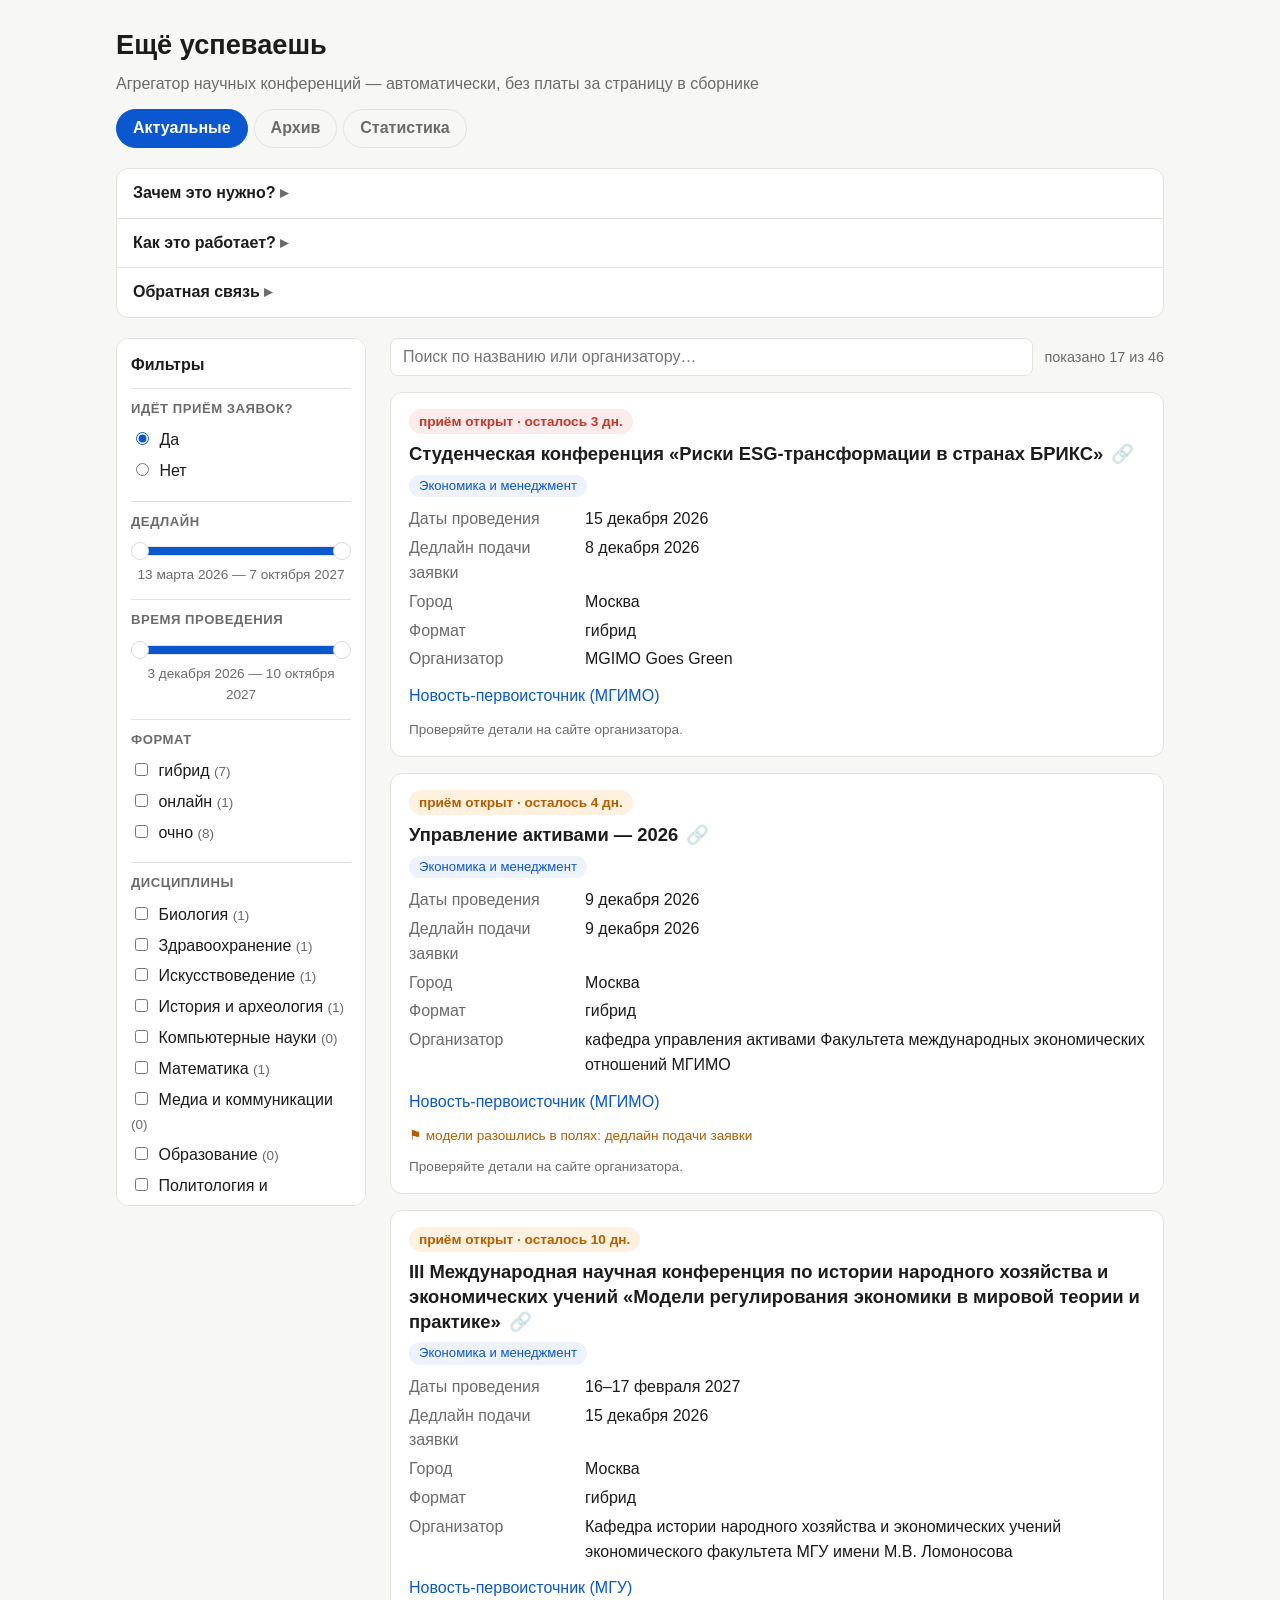
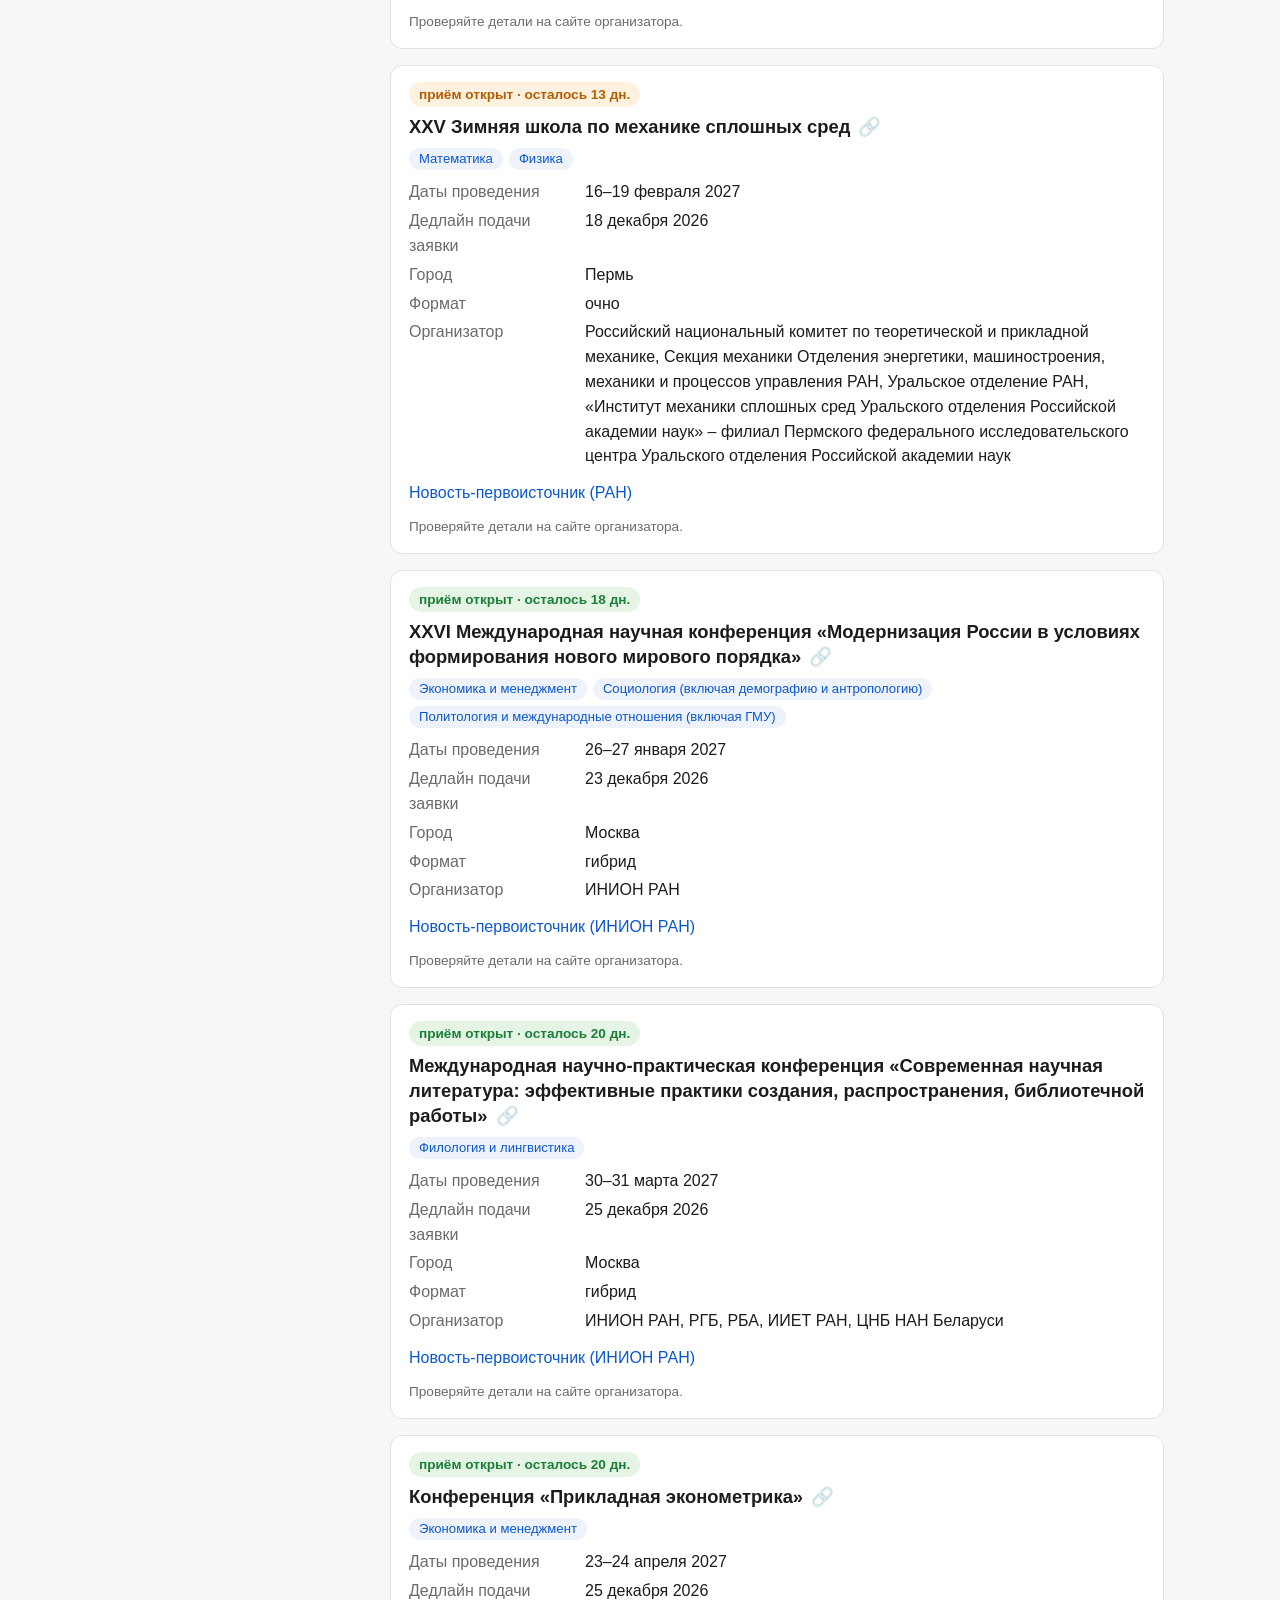
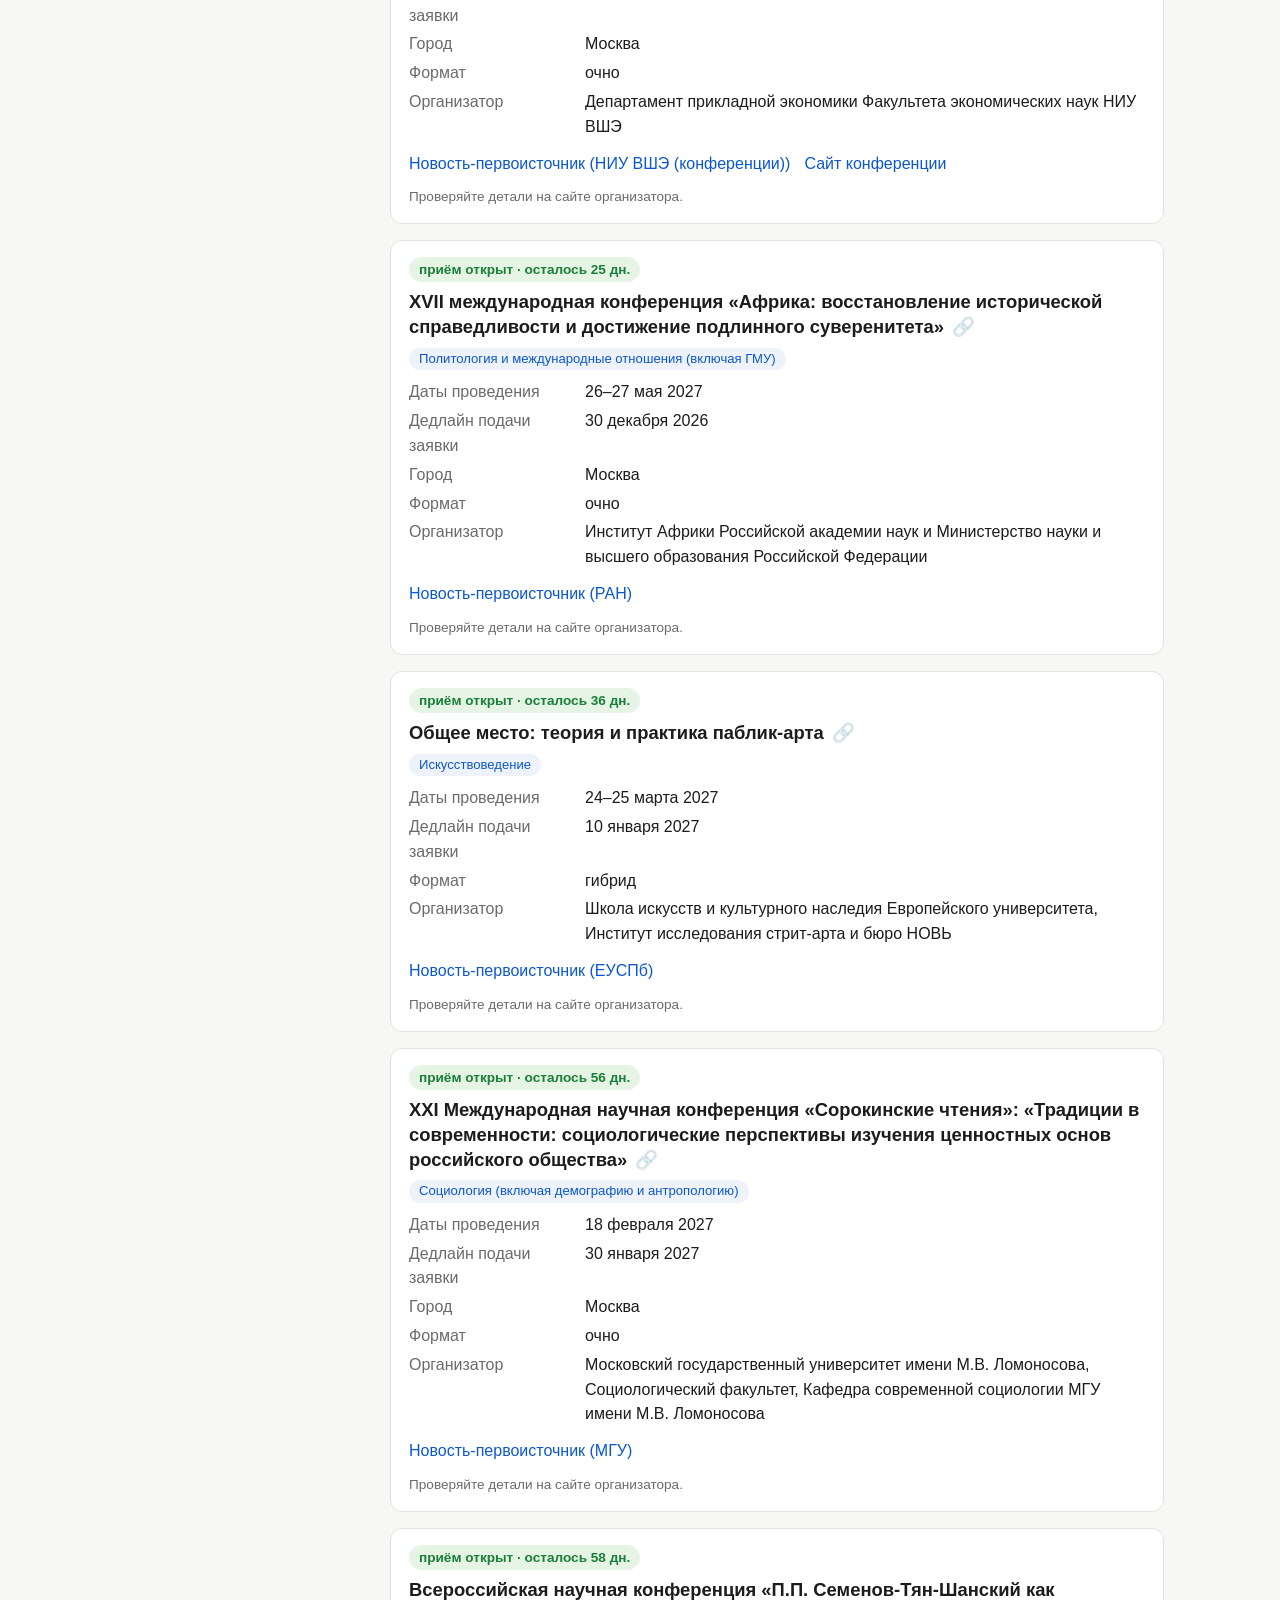
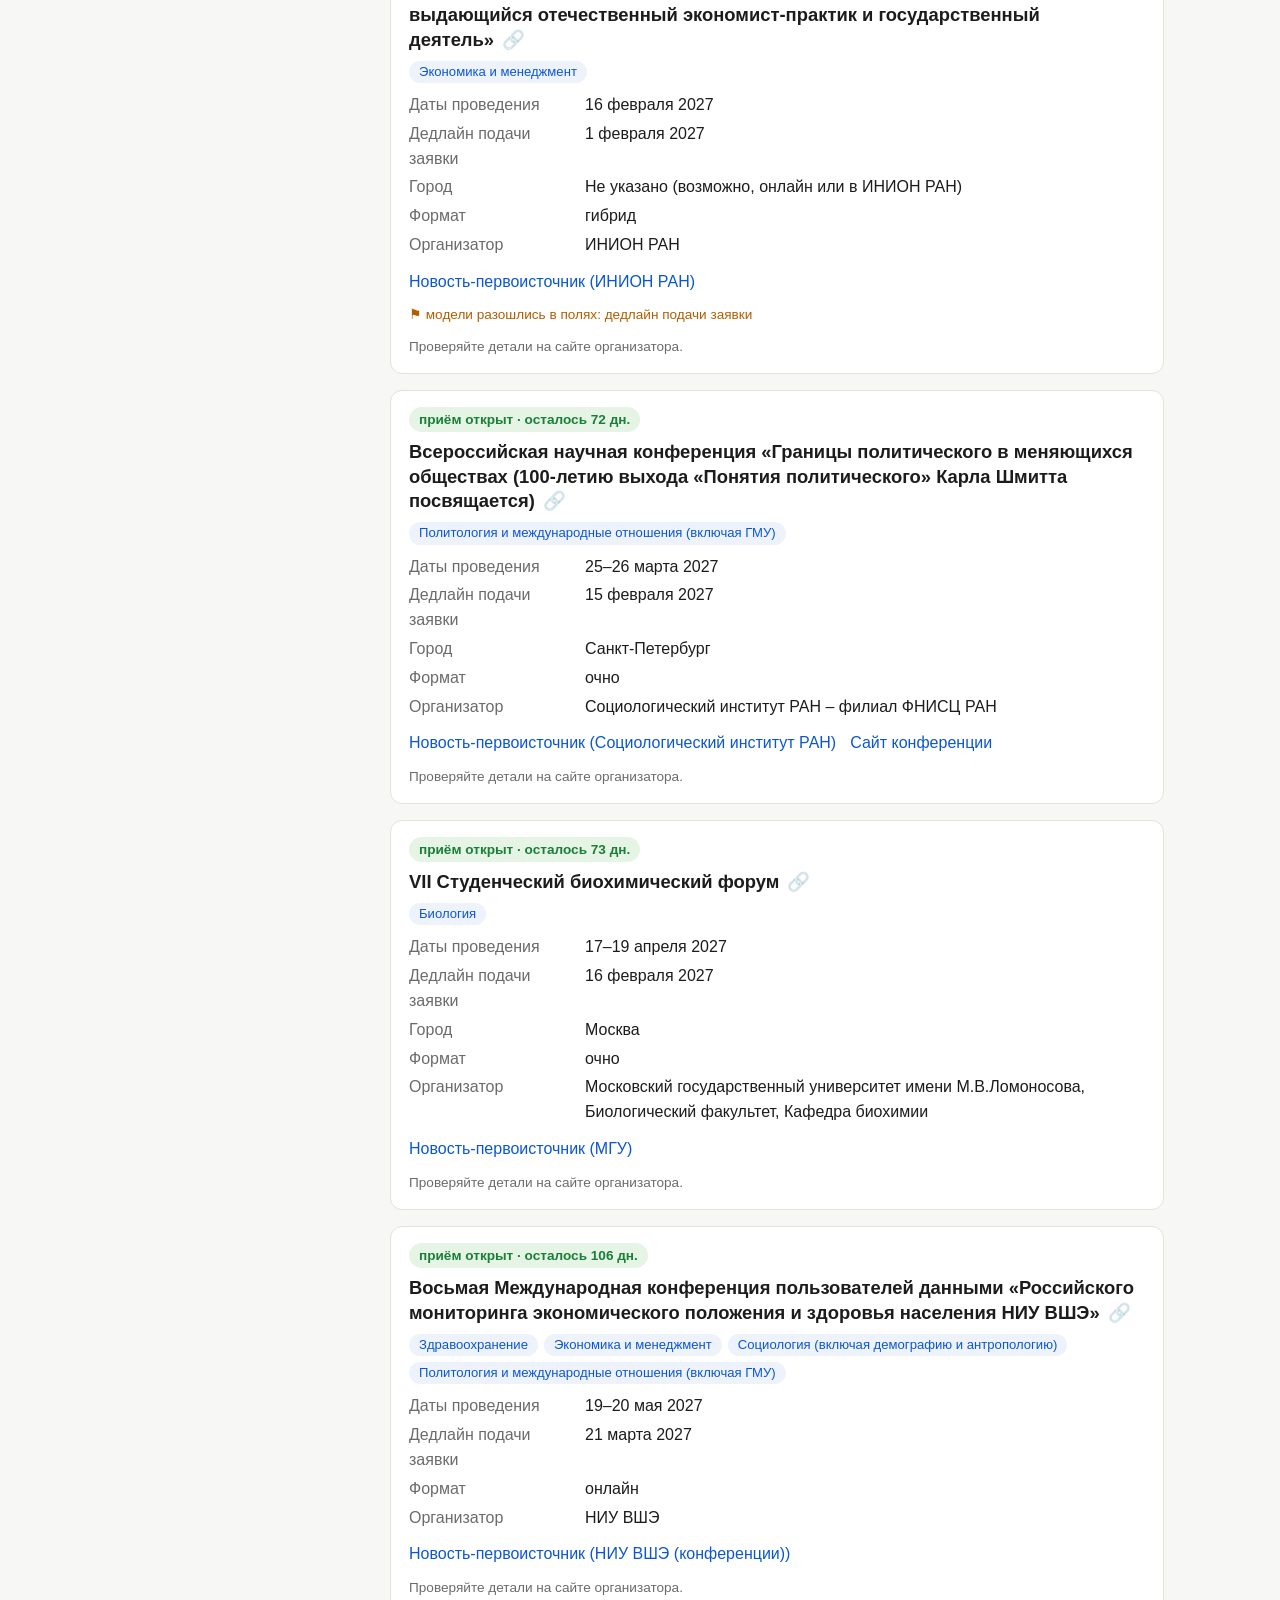
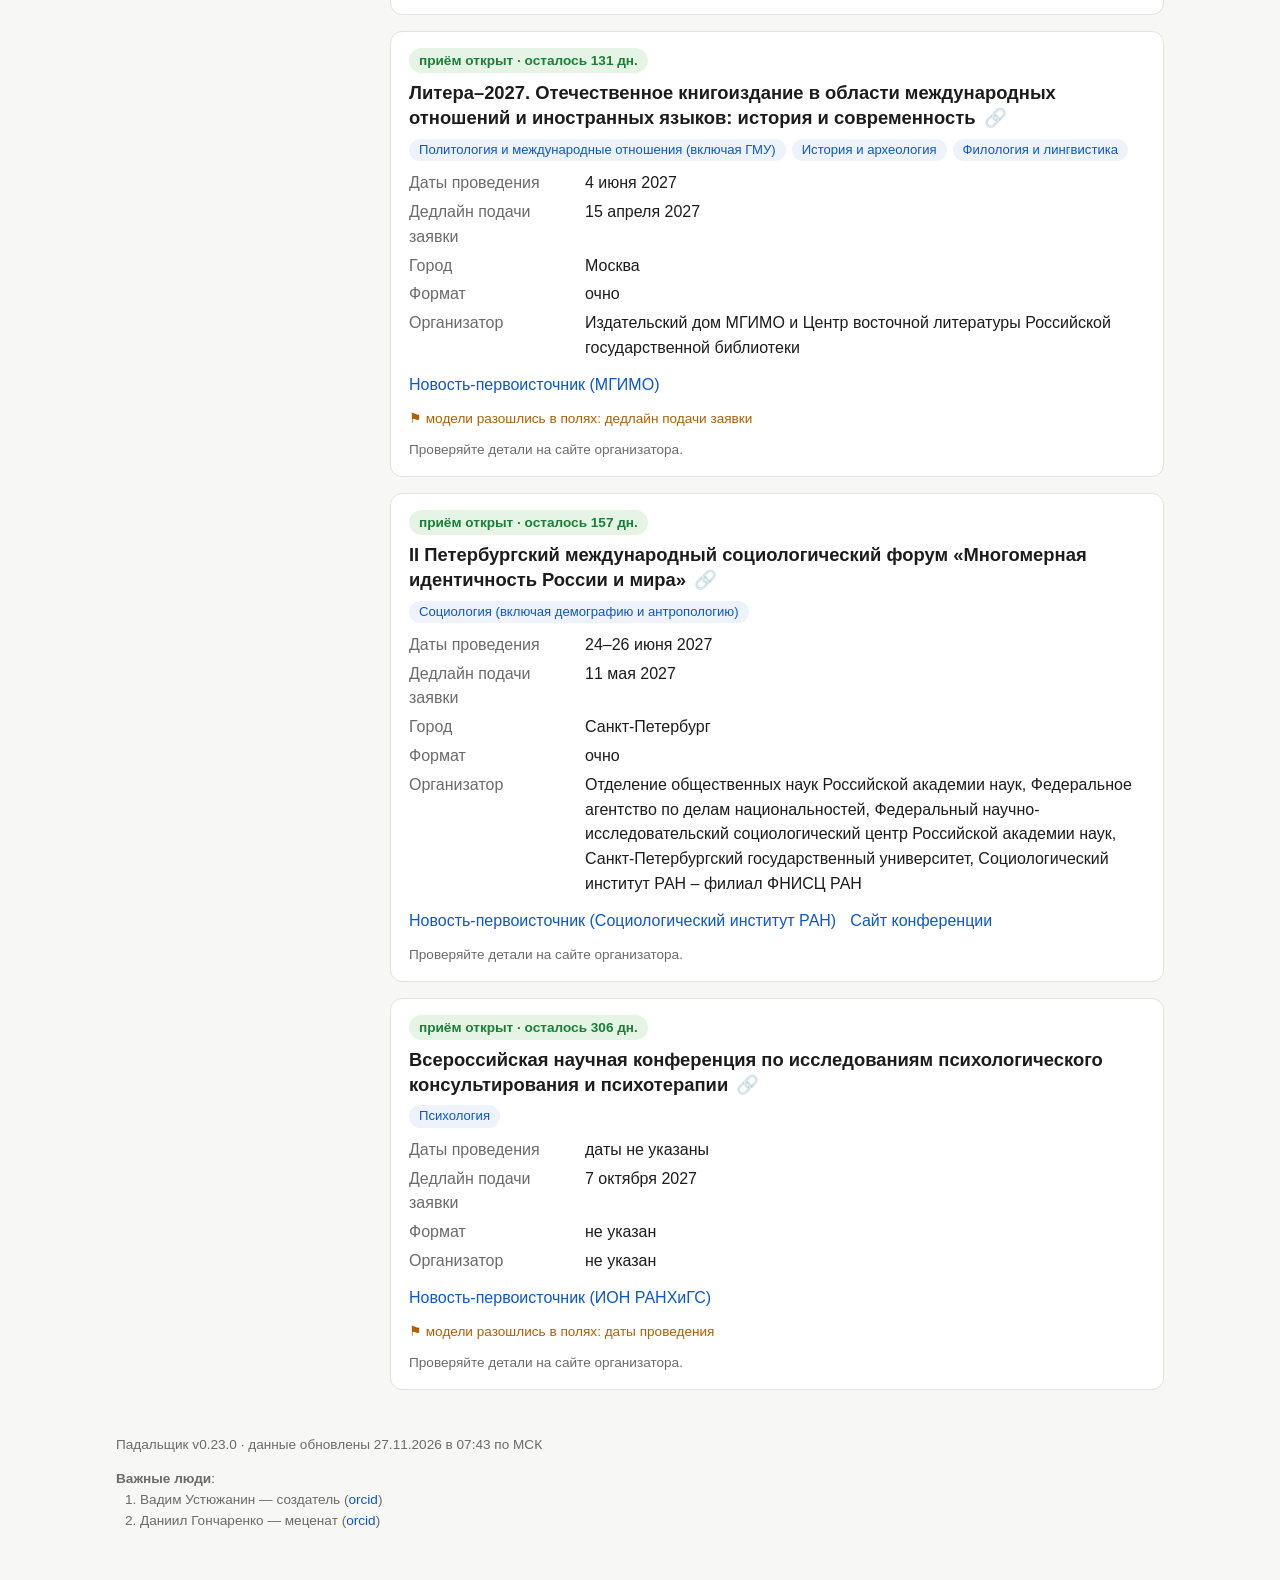
==== commit ffdac110: "Ежедневное обновление: 2026-11-27 14:06 MSK" ====
--- a/docs/index.html
+++ b/docs/index.html
@@ -101,7 +101,7 @@
     <p>База пополняется автоматически — примерно раз в день.</p>
 
     <p>Используемые источники (будут пополняться): <span id="src-list"><a href="https://eusp.org/news" target="_blank" rel="noopener">ЕУСПб</a>, <a href="https://www.hse.ru/news/announcements/scientific_actions/" target="_blank" rel="noopener">НИУ ВШЭ</a>, <a href="https://spb.hse.ru/announcements/" target="_blank" rel="noopener">НИУ ВШЭ (СПб)</a>, <a href="https://perm.hse.ru/news/announcements/scientific_actions/" target="_blank" rel="noopener">НИУ ВШЭ (Пермь)</a>, <a href="https://news.itmo.ru/ru/events/" target="_blank" rel="noopener">ИТМО</a>, <a href="https://mgimo.ru/about/news/announce/" target="_blank" rel="noopener">МГИМО</a>, <a href="https://msu.ru/science/allevents.html" target="_blank" rel="noopener">МГУ</a>, <a href="https://socinst.ru/events" target="_blank" rel="noopener">Социологический институт РАН</a>, <a href="https://inion.ru/ru/about/news/?category=4" target="_blank" rel="noopener">ИНИОН РАН</a>, <a href="https://ion.ranepa.ru/announcement/" target="_blank" rel="noopener">ИОН РАНХиГС</a>, <a href="https://www.rsuh.ru/anons/" target="_blank" rel="noopener">РГГУ</a>, <a href="https://news.tsu.ru/calendar-of-events/" target="_blank" rel="noopener">ТГУ</a>, <a href="https://lcsr.hse.ru/news/" target="_blank" rel="noopener">ЦенСИБ НИУ ВШЭ</a>, <a href="https://new.ras.ru/press-center/events-additional/" target="_blank" rel="noopener">РАН</a>, <a href="https://events.spbu.ru/" target="_blank" rel="noopener">СПбГУ</a>, <a href="https://mipt.ru/institute/events" target="_blank" rel="noopener">МФТИ</a>, <a href="https://urfu.ru/get-news/ru/news/?cols=3&amp;pid=53%2C11367%2C30302&amp;categories=1%2C10%2C12%2C130%2C155%2C2%2C212%2C232%2C27%2C277%2C3%2C329%2C33%2C380%2C381%2C4%2C5%2C52%2C6%2C8%2C9%2C90%2C93%2C96&amp;fullmode=1&amp;offset=0&amp;rows=100&amp;selected=0&amp;page=54&amp;show_categories=1" target="_blank" rel="noopener">УрФУ</a>, <a href="https://www.iccaras.ru/meropriyatiya.html" target="_blank" rel="noopener">ИКСА РАН</a>, <a href="https://iea-ras.ru/?cat=56" target="_blank" rel="noopener">ИЭА РАН</a>, <a href="https://www.hse.ru/science/HSEconf" target="_blank" rel="noopener">НИУ ВШЭ (конференции)</a>, <a href="https://iling.spb.ru/conferences" target="_blank" rel="noopener">ИЛИ РАН</a></span><p>
-  <p id="about-generated" class="muted">В базе 261 конференций. Данные обновлены 26.11.2026 в 06:02 по МСК.</p>
+  <p id="about-generated" class="muted">В базе 265 конференций. Данные обновлены 27.11.2026 в 07:43 по МСК.</p>
   </div>
 </details>
 
@@ -150,29 +150,32 @@
   <div class="topbar">
     <input id="q" type="search" placeholder="Поиск по названию или организатору…"
            autocomplete="off">
-    <span id="counter" class="counter">показано 17 из 76</span>
+    <span id="counter" class="counter">показано 20 из 76</span>
   </div>
   <noscript><p class="muted">Без JavaScript работает только список ниже
   (конференции с открытым приёмом). Для фильтров и поиска откройте файл
   в браузере — например «Поделиться → открыть в Safari/Chrome».</p></noscript>
   <div id="list">
-<article class="card" id="c-069454ec525b"><span class="badge orange">приём открыт · осталось 5 дн.</span><h2>The 8th International Conference «Topical Issues of International Political Geography»<a class="permalink" href="#c-069454ec525b" title="Постоянная ссылка на карточку">#</a></h2><p class="chips"><span class="chip">Политология и международные отношения (включая ГМУ)</span></p><div class="rows"><div class="row"><span class="label">Даты проведения</span><span class="value">25–26 декабря 2026</span></div><div class="row"><span class="label">Дедлайн подачи заявки</span><span class="value">1 декабря 2026</span></div><div class="row"><span class="label">Город</span><span class="value">Санкт-Петербург</span></div><div class="row"><span class="label">Формат</span><span class="value">очно</span></div><div class="row"><span class="label">Организатор</span><span class="value">Социологический институт РАН – филиал ФНИСЦ РАН</span></div></div><p class="links"><a href="https://socinst.ru/conferences/tipg2026/#files" target="_blank" rel="noopener">Новость-первоисточник (Социологический институт РАН)</a></p><p class="check">Проверяйте детали на сайте организатора.</p></article>
-<article class="card" id="c-153fb4ed3524"><span class="badge orange">приём открыт · осталось 5 дн.</span><h2>Студенческая научно-практическая конференция им. Л.Л. Любимова<a class="permalink" href="#c-153fb4ed3524" title="Постоянная ссылка на карточку">#</a></h2><p class="chips"><span class="chip">Экономика и менеджмент</span><span class="chip">Право</span><span class="chip">История и археология</span><span class="chip">Филология и лингвистика</span></p><div class="rows"><div class="row"><span class="label">Даты проведения</span><span class="value">25 января 2027</span></div><div class="row"><span class="label">Дедлайн подачи заявки</span><span class="value">1 декабря 2026</span></div><div class="row"><span class="label">Город</span><span class="value">Пермь</span></div><div class="row"><span class="label">Формат</span><span class="value">очно</span></div><div class="row"><span class="label">Организатор</span><span class="value">НИУ ВШЭ – Пермь</span></div></div><p class="links"><a href="https://perm.hse.ru/lyubimov/" target="_blank" rel="noopener">Новость-первоисточник (НИУ ВШЭ (Пермь))</a></p><p class="check">Проверяйте детали на сайте организатора.</p></article>
-<article class="card" id="c-cca808c46c72"><span class="badge orange">приём открыт · осталось 8 дн.</span><h2>Молодежная Арктическая научная сессия<a class="permalink" href="#c-cca808c46c72" title="Постоянная ссылка на карточку">#</a></h2><p class="chips"><span class="chip">Биология</span><span class="chip">Экономика и менеджмент</span></p><div class="rows"><div class="row"><span class="label">Даты проведения</span><span class="value">2–3 февраля 2027</span></div><div class="row"><span class="label">Дедлайн подачи заявки</span><span class="value">4 декабря 2026</span></div><div class="row"><span class="label">Город</span><span class="value">Санкт-Петербург</span></div><div class="row"><span class="label">Формат</span><span class="value">очно</span></div><div class="row"><span class="label">Организатор</span><span class="value">Санкт-Петербургский государственный университет</span></div></div><p class="links"><a href="https://events.spbu.ru/molodezhnaya-arkticheskaya-nauchnaya-sessiya" target="_blank" rel="noopener">Новость-первоисточник (СПбГУ)</a></p><p class="flags">⚑ модели разошлись в полях: дедлайн подачи заявки</p><p class="check">Проверяйте детали на сайте организатора.</p></article>
-<article class="card" id="c-b778926b1f1d"><span class="badge orange">приём открыт · осталось 12 дн.</span><h2>Студенческая конференция «Риски ESG-трансформации в странах БРИКС»<a class="permalink" href="#c-b778926b1f1d" title="Постоянная ссылка на карточку">#</a></h2><p class="chips"><span class="chip">Экономика и менеджмент</span></p><div class="rows"><div class="row"><span class="label">Даты проведения</span><span class="value">15 декабря 2026</span></div><div class="row"><span class="label">Дедлайн подачи заявки</span><span class="value">8 декабря 2026</span></div><div class="row"><span class="label">Город</span><span class="value">Москва</span></div><div class="row"><span class="label">Формат</span><span class="value">гибрид</span></div><div class="row"><span class="label">Организатор</span><span class="value">MGIMO Goes Green</span></div></div><p class="links"><a href="https://mgimo.ru/about/news/announce/esg-brics-15-12-26/" target="_blank" rel="noopener">Новость-первоисточник (МГИМО)</a></p><p class="check">Проверяйте детали на сайте организатора.</p></article>
-<article class="card" id="c-edcc0fbf2f71"><span class="badge orange">приём открыт · осталось 13 дн.</span><h2>Управление активами — 2026<a class="permalink" href="#c-edcc0fbf2f71" title="Постоянная ссылка на карточку">#</a></h2><p class="chips"><span class="chip">Экономика и менеджмент</span></p><div class="rows"><div class="row"><span class="label">Даты проведения</span><span class="value">9 декабря 2026</span></div><div class="row"><span class="label">Дедлайн подачи заявки</span><span class="value">9 декабря 2026</span></div><div class="row"><span class="label">Город</span><span class="value">Москва</span></div><div class="row"><span class="label">Формат</span><span class="value">гибрид</span></div><div class="row"><span class="label">Организатор</span><span class="value">кафедра управления активами Факультета международных экономических отношений МГИМО</span></div></div><p class="links"><a href="https://mgimo.ru/about/news/announce/am-2026/" target="_blank" rel="noopener">Новость-первоисточник (МГИМО)</a></p><p class="flags">⚑ модели разошлись в полях: дедлайн подачи заявки</p><p class="check">Проверяйте детали на сайте организатора.</p></article>
-<article class="card" id="c-f69c9c8b48c7"><span class="badge green">приём открыт · осталось 19 дн.</span><h2>III Международная научная конференция по истории народного хозяйства и экономических учений «Модели регулирования экономики в мировой теории и практике»<a class="permalink" href="#c-f69c9c8b48c7" title="Постоянная ссылка на карточку">#</a></h2><p class="chips"><span class="chip">Экономика и менеджмент</span></p><div class="rows"><div class="row"><span class="label">Даты проведения</span><span class="value">16–17 февраля 2027</span></div><div class="row"><span class="label">Дедлайн подачи заявки</span><span class="value">15 декабря 2026</span></div><div class="row"><span class="label">Город</span><span class="value">Москва</span></div><div class="row"><span class="label">Формат</span><span class="value">гибрид</span></div><div class="row"><span class="label">Организатор</span><span class="value">Кафедра истории народного хозяйства и экономических учений экономического факультета МГУ имени М.В. Ломоносова</span></div></div><p class="links"><a href="https://conf.msu.ru/rus/event/10349/" target="_blank" rel="noopener">Новость-первоисточник (МГУ)</a></p><p class="check">Проверяйте детали на сайте организатора.</p></article>
-<article class="card" id="c-205ee2fa6d70"><span class="badge green">приём открыт · осталось 22 дн.</span><h2>XXV Зимняя школа по механике сплошных сред<a class="permalink" href="#c-205ee2fa6d70" title="Постоянная ссылка на карточку">#</a></h2><p class="chips"><span class="chip">Математика</span><span class="chip">Физика</span></p><div class="rows"><div class="row"><span class="label">Даты проведения</span><span class="value">16–19 февраля 2027</span></div><div class="row"><span class="label">Дедлайн подачи заявки</span><span class="value">18 декабря 2026</span></div><div class="row"><span class="label">Город</span><span class="value">Пермь</span></div><div class="row"><span class="label">Формат</span><span class="value">очно</span></div><div class="row"><span class="label">Организатор</span><span class="value">Российский национальный комитет по теоретической и прикладной механике, Секция механики Отделения энергетики, машиностроения, механики и процессов управления РАН, Уральское отделение РАН, «Институт механики сплошных сред Уральского отделения Российской академии наук» – филиал Пермского федерального исследовательского центра Уральского отделения Российской академии наук</span></div></div><p class="links"><a href="https://new.ras.ru/press-center/events-additional/xxv-zimnyaya-shkola-po-mekhanike-sploshnykh-sred/" target="_blank" rel="noopener">Новость-первоисточник (РАН)</a></p><p class="check">Проверяйте детали на сайте организатора.</p></article>
-<article class="card" id="c-64a8f9a8645c"><span class="badge green">приём открыт · осталось 27 дн.</span><h2>XXVI Международная научная конференция «Модернизация России в условиях формирования нового мирового порядка»<a class="permalink" href="#c-64a8f9a8645c" title="Постоянная ссылка на карточку">#</a></h2><p class="chips"><span class="chip">Экономика и менеджмент</span><span class="chip">Социология (включая демографию и антропологию)</span><span class="chip">Политология и международные отношения (включая ГМУ)</span></p><div class="rows"><div class="row"><span class="label">Даты проведения</span><span class="value">26–27 января 2027</span></div><div class="row"><span class="label">Дедлайн подачи заявки</span><span class="value">23 декабря 2026</span></div><div class="row"><span class="label">Город</span><span class="value">Москва</span></div><div class="row"><span class="label">Формат</span><span class="value">гибрид</span></div><div class="row"><span class="label">Организатор</span><span class="value">ИНИОН РАН</span></div></div><p class="links"><a href="https://inion.ru/ru/about/news/xxvi-mezhdunarodnaia-nauchnaia-konferentciia-modernizatciia-rossii-v-usloviiakh-formirovaniia-novogo-mirovogo-poriadka/" target="_blank" rel="noopener">Новость-первоисточник (ИНИОН РАН)</a></p><p class="check">Проверяйте детали на сайте организатора.</p></article>
-<article class="card" id="c-4a56b7786491"><span class="badge green">приём открыт · осталось 29 дн.</span><h2>Международная научно-практическая конференция «Современная научная литература: эффективные практики создания, распространения, библиотечной работы»<a class="permalink" href="#c-4a56b7786491" title="Постоянная ссылка на карточку">#</a></h2><p class="chips"><span class="chip">Филология и лингвистика</span></p><div class="rows"><div class="row"><span class="label">Даты проведения</span><span class="value">30–31 марта 2027</span></div><div class="row"><span class="label">Дедлайн подачи заявки</span><span class="value">25 декабря 2026</span></div><div class="row"><span class="label">Город</span><span class="value">Москва</span></div><div class="row"><span class="label">Формат</span><span class="value">гибрид</span></div><div class="row"><span class="label">Организатор</span><span class="value">ИНИОН РАН, РГБ, РБА, ИИЕТ РАН, ЦНБ НАН Беларуси</span></div></div><p class="links"><a href="https://inion.ru/ru/about/news/konferentciia-sovremennaia-nauchnaia-literatura-effektivnye-praktiki-sozdaniia-rasprostraneniia-bibliotechnoi-raboty-anons/" target="_blank" rel="noopener">Новость-первоисточник (ИНИОН РАН)</a></p><p class="check">Проверяйте детали на сайте организатора.</p></article>
-<article class="card" id="c-4d2dd4605d40"><span class="badge green">приём открыт · осталось 34 дн.</span><h2>ХVII международная конференция «Африка: восстановление исторической справедливости и достижение подлинного суверенитета»<a class="permalink" href="#c-4d2dd4605d40" title="Постоянная ссылка на карточку">#</a></h2><p class="chips"><span class="chip">Политология и международные отношения (включая ГМУ)</span></p><div class="rows"><div class="row"><span class="label">Даты проведения</span><span class="value">26–27 мая 2027</span></div><div class="row"><span class="label">Дедлайн подачи заявки</span><span class="value">30 декабря 2026</span></div><div class="row"><span class="label">Город</span><span class="value">Москва</span></div><div class="row"><span class="label">Формат</span><span class="value">очно</span></div><div class="row"><span class="label">Организатор</span><span class="value">Институт Африки Российской академии наук и Министерство науки и высшего образования Российской Федерации</span></div></div><p class="links"><a href="https://new.ras.ru/press-center/events-additional/khvii-mezhdunarodnaya-konferentsiya-afrika-vosstanovlenie-istoricheskoy-spravedlivosti-i-dostizhenie/" target="_blank" rel="noopener">Новость-первоисточник (РАН)</a></p><p class="check">Проверяйте детали на сайте организатора.</p></article>
-<article class="card" id="c-97289dfbcc22"><span class="badge green">приём открыт · осталось 45 дн.</span><h2>Общее место: теория и практика паблик-арта<a class="permalink" href="#c-97289dfbcc22" title="Постоянная ссылка на карточку">#</a></h2><p class="chips"><span class="chip">Искусствоведение</span></p><div class="rows"><div class="row"><span class="label">Даты проведения</span><span class="value">24–25 марта 2027</span></div><div class="row"><span class="label">Дедлайн подачи заявки</span><span class="value">10 января 2027</span></div><div class="row"><span class="label">Формат</span><span class="value">гибрид</span></div><div class="row"><span class="label">Организатор</span><span class="value">Школа искусств и культурного наследия Европейского университета, Институт исследования стрит-арта и бюро НОВЬ</span></div></div><p class="links"><a href="https://eusp.org/news/start-priema-zayavok-konferenciya-obschee-mesto-teoriya-i-praktika-pablik-arta" target="_blank" rel="noopener">Новость-первоисточник (ЕУСПб)</a></p><p class="check">Проверяйте детали на сайте организатора.</p></article>
-<article class="card" id="c-089e0b2d7b9c"><span class="badge green">приём открыт · осталось 65 дн.</span><h2>XXI Международная научная конференция «Сорокинские чтения»: «Традиции в современности: социологические перспективы изучения ценностных основ российского общества»<a class="permalink" href="#c-089e0b2d7b9c" title="Постоянная ссылка на карточку">#</a></h2><p class="chips"><span class="chip">Социология (включая демографию и антропологию)</span></p><div class="rows"><div class="row"><span class="label">Даты проведения</span><span class="value">18 февраля 2027</span></div><div class="row"><span class="label">Дедлайн подачи заявки</span><span class="value">30 января 2027</span></div><div class="row"><span class="label">Город</span><span class="value">Москва</span></div><div class="row"><span class="label">Формат</span><span class="value">очно</span></div><div class="row"><span class="label">Организатор</span><span class="value">Московский государственный университет имени М.В. Ломоносова, Социологический факультет, Кафедра современной социологии МГУ имени М.В. Ломоносова</span></div></div><p class="links"><a href="https://conf.msu.ru/rus/event/10753/" target="_blank" rel="noopener">Новость-первоисточник (МГУ)</a></p><p class="check">Проверяйте детали на сайте организатора.</p></article>
-<article class="card" id="c-50960fe2d03c"><span class="badge green">приём открыт · осталось 81 дн.</span><h2>Всероссийская научная конференция «Границы политического в меняющихся обществах (100-летию выхода «Понятия политического» Карла Шмитта посвящается)<a class="permalink" href="#c-50960fe2d03c" title="Постоянная ссылка на карточку">#</a></h2><p class="chips"><span class="chip">Политология и международные отношения (включая ГМУ)</span></p><div class="rows"><div class="row"><span class="label">Даты проведения</span><span class="value">25–26 марта 2027</span></div><div class="row"><span class="label">Дедлайн подачи заявки</span><span class="value">15 февраля 2027</span></div><div class="row"><span class="label">Город</span><span class="value">Санкт-Петербург</span></div><div class="row"><span class="label">Формат</span><span class="value">очно</span></div><div class="row"><span class="label">Организатор</span><span class="value">Социологический институт РАН – филиал ФНИСЦ РАН</span></div></div><p class="links"><a href="https://socinst.ru/conferences/politicalborders2027/#files" target="_blank" rel="noopener">Новость-первоисточник (Социологический институт РАН)</a><a href="https://forms.socinst.ru/form/view?id=20" target="_blank" rel="noopener">Сайт конференции</a></p><p class="check">Проверяйте детали на сайте организатора.</p></article>
-<article class="card" id="c-40b8909ab088"><span class="badge green">приём открыт · осталось 82 дн.</span><h2>VII Студенческий биохимический форум<a class="permalink" href="#c-40b8909ab088" title="Постоянная ссылка на карточку">#</a></h2><p class="chips"><span class="chip">Биология</span></p><div class="rows"><div class="row"><span class="label">Даты проведения</span><span class="value">17–19 апреля 2027</span></div><div class="row"><span class="label">Дедлайн подачи заявки</span><span class="value">16 февраля 2027</span></div><div class="row"><span class="label">Город</span><span class="value">Москва</span></div><div class="row"><span class="label">Формат</span><span class="value">очно</span></div><div class="row"><span class="label">Организатор</span><span class="value">Московский государственный университет имени М.В.Ломоносова, Биологический факультет, Кафедра биохимии</span></div></div><p class="links"><a href="https://conf.msu.ru/rus/event/10531/" target="_blank" rel="noopener">Новость-первоисточник (МГУ)</a></p><p class="check">Проверяйте детали на сайте организатора.</p></article>
-<article class="card" id="c-e8120adedfbb"><span class="badge green">приём открыт · осталось 140 дн.</span><h2>Литера–2027. Отечественное книгоиздание в области международных отношений и иностранных языков: история и современность<a class="permalink" href="#c-e8120adedfbb" title="Постоянная ссылка на карточку">#</a></h2><p class="chips"><span class="chip">Политология и международные отношения (включая ГМУ)</span><span class="chip">История и археология</span><span class="chip">Филология и лингвистика</span></p><div class="rows"><div class="row"><span class="label">Даты проведения</span><span class="value">4 июня 2027</span></div><div class="row"><span class="label">Дедлайн подачи заявки</span><span class="value">15 апреля 2027</span></div><div class="row"><span class="label">Город</span><span class="value">Москва</span></div><div class="row"><span class="label">Формат</span><span class="value">очно</span></div><div class="row"><span class="label">Организатор</span><span class="value">Издательский дом МГИМО и Центр восточной литературы Российской государственной библиотеки</span></div></div><p class="links"><a href="https://mgimo.ru/about/news/announce/litera-2027/" target="_blank" rel="noopener">Новость-первоисточник (МГИМО)</a></p><p class="flags">⚑ модели разошлись в полях: дедлайн подачи заявки</p><p class="check">Проверяйте детали на сайте организатора.</p></article>
-<article class="card" id="c-b1d03144e037"><span class="badge green">приём открыт · осталось 166 дн.</span><h2>II Петербургский международный социологический форум «Многомерная идентичность России и мира»<a class="permalink" href="#c-b1d03144e037" title="Постоянная ссылка на карточку">#</a></h2><p class="chips"><span class="chip">Социология (включая демографию и антропологию)</span></p><div class="rows"><div class="row"><span class="label">Даты проведения</span><span class="value">24–26 июня 2027</span></div><div class="row"><span class="label">Дедлайн подачи заявки</span><span class="value">11 мая 2027</span></div><div class="row"><span class="label">Город</span><span class="value">Санкт-Петербург</span></div><div class="row"><span class="label">Формат</span><span class="value">очно</span></div><div class="row"><span class="label">Организатор</span><span class="value">Отделение общественных наук Российской академии наук, Федеральное агентство по делам национальностей, Федеральный научно-исследовательский социологический центр Российской академии наук, Санкт-Петербургский государственный университет, Социологический институт РАН – филиал ФНИСЦ РАН</span></div></div><p class="links"><a href="https://socinst.ru/conferences/socforum2027/#files" target="_blank" rel="noopener">Новость-первоисточник (Социологический институт РАН)</a><a href="https://socinst.ru/conferences/socforum2027" target="_blank" rel="noopener">Сайт конференции</a></p><p class="check">Проверяйте детали на сайте организатора.</p></article>
-<article class="card" id="c-c9be6bfbc5b4"><span class="badge green">приём открыт · осталось 315 дн.</span><h2>Всероссийская научная конференция по исследованиям психологического консультирования и психотерапии<a class="permalink" href="#c-c9be6bfbc5b4" title="Постоянная ссылка на карточку">#</a></h2><p class="chips"><span class="chip">Психология</span></p><div class="rows"><div class="row"><span class="label">Даты проведения</span><span class="value">даты не указаны</span></div><div class="row"><span class="label">Дедлайн подачи заявки</span><span class="value">7 октября 2027</span></div><div class="row"><span class="label">Формат</span><span class="value">не указан</span></div><div class="row"><span class="label">Организатор</span><span class="value">не указан</span></div></div><p class="links"><a href="https://ion.ranepa.ru/announcement/vserossiyskaya-nauchnaya-konferentsiya-po-issledovaniyam-psikhologicheskogo-konsultirovaniya-i-psikh/" target="_blank" rel="noopener">Новость-первоисточник (ИОН РАНХиГС)</a></p><p class="flags">⚑ модели разошлись в полях: даты проведения</p><p class="check">Проверяйте детали на сайте организатора.</p></article>
+<article class="card" id="c-069454ec525b"><span class="badge orange">приём открыт · осталось 4 дн.</span><h2>The 8th International Conference «Topical Issues of International Political Geography»<a class="permalink" href="#c-069454ec525b" title="Постоянная ссылка на карточку">#</a></h2><p class="chips"><span class="chip">Политология и международные отношения (включая ГМУ)</span></p><div class="rows"><div class="row"><span class="label">Даты проведения</span><span class="value">25–26 декабря 2026</span></div><div class="row"><span class="label">Дедлайн подачи заявки</span><span class="value">1 декабря 2026</span></div><div class="row"><span class="label">Город</span><span class="value">Санкт-Петербург</span></div><div class="row"><span class="label">Формат</span><span class="value">очно</span></div><div class="row"><span class="label">Организатор</span><span class="value">Социологический институт РАН – филиал ФНИСЦ РАН</span></div></div><p class="links"><a href="https://socinst.ru/conferences/tipg2026/#files" target="_blank" rel="noopener">Новость-первоисточник (Социологический институт РАН)</a></p><p class="check">Проверяйте детали на сайте организатора.</p></article>
+<article class="card" id="c-153fb4ed3524"><span class="badge orange">приём открыт · осталось 4 дн.</span><h2>Студенческая научно-практическая конференция им. Л.Л. Любимова<a class="permalink" href="#c-153fb4ed3524" title="Постоянная ссылка на карточку">#</a></h2><p class="chips"><span class="chip">Экономика и менеджмент</span><span class="chip">Право</span><span class="chip">История и археология</span><span class="chip">Филология и лингвистика</span></p><div class="rows"><div class="row"><span class="label">Даты проведения</span><span class="value">25 января 2027</span></div><div class="row"><span class="label">Дедлайн подачи заявки</span><span class="value">1 декабря 2026</span></div><div class="row"><span class="label">Город</span><span class="value">Пермь</span></div><div class="row"><span class="label">Формат</span><span class="value">очно</span></div><div class="row"><span class="label">Организатор</span><span class="value">НИУ ВШЭ – Пермь</span></div></div><p class="links"><a href="https://perm.hse.ru/lyubimov/" target="_blank" rel="noopener">Новость-первоисточник (НИУ ВШЭ (Пермь))</a></p><p class="check">Проверяйте детали на сайте организатора.</p></article>
+<article class="card" id="c-cca808c46c72"><span class="badge orange">приём открыт · осталось 7 дн.</span><h2>Молодежная Арктическая научная сессия<a class="permalink" href="#c-cca808c46c72" title="Постоянная ссылка на карточку">#</a></h2><p class="chips"><span class="chip">Биология</span><span class="chip">Экономика и менеджмент</span></p><div class="rows"><div class="row"><span class="label">Даты проведения</span><span class="value">2–3 февраля 2027</span></div><div class="row"><span class="label">Дедлайн подачи заявки</span><span class="value">4 декабря 2026</span></div><div class="row"><span class="label">Город</span><span class="value">Санкт-Петербург</span></div><div class="row"><span class="label">Формат</span><span class="value">очно</span></div><div class="row"><span class="label">Организатор</span><span class="value">Санкт-Петербургский государственный университет</span></div></div><p class="links"><a href="https://events.spbu.ru/molodezhnaya-arkticheskaya-nauchnaya-sessiya" target="_blank" rel="noopener">Новость-первоисточник (СПбГУ)</a></p><p class="flags">⚑ модели разошлись в полях: дедлайн подачи заявки</p><p class="check">Проверяйте детали на сайте организатора.</p></article>
+<article class="card" id="c-b778926b1f1d"><span class="badge orange">приём открыт · осталось 11 дн.</span><h2>Студенческая конференция «Риски ESG-трансформации в странах БРИКС»<a class="permalink" href="#c-b778926b1f1d" title="Постоянная ссылка на карточку">#</a></h2><p class="chips"><span class="chip">Экономика и менеджмент</span></p><div class="rows"><div class="row"><span class="label">Даты проведения</span><span class="value">15 декабря 2026</span></div><div class="row"><span class="label">Дедлайн подачи заявки</span><span class="value">8 декабря 2026</span></div><div class="row"><span class="label">Город</span><span class="value">Москва</span></div><div class="row"><span class="label">Формат</span><span class="value">гибрид</span></div><div class="row"><span class="label">Организатор</span><span class="value">MGIMO Goes Green</span></div></div><p class="links"><a href="https://mgimo.ru/about/news/announce/esg-brics-15-12-26/" target="_blank" rel="noopener">Новость-первоисточник (МГИМО)</a></p><p class="check">Проверяйте детали на сайте организатора.</p></article>
+<article class="card" id="c-edcc0fbf2f71"><span class="badge orange">приём открыт · осталось 12 дн.</span><h2>Управление активами — 2026<a class="permalink" href="#c-edcc0fbf2f71" title="Постоянная ссылка на карточку">#</a></h2><p class="chips"><span class="chip">Экономика и менеджмент</span></p><div class="rows"><div class="row"><span class="label">Даты проведения</span><span class="value">9 декабря 2026</span></div><div class="row"><span class="label">Дедлайн подачи заявки</span><span class="value">9 декабря 2026</span></div><div class="row"><span class="label">Город</span><span class="value">Москва</span></div><div class="row"><span class="label">Формат</span><span class="value">гибрид</span></div><div class="row"><span class="label">Организатор</span><span class="value">кафедра управления активами Факультета международных экономических отношений МГИМО</span></div></div><p class="links"><a href="https://mgimo.ru/about/news/announce/am-2026/" target="_blank" rel="noopener">Новость-первоисточник (МГИМО)</a></p><p class="flags">⚑ модели разошлись в полях: дедлайн подачи заявки</p><p class="check">Проверяйте детали на сайте организатора.</p></article>
+<article class="card" id="c-f69c9c8b48c7"><span class="badge green">приём открыт · осталось 18 дн.</span><h2>III Международная научная конференция по истории народного хозяйства и экономических учений «Модели регулирования экономики в мировой теории и практике»<a class="permalink" href="#c-f69c9c8b48c7" title="Постоянная ссылка на карточку">#</a></h2><p class="chips"><span class="chip">Экономика и менеджмент</span></p><div class="rows"><div class="row"><span class="label">Даты проведения</span><span class="value">16–17 февраля 2027</span></div><div class="row"><span class="label">Дедлайн подачи заявки</span><span class="value">15 декабря 2026</span></div><div class="row"><span class="label">Город</span><span class="value">Москва</span></div><div class="row"><span class="label">Формат</span><span class="value">гибрид</span></div><div class="row"><span class="label">Организатор</span><span class="value">Кафедра истории народного хозяйства и экономических учений экономического факультета МГУ имени М.В. Ломоносова</span></div></div><p class="links"><a href="https://conf.msu.ru/rus/event/10349/" target="_blank" rel="noopener">Новость-первоисточник (МГУ)</a></p><p class="check">Проверяйте детали на сайте организатора.</p></article>
+<article class="card" id="c-205ee2fa6d70"><span class="badge green">приём открыт · осталось 21 дн.</span><h2>XXV Зимняя школа по механике сплошных сред<a class="permalink" href="#c-205ee2fa6d70" title="Постоянная ссылка на карточку">#</a></h2><p class="chips"><span class="chip">Математика</span><span class="chip">Физика</span></p><div class="rows"><div class="row"><span class="label">Даты проведения</span><span class="value">16–19 февраля 2027</span></div><div class="row"><span class="label">Дедлайн подачи заявки</span><span class="value">18 декабря 2026</span></div><div class="row"><span class="label">Город</span><span class="value">Пермь</span></div><div class="row"><span class="label">Формат</span><span class="value">очно</span></div><div class="row"><span class="label">Организатор</span><span class="value">Российский национальный комитет по теоретической и прикладной механике, Секция механики Отделения энергетики, машиностроения, механики и процессов управления РАН, Уральское отделение РАН, «Институт механики сплошных сред Уральского отделения Российской академии наук» – филиал Пермского федерального исследовательского центра Уральского отделения Российской академии наук</span></div></div><p class="links"><a href="https://new.ras.ru/press-center/events-additional/xxv-zimnyaya-shkola-po-mekhanike-sploshnykh-sred/" target="_blank" rel="noopener">Новость-первоисточник (РАН)</a></p><p class="check">Проверяйте детали на сайте организатора.</p></article>
+<article class="card" id="c-64a8f9a8645c"><span class="badge green">приём открыт · осталось 26 дн.</span><h2>XXVI Международная научная конференция «Модернизация России в условиях формирования нового мирового порядка»<a class="permalink" href="#c-64a8f9a8645c" title="Постоянная ссылка на карточку">#</a></h2><p class="chips"><span class="chip">Экономика и менеджмент</span><span class="chip">Социология (включая демографию и антропологию)</span><span class="chip">Политология и международные отношения (включая ГМУ)</span></p><div class="rows"><div class="row"><span class="label">Даты проведения</span><span class="value">26–27 января 2027</span></div><div class="row"><span class="label">Дедлайн подачи заявки</span><span class="value">23 декабря 2026</span></div><div class="row"><span class="label">Город</span><span class="value">Москва</span></div><div class="row"><span class="label">Формат</span><span class="value">гибрид</span></div><div class="row"><span class="label">Организатор</span><span class="value">ИНИОН РАН</span></div></div><p class="links"><a href="https://inion.ru/ru/about/news/xxvi-mezhdunarodnaia-nauchnaia-konferentciia-modernizatciia-rossii-v-usloviiakh-formirovaniia-novogo-mirovogo-poriadka/" target="_blank" rel="noopener">Новость-первоисточник (ИНИОН РАН)</a></p><p class="check">Проверяйте детали на сайте организатора.</p></article>
+<article class="card" id="c-4a56b7786491"><span class="badge green">приём открыт · осталось 28 дн.</span><h2>Международная научно-практическая конференция «Современная научная литература: эффективные практики создания, распространения, библиотечной работы»<a class="permalink" href="#c-4a56b7786491" title="Постоянная ссылка на карточку">#</a></h2><p class="chips"><span class="chip">Филология и лингвистика</span></p><div class="rows"><div class="row"><span class="label">Даты проведения</span><span class="value">30–31 марта 2027</span></div><div class="row"><span class="label">Дедлайн подачи заявки</span><span class="value">25 декабря 2026</span></div><div class="row"><span class="label">Город</span><span class="value">Москва</span></div><div class="row"><span class="label">Формат</span><span class="value">гибрид</span></div><div class="row"><span class="label">Организатор</span><span class="value">ИНИОН РАН, РГБ, РБА, ИИЕТ РАН, ЦНБ НАН Беларуси</span></div></div><p class="links"><a href="https://inion.ru/ru/about/news/konferentciia-sovremennaia-nauchnaia-literatura-effektivnye-praktiki-sozdaniia-rasprostraneniia-bibliotechnoi-raboty-anons/" target="_blank" rel="noopener">Новость-первоисточник (ИНИОН РАН)</a></p><p class="check">Проверяйте детали на сайте организатора.</p></article>
+<article class="card" id="c-d869423c4636"><span class="badge green">приём открыт · осталось 28 дн.</span><h2>Конференция «Прикладная эконометрика»<a class="permalink" href="#c-d869423c4636" title="Постоянная ссылка на карточку">#</a></h2><p class="chips"><span class="chip">Экономика и менеджмент</span></p><div class="rows"><div class="row"><span class="label">Даты проведения</span><span class="value">23–24 апреля 2027</span></div><div class="row"><span class="label">Дедлайн подачи заявки</span><span class="value">25 декабря 2026</span></div><div class="row"><span class="label">Город</span><span class="value">Москва</span></div><div class="row"><span class="label">Формат</span><span class="value">очно</span></div><div class="row"><span class="label">Организатор</span><span class="value">Департамент прикладной экономики Факультета экономических наук НИУ ВШЭ</span></div></div><p class="links"><a href="https://economics.hse.ru/depe/announcements/1221372740.html" target="_blank" rel="noopener">Новость-первоисточник (НИУ ВШЭ (конференции))</a><a href="https://ae.hse.ru/" target="_blank" rel="noopener">Сайт конференции</a></p><p class="check">Проверяйте детали на сайте организатора.</p></article>
+<article class="card" id="c-4d2dd4605d40"><span class="badge green">приём открыт · осталось 33 дн.</span><h2>ХVII международная конференция «Африка: восстановление исторической справедливости и достижение подлинного суверенитета»<a class="permalink" href="#c-4d2dd4605d40" title="Постоянная ссылка на карточку">#</a></h2><p class="chips"><span class="chip">Политология и международные отношения (включая ГМУ)</span></p><div class="rows"><div class="row"><span class="label">Даты проведения</span><span class="value">26–27 мая 2027</span></div><div class="row"><span class="label">Дедлайн подачи заявки</span><span class="value">30 декабря 2026</span></div><div class="row"><span class="label">Город</span><span class="value">Москва</span></div><div class="row"><span class="label">Формат</span><span class="value">очно</span></div><div class="row"><span class="label">Организатор</span><span class="value">Институт Африки Российской академии наук и Министерство науки и высшего образования Российской Федерации</span></div></div><p class="links"><a href="https://new.ras.ru/press-center/events-additional/khvii-mezhdunarodnaya-konferentsiya-afrika-vosstanovlenie-istoricheskoy-spravedlivosti-i-dostizhenie/" target="_blank" rel="noopener">Новость-первоисточник (РАН)</a></p><p class="check">Проверяйте детали на сайте организатора.</p></article>
+<article class="card" id="c-97289dfbcc22"><span class="badge green">приём открыт · осталось 44 дн.</span><h2>Общее место: теория и практика паблик-арта<a class="permalink" href="#c-97289dfbcc22" title="Постоянная ссылка на карточку">#</a></h2><p class="chips"><span class="chip">Искусствоведение</span></p><div class="rows"><div class="row"><span class="label">Даты проведения</span><span class="value">24–25 марта 2027</span></div><div class="row"><span class="label">Дедлайн подачи заявки</span><span class="value">10 января 2027</span></div><div class="row"><span class="label">Формат</span><span class="value">гибрид</span></div><div class="row"><span class="label">Организатор</span><span class="value">Школа искусств и культурного наследия Европейского университета, Институт исследования стрит-арта и бюро НОВЬ</span></div></div><p class="links"><a href="https://eusp.org/news/start-priema-zayavok-konferenciya-obschee-mesto-teoriya-i-praktika-pablik-arta" target="_blank" rel="noopener">Новость-первоисточник (ЕУСПб)</a></p><p class="check">Проверяйте детали на сайте организатора.</p></article>
+<article class="card" id="c-089e0b2d7b9c"><span class="badge green">приём открыт · осталось 64 дн.</span><h2>XXI Международная научная конференция «Сорокинские чтения»: «Традиции в современности: социологические перспективы изучения ценностных основ российского общества»<a class="permalink" href="#c-089e0b2d7b9c" title="Постоянная ссылка на карточку">#</a></h2><p class="chips"><span class="chip">Социология (включая демографию и антропологию)</span></p><div class="rows"><div class="row"><span class="label">Даты проведения</span><span class="value">18 февраля 2027</span></div><div class="row"><span class="label">Дедлайн подачи заявки</span><span class="value">30 января 2027</span></div><div class="row"><span class="label">Город</span><span class="value">Москва</span></div><div class="row"><span class="label">Формат</span><span class="value">очно</span></div><div class="row"><span class="label">Организатор</span><span class="value">Московский государственный университет имени М.В. Ломоносова, Социологический факультет, Кафедра современной социологии МГУ имени М.В. Ломоносова</span></div></div><p class="links"><a href="https://conf.msu.ru/rus/event/10753/" target="_blank" rel="noopener">Новость-первоисточник (МГУ)</a></p><p class="check">Проверяйте детали на сайте организатора.</p></article>
+<article class="card" id="c-3c919e6f219e"><span class="badge green">приём открыт · осталось 66 дн.</span><h2>Всероссийская научная конференция «П.П. Семенов-Тян-Шанский как выдающийся отечественный экономист-практик и государственный деятель»<a class="permalink" href="#c-3c919e6f219e" title="Постоянная ссылка на карточку">#</a></h2><p class="chips"><span class="chip">Экономика и менеджмент</span></p><div class="rows"><div class="row"><span class="label">Даты проведения</span><span class="value">16 февраля 2027</span></div><div class="row"><span class="label">Дедлайн подачи заявки</span><span class="value">1 февраля 2027</span></div><div class="row"><span class="label">Город</span><span class="value">Не указано (возможно, онлайн или в ИНИОН РАН)</span></div><div class="row"><span class="label">Формат</span><span class="value">гибрид</span></div><div class="row"><span class="label">Организатор</span><span class="value">ИНИОН РАН</span></div></div><p class="links"><a href="https://inion.ru/ru/about/news/vserossiiskaia-nauchnaia-konferentciia-p.p-semenov-tian-shanskii-kak-vydaiushchiisia-otechestvennyi-ekonomist-praktik-i/" target="_blank" rel="noopener">Новость-первоисточник (ИНИОН РАН)</a></p><p class="flags">⚑ модели разошлись в полях: дедлайн подачи заявки</p><p class="check">Проверяйте детали на сайте организатора.</p></article>
+<article class="card" id="c-50960fe2d03c"><span class="badge green">приём открыт · осталось 80 дн.</span><h2>Всероссийская научная конференция «Границы политического в меняющихся обществах (100-летию выхода «Понятия политического» Карла Шмитта посвящается)<a class="permalink" href="#c-50960fe2d03c" title="Постоянная ссылка на карточку">#</a></h2><p class="chips"><span class="chip">Политология и международные отношения (включая ГМУ)</span></p><div class="rows"><div class="row"><span class="label">Даты проведения</span><span class="value">25–26 марта 2027</span></div><div class="row"><span class="label">Дедлайн подачи заявки</span><span class="value">15 февраля 2027</span></div><div class="row"><span class="label">Город</span><span class="value">Санкт-Петербург</span></div><div class="row"><span class="label">Формат</span><span class="value">очно</span></div><div class="row"><span class="label">Организатор</span><span class="value">Социологический институт РАН – филиал ФНИСЦ РАН</span></div></div><p class="links"><a href="https://socinst.ru/conferences/politicalborders2027/#files" target="_blank" rel="noopener">Новость-первоисточник (Социологический институт РАН)</a><a href="https://forms.socinst.ru/form/view?id=20" target="_blank" rel="noopener">Сайт конференции</a></p><p class="check">Проверяйте детали на сайте организатора.</p></article>
+<article class="card" id="c-40b8909ab088"><span class="badge green">приём открыт · осталось 81 дн.</span><h2>VII Студенческий биохимический форум<a class="permalink" href="#c-40b8909ab088" title="Постоянная ссылка на карточку">#</a></h2><p class="chips"><span class="chip">Биология</span></p><div class="rows"><div class="row"><span class="label">Даты проведения</span><span class="value">17–19 апреля 2027</span></div><div class="row"><span class="label">Дедлайн подачи заявки</span><span class="value">16 февраля 2027</span></div><div class="row"><span class="label">Город</span><span class="value">Москва</span></div><div class="row"><span class="label">Формат</span><span class="value">очно</span></div><div class="row"><span class="label">Организатор</span><span class="value">Московский государственный университет имени М.В.Ломоносова, Биологический факультет, Кафедра биохимии</span></div></div><p class="links"><a href="https://conf.msu.ru/rus/event/10531/" target="_blank" rel="noopener">Новость-первоисточник (МГУ)</a></p><p class="check">Проверяйте детали на сайте организатора.</p></article>
+<article class="card" id="c-aa6535e1d52c"><span class="badge green">приём открыт · осталось 114 дн.</span><h2>Восьмая Международная конференция пользователей данными «Российского мониторинга экономического положения и здоровья населения НИУ ВШЭ»<a class="permalink" href="#c-aa6535e1d52c" title="Постоянная ссылка на карточку">#</a></h2><p class="chips"><span class="chip">Здравоохранение</span><span class="chip">Экономика и менеджмент</span><span class="chip">Социология (включая демографию и антропологию)</span><span class="chip">Политология и международные отношения (включая ГМУ)</span></p><div class="rows"><div class="row"><span class="label">Даты проведения</span><span class="value">19–20 мая 2027</span></div><div class="row"><span class="label">Дедлайн подачи заявки</span><span class="value">21 марта 2027</span></div><div class="row"><span class="label">Формат</span><span class="value">онлайн</span></div><div class="row"><span class="label">Организатор</span><span class="value">НИУ ВШЭ</span></div></div><p class="links"><a href="https://www.hse.ru/rlms/conference2027" target="_blank" rel="noopener">Новость-первоисточник (НИУ ВШЭ (конференции))</a></p><p class="check">Проверяйте детали на сайте организатора.</p></article>
+<article class="card" id="c-e8120adedfbb"><span class="badge green">приём открыт · осталось 139 дн.</span><h2>Литера–2027. Отечественное книгоиздание в области международных отношений и иностранных языков: история и современность<a class="permalink" href="#c-e8120adedfbb" title="Постоянная ссылка на карточку">#</a></h2><p class="chips"><span class="chip">Политология и международные отношения (включая ГМУ)</span><span class="chip">История и археология</span><span class="chip">Филология и лингвистика</span></p><div class="rows"><div class="row"><span class="label">Даты проведения</span><span class="value">4 июня 2027</span></div><div class="row"><span class="label">Дедлайн подачи заявки</span><span class="value">15 апреля 2027</span></div><div class="row"><span class="label">Город</span><span class="value">Москва</span></div><div class="row"><span class="label">Формат</span><span class="value">очно</span></div><div class="row"><span class="label">Организатор</span><span class="value">Издательский дом МГИМО и Центр восточной литературы Российской государственной библиотеки</span></div></div><p class="links"><a href="https://mgimo.ru/about/news/announce/litera-2027/" target="_blank" rel="noopener">Новость-первоисточник (МГИМО)</a></p><p class="flags">⚑ модели разошлись в полях: дедлайн подачи заявки</p><p class="check">Проверяйте детали на сайте организатора.</p></article>
+<article class="card" id="c-b1d03144e037"><span class="badge green">приём открыт · осталось 165 дн.</span><h2>II Петербургский международный социологический форум «Многомерная идентичность России и мира»<a class="permalink" href="#c-b1d03144e037" title="Постоянная ссылка на карточку">#</a></h2><p class="chips"><span class="chip">Социология (включая демографию и антропологию)</span></p><div class="rows"><div class="row"><span class="label">Даты проведения</span><span class="value">24–26 июня 2027</span></div><div class="row"><span class="label">Дедлайн подачи заявки</span><span class="value">11 мая 2027</span></div><div class="row"><span class="label">Город</span><span class="value">Санкт-Петербург</span></div><div class="row"><span class="label">Формат</span><span class="value">очно</span></div><div class="row"><span class="label">Организатор</span><span class="value">Отделение общественных наук Российской академии наук, Федеральное агентство по делам национальностей, Федеральный научно-исследовательский социологический центр Российской академии наук, Санкт-Петербургский государственный университет, Социологический институт РАН – филиал ФНИСЦ РАН</span></div></div><p class="links"><a href="https://socinst.ru/conferences/socforum2027/#files" target="_blank" rel="noopener">Новость-первоисточник (Социологический институт РАН)</a><a href="https://socinst.ru/conferences/socforum2027" target="_blank" rel="noopener">Сайт конференции</a></p><p class="check">Проверяйте детали на сайте организатора.</p></article>
+<article class="card" id="c-c9be6bfbc5b4"><span class="badge green">приём открыт · осталось 314 дн.</span><h2>Всероссийская научная конференция по исследованиям психологического консультирования и психотерапии<a class="permalink" href="#c-c9be6bfbc5b4" title="Постоянная ссылка на карточку">#</a></h2><p class="chips"><span class="chip">Психология</span></p><div class="rows"><div class="row"><span class="label">Даты проведения</span><span class="value">даты не указаны</span></div><div class="row"><span class="label">Дедлайн подачи заявки</span><span class="value">7 октября 2027</span></div><div class="row"><span class="label">Формат</span><span class="value">не указан</span></div><div class="row"><span class="label">Организатор</span><span class="value">не указан</span></div></div><p class="links"><a href="https://ion.ranepa.ru/announcement/vserossiyskaya-nauchnaya-konferentsiya-po-issledovaniyam-psikhologicheskogo-konsultirovaniya-i-psikh/" target="_blank" rel="noopener">Новость-первоисточник (ИОН РАНХиГС)</a></p><p class="flags">⚑ модели разошлись в полях: даты проведения</p><p class="check">Проверяйте детали на сайте организатора.</p></article>
   </div>
 </main>
 </div>
@@ -193,7 +196,7 @@
 </style>
 
 <footer>
-  <p id="generated">Падальщик v0.23.0 · данные обновлены 26.11.2026 в 06:02 по МСК</p>
+  <p id="generated">Падальщик v0.23.0 · данные обновлены 27.11.2026 в 07:43 по МСК</p>
 
   <div class="people">
     <p><b>Важные люди</b>:</p>
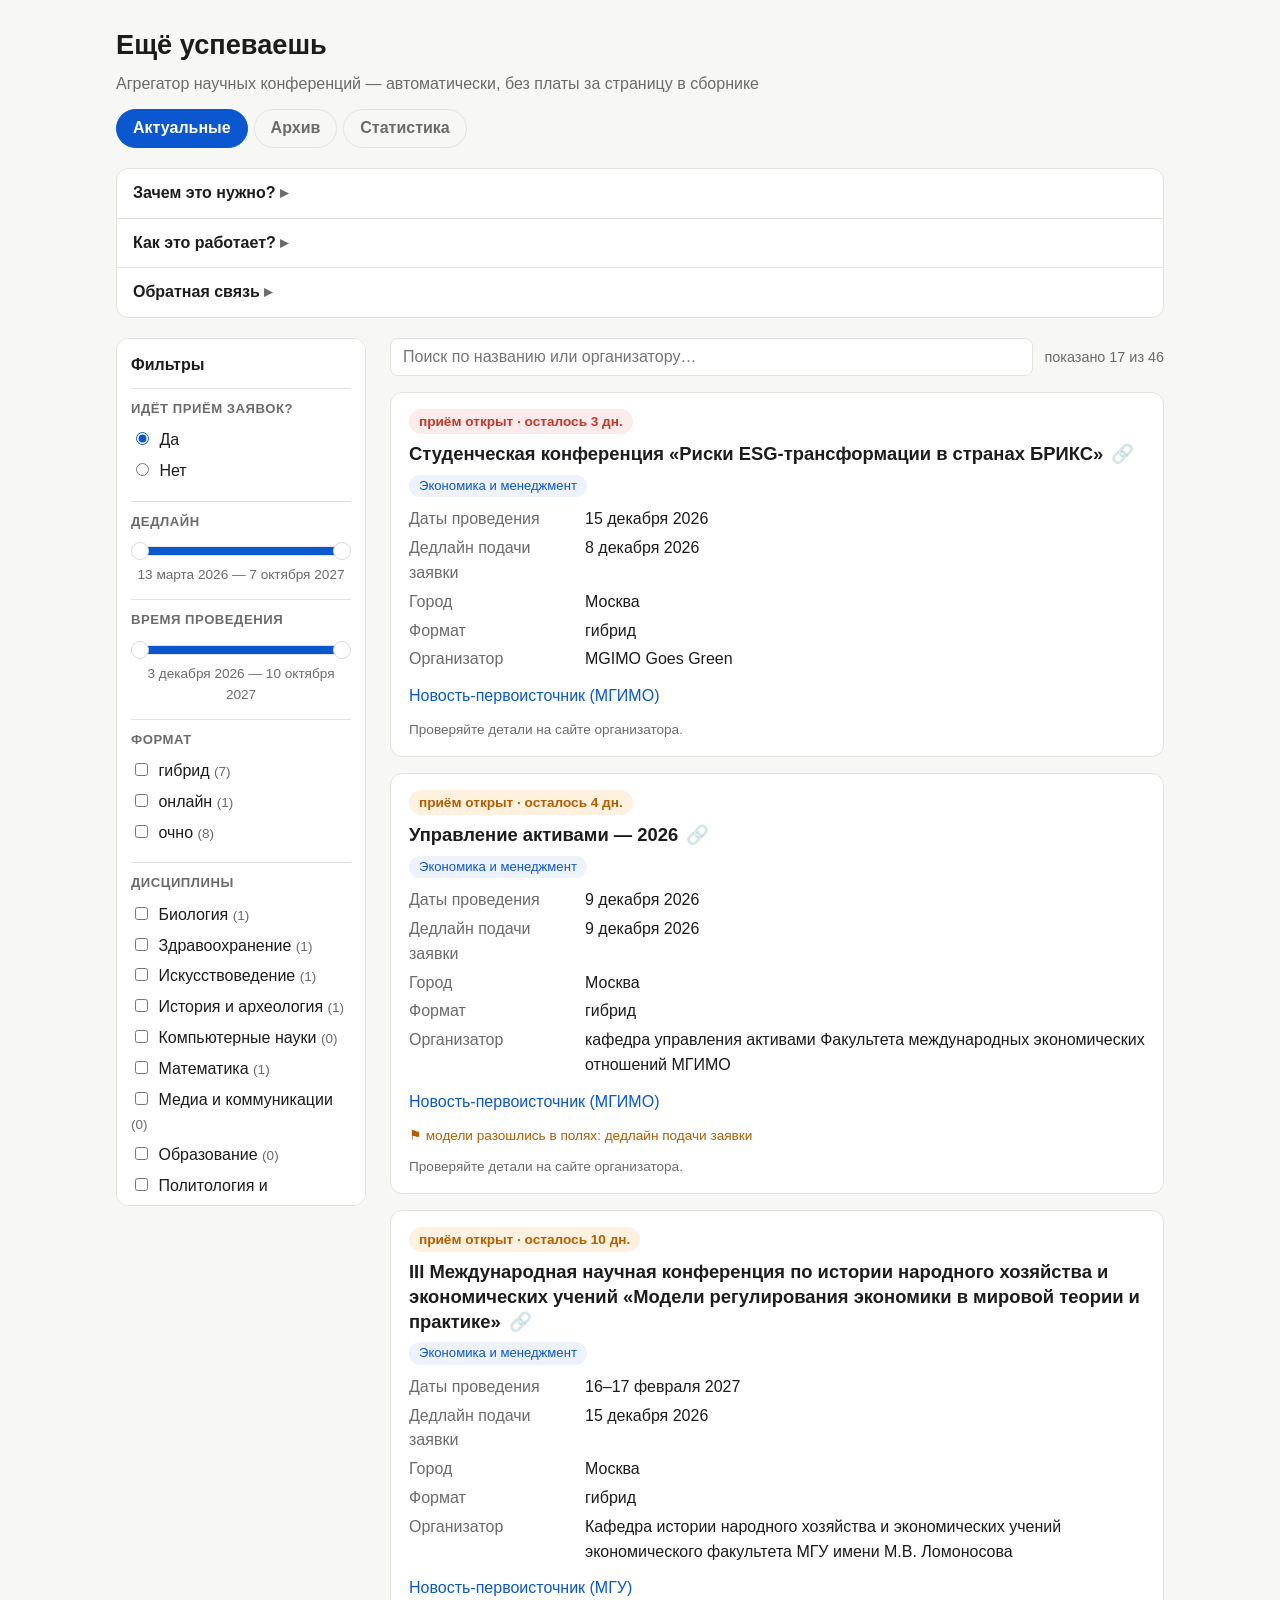
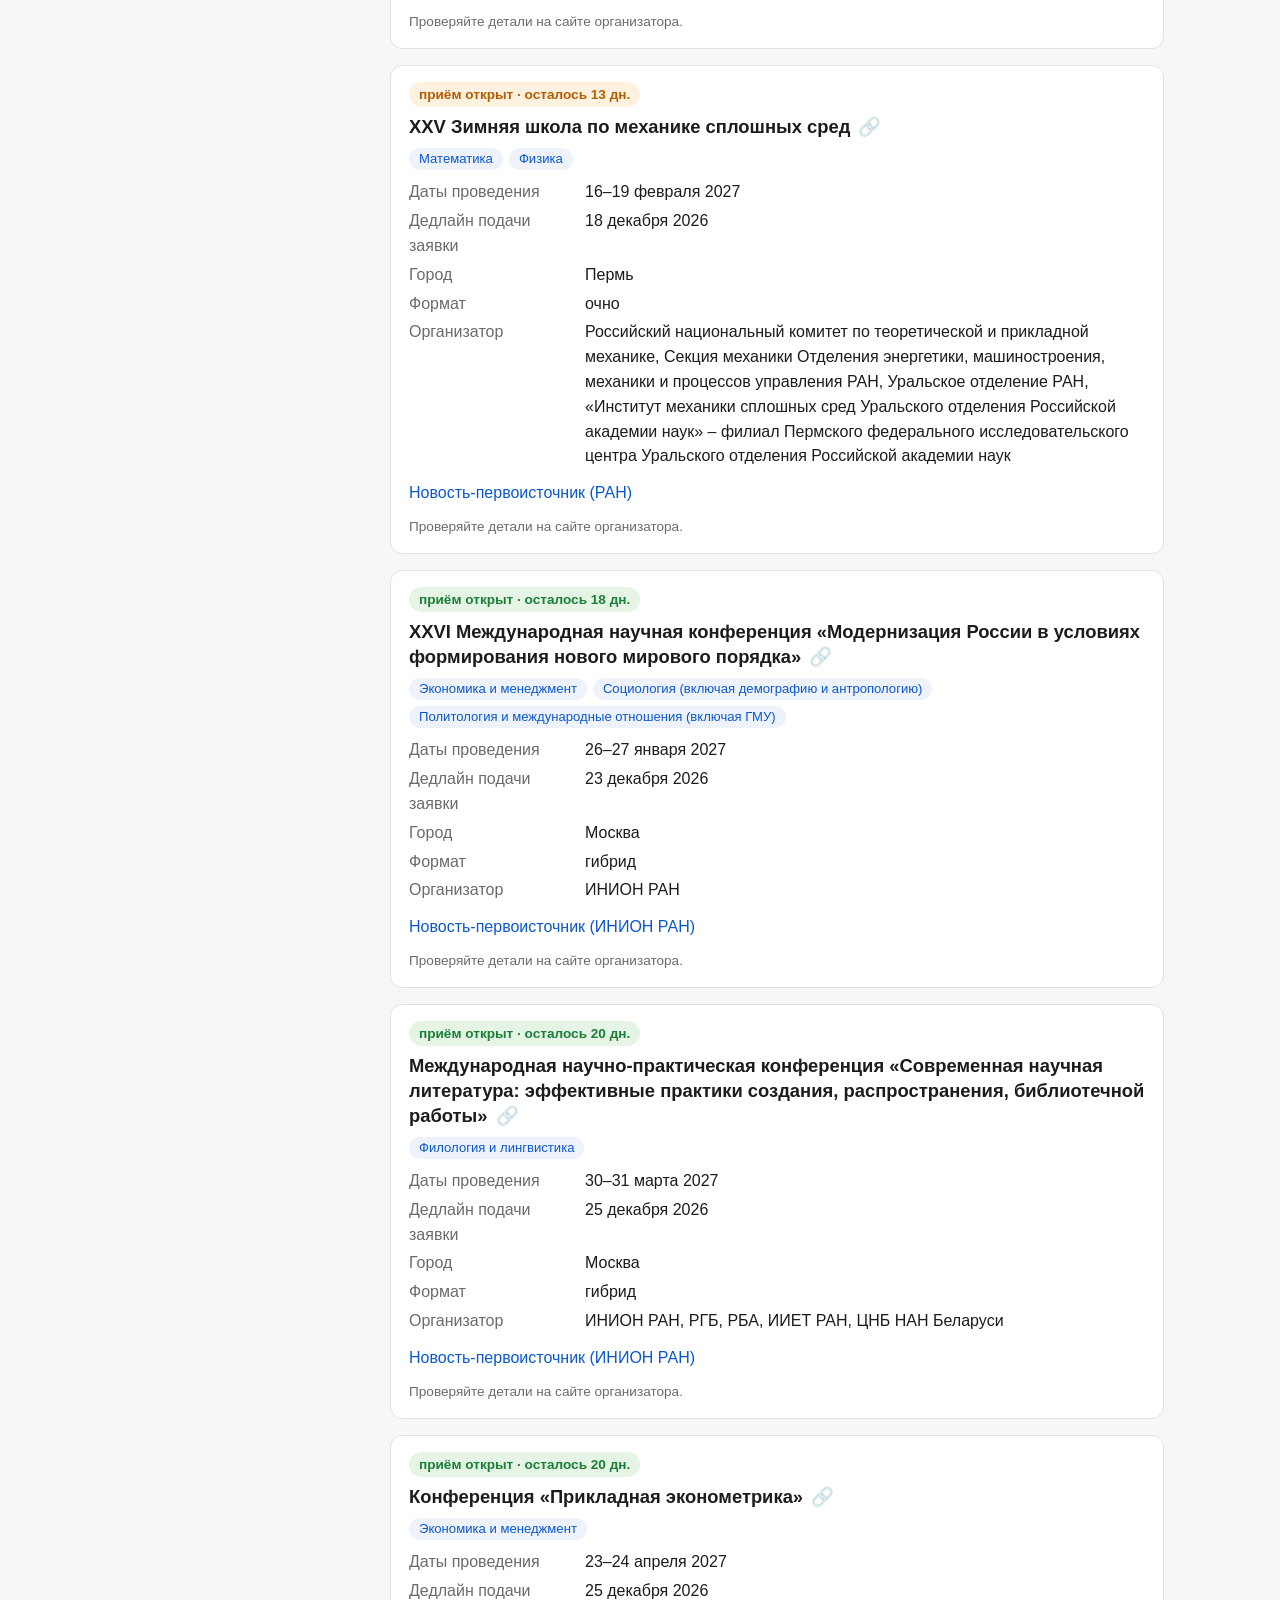
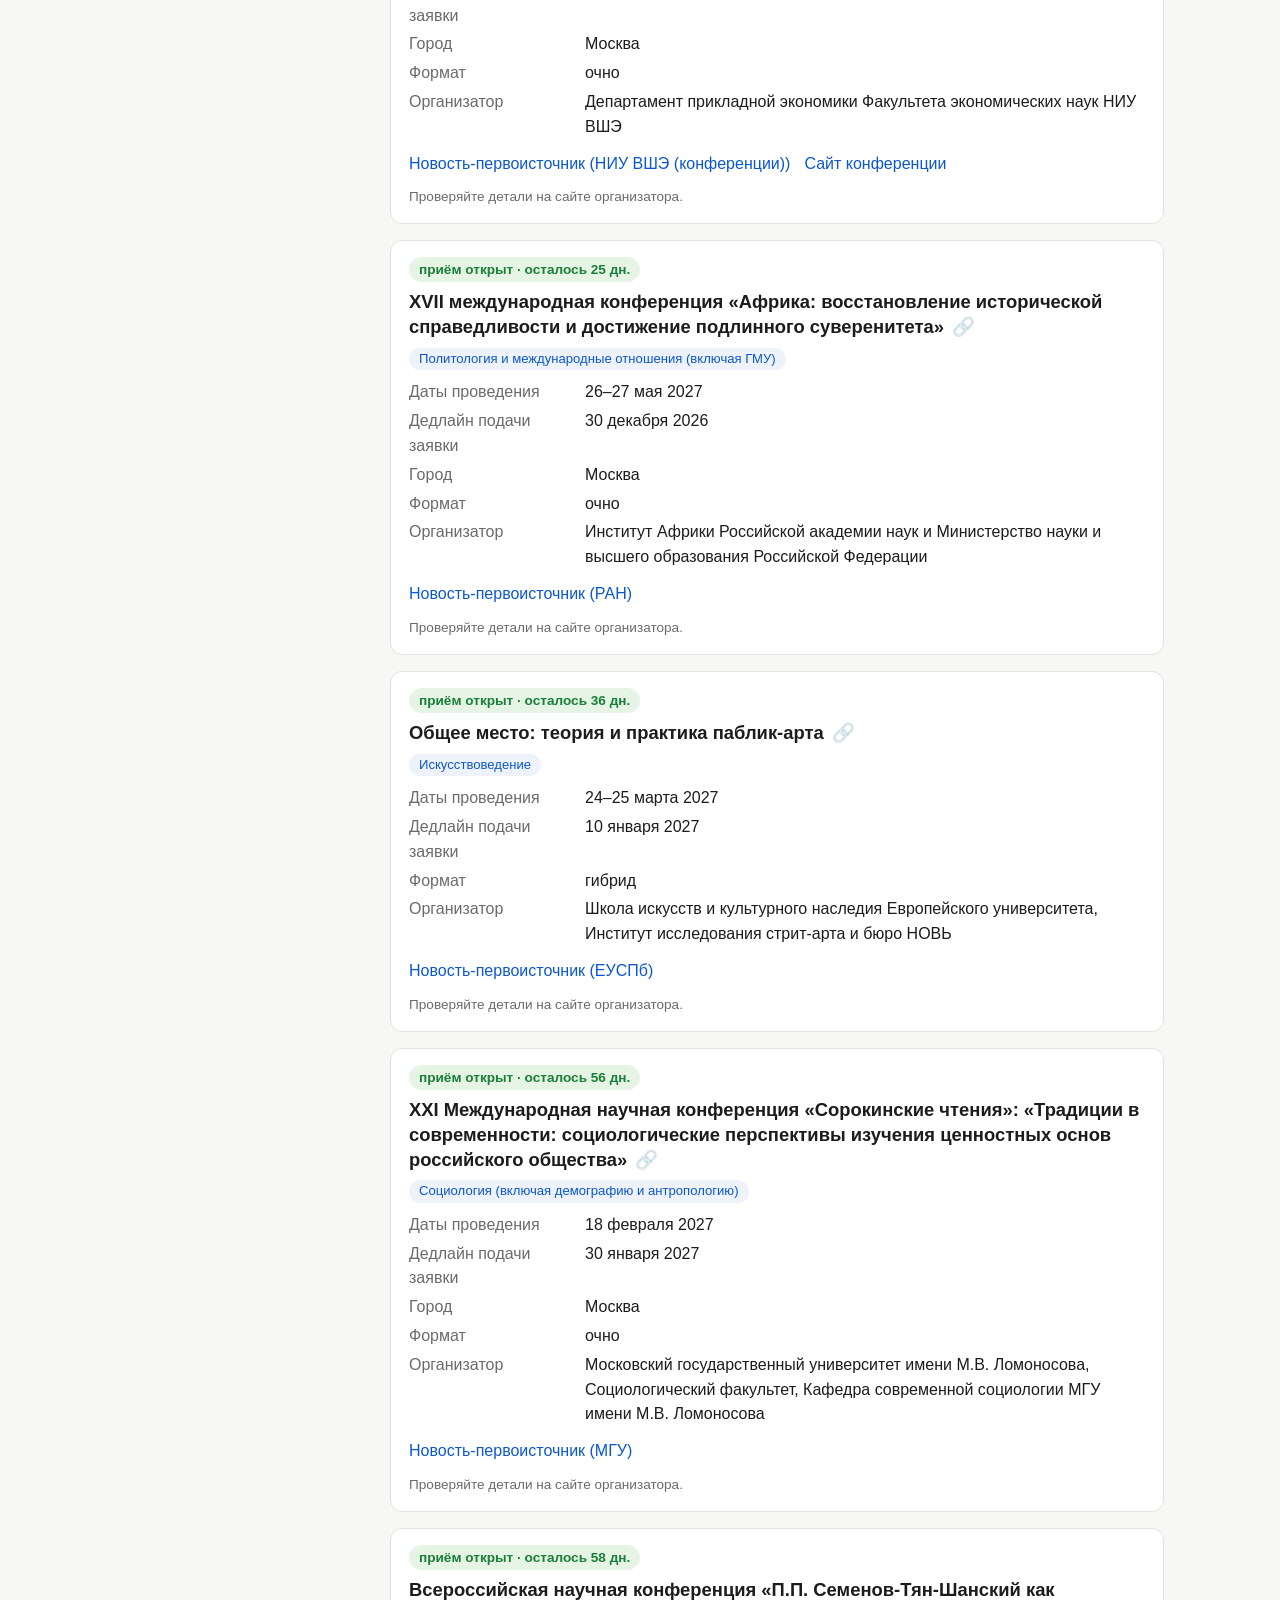
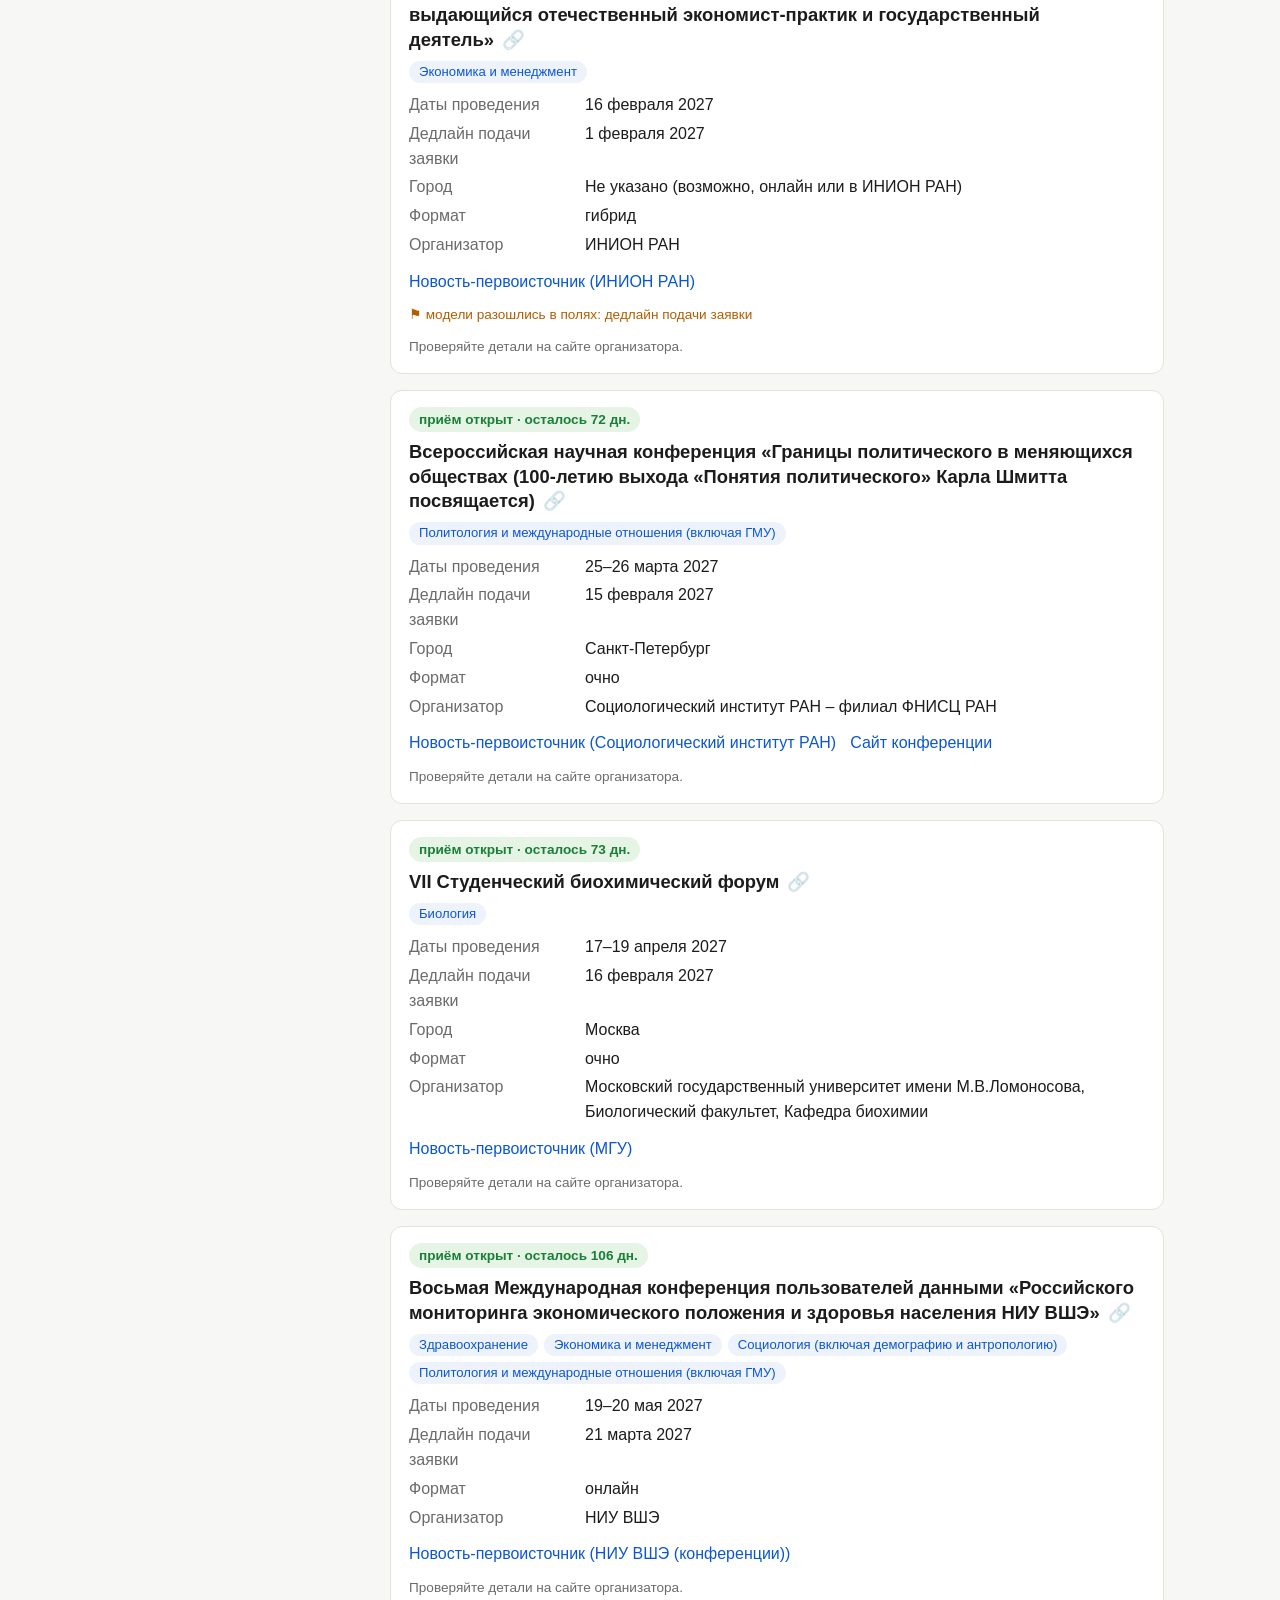
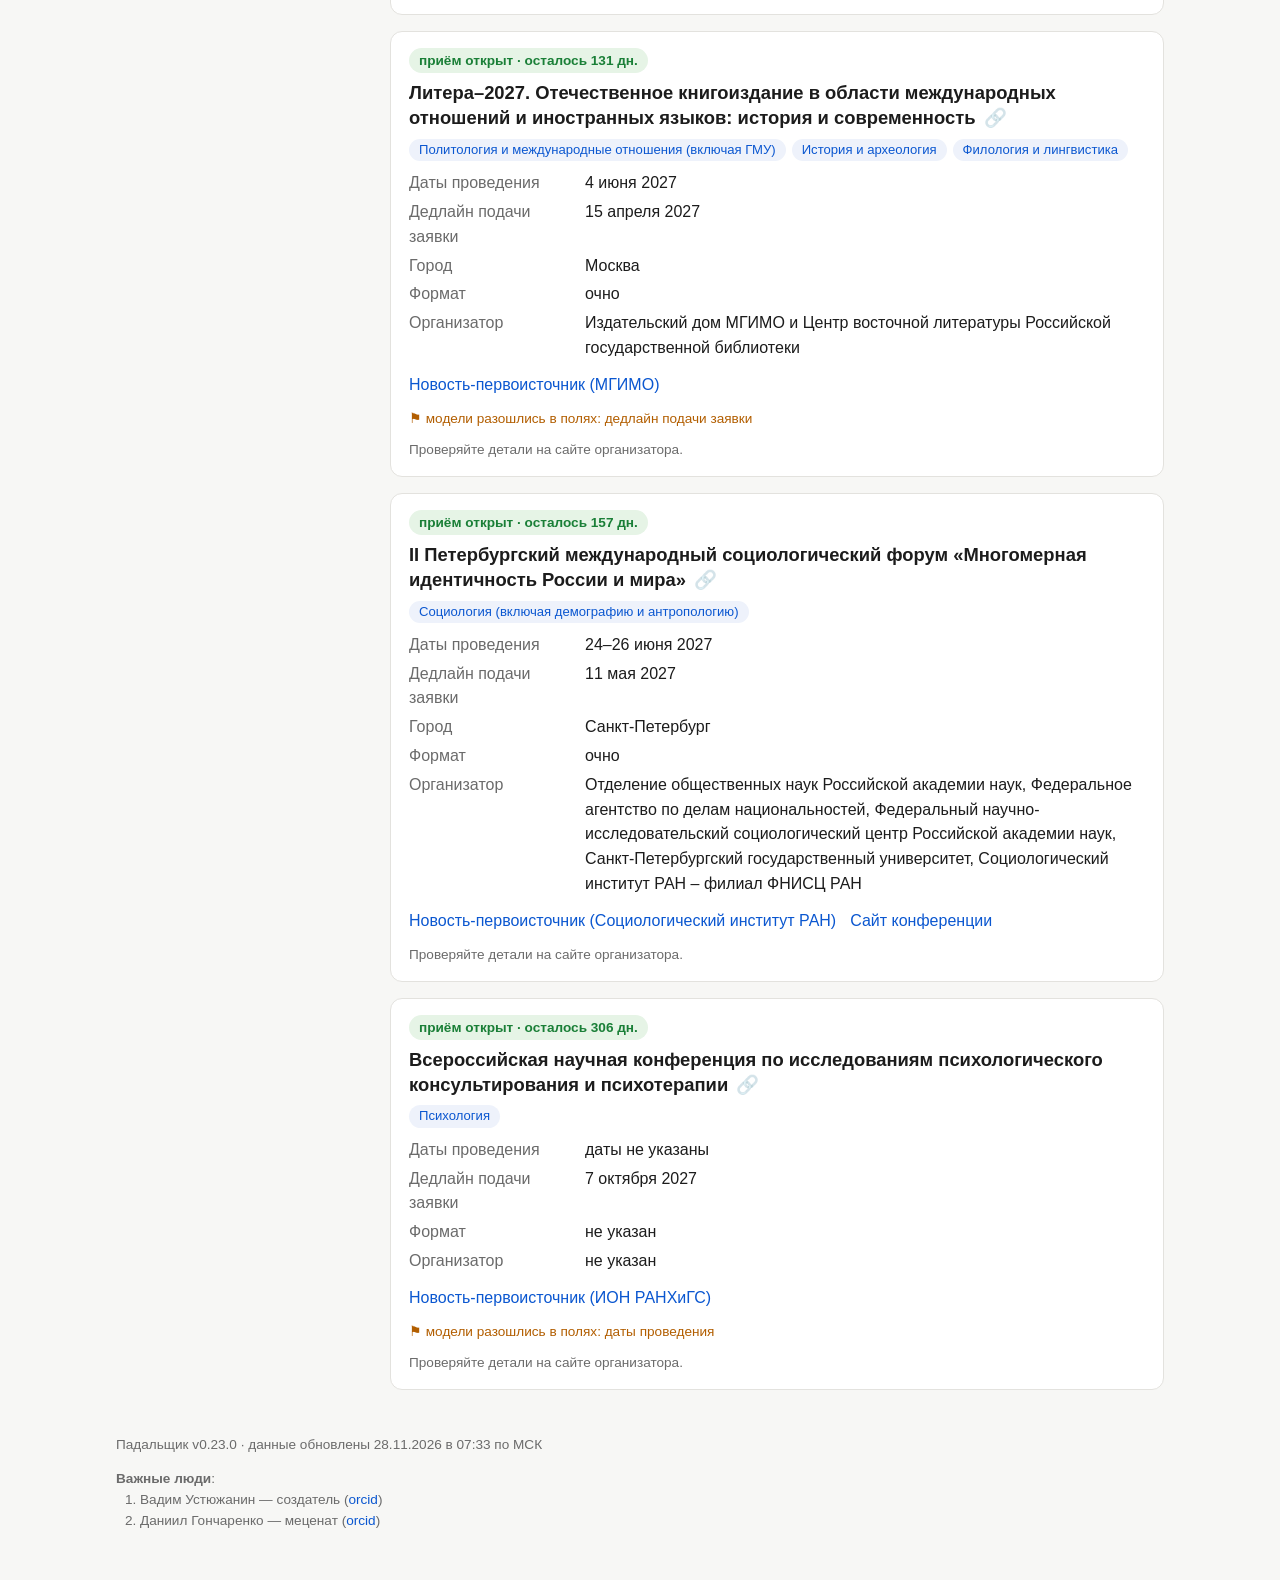
==== commit 42ab1634: "Ежедневное обновление: 2026-11-28 09:01 MSK" ====
--- a/docs/index.html
+++ b/docs/index.html
@@ -101,7 +101,7 @@
     <p>База пополняется автоматически — примерно раз в день.</p>
 
     <p>Используемые источники (будут пополняться): <span id="src-list"><a href="https://eusp.org/news" target="_blank" rel="noopener">ЕУСПб</a>, <a href="https://www.hse.ru/news/announcements/scientific_actions/" target="_blank" rel="noopener">НИУ ВШЭ</a>, <a href="https://spb.hse.ru/announcements/" target="_blank" rel="noopener">НИУ ВШЭ (СПб)</a>, <a href="https://perm.hse.ru/news/announcements/scientific_actions/" target="_blank" rel="noopener">НИУ ВШЭ (Пермь)</a>, <a href="https://news.itmo.ru/ru/events/" target="_blank" rel="noopener">ИТМО</a>, <a href="https://mgimo.ru/about/news/announce/" target="_blank" rel="noopener">МГИМО</a>, <a href="https://msu.ru/science/allevents.html" target="_blank" rel="noopener">МГУ</a>, <a href="https://socinst.ru/events" target="_blank" rel="noopener">Социологический институт РАН</a>, <a href="https://inion.ru/ru/about/news/?category=4" target="_blank" rel="noopener">ИНИОН РАН</a>, <a href="https://ion.ranepa.ru/announcement/" target="_blank" rel="noopener">ИОН РАНХиГС</a>, <a href="https://www.rsuh.ru/anons/" target="_blank" rel="noopener">РГГУ</a>, <a href="https://news.tsu.ru/calendar-of-events/" target="_blank" rel="noopener">ТГУ</a>, <a href="https://lcsr.hse.ru/news/" target="_blank" rel="noopener">ЦенСИБ НИУ ВШЭ</a>, <a href="https://new.ras.ru/press-center/events-additional/" target="_blank" rel="noopener">РАН</a>, <a href="https://events.spbu.ru/" target="_blank" rel="noopener">СПбГУ</a>, <a href="https://mipt.ru/institute/events" target="_blank" rel="noopener">МФТИ</a>, <a href="https://urfu.ru/get-news/ru/news/?cols=3&amp;pid=53%2C11367%2C30302&amp;categories=1%2C10%2C12%2C130%2C155%2C2%2C212%2C232%2C27%2C277%2C3%2C329%2C33%2C380%2C381%2C4%2C5%2C52%2C6%2C8%2C9%2C90%2C93%2C96&amp;fullmode=1&amp;offset=0&amp;rows=100&amp;selected=0&amp;page=54&amp;show_categories=1" target="_blank" rel="noopener">УрФУ</a>, <a href="https://www.iccaras.ru/meropriyatiya.html" target="_blank" rel="noopener">ИКСА РАН</a>, <a href="https://iea-ras.ru/?cat=56" target="_blank" rel="noopener">ИЭА РАН</a>, <a href="https://www.hse.ru/science/HSEconf" target="_blank" rel="noopener">НИУ ВШЭ (конференции)</a>, <a href="https://iling.spb.ru/conferences" target="_blank" rel="noopener">ИЛИ РАН</a></span><p>
-  <p id="about-generated" class="muted">В базе 265 конференций. Данные обновлены 27.11.2026 в 07:43 по МСК.</p>
+  <p id="about-generated" class="muted">В базе 265 конференций. Данные обновлены 28.11.2026 в 07:33 по МСК.</p>
   </div>
 </details>
 
@@ -150,32 +150,32 @@
   <div class="topbar">
     <input id="q" type="search" placeholder="Поиск по названию или организатору…"
            autocomplete="off">
-    <span id="counter" class="counter">показано 20 из 76</span>
+    <span id="counter" class="counter">показано 20 из 70</span>
   </div>
   <noscript><p class="muted">Без JavaScript работает только список ниже
   (конференции с открытым приёмом). Для фильтров и поиска откройте файл
   в браузере — например «Поделиться → открыть в Safari/Chrome».</p></noscript>
   <div id="list">
-<article class="card" id="c-069454ec525b"><span class="badge orange">приём открыт · осталось 4 дн.</span><h2>The 8th International Conference «Topical Issues of International Political Geography»<a class="permalink" href="#c-069454ec525b" title="Постоянная ссылка на карточку">#</a></h2><p class="chips"><span class="chip">Политология и международные отношения (включая ГМУ)</span></p><div class="rows"><div class="row"><span class="label">Даты проведения</span><span class="value">25–26 декабря 2026</span></div><div class="row"><span class="label">Дедлайн подачи заявки</span><span class="value">1 декабря 2026</span></div><div class="row"><span class="label">Город</span><span class="value">Санкт-Петербург</span></div><div class="row"><span class="label">Формат</span><span class="value">очно</span></div><div class="row"><span class="label">Организатор</span><span class="value">Социологический институт РАН – филиал ФНИСЦ РАН</span></div></div><p class="links"><a href="https://socinst.ru/conferences/tipg2026/#files" target="_blank" rel="noopener">Новость-первоисточник (Социологический институт РАН)</a></p><p class="check">Проверяйте детали на сайте организатора.</p></article>
-<article class="card" id="c-153fb4ed3524"><span class="badge orange">приём открыт · осталось 4 дн.</span><h2>Студенческая научно-практическая конференция им. Л.Л. Любимова<a class="permalink" href="#c-153fb4ed3524" title="Постоянная ссылка на карточку">#</a></h2><p class="chips"><span class="chip">Экономика и менеджмент</span><span class="chip">Право</span><span class="chip">История и археология</span><span class="chip">Филология и лингвистика</span></p><div class="rows"><div class="row"><span class="label">Даты проведения</span><span class="value">25 января 2027</span></div><div class="row"><span class="label">Дедлайн подачи заявки</span><span class="value">1 декабря 2026</span></div><div class="row"><span class="label">Город</span><span class="value">Пермь</span></div><div class="row"><span class="label">Формат</span><span class="value">очно</span></div><div class="row"><span class="label">Организатор</span><span class="value">НИУ ВШЭ – Пермь</span></div></div><p class="links"><a href="https://perm.hse.ru/lyubimov/" target="_blank" rel="noopener">Новость-первоисточник (НИУ ВШЭ (Пермь))</a></p><p class="check">Проверяйте детали на сайте организатора.</p></article>
-<article class="card" id="c-cca808c46c72"><span class="badge orange">приём открыт · осталось 7 дн.</span><h2>Молодежная Арктическая научная сессия<a class="permalink" href="#c-cca808c46c72" title="Постоянная ссылка на карточку">#</a></h2><p class="chips"><span class="chip">Биология</span><span class="chip">Экономика и менеджмент</span></p><div class="rows"><div class="row"><span class="label">Даты проведения</span><span class="value">2–3 февраля 2027</span></div><div class="row"><span class="label">Дедлайн подачи заявки</span><span class="value">4 декабря 2026</span></div><div class="row"><span class="label">Город</span><span class="value">Санкт-Петербург</span></div><div class="row"><span class="label">Формат</span><span class="value">очно</span></div><div class="row"><span class="label">Организатор</span><span class="value">Санкт-Петербургский государственный университет</span></div></div><p class="links"><a href="https://events.spbu.ru/molodezhnaya-arkticheskaya-nauchnaya-sessiya" target="_blank" rel="noopener">Новость-первоисточник (СПбГУ)</a></p><p class="flags">⚑ модели разошлись в полях: дедлайн подачи заявки</p><p class="check">Проверяйте детали на сайте организатора.</p></article>
-<article class="card" id="c-b778926b1f1d"><span class="badge orange">приём открыт · осталось 11 дн.</span><h2>Студенческая конференция «Риски ESG-трансформации в странах БРИКС»<a class="permalink" href="#c-b778926b1f1d" title="Постоянная ссылка на карточку">#</a></h2><p class="chips"><span class="chip">Экономика и менеджмент</span></p><div class="rows"><div class="row"><span class="label">Даты проведения</span><span class="value">15 декабря 2026</span></div><div class="row"><span class="label">Дедлайн подачи заявки</span><span class="value">8 декабря 2026</span></div><div class="row"><span class="label">Город</span><span class="value">Москва</span></div><div class="row"><span class="label">Формат</span><span class="value">гибрид</span></div><div class="row"><span class="label">Организатор</span><span class="value">MGIMO Goes Green</span></div></div><p class="links"><a href="https://mgimo.ru/about/news/announce/esg-brics-15-12-26/" target="_blank" rel="noopener">Новость-первоисточник (МГИМО)</a></p><p class="check">Проверяйте детали на сайте организатора.</p></article>
-<article class="card" id="c-edcc0fbf2f71"><span class="badge orange">приём открыт · осталось 12 дн.</span><h2>Управление активами — 2026<a class="permalink" href="#c-edcc0fbf2f71" title="Постоянная ссылка на карточку">#</a></h2><p class="chips"><span class="chip">Экономика и менеджмент</span></p><div class="rows"><div class="row"><span class="label">Даты проведения</span><span class="value">9 декабря 2026</span></div><div class="row"><span class="label">Дедлайн подачи заявки</span><span class="value">9 декабря 2026</span></div><div class="row"><span class="label">Город</span><span class="value">Москва</span></div><div class="row"><span class="label">Формат</span><span class="value">гибрид</span></div><div class="row"><span class="label">Организатор</span><span class="value">кафедра управления активами Факультета международных экономических отношений МГИМО</span></div></div><p class="links"><a href="https://mgimo.ru/about/news/announce/am-2026/" target="_blank" rel="noopener">Новость-первоисточник (МГИМО)</a></p><p class="flags">⚑ модели разошлись в полях: дедлайн подачи заявки</p><p class="check">Проверяйте детали на сайте организатора.</p></article>
-<article class="card" id="c-f69c9c8b48c7"><span class="badge green">приём открыт · осталось 18 дн.</span><h2>III Международная научная конференция по истории народного хозяйства и экономических учений «Модели регулирования экономики в мировой теории и практике»<a class="permalink" href="#c-f69c9c8b48c7" title="Постоянная ссылка на карточку">#</a></h2><p class="chips"><span class="chip">Экономика и менеджмент</span></p><div class="rows"><div class="row"><span class="label">Даты проведения</span><span class="value">16–17 февраля 2027</span></div><div class="row"><span class="label">Дедлайн подачи заявки</span><span class="value">15 декабря 2026</span></div><div class="row"><span class="label">Город</span><span class="value">Москва</span></div><div class="row"><span class="label">Формат</span><span class="value">гибрид</span></div><div class="row"><span class="label">Организатор</span><span class="value">Кафедра истории народного хозяйства и экономических учений экономического факультета МГУ имени М.В. Ломоносова</span></div></div><p class="links"><a href="https://conf.msu.ru/rus/event/10349/" target="_blank" rel="noopener">Новость-первоисточник (МГУ)</a></p><p class="check">Проверяйте детали на сайте организатора.</p></article>
-<article class="card" id="c-205ee2fa6d70"><span class="badge green">приём открыт · осталось 21 дн.</span><h2>XXV Зимняя школа по механике сплошных сред<a class="permalink" href="#c-205ee2fa6d70" title="Постоянная ссылка на карточку">#</a></h2><p class="chips"><span class="chip">Математика</span><span class="chip">Физика</span></p><div class="rows"><div class="row"><span class="label">Даты проведения</span><span class="value">16–19 февраля 2027</span></div><div class="row"><span class="label">Дедлайн подачи заявки</span><span class="value">18 декабря 2026</span></div><div class="row"><span class="label">Город</span><span class="value">Пермь</span></div><div class="row"><span class="label">Формат</span><span class="value">очно</span></div><div class="row"><span class="label">Организатор</span><span class="value">Российский национальный комитет по теоретической и прикладной механике, Секция механики Отделения энергетики, машиностроения, механики и процессов управления РАН, Уральское отделение РАН, «Институт механики сплошных сред Уральского отделения Российской академии наук» – филиал Пермского федерального исследовательского центра Уральского отделения Российской академии наук</span></div></div><p class="links"><a href="https://new.ras.ru/press-center/events-additional/xxv-zimnyaya-shkola-po-mekhanike-sploshnykh-sred/" target="_blank" rel="noopener">Новость-первоисточник (РАН)</a></p><p class="check">Проверяйте детали на сайте организатора.</p></article>
-<article class="card" id="c-64a8f9a8645c"><span class="badge green">приём открыт · осталось 26 дн.</span><h2>XXVI Международная научная конференция «Модернизация России в условиях формирования нового мирового порядка»<a class="permalink" href="#c-64a8f9a8645c" title="Постоянная ссылка на карточку">#</a></h2><p class="chips"><span class="chip">Экономика и менеджмент</span><span class="chip">Социология (включая демографию и антропологию)</span><span class="chip">Политология и международные отношения (включая ГМУ)</span></p><div class="rows"><div class="row"><span class="label">Даты проведения</span><span class="value">26–27 января 2027</span></div><div class="row"><span class="label">Дедлайн подачи заявки</span><span class="value">23 декабря 2026</span></div><div class="row"><span class="label">Город</span><span class="value">Москва</span></div><div class="row"><span class="label">Формат</span><span class="value">гибрид</span></div><div class="row"><span class="label">Организатор</span><span class="value">ИНИОН РАН</span></div></div><p class="links"><a href="https://inion.ru/ru/about/news/xxvi-mezhdunarodnaia-nauchnaia-konferentciia-modernizatciia-rossii-v-usloviiakh-formirovaniia-novogo-mirovogo-poriadka/" target="_blank" rel="noopener">Новость-первоисточник (ИНИОН РАН)</a></p><p class="check">Проверяйте детали на сайте организатора.</p></article>
-<article class="card" id="c-4a56b7786491"><span class="badge green">приём открыт · осталось 28 дн.</span><h2>Международная научно-практическая конференция «Современная научная литература: эффективные практики создания, распространения, библиотечной работы»<a class="permalink" href="#c-4a56b7786491" title="Постоянная ссылка на карточку">#</a></h2><p class="chips"><span class="chip">Филология и лингвистика</span></p><div class="rows"><div class="row"><span class="label">Даты проведения</span><span class="value">30–31 марта 2027</span></div><div class="row"><span class="label">Дедлайн подачи заявки</span><span class="value">25 декабря 2026</span></div><div class="row"><span class="label">Город</span><span class="value">Москва</span></div><div class="row"><span class="label">Формат</span><span class="value">гибрид</span></div><div class="row"><span class="label">Организатор</span><span class="value">ИНИОН РАН, РГБ, РБА, ИИЕТ РАН, ЦНБ НАН Беларуси</span></div></div><p class="links"><a href="https://inion.ru/ru/about/news/konferentciia-sovremennaia-nauchnaia-literatura-effektivnye-praktiki-sozdaniia-rasprostraneniia-bibliotechnoi-raboty-anons/" target="_blank" rel="noopener">Новость-первоисточник (ИНИОН РАН)</a></p><p class="check">Проверяйте детали на сайте организатора.</p></article>
-<article class="card" id="c-d869423c4636"><span class="badge green">приём открыт · осталось 28 дн.</span><h2>Конференция «Прикладная эконометрика»<a class="permalink" href="#c-d869423c4636" title="Постоянная ссылка на карточку">#</a></h2><p class="chips"><span class="chip">Экономика и менеджмент</span></p><div class="rows"><div class="row"><span class="label">Даты проведения</span><span class="value">23–24 апреля 2027</span></div><div class="row"><span class="label">Дедлайн подачи заявки</span><span class="value">25 декабря 2026</span></div><div class="row"><span class="label">Город</span><span class="value">Москва</span></div><div class="row"><span class="label">Формат</span><span class="value">очно</span></div><div class="row"><span class="label">Организатор</span><span class="value">Департамент прикладной экономики Факультета экономических наук НИУ ВШЭ</span></div></div><p class="links"><a href="https://economics.hse.ru/depe/announcements/1221372740.html" target="_blank" rel="noopener">Новость-первоисточник (НИУ ВШЭ (конференции))</a><a href="https://ae.hse.ru/" target="_blank" rel="noopener">Сайт конференции</a></p><p class="check">Проверяйте детали на сайте организатора.</p></article>
-<article class="card" id="c-4d2dd4605d40"><span class="badge green">приём открыт · осталось 33 дн.</span><h2>ХVII международная конференция «Африка: восстановление исторической справедливости и достижение подлинного суверенитета»<a class="permalink" href="#c-4d2dd4605d40" title="Постоянная ссылка на карточку">#</a></h2><p class="chips"><span class="chip">Политология и международные отношения (включая ГМУ)</span></p><div class="rows"><div class="row"><span class="label">Даты проведения</span><span class="value">26–27 мая 2027</span></div><div class="row"><span class="label">Дедлайн подачи заявки</span><span class="value">30 декабря 2026</span></div><div class="row"><span class="label">Город</span><span class="value">Москва</span></div><div class="row"><span class="label">Формат</span><span class="value">очно</span></div><div class="row"><span class="label">Организатор</span><span class="value">Институт Африки Российской академии наук и Министерство науки и высшего образования Российской Федерации</span></div></div><p class="links"><a href="https://new.ras.ru/press-center/events-additional/khvii-mezhdunarodnaya-konferentsiya-afrika-vosstanovlenie-istoricheskoy-spravedlivosti-i-dostizhenie/" target="_blank" rel="noopener">Новость-первоисточник (РАН)</a></p><p class="check">Проверяйте детали на сайте организатора.</p></article>
-<article class="card" id="c-97289dfbcc22"><span class="badge green">приём открыт · осталось 44 дн.</span><h2>Общее место: теория и практика паблик-арта<a class="permalink" href="#c-97289dfbcc22" title="Постоянная ссылка на карточку">#</a></h2><p class="chips"><span class="chip">Искусствоведение</span></p><div class="rows"><div class="row"><span class="label">Даты проведения</span><span class="value">24–25 марта 2027</span></div><div class="row"><span class="label">Дедлайн подачи заявки</span><span class="value">10 января 2027</span></div><div class="row"><span class="label">Формат</span><span class="value">гибрид</span></div><div class="row"><span class="label">Организатор</span><span class="value">Школа искусств и культурного наследия Европейского университета, Институт исследования стрит-арта и бюро НОВЬ</span></div></div><p class="links"><a href="https://eusp.org/news/start-priema-zayavok-konferenciya-obschee-mesto-teoriya-i-praktika-pablik-arta" target="_blank" rel="noopener">Новость-первоисточник (ЕУСПб)</a></p><p class="check">Проверяйте детали на сайте организатора.</p></article>
-<article class="card" id="c-089e0b2d7b9c"><span class="badge green">приём открыт · осталось 64 дн.</span><h2>XXI Международная научная конференция «Сорокинские чтения»: «Традиции в современности: социологические перспективы изучения ценностных основ российского общества»<a class="permalink" href="#c-089e0b2d7b9c" title="Постоянная ссылка на карточку">#</a></h2><p class="chips"><span class="chip">Социология (включая демографию и антропологию)</span></p><div class="rows"><div class="row"><span class="label">Даты проведения</span><span class="value">18 февраля 2027</span></div><div class="row"><span class="label">Дедлайн подачи заявки</span><span class="value">30 января 2027</span></div><div class="row"><span class="label">Город</span><span class="value">Москва</span></div><div class="row"><span class="label">Формат</span><span class="value">очно</span></div><div class="row"><span class="label">Организатор</span><span class="value">Московский государственный университет имени М.В. Ломоносова, Социологический факультет, Кафедра современной социологии МГУ имени М.В. Ломоносова</span></div></div><p class="links"><a href="https://conf.msu.ru/rus/event/10753/" target="_blank" rel="noopener">Новость-первоисточник (МГУ)</a></p><p class="check">Проверяйте детали на сайте организатора.</p></article>
-<article class="card" id="c-3c919e6f219e"><span class="badge green">приём открыт · осталось 66 дн.</span><h2>Всероссийская научная конференция «П.П. Семенов-Тян-Шанский как выдающийся отечественный экономист-практик и государственный деятель»<a class="permalink" href="#c-3c919e6f219e" title="Постоянная ссылка на карточку">#</a></h2><p class="chips"><span class="chip">Экономика и менеджмент</span></p><div class="rows"><div class="row"><span class="label">Даты проведения</span><span class="value">16 февраля 2027</span></div><div class="row"><span class="label">Дедлайн подачи заявки</span><span class="value">1 февраля 2027</span></div><div class="row"><span class="label">Город</span><span class="value">Не указано (возможно, онлайн или в ИНИОН РАН)</span></div><div class="row"><span class="label">Формат</span><span class="value">гибрид</span></div><div class="row"><span class="label">Организатор</span><span class="value">ИНИОН РАН</span></div></div><p class="links"><a href="https://inion.ru/ru/about/news/vserossiiskaia-nauchnaia-konferentciia-p.p-semenov-tian-shanskii-kak-vydaiushchiisia-otechestvennyi-ekonomist-praktik-i/" target="_blank" rel="noopener">Новость-первоисточник (ИНИОН РАН)</a></p><p class="flags">⚑ модели разошлись в полях: дедлайн подачи заявки</p><p class="check">Проверяйте детали на сайте организатора.</p></article>
-<article class="card" id="c-50960fe2d03c"><span class="badge green">приём открыт · осталось 80 дн.</span><h2>Всероссийская научная конференция «Границы политического в меняющихся обществах (100-летию выхода «Понятия политического» Карла Шмитта посвящается)<a class="permalink" href="#c-50960fe2d03c" title="Постоянная ссылка на карточку">#</a></h2><p class="chips"><span class="chip">Политология и международные отношения (включая ГМУ)</span></p><div class="rows"><div class="row"><span class="label">Даты проведения</span><span class="value">25–26 марта 2027</span></div><div class="row"><span class="label">Дедлайн подачи заявки</span><span class="value">15 февраля 2027</span></div><div class="row"><span class="label">Город</span><span class="value">Санкт-Петербург</span></div><div class="row"><span class="label">Формат</span><span class="value">очно</span></div><div class="row"><span class="label">Организатор</span><span class="value">Социологический институт РАН – филиал ФНИСЦ РАН</span></div></div><p class="links"><a href="https://socinst.ru/conferences/politicalborders2027/#files" target="_blank" rel="noopener">Новость-первоисточник (Социологический институт РАН)</a><a href="https://forms.socinst.ru/form/view?id=20" target="_blank" rel="noopener">Сайт конференции</a></p><p class="check">Проверяйте детали на сайте организатора.</p></article>
-<article class="card" id="c-40b8909ab088"><span class="badge green">приём открыт · осталось 81 дн.</span><h2>VII Студенческий биохимический форум<a class="permalink" href="#c-40b8909ab088" title="Постоянная ссылка на карточку">#</a></h2><p class="chips"><span class="chip">Биология</span></p><div class="rows"><div class="row"><span class="label">Даты проведения</span><span class="value">17–19 апреля 2027</span></div><div class="row"><span class="label">Дедлайн подачи заявки</span><span class="value">16 февраля 2027</span></div><div class="row"><span class="label">Город</span><span class="value">Москва</span></div><div class="row"><span class="label">Формат</span><span class="value">очно</span></div><div class="row"><span class="label">Организатор</span><span class="value">Московский государственный университет имени М.В.Ломоносова, Биологический факультет, Кафедра биохимии</span></div></div><p class="links"><a href="https://conf.msu.ru/rus/event/10531/" target="_blank" rel="noopener">Новость-первоисточник (МГУ)</a></p><p class="check">Проверяйте детали на сайте организатора.</p></article>
-<article class="card" id="c-aa6535e1d52c"><span class="badge green">приём открыт · осталось 114 дн.</span><h2>Восьмая Международная конференция пользователей данными «Российского мониторинга экономического положения и здоровья населения НИУ ВШЭ»<a class="permalink" href="#c-aa6535e1d52c" title="Постоянная ссылка на карточку">#</a></h2><p class="chips"><span class="chip">Здравоохранение</span><span class="chip">Экономика и менеджмент</span><span class="chip">Социология (включая демографию и антропологию)</span><span class="chip">Политология и международные отношения (включая ГМУ)</span></p><div class="rows"><div class="row"><span class="label">Даты проведения</span><span class="value">19–20 мая 2027</span></div><div class="row"><span class="label">Дедлайн подачи заявки</span><span class="value">21 марта 2027</span></div><div class="row"><span class="label">Формат</span><span class="value">онлайн</span></div><div class="row"><span class="label">Организатор</span><span class="value">НИУ ВШЭ</span></div></div><p class="links"><a href="https://www.hse.ru/rlms/conference2027" target="_blank" rel="noopener">Новость-первоисточник (НИУ ВШЭ (конференции))</a></p><p class="check">Проверяйте детали на сайте организатора.</p></article>
-<article class="card" id="c-e8120adedfbb"><span class="badge green">приём открыт · осталось 139 дн.</span><h2>Литера–2027. Отечественное книгоиздание в области международных отношений и иностранных языков: история и современность<a class="permalink" href="#c-e8120adedfbb" title="Постоянная ссылка на карточку">#</a></h2><p class="chips"><span class="chip">Политология и международные отношения (включая ГМУ)</span><span class="chip">История и археология</span><span class="chip">Филология и лингвистика</span></p><div class="rows"><div class="row"><span class="label">Даты проведения</span><span class="value">4 июня 2027</span></div><div class="row"><span class="label">Дедлайн подачи заявки</span><span class="value">15 апреля 2027</span></div><div class="row"><span class="label">Город</span><span class="value">Москва</span></div><div class="row"><span class="label">Формат</span><span class="value">очно</span></div><div class="row"><span class="label">Организатор</span><span class="value">Издательский дом МГИМО и Центр восточной литературы Российской государственной библиотеки</span></div></div><p class="links"><a href="https://mgimo.ru/about/news/announce/litera-2027/" target="_blank" rel="noopener">Новость-первоисточник (МГИМО)</a></p><p class="flags">⚑ модели разошлись в полях: дедлайн подачи заявки</p><p class="check">Проверяйте детали на сайте организатора.</p></article>
-<article class="card" id="c-b1d03144e037"><span class="badge green">приём открыт · осталось 165 дн.</span><h2>II Петербургский международный социологический форум «Многомерная идентичность России и мира»<a class="permalink" href="#c-b1d03144e037" title="Постоянная ссылка на карточку">#</a></h2><p class="chips"><span class="chip">Социология (включая демографию и антропологию)</span></p><div class="rows"><div class="row"><span class="label">Даты проведения</span><span class="value">24–26 июня 2027</span></div><div class="row"><span class="label">Дедлайн подачи заявки</span><span class="value">11 мая 2027</span></div><div class="row"><span class="label">Город</span><span class="value">Санкт-Петербург</span></div><div class="row"><span class="label">Формат</span><span class="value">очно</span></div><div class="row"><span class="label">Организатор</span><span class="value">Отделение общественных наук Российской академии наук, Федеральное агентство по делам национальностей, Федеральный научно-исследовательский социологический центр Российской академии наук, Санкт-Петербургский государственный университет, Социологический институт РАН – филиал ФНИСЦ РАН</span></div></div><p class="links"><a href="https://socinst.ru/conferences/socforum2027/#files" target="_blank" rel="noopener">Новость-первоисточник (Социологический институт РАН)</a><a href="https://socinst.ru/conferences/socforum2027" target="_blank" rel="noopener">Сайт конференции</a></p><p class="check">Проверяйте детали на сайте организатора.</p></article>
-<article class="card" id="c-c9be6bfbc5b4"><span class="badge green">приём открыт · осталось 314 дн.</span><h2>Всероссийская научная конференция по исследованиям психологического консультирования и психотерапии<a class="permalink" href="#c-c9be6bfbc5b4" title="Постоянная ссылка на карточку">#</a></h2><p class="chips"><span class="chip">Психология</span></p><div class="rows"><div class="row"><span class="label">Даты проведения</span><span class="value">даты не указаны</span></div><div class="row"><span class="label">Дедлайн подачи заявки</span><span class="value">7 октября 2027</span></div><div class="row"><span class="label">Формат</span><span class="value">не указан</span></div><div class="row"><span class="label">Организатор</span><span class="value">не указан</span></div></div><p class="links"><a href="https://ion.ranepa.ru/announcement/vserossiyskaya-nauchnaya-konferentsiya-po-issledovaniyam-psikhologicheskogo-konsultirovaniya-i-psikh/" target="_blank" rel="noopener">Новость-первоисточник (ИОН РАНХиГС)</a></p><p class="flags">⚑ модели разошлись в полях: даты проведения</p><p class="check">Проверяйте детали на сайте организатора.</p></article>
+<article class="card" id="c-069454ec525b"><span class="badge red">приём открыт · осталось 3 дн.</span><h2>The 8th International Conference «Topical Issues of International Political Geography»<a class="permalink" href="#c-069454ec525b" title="Постоянная ссылка на карточку">#</a></h2><p class="chips"><span class="chip">Политология и международные отношения (включая ГМУ)</span></p><div class="rows"><div class="row"><span class="label">Даты проведения</span><span class="value">25–26 декабря 2026</span></div><div class="row"><span class="label">Дедлайн подачи заявки</span><span class="value">1 декабря 2026</span></div><div class="row"><span class="label">Город</span><span class="value">Санкт-Петербург</span></div><div class="row"><span class="label">Формат</span><span class="value">очно</span></div><div class="row"><span class="label">Организатор</span><span class="value">Социологический институт РАН – филиал ФНИСЦ РАН</span></div></div><p class="links"><a href="https://socinst.ru/conferences/tipg2026/#files" target="_blank" rel="noopener">Новость-первоисточник (Социологический институт РАН)</a></p><p class="check">Проверяйте детали на сайте организатора.</p></article>
+<article class="card" id="c-153fb4ed3524"><span class="badge red">приём открыт · осталось 3 дн.</span><h2>Студенческая научно-практическая конференция им. Л.Л. Любимова<a class="permalink" href="#c-153fb4ed3524" title="Постоянная ссылка на карточку">#</a></h2><p class="chips"><span class="chip">Экономика и менеджмент</span><span class="chip">Право</span><span class="chip">История и археология</span><span class="chip">Филология и лингвистика</span></p><div class="rows"><div class="row"><span class="label">Даты проведения</span><span class="value">25 января 2027</span></div><div class="row"><span class="label">Дедлайн подачи заявки</span><span class="value">1 декабря 2026</span></div><div class="row"><span class="label">Город</span><span class="value">Пермь</span></div><div class="row"><span class="label">Формат</span><span class="value">очно</span></div><div class="row"><span class="label">Организатор</span><span class="value">НИУ ВШЭ – Пермь</span></div></div><p class="links"><a href="https://perm.hse.ru/lyubimov/" target="_blank" rel="noopener">Новость-первоисточник (НИУ ВШЭ (Пермь))</a></p><p class="check">Проверяйте детали на сайте организатора.</p></article>
+<article class="card" id="c-cca808c46c72"><span class="badge orange">приём открыт · осталось 6 дн.</span><h2>Молодежная Арктическая научная сессия<a class="permalink" href="#c-cca808c46c72" title="Постоянная ссылка на карточку">#</a></h2><p class="chips"><span class="chip">Биология</span><span class="chip">Экономика и менеджмент</span></p><div class="rows"><div class="row"><span class="label">Даты проведения</span><span class="value">2–3 февраля 2027</span></div><div class="row"><span class="label">Дедлайн подачи заявки</span><span class="value">4 декабря 2026</span></div><div class="row"><span class="label">Город</span><span class="value">Санкт-Петербург</span></div><div class="row"><span class="label">Формат</span><span class="value">очно</span></div><div class="row"><span class="label">Организатор</span><span class="value">Санкт-Петербургский государственный университет</span></div></div><p class="links"><a href="https://events.spbu.ru/molodezhnaya-arkticheskaya-nauchnaya-sessiya" target="_blank" rel="noopener">Новость-первоисточник (СПбГУ)</a></p><p class="flags">⚑ модели разошлись в полях: дедлайн подачи заявки</p><p class="check">Проверяйте детали на сайте организатора.</p></article>
+<article class="card" id="c-b778926b1f1d"><span class="badge orange">приём открыт · осталось 10 дн.</span><h2>Студенческая конференция «Риски ESG-трансформации в странах БРИКС»<a class="permalink" href="#c-b778926b1f1d" title="Постоянная ссылка на карточку">#</a></h2><p class="chips"><span class="chip">Экономика и менеджмент</span></p><div class="rows"><div class="row"><span class="label">Даты проведения</span><span class="value">15 декабря 2026</span></div><div class="row"><span class="label">Дедлайн подачи заявки</span><span class="value">8 декабря 2026</span></div><div class="row"><span class="label">Город</span><span class="value">Москва</span></div><div class="row"><span class="label">Формат</span><span class="value">гибрид</span></div><div class="row"><span class="label">Организатор</span><span class="value">MGIMO Goes Green</span></div></div><p class="links"><a href="https://mgimo.ru/about/news/announce/esg-brics-15-12-26/" target="_blank" rel="noopener">Новость-первоисточник (МГИМО)</a></p><p class="check">Проверяйте детали на сайте организатора.</p></article>
+<article class="card" id="c-edcc0fbf2f71"><span class="badge orange">приём открыт · осталось 11 дн.</span><h2>Управление активами — 2026<a class="permalink" href="#c-edcc0fbf2f71" title="Постоянная ссылка на карточку">#</a></h2><p class="chips"><span class="chip">Экономика и менеджмент</span></p><div class="rows"><div class="row"><span class="label">Даты проведения</span><span class="value">9 декабря 2026</span></div><div class="row"><span class="label">Дедлайн подачи заявки</span><span class="value">9 декабря 2026</span></div><div class="row"><span class="label">Город</span><span class="value">Москва</span></div><div class="row"><span class="label">Формат</span><span class="value">гибрид</span></div><div class="row"><span class="label">Организатор</span><span class="value">кафедра управления активами Факультета международных экономических отношений МГИМО</span></div></div><p class="links"><a href="https://mgimo.ru/about/news/announce/am-2026/" target="_blank" rel="noopener">Новость-первоисточник (МГИМО)</a></p><p class="flags">⚑ модели разошлись в полях: дедлайн подачи заявки</p><p class="check">Проверяйте детали на сайте организатора.</p></article>
+<article class="card" id="c-f69c9c8b48c7"><span class="badge green">приём открыт · осталось 17 дн.</span><h2>III Международная научная конференция по истории народного хозяйства и экономических учений «Модели регулирования экономики в мировой теории и практике»<a class="permalink" href="#c-f69c9c8b48c7" title="Постоянная ссылка на карточку">#</a></h2><p class="chips"><span class="chip">Экономика и менеджмент</span></p><div class="rows"><div class="row"><span class="label">Даты проведения</span><span class="value">16–17 февраля 2027</span></div><div class="row"><span class="label">Дедлайн подачи заявки</span><span class="value">15 декабря 2026</span></div><div class="row"><span class="label">Город</span><span class="value">Москва</span></div><div class="row"><span class="label">Формат</span><span class="value">гибрид</span></div><div class="row"><span class="label">Организатор</span><span class="value">Кафедра истории народного хозяйства и экономических учений экономического факультета МГУ имени М.В. Ломоносова</span></div></div><p class="links"><a href="https://conf.msu.ru/rus/event/10349/" target="_blank" rel="noopener">Новость-первоисточник (МГУ)</a></p><p class="check">Проверяйте детали на сайте организатора.</p></article>
+<article class="card" id="c-205ee2fa6d70"><span class="badge green">приём открыт · осталось 20 дн.</span><h2>XXV Зимняя школа по механике сплошных сред<a class="permalink" href="#c-205ee2fa6d70" title="Постоянная ссылка на карточку">#</a></h2><p class="chips"><span class="chip">Математика</span><span class="chip">Физика</span></p><div class="rows"><div class="row"><span class="label">Даты проведения</span><span class="value">16–19 февраля 2027</span></div><div class="row"><span class="label">Дедлайн подачи заявки</span><span class="value">18 декабря 2026</span></div><div class="row"><span class="label">Город</span><span class="value">Пермь</span></div><div class="row"><span class="label">Формат</span><span class="value">очно</span></div><div class="row"><span class="label">Организатор</span><span class="value">Российский национальный комитет по теоретической и прикладной механике, Секция механики Отделения энергетики, машиностроения, механики и процессов управления РАН, Уральское отделение РАН, «Институт механики сплошных сред Уральского отделения Российской академии наук» – филиал Пермского федерального исследовательского центра Уральского отделения Российской академии наук</span></div></div><p class="links"><a href="https://new.ras.ru/press-center/events-additional/xxv-zimnyaya-shkola-po-mekhanike-sploshnykh-sred/" target="_blank" rel="noopener">Новость-первоисточник (РАН)</a></p><p class="check">Проверяйте детали на сайте организатора.</p></article>
+<article class="card" id="c-64a8f9a8645c"><span class="badge green">приём открыт · осталось 25 дн.</span><h2>XXVI Международная научная конференция «Модернизация России в условиях формирования нового мирового порядка»<a class="permalink" href="#c-64a8f9a8645c" title="Постоянная ссылка на карточку">#</a></h2><p class="chips"><span class="chip">Экономика и менеджмент</span><span class="chip">Социология (включая демографию и антропологию)</span><span class="chip">Политология и международные отношения (включая ГМУ)</span></p><div class="rows"><div class="row"><span class="label">Даты проведения</span><span class="value">26–27 января 2027</span></div><div class="row"><span class="label">Дедлайн подачи заявки</span><span class="value">23 декабря 2026</span></div><div class="row"><span class="label">Город</span><span class="value">Москва</span></div><div class="row"><span class="label">Формат</span><span class="value">гибрид</span></div><div class="row"><span class="label">Организатор</span><span class="value">ИНИОН РАН</span></div></div><p class="links"><a href="https://inion.ru/ru/about/news/xxvi-mezhdunarodnaia-nauchnaia-konferentciia-modernizatciia-rossii-v-usloviiakh-formirovaniia-novogo-mirovogo-poriadka/" target="_blank" rel="noopener">Новость-первоисточник (ИНИОН РАН)</a></p><p class="check">Проверяйте детали на сайте организатора.</p></article>
+<article class="card" id="c-4a56b7786491"><span class="badge green">приём открыт · осталось 27 дн.</span><h2>Международная научно-практическая конференция «Современная научная литература: эффективные практики создания, распространения, библиотечной работы»<a class="permalink" href="#c-4a56b7786491" title="Постоянная ссылка на карточку">#</a></h2><p class="chips"><span class="chip">Филология и лингвистика</span></p><div class="rows"><div class="row"><span class="label">Даты проведения</span><span class="value">30–31 марта 2027</span></div><div class="row"><span class="label">Дедлайн подачи заявки</span><span class="value">25 декабря 2026</span></div><div class="row"><span class="label">Город</span><span class="value">Москва</span></div><div class="row"><span class="label">Формат</span><span class="value">гибрид</span></div><div class="row"><span class="label">Организатор</span><span class="value">ИНИОН РАН, РГБ, РБА, ИИЕТ РАН, ЦНБ НАН Беларуси</span></div></div><p class="links"><a href="https://inion.ru/ru/about/news/konferentciia-sovremennaia-nauchnaia-literatura-effektivnye-praktiki-sozdaniia-rasprostraneniia-bibliotechnoi-raboty-anons/" target="_blank" rel="noopener">Новость-первоисточник (ИНИОН РАН)</a></p><p class="check">Проверяйте детали на сайте организатора.</p></article>
+<article class="card" id="c-d869423c4636"><span class="badge green">приём открыт · осталось 27 дн.</span><h2>Конференция «Прикладная эконометрика»<a class="permalink" href="#c-d869423c4636" title="Постоянная ссылка на карточку">#</a></h2><p class="chips"><span class="chip">Экономика и менеджмент</span></p><div class="rows"><div class="row"><span class="label">Даты проведения</span><span class="value">23–24 апреля 2027</span></div><div class="row"><span class="label">Дедлайн подачи заявки</span><span class="value">25 декабря 2026</span></div><div class="row"><span class="label">Город</span><span class="value">Москва</span></div><div class="row"><span class="label">Формат</span><span class="value">очно</span></div><div class="row"><span class="label">Организатор</span><span class="value">Департамент прикладной экономики Факультета экономических наук НИУ ВШЭ</span></div></div><p class="links"><a href="https://economics.hse.ru/depe/announcements/1221372740.html" target="_blank" rel="noopener">Новость-первоисточник (НИУ ВШЭ (конференции))</a><a href="https://ae.hse.ru/" target="_blank" rel="noopener">Сайт конференции</a></p><p class="check">Проверяйте детали на сайте организатора.</p></article>
+<article class="card" id="c-4d2dd4605d40"><span class="badge green">приём открыт · осталось 32 дн.</span><h2>ХVII международная конференция «Африка: восстановление исторической справедливости и достижение подлинного суверенитета»<a class="permalink" href="#c-4d2dd4605d40" title="Постоянная ссылка на карточку">#</a></h2><p class="chips"><span class="chip">Политология и международные отношения (включая ГМУ)</span></p><div class="rows"><div class="row"><span class="label">Даты проведения</span><span class="value">26–27 мая 2027</span></div><div class="row"><span class="label">Дедлайн подачи заявки</span><span class="value">30 декабря 2026</span></div><div class="row"><span class="label">Город</span><span class="value">Москва</span></div><div class="row"><span class="label">Формат</span><span class="value">очно</span></div><div class="row"><span class="label">Организатор</span><span class="value">Институт Африки Российской академии наук и Министерство науки и высшего образования Российской Федерации</span></div></div><p class="links"><a href="https://new.ras.ru/press-center/events-additional/khvii-mezhdunarodnaya-konferentsiya-afrika-vosstanovlenie-istoricheskoy-spravedlivosti-i-dostizhenie/" target="_blank" rel="noopener">Новость-первоисточник (РАН)</a></p><p class="check">Проверяйте детали на сайте организатора.</p></article>
+<article class="card" id="c-97289dfbcc22"><span class="badge green">приём открыт · осталось 43 дн.</span><h2>Общее место: теория и практика паблик-арта<a class="permalink" href="#c-97289dfbcc22" title="Постоянная ссылка на карточку">#</a></h2><p class="chips"><span class="chip">Искусствоведение</span></p><div class="rows"><div class="row"><span class="label">Даты проведения</span><span class="value">24–25 марта 2027</span></div><div class="row"><span class="label">Дедлайн подачи заявки</span><span class="value">10 января 2027</span></div><div class="row"><span class="label">Формат</span><span class="value">гибрид</span></div><div class="row"><span class="label">Организатор</span><span class="value">Школа искусств и культурного наследия Европейского университета, Институт исследования стрит-арта и бюро НОВЬ</span></div></div><p class="links"><a href="https://eusp.org/news/start-priema-zayavok-konferenciya-obschee-mesto-teoriya-i-praktika-pablik-arta" target="_blank" rel="noopener">Новость-первоисточник (ЕУСПб)</a></p><p class="check">Проверяйте детали на сайте организатора.</p></article>
+<article class="card" id="c-089e0b2d7b9c"><span class="badge green">приём открыт · осталось 63 дн.</span><h2>XXI Международная научная конференция «Сорокинские чтения»: «Традиции в современности: социологические перспективы изучения ценностных основ российского общества»<a class="permalink" href="#c-089e0b2d7b9c" title="Постоянная ссылка на карточку">#</a></h2><p class="chips"><span class="chip">Социология (включая демографию и антропологию)</span></p><div class="rows"><div class="row"><span class="label">Даты проведения</span><span class="value">18 февраля 2027</span></div><div class="row"><span class="label">Дедлайн подачи заявки</span><span class="value">30 января 2027</span></div><div class="row"><span class="label">Город</span><span class="value">Москва</span></div><div class="row"><span class="label">Формат</span><span class="value">очно</span></div><div class="row"><span class="label">Организатор</span><span class="value">Московский государственный университет имени М.В. Ломоносова, Социологический факультет, Кафедра современной социологии МГУ имени М.В. Ломоносова</span></div></div><p class="links"><a href="https://conf.msu.ru/rus/event/10753/" target="_blank" rel="noopener">Новость-первоисточник (МГУ)</a></p><p class="check">Проверяйте детали на сайте организатора.</p></article>
+<article class="card" id="c-3c919e6f219e"><span class="badge green">приём открыт · осталось 65 дн.</span><h2>Всероссийская научная конференция «П.П. Семенов-Тян-Шанский как выдающийся отечественный экономист-практик и государственный деятель»<a class="permalink" href="#c-3c919e6f219e" title="Постоянная ссылка на карточку">#</a></h2><p class="chips"><span class="chip">Экономика и менеджмент</span></p><div class="rows"><div class="row"><span class="label">Даты проведения</span><span class="value">16 февраля 2027</span></div><div class="row"><span class="label">Дедлайн подачи заявки</span><span class="value">1 февраля 2027</span></div><div class="row"><span class="label">Город</span><span class="value">Не указано (возможно, онлайн или в ИНИОН РАН)</span></div><div class="row"><span class="label">Формат</span><span class="value">гибрид</span></div><div class="row"><span class="label">Организатор</span><span class="value">ИНИОН РАН</span></div></div><p class="links"><a href="https://inion.ru/ru/about/news/vserossiiskaia-nauchnaia-konferentciia-p.p-semenov-tian-shanskii-kak-vydaiushchiisia-otechestvennyi-ekonomist-praktik-i/" target="_blank" rel="noopener">Новость-первоисточник (ИНИОН РАН)</a></p><p class="flags">⚑ модели разошлись в полях: дедлайн подачи заявки</p><p class="check">Проверяйте детали на сайте организатора.</p></article>
+<article class="card" id="c-50960fe2d03c"><span class="badge green">приём открыт · осталось 79 дн.</span><h2>Всероссийская научная конференция «Границы политического в меняющихся обществах (100-летию выхода «Понятия политического» Карла Шмитта посвящается)<a class="permalink" href="#c-50960fe2d03c" title="Постоянная ссылка на карточку">#</a></h2><p class="chips"><span class="chip">Политология и международные отношения (включая ГМУ)</span></p><div class="rows"><div class="row"><span class="label">Даты проведения</span><span class="value">25–26 марта 2027</span></div><div class="row"><span class="label">Дедлайн подачи заявки</span><span class="value">15 февраля 2027</span></div><div class="row"><span class="label">Город</span><span class="value">Санкт-Петербург</span></div><div class="row"><span class="label">Формат</span><span class="value">очно</span></div><div class="row"><span class="label">Организатор</span><span class="value">Социологический институт РАН – филиал ФНИСЦ РАН</span></div></div><p class="links"><a href="https://socinst.ru/conferences/politicalborders2027/#files" target="_blank" rel="noopener">Новость-первоисточник (Социологический институт РАН)</a><a href="https://forms.socinst.ru/form/view?id=20" target="_blank" rel="noopener">Сайт конференции</a></p><p class="check">Проверяйте детали на сайте организатора.</p></article>
+<article class="card" id="c-40b8909ab088"><span class="badge green">приём открыт · осталось 80 дн.</span><h2>VII Студенческий биохимический форум<a class="permalink" href="#c-40b8909ab088" title="Постоянная ссылка на карточку">#</a></h2><p class="chips"><span class="chip">Биология</span></p><div class="rows"><div class="row"><span class="label">Даты проведения</span><span class="value">17–19 апреля 2027</span></div><div class="row"><span class="label">Дедлайн подачи заявки</span><span class="value">16 февраля 2027</span></div><div class="row"><span class="label">Город</span><span class="value">Москва</span></div><div class="row"><span class="label">Формат</span><span class="value">очно</span></div><div class="row"><span class="label">Организатор</span><span class="value">Московский государственный университет имени М.В.Ломоносова, Биологический факультет, Кафедра биохимии</span></div></div><p class="links"><a href="https://conf.msu.ru/rus/event/10531/" target="_blank" rel="noopener">Новость-первоисточник (МГУ)</a></p><p class="check">Проверяйте детали на сайте организатора.</p></article>
+<article class="card" id="c-aa6535e1d52c"><span class="badge green">приём открыт · осталось 113 дн.</span><h2>Восьмая Международная конференция пользователей данными «Российского мониторинга экономического положения и здоровья населения НИУ ВШЭ»<a class="permalink" href="#c-aa6535e1d52c" title="Постоянная ссылка на карточку">#</a></h2><p class="chips"><span class="chip">Здравоохранение</span><span class="chip">Экономика и менеджмент</span><span class="chip">Социология (включая демографию и антропологию)</span><span class="chip">Политология и международные отношения (включая ГМУ)</span></p><div class="rows"><div class="row"><span class="label">Даты проведения</span><span class="value">19–20 мая 2027</span></div><div class="row"><span class="label">Дедлайн подачи заявки</span><span class="value">21 марта 2027</span></div><div class="row"><span class="label">Формат</span><span class="value">онлайн</span></div><div class="row"><span class="label">Организатор</span><span class="value">НИУ ВШЭ</span></div></div><p class="links"><a href="https://www.hse.ru/rlms/conference2027" target="_blank" rel="noopener">Новость-первоисточник (НИУ ВШЭ (конференции))</a></p><p class="check">Проверяйте детали на сайте организатора.</p></article>
+<article class="card" id="c-e8120adedfbb"><span class="badge green">приём открыт · осталось 138 дн.</span><h2>Литера–2027. Отечественное книгоиздание в области международных отношений и иностранных языков: история и современность<a class="permalink" href="#c-e8120adedfbb" title="Постоянная ссылка на карточку">#</a></h2><p class="chips"><span class="chip">Политология и международные отношения (включая ГМУ)</span><span class="chip">История и археология</span><span class="chip">Филология и лингвистика</span></p><div class="rows"><div class="row"><span class="label">Даты проведения</span><span class="value">4 июня 2027</span></div><div class="row"><span class="label">Дедлайн подачи заявки</span><span class="value">15 апреля 2027</span></div><div class="row"><span class="label">Город</span><span class="value">Москва</span></div><div class="row"><span class="label">Формат</span><span class="value">очно</span></div><div class="row"><span class="label">Организатор</span><span class="value">Издательский дом МГИМО и Центр восточной литературы Российской государственной библиотеки</span></div></div><p class="links"><a href="https://mgimo.ru/about/news/announce/litera-2027/" target="_blank" rel="noopener">Новость-первоисточник (МГИМО)</a></p><p class="flags">⚑ модели разошлись в полях: дедлайн подачи заявки</p><p class="check">Проверяйте детали на сайте организатора.</p></article>
+<article class="card" id="c-b1d03144e037"><span class="badge green">приём открыт · осталось 164 дн.</span><h2>II Петербургский международный социологический форум «Многомерная идентичность России и мира»<a class="permalink" href="#c-b1d03144e037" title="Постоянная ссылка на карточку">#</a></h2><p class="chips"><span class="chip">Социология (включая демографию и антропологию)</span></p><div class="rows"><div class="row"><span class="label">Даты проведения</span><span class="value">24–26 июня 2027</span></div><div class="row"><span class="label">Дедлайн подачи заявки</span><span class="value">11 мая 2027</span></div><div class="row"><span class="label">Город</span><span class="value">Санкт-Петербург</span></div><div class="row"><span class="label">Формат</span><span class="value">очно</span></div><div class="row"><span class="label">Организатор</span><span class="value">Отделение общественных наук Российской академии наук, Федеральное агентство по делам национальностей, Федеральный научно-исследовательский социологический центр Российской академии наук, Санкт-Петербургский государственный университет, Социологический институт РАН – филиал ФНИСЦ РАН</span></div></div><p class="links"><a href="https://socinst.ru/conferences/socforum2027/#files" target="_blank" rel="noopener">Новость-первоисточник (Социологический институт РАН)</a><a href="https://socinst.ru/conferences/socforum2027" target="_blank" rel="noopener">Сайт конференции</a></p><p class="check">Проверяйте детали на сайте организатора.</p></article>
+<article class="card" id="c-c9be6bfbc5b4"><span class="badge green">приём открыт · осталось 313 дн.</span><h2>Всероссийская научная конференция по исследованиям психологического консультирования и психотерапии<a class="permalink" href="#c-c9be6bfbc5b4" title="Постоянная ссылка на карточку">#</a></h2><p class="chips"><span class="chip">Психология</span></p><div class="rows"><div class="row"><span class="label">Даты проведения</span><span class="value">даты не указаны</span></div><div class="row"><span class="label">Дедлайн подачи заявки</span><span class="value">7 октября 2027</span></div><div class="row"><span class="label">Формат</span><span class="value">не указан</span></div><div class="row"><span class="label">Организатор</span><span class="value">не указан</span></div></div><p class="links"><a href="https://ion.ranepa.ru/announcement/vserossiyskaya-nauchnaya-konferentsiya-po-issledovaniyam-psikhologicheskogo-konsultirovaniya-i-psikh/" target="_blank" rel="noopener">Новость-первоисточник (ИОН РАНХиГС)</a></p><p class="flags">⚑ модели разошлись в полях: даты проведения</p><p class="check">Проверяйте детали на сайте организатора.</p></article>
   </div>
 </main>
 </div>
@@ -196,7 +196,7 @@
 </style>
 
 <footer>
-  <p id="generated">Падальщик v0.23.0 · данные обновлены 27.11.2026 в 07:43 по МСК</p>
+  <p id="generated">Падальщик v0.23.0 · данные обновлены 28.11.2026 в 07:33 по МСК</p>
 
   <div class="people">
     <p><b>Важные люди</b>:</p>
